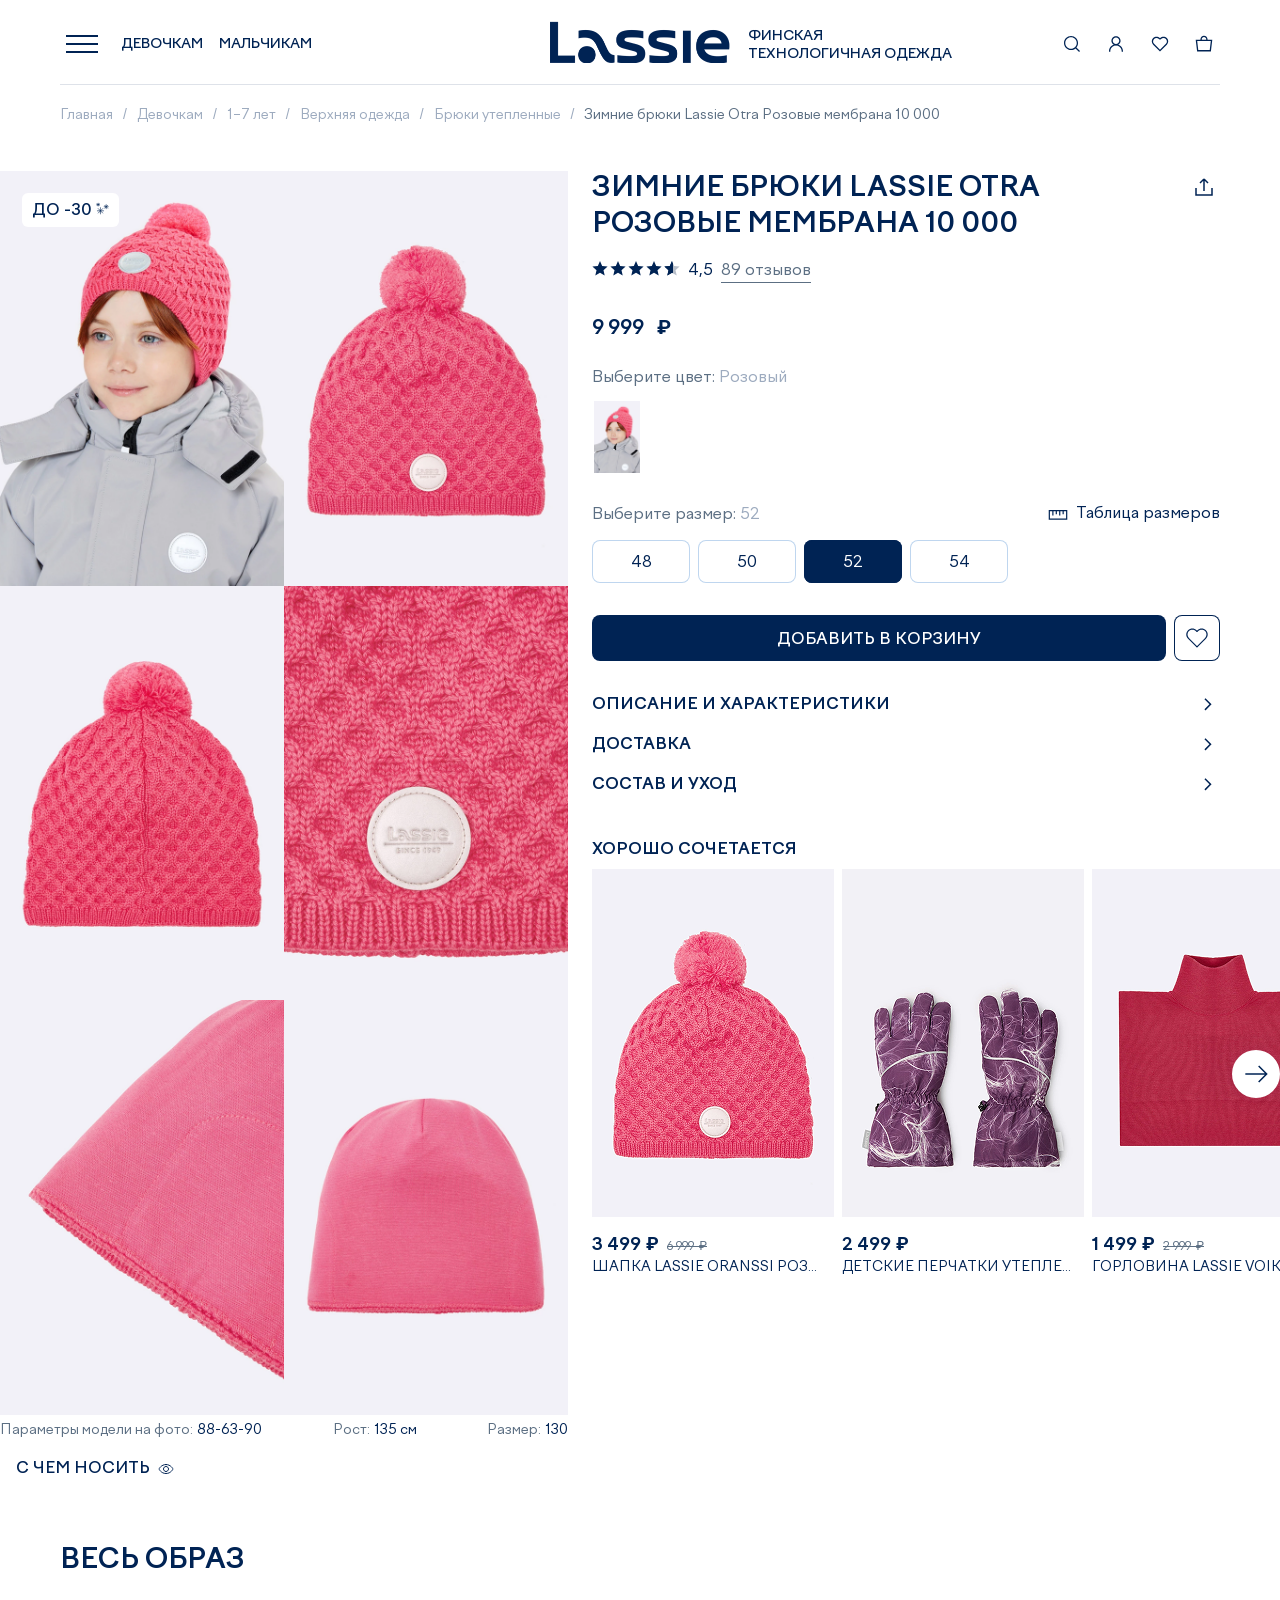
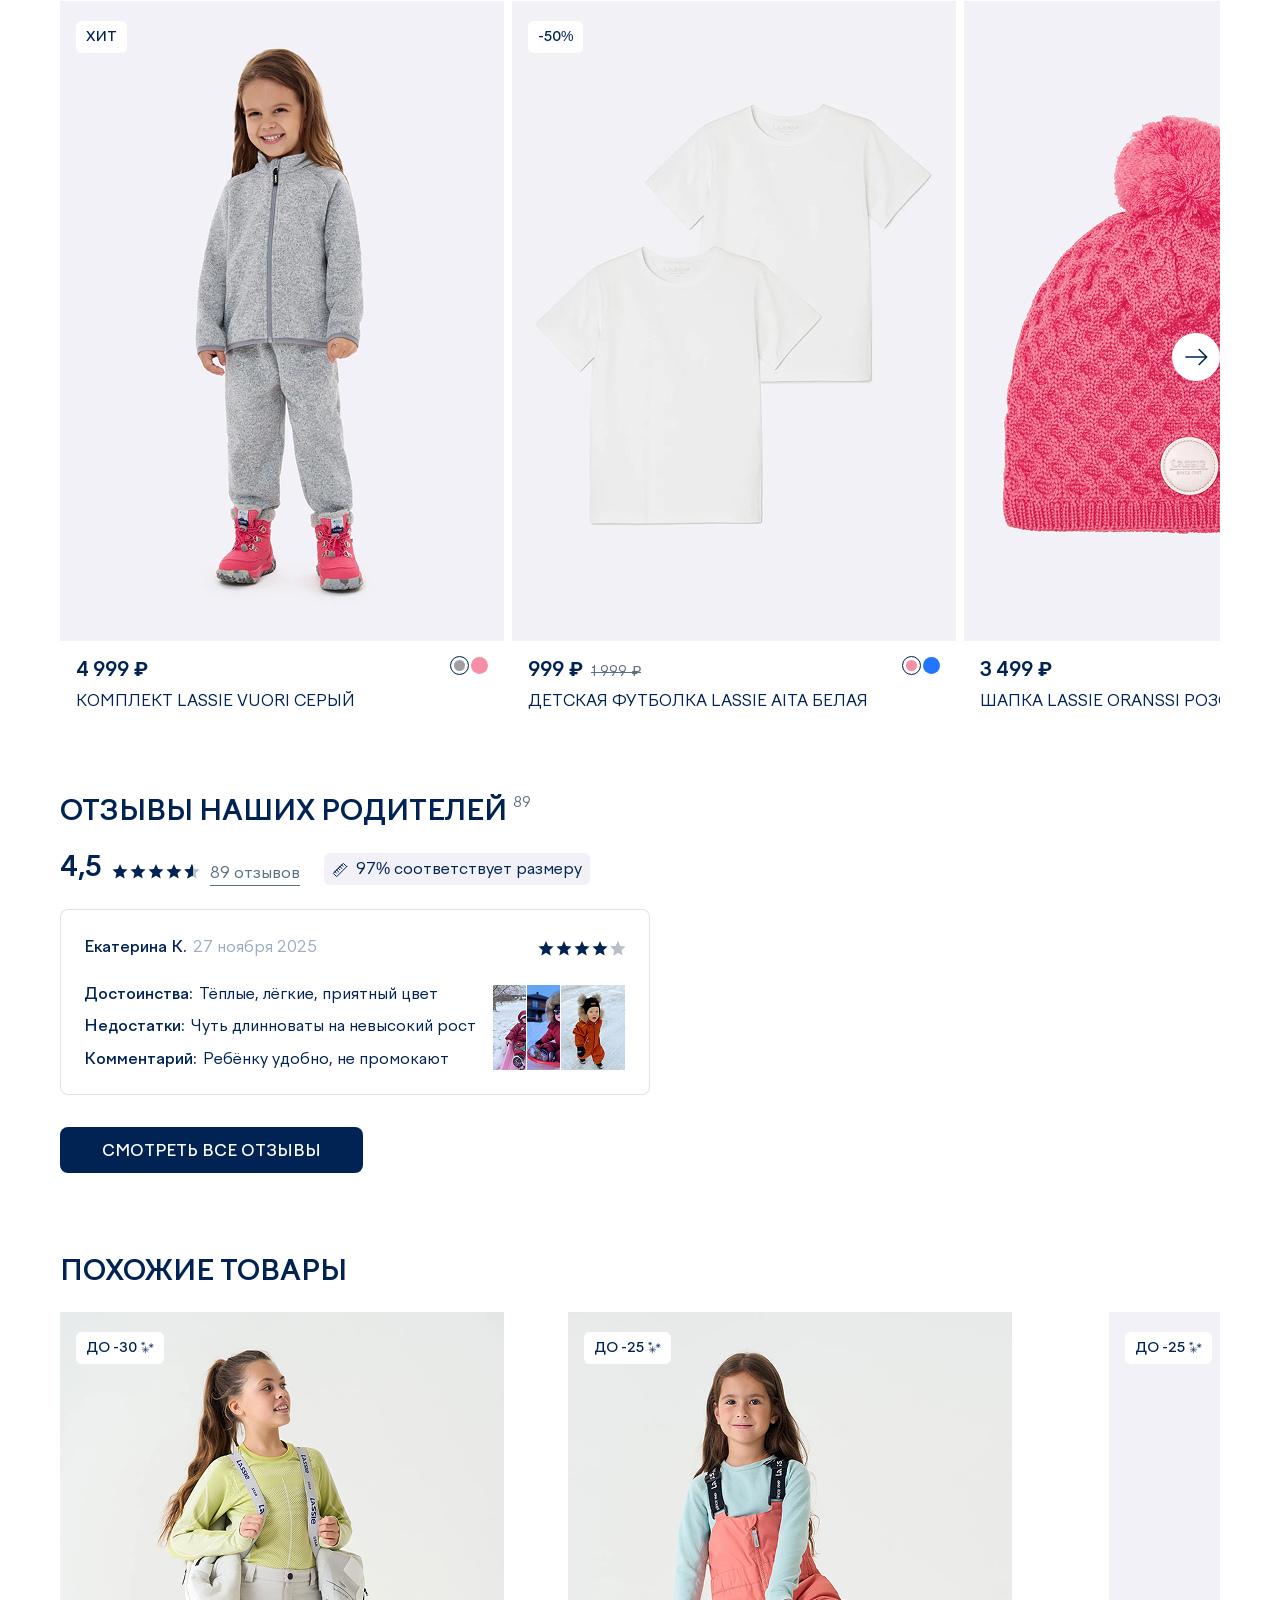
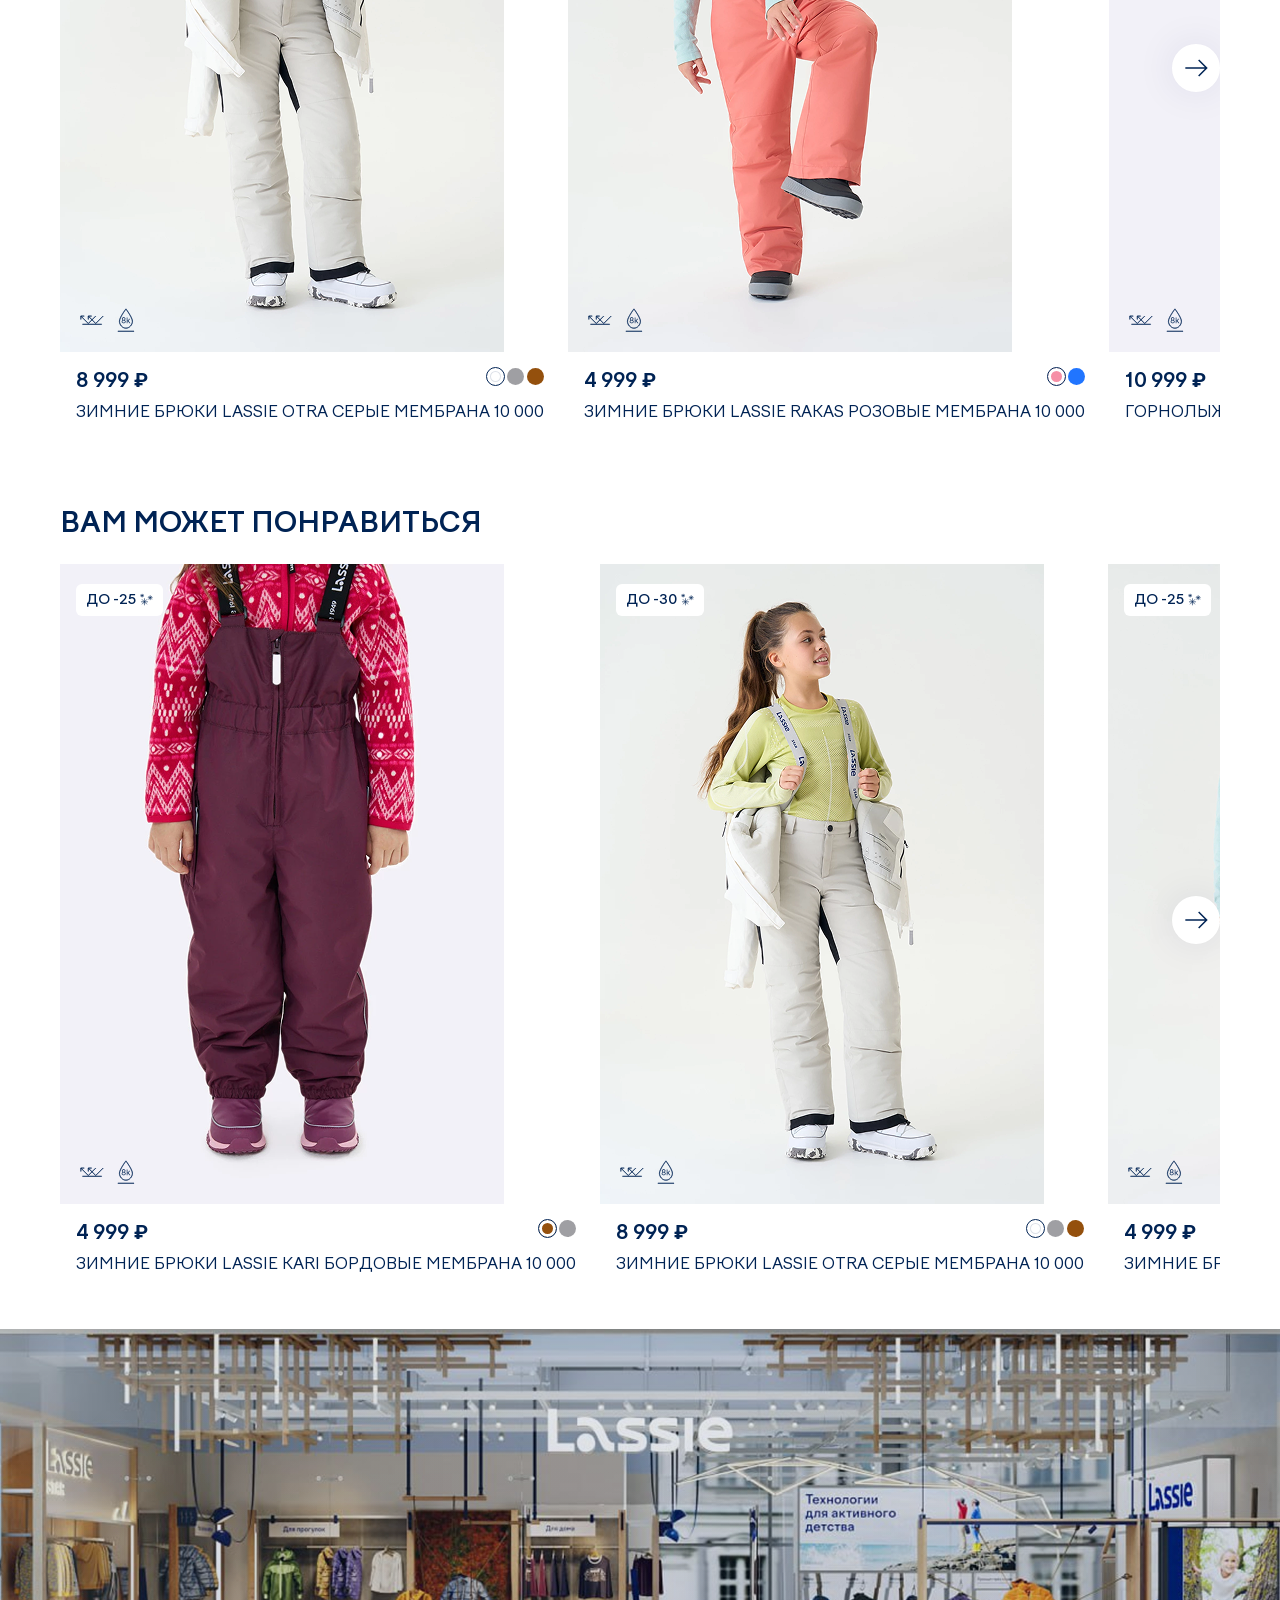
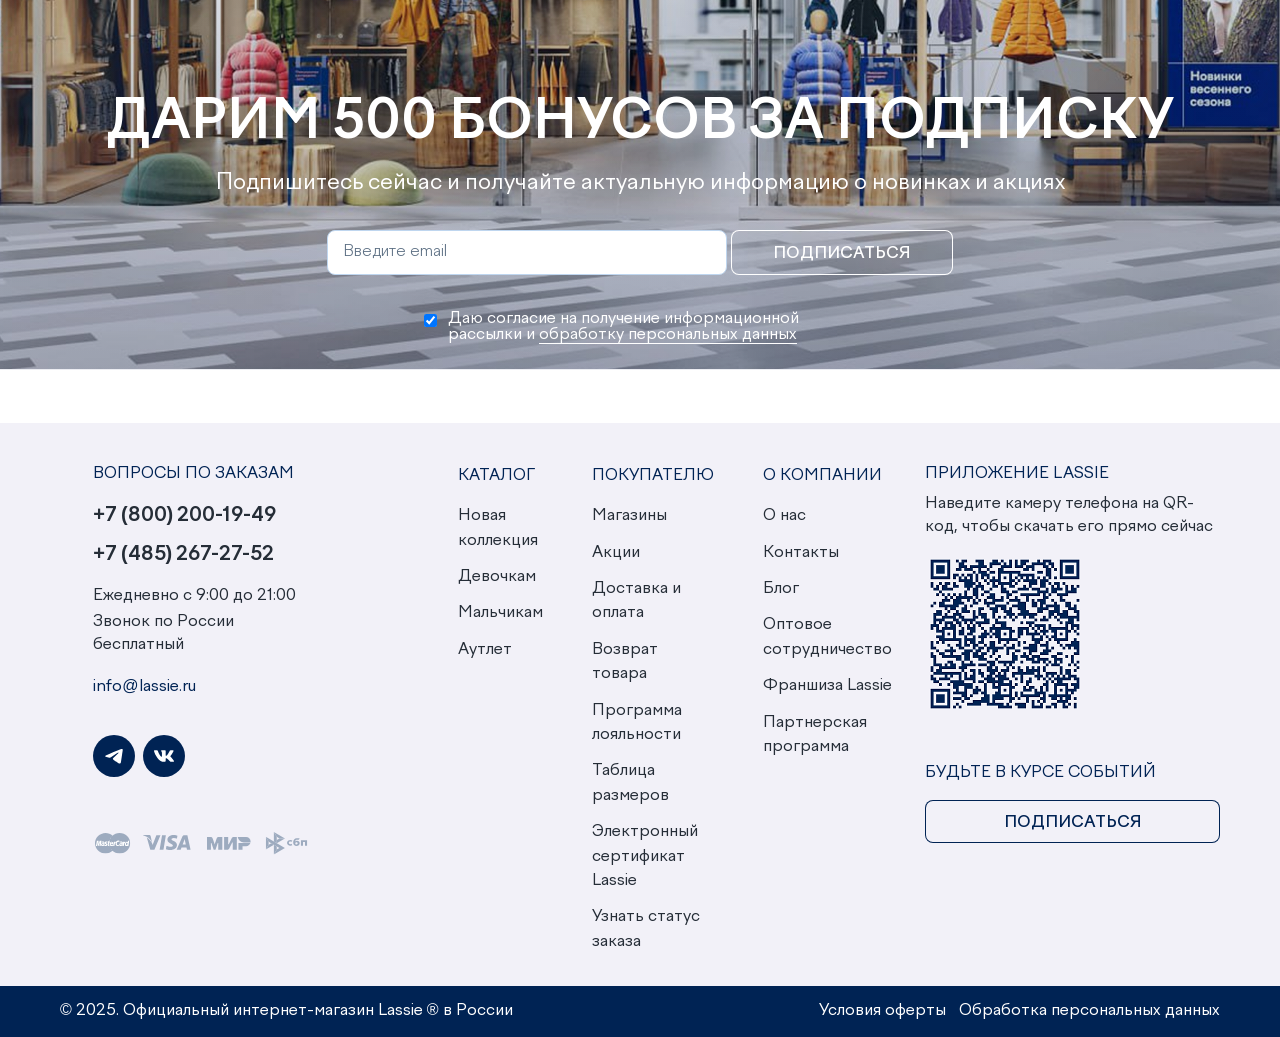
==== catalog-item-max.html @ ee3dd331 "rename files" ====
<!DOCTYPE html>
<html lang="ru">
<head>
<meta http-equiv="Content-Type" content="text/html; charset=utf-8" />
<meta name="HandheldFriendly" content="true">
<meta name="viewport" content="width=device-width, initial-scale=1, maximum-scale=1, user-scalable=0">
<meta name="theme-color" content="#cccccc">
<meta property="og:title" content="Lassie - Финская технологичная одежда - страница товара" />
<meta property="og:image" content="img/app.png" />
<!--[if lt IE 9]>
      <script src="https://oss.maxcdn.com/libs/html5shiv/3.7.0/html5shiv.js"></script>
      <script src="https://oss.maxcdn.com/libs/respond.js/1.4.2/respond.min.js"></script>
<![endif]-->
<link rel="preconnect" href="https://fonts.googleapis.com">
<link href="https://fonts.googleapis.com/css2?family=Roboto:wght@400;500;700&display=swap" rel="stylesheet">
<!-- Styles -->
<link href="css/swiper-bundle.min.css" rel="stylesheet" type="text/css">
<link href="css/jquery.formstyler.css" rel="stylesheet" type="text/css">
<link href="css/fancybox.css" rel="stylesheet" type="text/css">
<link href="style.css" rel="stylesheet" type="text/css">
<link href="css/mobile.css" rel="stylesheet" type="text/css">

<link href="img/app.png" rel="shortcut icon">
<link href="img/app.png" rel="apple-touch-icon-precomposed">
<link href="img/app.png" sizes="114x114" rel="apple-touch-icon-precomposed">
<link href="img/app.png" sizes="72x72" rel="apple-touch-icon-precomposed">

<title>Lassie - Финская технологичная одежда - страница товара</title>
</head>
<body>
	<!--Menu Phone-->
	<div id="menu-phone" class="popup">
		<div class="flex popup-big__box">
			<div class="flex popup-content">
				<div class="popup-header flex">
					<h3>Меню</h3>
					<div class="popup-btns flex">
						<a href="#"><i class="icon search-icon"></i></a>
						<button class="menu-btn"><span></span><span></span><span></span></button>
					</div>
				</div>
				
				<div class="flex popup-content__box">
					<div class="popup-scroll">
						<nav>
							<ul class="menu-box">
								<li><a href="#">Каталог</a></li>
								<li><a href="#">Магазины</a></li>
								<li><a href="#">Доставка и оплата</a></li>
								<li><a href="#">Контакты</a></li>
								<li class="parent">
									<a href="#">Покупателю</a>
									<ul class="child-menu">
										<li><a href="#">Акции</a></li>
										<li><a href="#">Возврат товара</a></li>
										<li><a href="#">Программа лояльности</a></li>
										<li><a href="#">Таблица размеров</a></li>
										<li><a href="#">Электронный сертификат Lassie</a></li>
										<li><a href="#" data-popup data-link="status" data-bg data-animation="right">Узнать статус заказа</a></li>
									</ul>
								</li>
								<li class="parent">
									<a href="#">О компании</a>
									<ul class="child-menu">
										<li><a href="#">О нас</a></li>
										<li><a href="#">Блог</a></li>
										<li><a href="#">Оптовое сотрудничество</a></li>
										<li><a href="#">Франшиза Lassie</a></li>
										<li><a href="#">Партнерская программа</a></li>
									</ul>
								</li>
							</ul>
						</nav>
						
						<div class="menu-location flex" data-popup data-animation="right" data-bg data-link="city-select">
							<div class="flex">
								<i class="icon location-icon"></i>
								Омск
							</div>
						</div>
						
						<div class="footer-phone">
							<a href="tel:+78002001949">+7 (800) 200-19-49</a>
							<a href="tel:+74852672752">+7 (485) 267-27-52</a>
						</div>
						<div class="footer-phone__txt">
							<span>Ежедневно с 9:00 до 21:00</span>
							<span>Звонок по России бесплатный</span>
						</div>
						<a href="mailto:info@lassie.ru" class="email-link">info@lassie.ru</a>
						<div class="soc-list flex">
							<a href="#"><i class="icon telegram-icon"></i></a>
							<a href="#"><i class="icon vk-icon"></i></a>
						</div>
						
						<div class="footer-qr__box">
							<h4>приложение lassie</h4>
						</div>
						
						<div class="flex ph app-download__links">
							<a href="#" target="_blank"><img src="img/download-google.svg" alt="title" title="title" /></a>
							<a href="#" target="_blank"><img src="img/download-app.svg" alt="title" title="title" /></a>
						</div>
					</div>
				</div>
			</div>
		</div>
	</div>
	<!--/Menu Phone-->
	<!--Menu Catalog-->
	<div id="catalog-menu" class="popup">
		<div class="flex popup-big__box">
			<div class="flex popup-content">
				<div class="popup-header flex">
					<h3>Каталог</h3>
					<div class="popup-btns flex">
						<a href="#"><i class="icon search-icon"></i></a>
						<button class="close"><span></span><span></span></button>
					</div>
				</div>
				
				<div class="flex popup-content__box">
					<div class="popup-scroll">
						<nav>
							<ul class="menu-box">
								<li><a href="#">Черная пятница -50%</a></li>
								<li class="parent">
									<a href="#">Девочкам 1-7 лет</a>
									<ul class="child-menu">
										<li class="parent">
											<a href="#">Верхняя одежда</a>
											<ul class="child-menu">
												<li><a href="#">Куртки</a></li>
												<li><a href="#">Пуховики</a></li>
												<li><a href="#">Комбинезоны утепленные</a></li>
												<li><a href="#">Брюки утепленные</a></li>
												<li><a href="#">Комплекты утепленные</a></li>
											</ul>
										</li>
										<li><a href="#">Промежуточный слой</a></li>
										<li><a href="#">Повседневная одежда</a></li>
										<li><a href="#">Белье и одежда для дома</a></li>
										<li><a href="#">Обувь</a></li>
										<li><a href="#">Аксессуары</a></li>
									</ul>
								</li>
								<li class="parent">
									<a href="#">Мальчикам 1-7 лет</a>
									<ul class="child-menu">
										<li class="parent">
											<a href="#">Верхняя одежда</a>
											<ul class="child-menu">
												<li><a href="#">Куртки</a></li>
												<li><a href="#">Пуховики</a></li>
												<li><a href="#">Комбинезоны утепленные</a></li>
												<li><a href="#">Брюки утепленные</a></li>
												<li><a href="#">Комплекты утепленные</a></li>
											</ul>
										</li>
										<li><a href="#">Промежуточный слой</a></li>
										<li><a href="#">Повседневная одежда</a></li>
										<li><a href="#">Белье и одежда для дома</a></li>
										<li><a href="#">Обувь</a></li>
										<li><a href="#">Аксессуары</a></li>
									</ul>
								</li>
								<li class="parent">
									<a href="#">Девочкам 8-14 лет</a>
									<ul class="child-menu">
										<li class="parent">
											<a href="#">Верхняя одежда</a>
											<ul class="child-menu">
												<li><a href="#">Куртки</a></li>
												<li><a href="#">Пуховики</a></li>
												<li><a href="#">Комбинезоны утепленные</a></li>
												<li><a href="#">Брюки утепленные</a></li>
												<li><a href="#">Комплекты утепленные</a></li>
											</ul>
										</li>
										<li><a href="#">Промежуточный слой</a></li>
										<li><a href="#">Повседневная одежда</a></li>
										<li><a href="#">Белье и одежда для дома</a></li>
										<li><a href="#">Обувь</a></li>
										<li><a href="#">Аксессуары</a></li>
									</ul>
								</li>
								<li class="parent">
									<a href="#">Мальчикам 8-14 лет</a>
									<ul class="child-menu">
										<li class="parent">
											<a href="#">Верхняя одежда</a>
											<ul class="child-menu">
												<li><a href="#">Куртки</a></li>
												<li><a href="#">Пуховики</a></li>
												<li><a href="#">Комбинезоны утепленные</a></li>
												<li><a href="#">Брюки утепленные</a></li>
												<li><a href="#">Комплекты утепленные</a></li>
											</ul>
										</li>
										<li><a href="#">Промежуточный слой</a></li>
										<li><a href="#">Повседневная одежда</a></li>
										<li><a href="#">Белье и одежда для дома</a></li>
										<li><a href="#">Обувь</a></li>
										<li><a href="#">Аксессуары</a></li>
									</ul>
								</li>
								<li><a href="#">Avela</a></li>
								<li><a href="#">Reima</a></li>
								<li class="sale-link"><a href="#">Аутлет</a></li>
							</ul>
						</nav>
					</div>
				</div>
			</div>
		</div>
	</div>
	<!--/Menu Catalog-->
	<!--City-->
	<!--<div class="wrapper">
		<div id="city" class="popup" data-message>
			<div class="popup-container">
				<div class="popup-box">
					<div class="close"><button><i class="icon delete-icon"></i></button></div>
					<h4>Ваш город — <span>Петропавловск-камчатский</span>?</h4>
					От города зависит стоимость и время доставки
					<div class="flex">
						<button class="btn" data-close>Да, верно</button>
						<button class="btn btn-border" data-popup data-link="city-select" data-bg data-animation>Нет, изменить</button>
					</div>
				</div>
			</div>
		</div>
	</div>-->
	<!--/City-->
	<!--App Banner-->
	<!--<div class="app-banner popup hide" data-message>
		<div class="wrapper flex">
			<div class="app-banner__column flex app-banner__column-txt">
				<div class="app-banner__icon flex">
					<img src="img/app.png" alt="title" title="title" />
					<div class="app-banner__txt-box">
						<div class="app-stars__list"><img src="img/stars.svg" alt="title" title="title" /></div>
						Рейтинг 4,4
					</div>
				</div>
				<div class="app-banner__txt pc">
					<h4>Дарим 500 бонусов</h4>
					За первую установку приложения
				</div>
				<div class="app-banner__txt ph">
					<h4>В приложении удобнее</h4>
					Дарим 500 бонусов за первую установку приложения
				</div>
			</div>
			<div class="app-banner__column flex app-banner__column-btn">
				<div class="app-banner__list flex">
					<img src="img/app-store.svg" alt="title" title="title" />
					<img src="img/google-play.svg" alt="title" title="title" />
					<img src="img/app-gallery.svg" alt="title" title="title" />
					<img src="img/ru-store.svg" alt="title" title="title" />
				</div>
				<div class="app-btn__box">
					<div class="app-download__box">
						<div class="flex">
							<div class="app-download__img">
								<img src="img/qr-code-white.png" alt="title" title="title" />
							</div>
							<div class="app-download__txt">
								<h4>Отсканируйте с помощью телефона</h4>
								<input value="https://123456.redirect.app" id="app-link" />
								<button id="app-btn">Скопировать ссылку</button>
							</div>
						</div>
					</div>
					<button class="btn pc" id="app-download">Установить</button>
				</div>
				<button class="btn ph">Открыть</button>
			</div>
		
			<div class="close"><button><i class="icon close-icon"></i></button></div>
		</div>
	</div>-->
	<!--/App Banner-->
	<!--Tabber-->
	<div class="tabber-menu__box">
		<div class="tabber-menu__list flex">
			<!--Tabber Item-->
			<div class="tabber-menu__item selected">
				<a href="#" data-popup data-animation data-bg data-link="catalog-menu" data-index>
					<div>
						<i class="icon catalog-menu"></i>
					</div>
					<span>Каталог</span>
				</a>
			</div>
			<!--/Tabber Item-->
			<!--Tabber Item-->
			<div class="tabber-menu__item">
				<a href="#">
					<div>
						<i class="icon like-menu"></i>
					</div>
					<span>Избранное</span>
				</a>
			</div>
			<!--/Tabber Item-->
			<!--Tabber Item-->
			<div class="tabber-menu__item">
				<a href="#">
					<div>
						<i class="icon home-menu"></i>
					</div>
					<span>Главная</span>
				</a>
			</div>
			<!--/Tabber Item-->
			<!--Tabber Item-->
			<div class="tabber-menu__item">
				<a href="#" data-popup data-animation="right" data-bg data-link="basket">
					<div>
						<i class="icon basket-menu"></i>
					</div>
					<span>Корзина</span>
				</a>
			</div>
			<!--/Tabber Item-->
			<!--Tabber Item-->
			<div class="tabber-menu__item">
				<a href="#">
					<div>
						<i class="icon user-menu"></i>
					</div>
					<span>Профиль</span>
				</a>
			</div>
			<!--/Tabber Item-->
		</div>
	</div>
	<!--/Tabber-->
	<!--Header-->
	<header class="page-header">
		<div class="wrapper flex">
			<!--Left Menu-->
			<div class="flex header-menu__box">
				<button class="menu-btn"><span></span><span></span><span></span></button>
				<div class="menu-category__box flex">
					<a href="#" data-link="menu-girl">Девочкам</a>
					<a href="#" data-link="menu-boy">Мальчикам</a>
				</div>
			</div>
			<!--/Left Menu-->
			<!-- Menu-->
			<div id="menu" class="popup">
				<div class="menu-header__box">
					<nav>
						<ul class="menu-box">
							<li><a href="#">Черная пятница -50%</a></li>
							
							<li class="parent">
								<a href="#">Девочкам 1-7 лет</a>
								<ul class="child-menu column">
									<li>
										<a href="#">Верхняя одежда</a>
										<ul class="child-menu__cat">
											<li><a href="#">Куртки</a></li>
											<li><a href="#">Комплекты</a></li>
											<li><a href="#">Комбинезоны</a></li>
											<li><a href="#">Брюки утепленные</a></li>
											<li><a href="#">Пуховики</a></li>
											<li><a href="#">Жилетки</a></li>
										</ul>
									</li>
									<li>
										<a href="#">Промежуточный слой</a>
										<ul class="child-menu__cat">
											<li><a href="#">Флис и шерсть</a></li>
											<li><a href="#">Толстовки и худи</a></li>
										</ul>
									</li>
									<li>
										<a href="#">Повседневная одежда</a>
										<ul class="child-menu__cat">
											<li><a href="#">Брюки повседневные</a></li>
											<li><a href="#">Футболки и лонгсливы</a></li>
										</ul>
									</li>
									<li>
										<a href="#">Белье и одежда для дома</a>
										<ul class="child-menu__cat">
											<li><a href="#">Термобелье</a></li>
											<li><a href="#">Одежда для сна</a></li>
											<li><a href="#">Нижнее белье</a></li>
										</ul>
									</li>
									<li>
										<a href="#">Обувь</a>
										<ul class="child-menu__cat">
											<li><a href="#">Ботинки</a></li>
											<li><a href="#">Кроссовки и кеды</a></li>
											<li><a href="#">Резиновые сапоги</a></li>
											<li><a href="#">Сапоги</a></li>
											<li><a href="#">Туфли</a></li>
											<li><a href="#">Обувные аксессуары</a></li>
										</ul>
									</li>
									<li>
										<a href="#">Аксессуары</a>
										<ul class="child-menu__cat">
											<li><a href="#">Варежки</a></li>
											<li><a href="#">Перчатки</a></li>
											<li><a href="#">Носки и колготки</a></li>
											<li><a href="#">Рюкзаки и сумки</a></li>
											<li><a href="#">Шапки</a></li>
											<li><a href="#">Шарфы и горловины</a></li>
											<li><a href="#">Полезные мелочи</a></li>
										</ul>
									</li>
								</ul>
							</li>
							
							<li class="parent">
								<a href="#">Мальчикам 1-7 лет</a>
								<ul class="child-menu column">
									<li>
										<a href="#">Верхняя одежда</a>
										<ul class="child-menu__cat">
											<li><a href="#">Куртки</a></li>
											<li><a href="#">Комплекты</a></li>
											<li><a href="#">Комбинезоны</a></li>
											<li><a href="#">Брюки утепленные</a></li>
											<li><a href="#">Пуховики</a></li>
											<li><a href="#">Жилетки</a></li>
										</ul>
									</li>
									<li>
										<a href="#">Промежуточный слой</a>
										<ul class="child-menu__cat">
											<li><a href="#">Флис и шерсть</a></li>
											<li><a href="#">Толстовки и худи</a></li>
										</ul>
									</li>
									<li>
										<a href="#">Повседневная одежда</a>
										<ul class="child-menu__cat">
											<li><a href="#">Брюки повседневные</a></li>
											<li><a href="#">Футболки и лонгсливы</a></li>
										</ul>
									</li>
									<li>
										<a href="#">Белье и одежда для дома</a>
										<ul class="child-menu__cat">
											<li><a href="#">Термобелье</a></li>
											<li><a href="#">Одежда для сна</a></li>
											<li><a href="#">Нижнее белье</a></li>
										</ul>
									</li>
									<li>
										<a href="#">Обувь</a>
										<ul class="child-menu__cat">
											<li><a href="#">Ботинки</a></li>
											<li><a href="#">Кроссовки и кеды</a></li>
											<li><a href="#">Резиновые сапоги</a></li>
											<li><a href="#">Сапоги</a></li>
											<li><a href="#">Туфли</a></li>
											<li><a href="#">Обувные аксессуары</a></li>
										</ul>
									</li>
									<li>
										<a href="#">Аксессуары</a>
										<ul class="child-menu__cat">
											<li><a href="#">Варежки</a></li>
											<li><a href="#">Перчатки</a></li>
											<li><a href="#">Носки и колготки</a></li>
											<li><a href="#">Рюкзаки и сумки</a></li>
											<li><a href="#">Шапки</a></li>
											<li><a href="#">Шарфы и горловины</a></li>
											<li><a href="#">Полезные мелочи</a></li>
										</ul>
									</li>
								</ul>
							</li>
							
							<li class="parent">
								<a href="#">Девочкам 8-14 лет</a>
								<ul class="child-menu column">
									<li>
										<a href="#">Верхняя одежда</a>
										<ul class="child-menu__cat">
											<li><a href="#">Куртки</a></li>
											<li><a href="#">Комплекты</a></li>
											<li><a href="#">Комбинезоны</a></li>
											<li><a href="#">Брюки утепленные</a></li>
											<li><a href="#">Пуховики</a></li>
											<li><a href="#">Жилетки</a></li>
										</ul>
									</li>
									<li>
										<a href="#">Промежуточный слой</a>
										<ul class="child-menu__cat">
											<li><a href="#">Флис и шерсть</a></li>
											<li><a href="#">Толстовки и худи</a></li>
											<li><a href="#">Свитеры и кардиганы</a></li>
										</ul>
									</li>
									<li>
										<a href="#">Повседневная одежда</a>
										<ul class="child-menu__cat">
											<li><a href="#">Брюки повседневные</a></li>
											<li><a href="#">Джинсы</a></li>
											<li><a href="#">Леггинсы</a></li>
											<li><a href="#">Рубашки</a></li>
											<li><a href="#">Футболки и лонгсливы</a></li>
										</ul>
									</li>
									<li>
										<a href="#">Белье и одежда для дома</a>
										<ul class="child-menu__cat">
											<li><a href="#">Термобелье</a></li>
											<li><a href="#">Одежда для сна</a></li>
											<li><a href="#">Нижнее белье</a></li>
										</ul>
									</li>
									<li>
										<a href="#">Обувь</a>
										<ul class="child-menu__cat">
											<li><a href="#">Ботинки</a></li>
											<li><a href="#">Кроссовки и кеды</a></li>
											<li><a href="#">Резиновые сапоги</a></li>
											<li><a href="#">Сапоги</a></li>
											<li><a href="#">Обувные аксессуары</a></li>
										</ul>
									</li>
									<li>
										<a href="#">Аксессуары</a>
										<ul class="child-menu__cat">
											<li><a href="#">Варежки</a></li>
											<li><a href="#">Перчатки</a></li>
											<li><a href="#">Носки и колготки</a></li>
											<li><a href="#">Рюкзаки и сумки</a></li>
											<li><a href="#">Шапки</a></li>
											<li><a href="#">Полезные мелочи</a></li>
										</ul>
									</li>
								</ul>
							</li>
							
							<li class="parent">
								<a href="#">Мальчикам 8-14 лет</a>
								<ul class="child-menu column">
									<li>
										<a href="#">Верхняя одежда</a>
										<ul class="child-menu__cat">
											<li><a href="#">Куртки</a></li>
											<li><a href="#">Комплекты</a></li>
											<li><a href="#">Комбинезоны</a></li>
											<li><a href="#">Брюки утепленные</a></li>
											<li><a href="#">Пуховики</a></li>
											<li><a href="#">Жилетки</a></li>
										</ul>
									</li>
									<li>
										<a href="#">Промежуточный слой</a>
										<ul class="child-menu__cat">
											<li><a href="#">Флис и шерсть</a></li>
											<li><a href="#">Толстовки и худи</a></li>
											<li><a href="#">Свитеры и кардиганы</a></li>
										</ul>
									</li>
									<li>
										<a href="#">Повседневная одежда</a>
										<ul class="child-menu__cat">
											<li><a href="#">Брюки повседневные</a></li>
											<li><a href="#">Джинсы</a></li>
											<li><a href="#">Леггинсы</a></li>
											<li><a href="#">Рубашки</a></li>
											<li><a href="#">Футболки и лонгсливы</a></li>
										</ul>
									</li>
									<li>
										<a href="#">Белье и одежда для дома</a>
										<ul class="child-menu__cat">
											<li><a href="#">Термобелье</a></li>
											<li><a href="#">Одежда для сна</a></li>
											<li><a href="#">Нижнее белье</a></li>
										</ul>
									</li>
									<li>
										<a href="#">Обувь</a>
										<ul class="child-menu__cat">
											<li><a href="#">Ботинки</a></li>
											<li><a href="#">Кроссовки и кеды</a></li>
											<li><a href="#">Резиновые сапоги</a></li>
											<li><a href="#">Сапоги</a></li>
											<li><a href="#">Обувные аксессуары</a></li>
										</ul>
									</li>
									<li>
										<a href="#">Аксессуары</a>
										<ul class="child-menu__cat">
											<li><a href="#">Варежки</a></li>
											<li><a href="#">Перчатки</a></li>
											<li><a href="#">Носки и колготки</a></li>
											<li><a href="#">Рюкзаки и сумки</a></li>
											<li><a href="#">Шапки</a></li>
											<li><a href="#">Полезные мелочи</a></li>
										</ul>
									</li>
								</ul>
							</li>
							
							<li><a href="#">Avela</a></li>
							<li><a href="#">Reima</a></li>
							<li class="sale-link"><a href="#">Аутлет</a></li>
						</ul>
						
						<ul class="menu-all__links">
							<li><a href="#">Магазины</a></li>
							<li><a href="#">Доставка и оплата</a></li>
							<li><a href="#">Контакты</a></li>
							<li class="parent">
								<a href="#">Покупателю</a>
								<ul class="child-menu">
									<li><a href="#">Акции</a></li>
									<li><a href="#">Возврат товара</a></li>
									<li><a href="#">Программа лояльности</a></li>
									<li><a href="#">Таблица размеров</a></li>
									<li><a href="#">Электронный сертификат Lassie</a></li>
									<li><a href="#" data-popup data-link="status" data-bg data-animation="right">Узнать статус заказа</a></li>
								</ul>
							</li>
							<li class="parent">
								<a href="#">О компании</a>
								<ul class="child-menu">
									<li><a href="#">О нас</a></li>
									<li><a href="#">Блог</a></li>
									<li><a href="#">Оптовое сотрудничество</a></li>
									<li><a href="#">Франшиза Lassie</a></li>
									<li><a href="#">Партнерская программа</a></li>
								</ul>
							</li>
						</ul>
					
						<div class="menu-location flex" data-popup data-animation="right" data-bg data-link="city-select">
							<div class="flex">
								<i class="icon location-icon"></i>
								Омск
							</div>
						</div>
					</nav>
				</div>
				<div class="black-bg"></div>
			</div>
			<!--/Menu-->
			<!--Menu-->
			<div id="menu-girl" class="popup popup-menu">
				<div class="menu-header__box">
					<div class="flex tabs-menu">
						<div class="tab-menu active" data-link="menu-content1">1-7 лет</div>
						<div class="tab-menu" data-link="menu-content2">8-14 лет</div>
					</div>
					<div id="menu-content1" class="menu-content" style="display:block;">
						<nav>
							<ul class="child-menu column">
								<li>
									<a href="#">Верхняя одежда</a>
									<ul class="child-menu__cat">
										<li><a href="#">Куртки</a></li>
										<li><a href="#">Комплекты</a></li>
										<li><a href="#">Комбинезоны</a></li>
										<li><a href="#">Брюки утепленные</a></li>
										<li><a href="#">Пуховики</a></li>
										<li><a href="#">Жилетки</a></li>
									</ul>
								</li>
								<li>
									<a href="#">Промежуточный слой</a>
									<ul class="child-menu__cat">
										<li><a href="#">Флис и шерсть</a></li>
										<li><a href="#">Толстовки и худи</a></li>
									</ul>
								</li>
								<li>
									<a href="#">Повседневная одежда</a>
									<ul class="child-menu__cat">
										<li><a href="#">Брюки повседневные</a></li>
										<li><a href="#">Футболки и лонгсливы</a></li>
									</ul>
								</li>
								<li>
									<a href="#">Белье и одежда для дома</a>
									<ul class="child-menu__cat">
										<li><a href="#">Термобелье</a></li>
										<li><a href="#">Одежда для сна</a></li>
										<li><a href="#">Нижнее белье</a></li>
									</ul>
								</li>
								<li>
									<a href="#">Обувь</a>
									<ul class="child-menu__cat">
										<li><a href="#">Ботинки</a></li>
										<li><a href="#">Кроссовки и кеды</a></li>
										<li><a href="#">Резиновые сапоги</a></li>
										<li><a href="#">Сапоги</a></li>
										<li><a href="#">Туфли</a></li>
										<li><a href="#">Обувные аксессуары</a></li>
									</ul>
								</li>
								<li>
									<a href="#">Аксессуары</a>
									<ul class="child-menu__cat">
										<li><a href="#">Варежки</a></li>
										<li><a href="#">Перчатки</a></li>
										<li><a href="#">Носки и колготки</a></li>
										<li><a href="#">Рюкзаки и сумки</a></li>
										<li><a href="#">Шапки</a></li>
										<li><a href="#">Шарфы и горловины</a></li>
										<li><a href="#">Полезные мелочи</a></li>
									</ul>
								</li>
							</ul>
						</nav>
					</div>
					
					<div id="menu-content2" class="menu-content">
						<nav>
							<ul class="child-menu column">
								<li>
									<a href="#">Верхняя одежда</a>
									<ul class="child-menu__cat">
										<li><a href="#">Куртки</a></li>
										<li><a href="#">Комплекты</a></li>
										<li><a href="#">Комбинезоны</a></li>
										<li><a href="#">Брюки утепленные</a></li>
										<li><a href="#">Пуховики</a></li>
										<li><a href="#">Жилетки</a></li>
									</ul>
								</li>
								<li>
									<a href="#">Промежуточный слой</a>
									<ul class="child-menu__cat">
										<li><a href="#">Флис и шерсть</a></li>
										<li><a href="#">Толстовки и худи</a></li>
										<li><a href="#">Свитеры и кардиганы</a></li>
									</ul>
								</li>
								<li>
									<a href="#">Повседневная одежда</a>
									<ul class="child-menu__cat">
										<li><a href="#">Брюки повседневные</a></li>
										<li><a href="#">Джинсы</a></li>
										<li><a href="#">Леггинсы</a></li>
										<li><a href="#">Рубашки</a></li>
										<li><a href="#">Футболки и лонгсливы</a></li>
									</ul>
								</li>
								<li>
									<a href="#">Белье и одежда для дома</a>
									<ul class="child-menu__cat">
										<li><a href="#">Термобелье</a></li>
										<li><a href="#">Одежда для сна</a></li>
										<li><a href="#">Нижнее белье</a></li>
									</ul>
								</li>
								<li>
									<a href="#">Обувь</a>
									<ul class="child-menu__cat">
										<li><a href="#">Ботинки</a></li>
										<li><a href="#">Кроссовки и кеды</a></li>
										<li><a href="#">Резиновые сапоги</a></li>
										<li><a href="#">Сапоги</a></li>
										<li><a href="#">Обувные аксессуары</a></li>
									</ul>
								</li>
								<li>
									<a href="#">Аксессуары</a>
									<ul class="child-menu__cat">
										<li><a href="#">Варежки</a></li>
										<li><a href="#">Перчатки</a></li>
										<li><a href="#">Носки и колготки</a></li>
										<li><a href="#">Рюкзаки и сумки</a></li>
										<li><a href="#">Шапки</a></li>
										<li><a href="#">Полезные мелочи</a></li>
									</ul>
								</li>
							</ul>
						</nav>
					</div>
				</div>
				<div class="black-bg"></div>
			</div>
			<!--/Menu-->
			<!--Menu-->
			<div id="menu-boy" class="popup popup-menu">
				<div class="menu-header__box">
					<div class="flex tabs-menu">
						<div class="tab-menu active" data-link="menu-content3">1-7 лет</div>
						<div class="tab-menu" data-link="menu-content4">8-14 лет</div>
					</div>
					<div id="menu-content3" class="menu-content" style="display:block;">
						<nav>
							<ul class="child-menu column">
								<li>
									<a href="#">Верхняя одежда</a>
									<ul class="child-menu__cat">
										<li><a href="#">Куртки</a></li>
										<li><a href="#">Комплекты</a></li>
										<li><a href="#">Комбинезоны</a></li>
										<li><a href="#">Брюки утепленные</a></li>
										<li><a href="#">Пуховики</a></li>
										<li><a href="#">Жилетки</a></li>
									</ul>
								</li>
								<li>
									<a href="#">Промежуточный слой</a>
									<ul class="child-menu__cat">
										<li><a href="#">Флис и шерсть</a></li>
										<li><a href="#">Толстовки и худи</a></li>
									</ul>
								</li>
								<li>
									<a href="#">Повседневная одежда</a>
									<ul class="child-menu__cat">
										<li><a href="#">Брюки повседневные</a></li>
										<li><a href="#">Футболки и лонгсливы</a></li>
									</ul>
								</li>
								<li>
									<a href="#">Белье и одежда для дома</a>
									<ul class="child-menu__cat">
										<li><a href="#">Термобелье</a></li>
										<li><a href="#">Одежда для сна</a></li>
										<li><a href="#">Нижнее белье</a></li>
									</ul>
								</li>
								<li>
									<a href="#">Обувь</a>
									<ul class="child-menu__cat">
										<li><a href="#">Ботинки</a></li>
										<li><a href="#">Кроссовки и кеды</a></li>
										<li><a href="#">Резиновые сапоги</a></li>
										<li><a href="#">Сапоги</a></li>
										<li><a href="#">Туфли</a></li>
										<li><a href="#">Обувные аксессуары</a></li>
									</ul>
								</li>
								<li>
									<a href="#">Аксессуары</a>
									<ul class="child-menu__cat">
										<li><a href="#">Варежки</a></li>
										<li><a href="#">Перчатки</a></li>
										<li><a href="#">Носки и колготки</a></li>
										<li><a href="#">Рюкзаки и сумки</a></li>
										<li><a href="#">Шапки</a></li>
										<li><a href="#">Шарфы и горловины</a></li>
										<li><a href="#">Полезные мелочи</a></li>
									</ul>
								</li>
							</ul>
						</nav>
					</div>
					
					<div id="menu-content4" class="menu-content">
						<nav>
							<ul class="child-menu column">
								<li>
									<a href="#">Верхняя одежда</a>
									<ul class="child-menu__cat">
										<li><a href="#">Куртки</a></li>
										<li><a href="#">Комплекты</a></li>
										<li><a href="#">Комбинезоны</a></li>
										<li><a href="#">Брюки утепленные</a></li>
										<li><a href="#">Пуховики</a></li>
										<li><a href="#">Жилетки</a></li>
									</ul>
								</li>
								<li>
									<a href="#">Промежуточный слой</a>
									<ul class="child-menu__cat">
										<li><a href="#">Флис и шерсть</a></li>
										<li><a href="#">Толстовки и худи</a></li>
										<li><a href="#">Свитеры и кардиганы</a></li>
									</ul>
								</li>
								<li>
									<a href="#">Повседневная одежда</a>
									<ul class="child-menu__cat">
										<li><a href="#">Брюки повседневные</a></li>
										<li><a href="#">Джинсы</a></li>
										<li><a href="#">Леггинсы</a></li>
										<li><a href="#">Рубашки</a></li>
										<li><a href="#">Футболки и лонгсливы</a></li>
									</ul>
								</li>
								<li>
									<a href="#">Белье и одежда для дома</a>
									<ul class="child-menu__cat">
										<li><a href="#">Термобелье</a></li>
										<li><a href="#">Одежда для сна</a></li>
										<li><a href="#">Нижнее белье</a></li>
									</ul>
								</li>
								<li>
									<a href="#">Обувь</a>
									<ul class="child-menu__cat">
										<li><a href="#">Ботинки</a></li>
										<li><a href="#">Кроссовки и кеды</a></li>
										<li><a href="#">Резиновые сапоги</a></li>
										<li><a href="#">Сапоги</a></li>
										<li><a href="#">Обувные аксессуары</a></li>
									</ul>
								</li>
								<li>
									<a href="#">Аксессуары</a>
									<ul class="child-menu__cat">
										<li><a href="#">Варежки</a></li>
										<li><a href="#">Перчатки</a></li>
										<li><a href="#">Носки и колготки</a></li>
										<li><a href="#">Рюкзаки и сумки</a></li>
										<li><a href="#">Шапки</a></li>
										<li><a href="#">Полезные мелочи</a></li>
									</ul>
								</li>
							</ul>
						</nav>
					</div>
				</div>
				<div class="black-bg"></div>
			</div>
			<!--/Menu-->
			<!--Logo-->
			<div class="header-logo__box flex">
				<img src="img/lassie-logo.png" alt="Lassie - Финская технологичная одежда" title="Lassie - Финская технологичная одежда" />
				<div class="logo-title__box">Финская технологичная одежда</div>
			</div>
			<!--/Logo-->
			<!--Right Menu-->
			<div class="flex header-menu__links">
				<a href="#"><i class="icon search-icon"></i></a>
				<a href="#"><i class="icon user-icon"></i></a>
				<a href="#"><i class="icon like-icon"></i></a>
				<a href="#" data-popup data-animation="right" data-bg data-link="basket"><i class="icon basket-icon"></i></a>
			</div>
			<!--/Right Menu-->
		</div>
		<div class="filters-header item-header">
			
		</div>
	</header>
	<!--/Header-->
	<!--Content-->
	<main>
		<!--Catalog-->
		<section id="catalog" class="wrapper">
			<!--Breadcrumbs-->
			<div class="breadcrumbs pc">
				<a href="#">Главная</a>
				<a href="#">Девочкам</a>
				<a href="#">1–7 лет</a>
				<a href="#">Верхняя одежда</a>
				<a href="#">Брюки утепленные</a>
				<span>Зимние брюки Lassie Otra Розовые мембрана 10 000</span>
			</div>
			<!--/Breadcrumbs-->
			<!--Item-->
			<div class="product-item__box flex">
				<!--Gallery-->
                <div class="product-item__gallery">
	                <div class="label">до -30<i class="icon snow-icon"></i></div>
	                <div class="product-gallery grid col-2">
		                <div class="product-gallery__item active"><img src="img/item/item1.png" alt="title" title="title" /></div>
		                <div class="product-gallery__item"><img src="img/item/item2.png" alt="title" title="title" /></div>
		                <div class="product-gallery__item"><img src="img/item/item3.png" alt="title" title="title" /></div>
		                <div class="product-gallery__item"><img src="img/item/item4.png" alt="title" title="title" /></div>
		                <div class="product-gallery__item"><img src="img/item/item5.png" alt="title" title="title" /></div>
		                <div class="product-gallery__item"><img src="img/item/item6.png" alt="title" title="title" /></div>
	            </div>
	            <div class="product-info__box flex">
		            <div>Параметры модели на фото:<span>88-63-90</span></div>
		            <div>Рост:<span>135 см</span></div>
		            <div>Размер:<span>130</span></div>
	            </div>
	            <button class="btn btn-white" data-go="hit">С чем носить<i class="icon see-icon"></i></button>
            </div>
                <!--/Gallery-->
				<!--Info-->
				<div class="product-info__block">
					<div class="product-info__title flex">
						<h1>Зимние брюки Lassie Otra Розовые мембрана 10 000</h1>
						<div class="product-share__box">
							<button class="product-share"><i class="icon share-icon"></i></button>
							<div class="product-share__list">
							</div>
						</div>
					</div>
					<div class="flex stars-box item-rating">
						<div class="rating-stars"><div class="rating-stars__active" style="width:92%"></div></div>
						<span>4,5</span>
						<a href="#" data-go="reviews">89 отзывов</a>
					</div>
					<div class="catalog-item__price item-price__box">
						<div class="catalog-item__price">9 999<span class="rub">₽</span></div>
					</div>
					<div class="product-item__color">
						<div class="product-select__box">Выберите цвет:<span>Розовый</span></div>
						<div class="flex product-color__list">
							<div class="product-color__select">
								<input type="radio" id="color1" name="color" checked />
								<label for="color1"><img src="img/item/item-color1.png" alt="title" title="title" /></label>
							</div>
						</div>
					</div>
					<div class="product-item__size">
						<div class="product-item__size-title flex">
							<div class="product-select__box">Выберите размер:<span>52</span></div>
							<a href="#" class="table-size" target="_blank" data-popup data-animation="right" data-bg data-link="table-size"><i class="icon size-icon"></i>Таблица размеров</a>
						</div>
						<div class="add-size__box grid col-6">
							<button class="btn btn-border" data-popup data-animation="down" data-bg data-link="add-item">48</button>
							<button class="btn btn-border" data-popup data-animation="down" data-bg data-link="add-item">50</button>
							<button class="btn btn-border active" data-popup data-animation="down" data-bg data-link="add-item">52</button>
							<button class="btn btn-border" data-popup data-animation="down" data-bg data-link="add-item">54</button>
						</div>
					</div>
					<div class="product-item__add-btn flex">
						<div class="catalog-item__add-box"><button class="btn" data-popup data-animation="down" data-bg data-link="add-item">Добавить в корзину</button></div>
						<div class="catalog-item__like-box"><button class="btn btn-border"><i class="icon like-icon"></i></button></div>
					</div>
					<div class="product-item__links">
						<div class="product-item__link flex"><button class="btn btn-white" data-popup data-animation="right" data-bg data-link="description">Описание и характеристики</button></div>
						<div class="product-item__link flex"><button class="btn btn-white" data-popup data-animation="right" data-bg data-link="delivery">Доставка</button></div>
						<div class="product-item__link flex"><button class="btn btn-white" data-popup data-animation="right" data-bg data-link="care">Состав и уход</button></div>
					</div>
					<!--Slider-->
					<div class="slider-product__box">
						<h4>Хорошо сочетается</h4>
						<div class="swiper slider-product">
							<div class="swiper-wrapper">
								<!--Item-->
								<div class="swiper-slide">
									<div class="catalog-item">
										<div class="catalog-item__img-box">																				
											<a href="#">								
												<div class="pages-slider">
													<div data-img="img1" class="current"></div>
												</div>

												<div class="items-slider">
													<div class="item current" data-id="img1"><img src="img/item/item-slider1.png" alt="title" title="title" /></div>
												</div>
											</a>
										</div>
										<div class="catalog-item__txt-box">
											<div class="flex catalog-item__colors">
												<div class="catalog-item__price">
													<div class="catalog-item__price-new">3 499<span class="rub">₽</span></div>
													<div class="catalog-item__price-old">6 999<span class="rub">₽</span></div>
												</div>
											</div>
											<a href="#">Шапка Lassie Oranssi Розовая</a>
										</div>
									</div>
								</div>
								<!--/Item-->
								<!--Item-->
								<div class="swiper-slide">
									<div class="catalog-item">
										<div class="catalog-item__img-box">																				
											<a href="#">								
												<div class="pages-slider">
													<div data-img="img1" class="current"></div>
												</div>

												<div class="items-slider">
													<div class="item current" data-id="img1"><img src="img/item/item-slider2.png" alt="title" title="title" /></div>
												</div>
											</a>
										</div>
										<div class="catalog-item__txt-box">
											<div class="flex catalog-item__colors">
												<div class="catalog-item__price">
													<div class="catalog-item__price-new">2 499<span class="rub">₽</span></div>
												</div>
											</div>
											<a href="#">Детские перчатки утепленные Lassie Tonnikala Фиолетовые</a>
										</div>
									</div>
								</div>
								<!--/Item-->
								<!--Item-->
								<div class="swiper-slide">
									<div class="catalog-item">
										<div class="catalog-item__img-box">																				
											<a href="#">								
												<div class="pages-slider">
													<div data-img="img1" class="current"></div>
												</div>

												<div class="items-slider">
													<div class="item current" data-id="img1"><img src="img/item/item-slider3.png" alt="title" title="title" /></div>
												</div>
											</a>
										</div>
										<div class="catalog-item__txt-box">
											<div class="flex catalog-item__colors">
												<div class="catalog-item__price">
													<div class="catalog-item__price-new">1 499<span class="rub">₽</span></div>
													<div class="catalog-item__price-old">2 999<span class="rub">₽</span></div>
												</div>
											</div>
											<a href="#">Горловина Lassie Voikukka Розовая</a>
										</div>
									</div>
								</div>
								<!--/Item-->
							</div>
							<div class="swiper-nav">
								<div class="swiper-button-prev"></div>
								<div class="swiper-button-next"></div>
							</div>
						</div>
					</div>
					<!--/Slider-->
				</div>
				<!--/Info-->
			</div>
			<!--/Item-->
		</section>
		<!--/Catalog-->
		<!--Slider Items-->
		<section id="hit" class="wrapper">
			<div class="title-box flex">
				<h3>Весь образ</h3>
			</div>
			<div class="swiper slider-hit">
				<div class="swiper-wrapper">
					<!--Item-->
					<div class="swiper-slide">
						<div class="catalog-item">
							<div class="catalog-item__img-box">
								<div class="label">Хит</div>
								<div class="catalog-item__like-box"><button class="action-btn"><i class="icon like-icon"></i></button></div>
								
								<div class="catalog-item__basket-box flex">
									<div class="catalog-item__icons-list flex">
									</div>
									<button class="action-btn"><i class="icon basket-icon"></i></button>
									<div class="add-size">
										<div class="close"><i class="icon delete-icon"></i></div>
										<h4>Выберите размер</h4>
										<div class="add-size__box grid col-4">
											<button class="btn btn-border" data-popup data-animation="down" data-bg data-link="add-item">29</button>
											<button class="btn btn-border" data-popup data-animation="down" data-bg data-link="add-item">30</button>
											<button class="btn btn-border" data-popup data-animation="down" data-bg data-link="add-item">31</button>
											<button class="btn btn-border" data-popup data-animation="down" data-bg data-link="add-item">32</button>
											<button class="btn btn-border" data-popup data-animation="down" data-bg data-link="add-item">33</button>
											<button class="btn btn-border" data-popup data-animation="down" data-bg data-link="add-item">34</button>
											<button class="btn btn-border" data-popup data-animation="down" data-bg data-link="add-item">35</button>
											<button class="btn btn-border" data-popup data-animation="down" data-bg data-link="add-item">36</button>
											<button class="btn btn-border" data-popup data-animation="down" data-bg data-link="add-item">37</button>
											<button class="btn btn-border" data-popup data-animation="down" data-bg data-link="add-item">38</button>
											<button class="btn btn-border" data-popup data-animation="down" data-bg data-link="add-item">39</button>
										</div>
									</div>
								</div>
								
								<a href="#">								
									<div class="pages-slider">
										<div data-img="img1" class="current"></div>
									</div>

									<div class="items-slider">
										<div class="item current" data-id="img1"><img src="img/item/slider-item1.png" alt="title" title="title" /></div>
									</div>
								</a>
							</div>
							<div class="catalog-item__txt-box">
								<div class="flex catalog-item__colors">
									<div class="catalog-item__price">
										<div class="catalog-item__price-new">4 999<span class="rub">₽</span></div>
									</div>
									<div class="catalog-item__colors-list flex pc">
										<div class="catalog-item__color grey active"></div>
										<div class="catalog-item__color pink"></div>
									</div>
								</div>
								<a href="#">Комплект Lassie Vuori Серый</a>
							</div>
						</div>
					</div>
					<!--/Item-->
					<!--Item-->
					<div class="swiper-slide">
						<div class="catalog-item">
							<div class="catalog-item__img-box">
								<div class="label">-50%</div>
								<div class="catalog-item__like-box"><button class="action-btn"><i class="icon like-icon"></i></button></div>
								
								<div class="catalog-item__basket-box flex">
									<div class="catalog-item__icons-list flex">
									</div>
									<button class="action-btn"><i class="icon basket-icon"></i></button>
									<div class="add-size">
										<div class="close"><i class="icon delete-icon"></i></div>
										<h4>Выберите размер</h4>
										<div class="add-size__box grid col-4">
											<button class="btn btn-border" data-popup data-animation="down" data-bg data-link="add-item">29</button>
											<button class="btn btn-border" data-popup data-animation="down" data-bg data-link="add-item">30</button>
											<button class="btn btn-border" data-popup data-animation="down" data-bg data-link="add-item">31</button>
											<button class="btn btn-border" data-popup data-animation="down" data-bg data-link="add-item">32</button>
											<button class="btn btn-border" data-popup data-animation="down" data-bg data-link="add-item">33</button>
											<button class="btn btn-border" data-popup data-animation="down" data-bg data-link="add-item">34</button>
											<button class="btn btn-border" data-popup data-animation="down" data-bg data-link="add-item">35</button>
											<button class="btn btn-border" data-popup data-animation="down" data-bg data-link="add-item">36</button>
											<button class="btn btn-border" data-popup data-animation="down" data-bg data-link="add-item">37</button>
											<button class="btn btn-border" data-popup data-animation="down" data-bg data-link="add-item">38</button>
											<button class="btn btn-border" data-popup data-animation="down" data-bg data-link="add-item">39</button>
										</div>
									</div>
								</div>
								
								<a href="#">								
									<div class="pages-slider">
										<div data-img="img1" class="current"></div>
									</div>

									<div class="items-slider">
										<div class="item current" data-id="img1"><img src="img/item/slider-item2.png" alt="title" title="title" /></div>
									</div>
								</a>
							</div>
							<div class="catalog-item__txt-box">
								<div class="flex catalog-item__colors">
									<div class="catalog-item__price">
										<div class="catalog-item__price-new">999<span class="rub">₽</span></div>
										<div class="catalog-item__price-old">1 999<span class="rub">₽</span></div>
									</div>
									<div class="catalog-item__colors-list flex pc">
										<div class="catalog-item__color pink active"></div>
										<div class="catalog-item__color blue"></div>
									</div>
								</div>
								<a href="#">Детская футболка Lassie Aita Белая</a>
							</div>
						</div>
					</div>
					<!--/Item-->
					<!--Item-->
					<div class="swiper-slide">
						<div class="catalog-item">
							<div class="catalog-item__img-box">
								<div class="catalog-item__like-box"><button class="action-btn"><i class="icon like-icon"></i></button></div>
								
								<div class="catalog-item__basket-box flex">
									<div class="catalog-item__icons-list flex">
									</div>
									<button class="action-btn"><i class="icon basket-icon"></i></button>
									<div class="add-size">
										<div class="close"><i class="icon delete-icon"></i></div>
										<h4>Выберите размер</h4>
										<div class="add-size__box grid col-4">
											<button class="btn btn-border" data-popup data-animation="down" data-bg data-link="add-item">29</button>
											<button class="btn btn-border" data-popup data-animation="down" data-bg data-link="add-item">30</button>
											<button class="btn btn-border" data-popup data-animation="down" data-bg data-link="add-item">31</button>
											<button class="btn btn-border" data-popup data-animation="down" data-bg data-link="add-item">32</button>
											<button class="btn btn-border" data-popup data-animation="down" data-bg data-link="add-item">33</button>
											<button class="btn btn-border" data-popup data-animation="down" data-bg data-link="add-item">34</button>
											<button class="btn btn-border" data-popup data-animation="down" data-bg data-link="add-item">35</button>
											<button class="btn btn-border" data-popup data-animation="down" data-bg data-link="add-item">36</button>
											<button class="btn btn-border" data-popup data-animation="down" data-bg data-link="add-item">37</button>
											<button class="btn btn-border" data-popup data-animation="down" data-bg data-link="add-item">38</button>
											<button class="btn btn-border" data-popup data-animation="down" data-bg data-link="add-item">39</button>
										</div>
									</div>
								</div>
								
								<a href="#">								
									<div class="pages-slider">
										<div data-img="img1" class="current"></div>
										<div data-img="img2"></div>
									</div>

									<div class="items-slider">
										<div class="item current" data-id="img1"><img src="img/item/slider-item3.png" alt="title" title="title" /></div>
										<div class="item" data-id="img2"><img src="img/item/slider-item2.png" alt="title" title="title" /></div>
									</div>
								</a>
							</div>
							<div class="catalog-item__txt-box">
								<div class="flex catalog-item__colors">
									<div class="catalog-item__price">
										<div class="catalog-item__price-new">3 499<span class="rub">₽</span></div>
									</div>
									<div class="catalog-item__colors-list flex pc">
										<div class="catalog-item__color pink active"></div>
										<div class="catalog-item__color blue"></div>
									</div>
								</div>
								<a href="#">Шапка Lassie Oranssi Розовая</a>
							</div>
						</div>
					</div>
					<!--/Item-->
					<!--Item-->
					<div class="swiper-slide">
						<div class="catalog-item">
							<div class="catalog-item__img-box">
								<div class="label">до -25<i class="icon snow-icon"></i></div>
								<div class="catalog-item__like-box"><button class="action-btn"><i class="icon like-icon"></i></button></div>
								
								<div class="catalog-item__basket-box flex">
									<div class="catalog-item__icons-list flex">
										<div class="catalog-item__icon tooltip" data-text="Ветронепроницаемый материал"><i class="icon catalog1"></i></div>
										<div class="catalog-item__icon tooltip" data-text="Водонепроницаемость 10 000 мм"><i class="icon catalog2"></i></div>
									</div>
									<button class="action-btn"><i class="icon basket-icon"></i></button>
									<div class="add-size">
										<div class="close"><i class="icon delete-icon"></i></div>
										<h4>Выберите размер</h4>
										<div class="add-size__box grid col-4">
											<button class="btn btn-border" data-popup data-animation="down" data-bg data-link="add-item">29</button>
											<button class="btn btn-border" data-popup data-animation="down" data-bg data-link="add-item">30</button>
											<button class="btn btn-border" data-popup data-animation="down" data-bg data-link="add-item">31</button>
											<button class="btn btn-border" data-popup data-animation="down" data-bg data-link="add-item">32</button>
											<button class="btn btn-border" data-popup data-animation="down" data-bg data-link="add-item">33</button>
											<button class="btn btn-border" data-popup data-animation="down" data-bg data-link="add-item">34</button>
											<button class="btn btn-border" data-popup data-animation="down" data-bg data-link="add-item">35</button>
											<button class="btn btn-border" data-popup data-animation="down" data-bg data-link="add-item">36</button>
											<button class="btn btn-border" data-popup data-animation="down" data-bg data-link="add-item">37</button>
											<button class="btn btn-border" data-popup data-animation="down" data-bg data-link="add-item">38</button>
											<button class="btn btn-border" data-popup data-animation="down" data-bg data-link="add-item">39</button>
										</div>
									</div>
								</div>
								
								<a href="#">								
									<div class="pages-slider">
										<div data-img="img1" class="current"></div>
									</div>

									<div class="items-slider">
										<div class="item current" data-id="img1"><img src="img/item/slider-item4.png" alt="title" title="title" /></div>
									</div>
								</a>
							</div>
							<div class="catalog-item__txt-box">
								<div class="flex catalog-item__colors">
									<div class="catalog-item__price">
										<div class="catalog-item__price-new">17 999<span class="rub">₽</span></div>
									</div>
									<div class="catalog-item__colors-list flex pc">
										<div class="catalog-item__color brown active"></div>
										<div class="catalog-item__color grey"></div>
									</div>
								</div>
								<a href="#">Водонепроницаемые зимние ботинки Lassie Fauske Черные</a>
							</div>
						</div>
					</div>
					<!--/Item-->
				</div>
				<div class="swiper-nav">
					<div class="swiper-button-prev"></div>
					<div class="swiper-button-next"></div>
				</div>
			</div>
		</section>
		<!--/Slider Items-->
		<!--Reviews-->
		<section id="reviews" class="wrapper">
			<div class="title-num__box"><h3>Отзывы наших родителей</h3><sup>89</sup></div>
			<div class="reviews-num__box flex">
				<div class="flex stars-box item-rating">
					<span>4,5</span>
					<div class="rating-stars"><div class="rating-stars__active" style="width:92%"></div></div>					
					<a href="#">89 отзывов</a>
				</div>
				<div class="reviews-label flex">
					<i class="icon rev-icon"></i>
					97% соответствует размеру
				</div>
			</div>
			<div class="swiper reviews-slider">
				<div class="swiper-wrapper">
					<!--Item-->
					<div class="swiper-slide">
						<div class="review-item">
							<div class="review-item__date-box flex">
								<div class="review-name__box flex"><div>Екатерина К.</div><div class="review-date">27 ноября 2025</div></div>
								<div class="rating-stars"><div class="rating-stars__active" style="width:80%"></div></div>
							</div>
							<div class="review-info flex">
								<div class="review-info__box">
									<div class="review-info__item"><span>Достоинства:</span>Тёплые, лёгкие, приятный цвет</div>
									<div class="review-info__item"><span>Недостатки:</span>Чуть длинноваты на невысокий рост</div>
									<div class="review-info__item"><span>Комментарий:</span>Ребёнку удобно, не промокают</div>
								</div>
							
								<div class="review-info__gallery flex">
									<a href="#"><img src="img/item/review1.png" alt="title" title="title" /></a>
									<a href="#"><img src="img/item/review2.png" alt="title" title="title" /></a>
									<a href="#"><img src="img/item/review3.png" alt="title" title="title" /></a>
								</div>
							</div>
						</div>
					</div>
					<!--/Item-->
				</div>
			</div>
			<a href="#" class="btn">Смотреть все отзывы</a>
		</section>
		<!--/Reviews-->
		<!--Slider Items-->
		<section id="similar-products" class="wrapper">
			<div class="title-box flex">
				<h3>Похожие товары</h3>
			</div>
			<div class="swiper slider-similar">
				<div class="swiper-wrapper">
					<!--Item-->
					<div class="swiper-slide">
						<div class="catalog-item">
							<div class="catalog-item__img-box">
								<div class="label">до -30<i class="icon snow-icon"></i></div>
								<div class="catalog-item__like-box"><button class="action-btn"><i class="icon like-icon"></i></button></div>
								
								<div class="catalog-item__basket-box flex">
									<div class="catalog-item__icons-list flex">
										<div class="catalog-item__icon tooltip" data-text="Ветронепроницаемый материал"><i class="icon catalog1"></i></div>
										<div class="catalog-item__icon tooltip" data-text="Водонепроницаемость 10 000 мм"><i class="icon catalog2"></i></div>
									</div>
									<button class="action-btn"><i class="icon basket-icon"></i></button>
									<div class="add-size">
										<div class="close"><i class="icon delete-icon"></i></div>
										<h4>Выберите размер</h4>
										<div class="add-size__box grid col-4">
											<button class="btn btn-border" data-popup data-animation="down" data-bg data-link="add-item">29</button>
											<button class="btn btn-border" data-popup data-animation="down" data-bg data-link="add-item">30</button>
											<button class="btn btn-border" data-popup data-animation="down" data-bg data-link="add-item">31</button>
											<button class="btn btn-border" data-popup data-animation="down" data-bg data-link="add-item">32</button>
											<button class="btn btn-border" data-popup data-animation="down" data-bg data-link="add-item">33</button>
											<button class="btn btn-border" data-popup data-animation="down" data-bg data-link="add-item">34</button>
											<button class="btn btn-border" data-popup data-animation="down" data-bg data-link="add-item">35</button>
											<button class="btn btn-border" data-popup data-animation="down" data-bg data-link="add-item">36</button>
											<button class="btn btn-border" data-popup data-animation="down" data-bg data-link="add-item">37</button>
											<button class="btn btn-border" data-popup data-animation="down" data-bg data-link="add-item">38</button>
											<button class="btn btn-border" data-popup data-animation="down" data-bg data-link="add-item">39</button>
										</div>
									</div>
								</div>
								
								<a href="#">								
									<div class="pages-slider">
										<div data-img="img1" class="current"></div>
										<div data-img="img2"></div>
									</div>

									<div class="items-slider">
										<div class="item current" data-id="img1"><img src="img/catalog/item12.png" alt="title" title="title" /></div>
										<div class="item" data-id="img2"><img src="img/catalog/item13.png" alt="title" title="title" /></div>
									</div>
								</a>
							</div>
							<div class="catalog-item__txt-box">
								<div class="flex catalog-item__colors">
									<div class="catalog-item__price">
										<div class="catalog-item__price-new">8 999<span class="rub">₽</span></div>
									</div>
									<div class="catalog-item__colors-list flex pc">
										<div class="catalog-item__color white active"></div>
										<div class="catalog-item__color grey"></div>
										<div class="catalog-item__color brown"></div>
									</div>
								</div>
								<a href="#">Зимние брюки Lassie Otra Серые мембрана 10 000</a>
							</div>
							<div class="catalog-item__colors-list flex ph">
								<div class="catalog-item__color white active"></div>
								<div class="catalog-item__color grey"></div>
								<div class="catalog-item__color brown"></div>
							</div>
						</div>
					</div>
					<!--/Item-->
					<!--Item-->
					<div class="swiper-slide">
						<div class="catalog-item">
							<div class="catalog-item__img-box">
								<div class="label">до -25<i class="icon snow-icon"></i></div>
								<div class="catalog-item__like-box"><button class="action-btn"><i class="icon like-icon"></i></button></div>
								
								<div class="catalog-item__basket-box flex">
									<div class="catalog-item__icons-list flex">
										<div class="catalog-item__icon tooltip" data-text="Ветронепроницаемый материал"><i class="icon catalog1"></i></div>
										<div class="catalog-item__icon tooltip" data-text="Водонепроницаемость 10 000 мм"><i class="icon catalog2"></i></div>
									</div>
									<button class="action-btn"><i class="icon basket-icon"></i></button>
									<div class="add-size">
										<div class="close"><i class="icon delete-icon"></i></div>
										<h4>Выберите размер</h4>
										<div class="add-size__box grid col-4">
											<button class="btn btn-border" data-popup data-animation="down" data-bg data-link="add-item">29</button>
											<button class="btn btn-border" data-popup data-animation="down" data-bg data-link="add-item">30</button>
											<button class="btn btn-border" data-popup data-animation="down" data-bg data-link="add-item">31</button>
											<button class="btn btn-border" data-popup data-animation="down" data-bg data-link="add-item">32</button>
											<button class="btn btn-border" data-popup data-animation="down" data-bg data-link="add-item">33</button>
											<button class="btn btn-border" data-popup data-animation="down" data-bg data-link="add-item">34</button>
											<button class="btn btn-border" data-popup data-animation="down" data-bg data-link="add-item">35</button>
											<button class="btn btn-border" data-popup data-animation="down" data-bg data-link="add-item">36</button>
											<button class="btn btn-border" data-popup data-animation="down" data-bg data-link="add-item">37</button>
											<button class="btn btn-border" data-popup data-animation="down" data-bg data-link="add-item">38</button>
											<button class="btn btn-border" data-popup data-animation="down" data-bg data-link="add-item">39</button>
										</div>
									</div>
								</div>
								
								<a href="#">								
									<div class="pages-slider">
										<div data-img="img1" class="current"></div>
									</div>

									<div class="items-slider">
										<div class="item current" data-id="img1"><img src="img/catalog/item2.png" alt="title" title="title" /></div>
									</div>
								</a>
							</div>
							<div class="catalog-item__txt-box">
								<div class="flex catalog-item__colors">
									<div class="catalog-item__price">
										<div class="catalog-item__price-new">4 999<span class="rub">₽</span></div>
									</div>
									<div class="catalog-item__colors-list flex pc">
										<div class="catalog-item__color pink active"></div>
										<div class="catalog-item__color blue"></div>
									</div>
								</div>
								<a href="#">Зимние брюки Lassie Rakas Розовые мембрана 10 000</a>
							</div>
							<div class="catalog-item__colors-list flex ph">
								<div class="catalog-item__color pink active"></div>
								<div class="catalog-item__color blue"></div>
							</div>
						</div>
					</div>
					<!--/Item-->
					<!--Item-->
					<div class="swiper-slide">
						<div class="catalog-item">
							<div class="catalog-item__img-box">
								<div class="label">до -25<i class="icon snow-icon"></i></div>
								<div class="catalog-item__like-box"><button class="action-btn"><i class="icon like-icon"></i></button></div>
								
								<div class="catalog-item__basket-box flex">
									<div class="catalog-item__icons-list flex">
										<div class="catalog-item__icon tooltip" data-text="Ветронепроницаемый материал"><i class="icon catalog1"></i></div>
										<div class="catalog-item__icon tooltip" data-text="Водонепроницаемость 10 000 мм"><i class="icon catalog2"></i></div>
									</div>
									<button class="action-btn"><i class="icon basket-icon"></i></button>
									<div class="add-size">
										<div class="close"><i class="icon delete-icon"></i></div>
										<h4>Выберите размер</h4>
										<div class="add-size__box grid col-4">
											<button class="btn btn-border" data-popup data-animation="down" data-bg data-link="add-item">29</button>
											<button class="btn btn-border" data-popup data-animation="down" data-bg data-link="add-item">30</button>
											<button class="btn btn-border" data-popup data-animation="down" data-bg data-link="add-item">31</button>
											<button class="btn btn-border" data-popup data-animation="down" data-bg data-link="add-item">32</button>
											<button class="btn btn-border" data-popup data-animation="down" data-bg data-link="add-item">33</button>
											<button class="btn btn-border" data-popup data-animation="down" data-bg data-link="add-item">34</button>
											<button class="btn btn-border" data-popup data-animation="down" data-bg data-link="add-item">35</button>
											<button class="btn btn-border" data-popup data-animation="down" data-bg data-link="add-item">36</button>
											<button class="btn btn-border" data-popup data-animation="down" data-bg data-link="add-item">37</button>
											<button class="btn btn-border" data-popup data-animation="down" data-bg data-link="add-item">38</button>
											<button class="btn btn-border" data-popup data-animation="down" data-bg data-link="add-item">39</button>
										</div>
									</div>
								</div>
								
								<a href="#">								
									<div class="pages-slider">
										<div data-img="img1" class="current"></div>
										<div data-img="img2"></div>
									</div>

									<div class="items-slider">
										<div class="item current" data-id="img1"><img src="img/catalog/item13.png" alt="title" title="title" /></div>
										<div class="item" data-id="img2"><img src="img/catalog/item2.png" alt="title" title="title" /></div>
									</div>
								</a>
							</div>
							<div class="catalog-item__txt-box">
								<div class="flex catalog-item__colors">
									<div class="catalog-item__price">
										<div class="catalog-item__price-new">10 999<span class="rub">₽</span></div>
									</div>
									<div class="catalog-item__colors-list flex pc">
										<div class="catalog-item__color pink active"></div>
										<div class="catalog-item__color blue"></div>
									</div>
								</div>
								<a href="#">Горнолыжные брюки Lassie Nopea Розовые мембрана 10 000</a>
							</div>
							<div class="catalog-item__colors-list flex ph">
								<div class="catalog-item__color pink active"></div>
								<div class="catalog-item__color blue"></div>
							</div>
						</div>
					</div>
					<!--/Item-->
					<!--Item-->
					<div class="swiper-slide">
						<div class="catalog-item">
							<div class="catalog-item__img-box">
								<div class="label">до -25<i class="icon snow-icon"></i></div>
								<div class="catalog-item__like-box"><button class="action-btn"><i class="icon like-icon"></i></button></div>
								
								<div class="catalog-item__basket-box flex">
									<div class="catalog-item__icons-list flex">
										<div class="catalog-item__icon tooltip" data-text="Ветронепроницаемый материал"><i class="icon catalog1"></i></div>
										<div class="catalog-item__icon tooltip" data-text="Водонепроницаемость 10 000 мм"><i class="icon catalog2"></i></div>
									</div>
									<button class="action-btn"><i class="icon basket-icon"></i></button>
									<div class="add-size">
										<div class="close"><i class="icon delete-icon"></i></div>
										<h4>Выберите размер</h4>
										<div class="add-size__box grid col-4">
											<button class="btn btn-border" data-popup data-animation="down" data-bg data-link="add-item">29</button>
											<button class="btn btn-border" data-popup data-animation="down" data-bg data-link="add-item">30</button>
											<button class="btn btn-border" data-popup data-animation="down" data-bg data-link="add-item">31</button>
											<button class="btn btn-border" data-popup data-animation="down" data-bg data-link="add-item">32</button>
											<button class="btn btn-border" data-popup data-animation="down" data-bg data-link="add-item">33</button>
											<button class="btn btn-border" data-popup data-animation="down" data-bg data-link="add-item">34</button>
											<button class="btn btn-border" data-popup data-animation="down" data-bg data-link="add-item">35</button>
											<button class="btn btn-border" data-popup data-animation="down" data-bg data-link="add-item">36</button>
											<button class="btn btn-border" data-popup data-animation="down" data-bg data-link="add-item">37</button>
											<button class="btn btn-border" data-popup data-animation="down" data-bg data-link="add-item">38</button>
											<button class="btn btn-border" data-popup data-animation="down" data-bg data-link="add-item">39</button>
										</div>
									</div>
								</div>
								
								<a href="#">								
									<div class="pages-slider">
										<div data-img="img1" class="current"></div>
									</div>

									<div class="items-slider">
										<div class="item current" data-id="img1"><img src="img/catalog/item14.png" alt="title" title="title" /></div>
									</div>
								</a>
							</div>
							<div class="catalog-item__txt-box">
								<div class="flex catalog-item__colors">
									<div class="catalog-item__price">
										<div class="catalog-item__price-new">4 999<span class="rub">₽</span></div>
									</div>
									<div class="catalog-item__colors-list flex pc">
										<div class="catalog-item__color brown active"></div>
										<div class="catalog-item__color grey"></div>
									</div>
								</div>
								<a href="#">Зимние брюки Lassie Kari Бордовые мембрана 10 000</a>
							</div>
							<div class="catalog-item__colors-list flex ph">
								<div class="catalog-item__color brown active"></div>
								<div class="catalog-item__color grey"></div>
							</div>
						</div>
					</div>
					<!--/Item-->
				</div>
				<div class="swiper-nav">
					<div class="swiper-button-prev"></div>
					<div class="swiper-button-next"></div>
				</div>
			</div>
		</section>
		<!--/Slider Items-->
		<!--Slider Items-->
		<section id="like-products" class="wrapper">
			<div class="title-box flex">
				<h3>Вам может понравиться</h3>
			</div>
			<div class="swiper slider-like">
				<div class="swiper-wrapper">
					<!--Item-->
					<div class="swiper-slide">
						<div class="catalog-item">
							<div class="catalog-item__img-box">
								<div class="label">до -25<i class="icon snow-icon"></i></div>
								<div class="catalog-item__like-box"><button class="action-btn"><i class="icon like-icon"></i></button></div>
								
								<div class="catalog-item__basket-box flex">
									<div class="catalog-item__icons-list flex">
										<div class="catalog-item__icon tooltip" data-text="Ветронепроницаемый материал"><i class="icon catalog1"></i></div>
										<div class="catalog-item__icon tooltip" data-text="Водонепроницаемость 10 000 мм"><i class="icon catalog2"></i></div>
									</div>
									<button class="action-btn"><i class="icon basket-icon"></i></button>
									<div class="add-size">
										<div class="close"><i class="icon delete-icon"></i></div>
										<h4>Выберите размер</h4>
										<div class="add-size__box grid col-4">
											<button class="btn btn-border" data-popup data-animation="down" data-bg data-link="add-item">29</button>
											<button class="btn btn-border" data-popup data-animation="down" data-bg data-link="add-item">30</button>
											<button class="btn btn-border" data-popup data-animation="down" data-bg data-link="add-item">31</button>
											<button class="btn btn-border" data-popup data-animation="down" data-bg data-link="add-item">32</button>
											<button class="btn btn-border" data-popup data-animation="down" data-bg data-link="add-item">33</button>
											<button class="btn btn-border" data-popup data-animation="down" data-bg data-link="add-item">34</button>
											<button class="btn btn-border" data-popup data-animation="down" data-bg data-link="add-item">35</button>
											<button class="btn btn-border" data-popup data-animation="down" data-bg data-link="add-item">36</button>
											<button class="btn btn-border" data-popup data-animation="down" data-bg data-link="add-item">37</button>
											<button class="btn btn-border" data-popup data-animation="down" data-bg data-link="add-item">38</button>
											<button class="btn btn-border" data-popup data-animation="down" data-bg data-link="add-item">39</button>
										</div>
									</div>
								</div>
								
								<a href="#">								
									<div class="pages-slider">
										<div data-img="img1" class="current"></div>
									</div>

									<div class="items-slider">
										<div class="item current" data-id="img1"><img src="img/catalog/item14.png" alt="title" title="title" /></div>
									</div>
								</a>
							</div>
							<div class="catalog-item__txt-box">
								<div class="flex catalog-item__colors">
									<div class="catalog-item__price">
										<div class="catalog-item__price-new">4 999<span class="rub">₽</span></div>
									</div>
									<div class="catalog-item__colors-list flex pc">
										<div class="catalog-item__color brown active"></div>
										<div class="catalog-item__color grey"></div>
									</div>
								</div>
								<a href="#">Зимние брюки Lassie Kari Бордовые мембрана 10 000</a>
							</div>
							<div class="catalog-item__colors-list flex ph">
								<div class="catalog-item__color brown active"></div>
								<div class="catalog-item__color grey"></div>
							</div>
						</div>
					</div>
					<!--/Item-->
					<!--Item-->
					<div class="swiper-slide">
						<div class="catalog-item">
							<div class="catalog-item__img-box">
								<div class="label">до -30<i class="icon snow-icon"></i></div>
								<div class="catalog-item__like-box"><button class="action-btn"><i class="icon like-icon"></i></button></div>
								
								<div class="catalog-item__basket-box flex">
									<div class="catalog-item__icons-list flex">
										<div class="catalog-item__icon tooltip" data-text="Ветронепроницаемый материал"><i class="icon catalog1"></i></div>
										<div class="catalog-item__icon tooltip" data-text="Водонепроницаемость 10 000 мм"><i class="icon catalog2"></i></div>
									</div>
									<button class="action-btn"><i class="icon basket-icon"></i></button>
									<div class="add-size">
										<div class="close"><i class="icon delete-icon"></i></div>
										<h4>Выберите размер</h4>
										<div class="add-size__box grid col-4">
											<button class="btn btn-border" data-popup data-animation="down" data-bg data-link="add-item">29</button>
											<button class="btn btn-border" data-popup data-animation="down" data-bg data-link="add-item">30</button>
											<button class="btn btn-border" data-popup data-animation="down" data-bg data-link="add-item">31</button>
											<button class="btn btn-border" data-popup data-animation="down" data-bg data-link="add-item">32</button>
											<button class="btn btn-border" data-popup data-animation="down" data-bg data-link="add-item">33</button>
											<button class="btn btn-border" data-popup data-animation="down" data-bg data-link="add-item">34</button>
											<button class="btn btn-border" data-popup data-animation="down" data-bg data-link="add-item">35</button>
											<button class="btn btn-border" data-popup data-animation="down" data-bg data-link="add-item">36</button>
											<button class="btn btn-border" data-popup data-animation="down" data-bg data-link="add-item">37</button>
											<button class="btn btn-border" data-popup data-animation="down" data-bg data-link="add-item">38</button>
											<button class="btn btn-border" data-popup data-animation="down" data-bg data-link="add-item">39</button>
										</div>
									</div>
								</div>
								
								<a href="#">								
									<div class="pages-slider">
										<div data-img="img1" class="current"></div>
										<div data-img="img2"></div>
									</div>

									<div class="items-slider">
										<div class="item current" data-id="img1"><img src="img/catalog/item12.png" alt="title" title="title" /></div>
										<div class="item" data-id="img2"><img src="img/catalog/item13.png" alt="title" title="title" /></div>
									</div>
								</a>
							</div>
							<div class="catalog-item__txt-box">
								<div class="flex catalog-item__colors">
									<div class="catalog-item__price">
										<div class="catalog-item__price-new">8 999<span class="rub">₽</span></div>
									</div>
									<div class="catalog-item__colors-list flex pc">
										<div class="catalog-item__color white active"></div>
										<div class="catalog-item__color grey"></div>
										<div class="catalog-item__color brown"></div>
									</div>
								</div>
								<a href="#">Зимние брюки Lassie Otra Серые мембрана 10 000</a>
							</div>
							<div class="catalog-item__colors-list flex ph">
								<div class="catalog-item__color white active"></div>
								<div class="catalog-item__color grey"></div>
								<div class="catalog-item__color brown"></div>
							</div>
						</div>
					</div>
					<!--/Item-->
					<!--Item-->
					<div class="swiper-slide">
						<div class="catalog-item">
							<div class="catalog-item__img-box">
								<div class="label">до -25<i class="icon snow-icon"></i></div>
								<div class="catalog-item__like-box"><button class="action-btn"><i class="icon like-icon"></i></button></div>
								
								<div class="catalog-item__basket-box flex">
									<div class="catalog-item__icons-list flex">
										<div class="catalog-item__icon tooltip" data-text="Ветронепроницаемый материал"><i class="icon catalog1"></i></div>
										<div class="catalog-item__icon tooltip" data-text="Водонепроницаемость 10 000 мм"><i class="icon catalog2"></i></div>
									</div>
									<button class="action-btn"><i class="icon basket-icon"></i></button>
									<div class="add-size">
										<div class="close"><i class="icon delete-icon"></i></div>
										<h4>Выберите размер</h4>
										<div class="add-size__box grid col-4">
											<button class="btn btn-border" data-popup data-animation="down" data-bg data-link="add-item">29</button>
											<button class="btn btn-border" data-popup data-animation="down" data-bg data-link="add-item">30</button>
											<button class="btn btn-border" data-popup data-animation="down" data-bg data-link="add-item">31</button>
											<button class="btn btn-border" data-popup data-animation="down" data-bg data-link="add-item">32</button>
											<button class="btn btn-border" data-popup data-animation="down" data-bg data-link="add-item">33</button>
											<button class="btn btn-border" data-popup data-animation="down" data-bg data-link="add-item">34</button>
											<button class="btn btn-border" data-popup data-animation="down" data-bg data-link="add-item">35</button>
											<button class="btn btn-border" data-popup data-animation="down" data-bg data-link="add-item">36</button>
											<button class="btn btn-border" data-popup data-animation="down" data-bg data-link="add-item">37</button>
											<button class="btn btn-border" data-popup data-animation="down" data-bg data-link="add-item">38</button>
											<button class="btn btn-border" data-popup data-animation="down" data-bg data-link="add-item">39</button>
										</div>
									</div>
								</div>
								
								<a href="#">								
									<div class="pages-slider">
										<div data-img="img1" class="current"></div>
									</div>

									<div class="items-slider">
										<div class="item current" data-id="img1"><img src="img/catalog/item2.png" alt="title" title="title" /></div>
									</div>
								</a>
							</div>
							<div class="catalog-item__txt-box">
								<div class="flex catalog-item__colors">
									<div class="catalog-item__price">
										<div class="catalog-item__price-new">4 999<span class="rub">₽</span></div>
									</div>
									<div class="catalog-item__colors-list flex pc">
										<div class="catalog-item__color pink active"></div>
										<div class="catalog-item__color blue"></div>
									</div>
								</div>
								<a href="#">Зимние брюки Lassie Rakas Розовые мембрана 10 000</a>
							</div>
							<div class="catalog-item__colors-list flex ph">
								<div class="catalog-item__color pink active"></div>
								<div class="catalog-item__color blue"></div>
							</div>
						</div>
					</div>
					<!--/Item-->
					<!--Item-->
					<div class="swiper-slide">
						<div class="catalog-item">
							<div class="catalog-item__img-box">
								<div class="label">до -25<i class="icon snow-icon"></i></div>
								<div class="catalog-item__like-box"><button class="action-btn"><i class="icon like-icon"></i></button></div>
								
								<div class="catalog-item__basket-box flex">
									<div class="catalog-item__icons-list flex">
										<div class="catalog-item__icon tooltip" data-text="Ветронепроницаемый материал"><i class="icon catalog1"></i></div>
										<div class="catalog-item__icon tooltip" data-text="Водонепроницаемость 10 000 мм"><i class="icon catalog2"></i></div>
									</div>
									<button class="action-btn"><i class="icon basket-icon"></i></button>
									<div class="add-size">
										<div class="close"><i class="icon delete-icon"></i></div>
										<h4>Выберите размер</h4>
										<div class="add-size__box grid col-4">
											<button class="btn btn-border" data-popup data-animation="down" data-bg data-link="add-item">29</button>
											<button class="btn btn-border" data-popup data-animation="down" data-bg data-link="add-item">30</button>
											<button class="btn btn-border" data-popup data-animation="down" data-bg data-link="add-item">31</button>
											<button class="btn btn-border" data-popup data-animation="down" data-bg data-link="add-item">32</button>
											<button class="btn btn-border" data-popup data-animation="down" data-bg data-link="add-item">33</button>
											<button class="btn btn-border" data-popup data-animation="down" data-bg data-link="add-item">34</button>
											<button class="btn btn-border" data-popup data-animation="down" data-bg data-link="add-item">35</button>
											<button class="btn btn-border" data-popup data-animation="down" data-bg data-link="add-item">36</button>
											<button class="btn btn-border" data-popup data-animation="down" data-bg data-link="add-item">37</button>
											<button class="btn btn-border" data-popup data-animation="down" data-bg data-link="add-item">38</button>
											<button class="btn btn-border" data-popup data-animation="down" data-bg data-link="add-item">39</button>
										</div>
									</div>
								</div>
								
								<a href="#">								
									<div class="pages-slider">
										<div data-img="img1" class="current"></div>
										<div data-img="img2"></div>
									</div>

									<div class="items-slider">
										<div class="item current" data-id="img1"><img src="img/catalog/item13.png" alt="title" title="title" /></div>
										<div class="item" data-id="img2"><img src="img/catalog/item2.png" alt="title" title="title" /></div>
									</div>
								</a>
							</div>
							<div class="catalog-item__txt-box">
								<div class="flex catalog-item__colors">
									<div class="catalog-item__price">
										<div class="catalog-item__price-new">10 999<span class="rub">₽</span></div>
									</div>
									<div class="catalog-item__colors-list flex pc">
										<div class="catalog-item__color pink active"></div>
										<div class="catalog-item__color blue"></div>
									</div>
								</div>
								<a href="#">Горнолыжные брюки Lassie Nopea Розовые мембрана 10 000</a>
							</div>
							<div class="catalog-item__colors-list flex ph">
								<div class="catalog-item__color pink active"></div>
								<div class="catalog-item__color blue"></div>
							</div>
						</div>
					</div>
					<!--/Item-->
				</div>
				<div class="swiper-nav">
					<div class="swiper-button-prev"></div>
					<div class="swiper-button-next"></div>
				</div>
			</div>
		</section>
		<!--/Slider Items-->
		<!--Subscribe-->
		<section id="subscribe">
			<div class="banner-box">
				<div class="wrapper slider-text__box subscribe-txt__box">
					<h2>Дарим 500 бонусов за подписку</h2>
					<p>Подпишитесь сейчас и получайте актуальную информацию о новинках и акциях</p>
					<div class="subscribe-txt">
						<form id="subscribe-form">
							<div class="flex input-container">
								<div class="input-box">
									<button class="delete-btn"><i class="icon delete-icon"></i></button>
									<input id="email" type="text" value="" placeholder="Введите email" />
									<span class="error-txt"></span>
								</div>
								<button class="btn btn-border-white">Подписаться</button>
							</div>
							<div class="legal-box flex">
								<input type="checkbox" checked id="check" />
								<label for="check">Даю согласие на получение информационной рассылки и <a href="#" target="_blank">обработку персональных данных</label>
							</div>
						</form>
					</div>
				</div>
				<div class="swiper-img__box"><img src="img/contact.png" alt="title" title="title" /></div>
			</div>
		</section>
		<!--/Subscribe-->
	</main>
	<!--/Content-->
	<!--Footer-->
	<footer>
		<div class="footer-top__box">
			<div class="wrapper">
				<div class="flex footer-top__container">
					<div class="footer-top__column footer-top__column-phone">
						<div class="footer-top__phone">
							<h4>Вопросы по заказам</h4>
							<div class="footer-phone">
								<a href="tel:+78002001949">+7 (800) 200-19-49</a>
								<a href="tel:+74852672752">+7 (485) 267-27-52</a>
							</div>
							<div class="footer-phone__txt">
								<span>Ежедневно с 9:00 до 21:00</span>
								<span>Звонок по России бесплатный</span>
							</div>
							<a href="mailto:info@lassie.ru" class="email-link">info@lassie.ru</a>
							<div class="soc-list flex">
								<a href="#"><i class="icon telegram-icon"></i></a>
								<a href="#"><i class="icon vk-icon"></i></a>
							</div>
						</div>
						<div class="flex pc cards-list">
							<img src="img/mastercard.svg" alt="title" title="title" />
							<img src="img/visa.svg" alt="title" title="title" />
							<img src="img/mir.svg" alt="title" title="title" />
							<img src="img/spb.svg" alt="title" title="title" />
						</div>
					</div>
					
					<div class="footer-top__column footer-top__column-menu">
						<nav>
							<ul>
								<li>
									<a href="#">Каталог</a>
									<ul>
										<li><a href="#">Новая коллекция</a></li>
										<li><a href="#">Девочкам</a></li>
										<li><a href="#">Мальчикам</a></li>
										<li><a href="#">Аутлет</a></li>
									</ul>
								</li>
								
								<li>
									<a href="#">Покупателю</a>
									<ul>
										<li><a href="#">Магазины</a></li>
										<li><a href="#">Акции</a></li>
										<li><a href="#">Доставка и оплата</a></li>
										<li><a href="#">Возврат товара</a></li>
										<li><a href="#">Программа лояльности</a></li>
										<li><a href="#">Таблица размеров</a></li>
										<li><a href="#">Электронный сертификат Lassie</a></li>
										<li><a href="#">Узнать статус заказа</a></li>
									</ul>
								</li>
								
								<li>
									<a href="#">О компании</a>
									<ul>
										<li><a href="#">О нас</a></li>
										<li><a href="#">Контакты</a></li>
										<li><a href="#">Блог</a></li>
										<li><a href="#">Оптовое сотрудничество</a></li>
										<li><a href="#">Франшиза Lassie</a></li>
										<li><a href="#">Партнерская программа</a></li>
									</ul>
								</li>
							</ul>
						</nav>
					</div>
					
					<div class="footer-top__column footer-top__column-qr">
						<div class="footer-qr__box">
							<h4>приложение lassie</h4>
							<p>Наведите камеру телефона на QR-код, чтобы скачать его прямо сейчас</p>
							<img src="img/qr-code.png" alt="title" title="title" />
						</div>
						<div class="footer-sub__box">
							<h4>Будьте в курсе событий</h4>
							<button class="btn btn-border" data-popup data-animation="right" data-bg data-link="subscribe-box">Подписаться</button>
						</div>
						
						<div class="flex ph app-download__links">
							<a href="#" target="_blank"><img src="img/download-google.svg" alt="title" title="title" /></a>
							<a href="#" target="_blank"><img src="img/download-app.svg" alt="title" title="title" /></a>
						</div>
						
						<div class="flex ph cards-list">
							<img src="img/mastercard.svg" alt="title" title="title" />
							<img src="img/visa.svg" alt="title" title="title" />
							<img src="img/mir.svg" alt="title" title="title" />
							<img src="img/spb.svg" alt="title" title="title" />
						</div>
					</div>
				</div>
			</div>
		</div>
		
		<div class="footer-bottom__box">
			<div class="wrapper flex">
				<div class="copy">&copy; 2025. Официальный интернет-магазин Lassie ® в России</div>
				<div class="footer-menu__bottom flex">
					<a href="#">Условия оферты</a>
					<a href="#">Обработка персональных данных</a>
				</div>
			</div>
		</div>
	</footer>
	<!--/Footer-->
	<!--Tooltip-->
	<div id="tooltip">
		<div class="close"><i class="icon delete-icon"></i></div>
		<span></span>
	</div>
	<div class="tooltip-bg"></div>
	<!--/Tooltip-->
	<!--Message-->
	<div id="info-message">
		<div class="flex">		
			<span></span>
			<div class="close-box"><i class="icon delete-icon"></i></div>
		</div>
	</div>
	<!--/Message-->
	<!--Add item-->
	<div id="add-item" class="popup popup-down">
		<div class="close"><button><i class="icon delete-icon"></i></button></div>
		<div class="flex popup-content">
			<div class="popup-header">
				<h3>Товар добавлен в корзину</h3>
			</div>
			
			<div class="flex popup-content__box">
				<div class="popup-scroll">
					<div class="basket-list">
						<!--Item-->
						<div class="basket-item flex">
							<div class="basket-item__pic"><a href="#"><img src="img/catalog/basket-item.png" alt="title" title="title" /></a></div>
							<div class="basket-item__txt">
								<div class="basket-item__left">
									<a href="#"><h4>Водонепроницаемые ботинки Lassie Kitee Черные</h4></a>
									<div class="flex fav-actions">									
										<div class="basket-color flex">
											<div class="item-color black"></div>
											<span>Черный</span>
										</div>
										<div class="basket-size">31</div>
										<div class="basket-quantity">1 шт</div>
									</div>
								</div>
								<div class="basket-item__price-box flex">
									<div class="basket-item__right flex">
										<div class="basket-price__box flex">
											<div class="basket-price">7 999<span class="rub">₽</span></div>
											<div class="basket-price__old">9 999<span class="rub">₽</span></div>
										</div>
									</div>
									<div class="basket-item__actions flex">
										<div class="catalog-item__like-box"><button class="action-btn"><i class="icon like-icon"></i></button></div>
										<div class="catalog-item__delete-box"><button class="action-btn"><i class="icon remove-icon"></i></button></div>
									</div>
								</div>
							</div>
						</div>
						<!--/Item-->
					</div>
					<!--Btn-->
					<a href="#" class="btn btn-border">перейти к корзине</a>
					<!--/Btn-->
				</div>
			</div>

		</div>
	</div>
	<!--/Add item-->
	<!--Basket-->
	<div id="basket" class="popup">
		<div class="close"><button><i class="icon delete-icon"></i></button></div>
		<div class="flex popup-content">
			<div class="popup-header">
				<h3>корзина</h3>
				<div class="popup-txt__box">В корзине пока нет товаров. Возможно, вы найдете что-то подходящее вашему ребенку в каталоге</div>
			</div>
			
			<div class="flex popup-content__box">
				<div class="popup-scroll">
					<div class="popup-btns__box">
						<a href="#" class="btn">Перейти в каталог</a>
					</div>
				</div>
			</div>
		</div>
	</div>
	<!--/Basket-->
	<!--City Box-->
	<div id="city-select" class="popup">
		<div class="close"><button><i class="icon delete-icon"></i></button></div>
		<div class="flex popup-content">
			<div class="popup-header">
				<h3>Выбор города</h3>
				<div class="popup-txt__box">От города зависит стоимость и время доставки</div>
				<div class="city-form">
					<div class="input-box">	
						<button class="search-btn"></button>
						<input type="text" value="" id="city-search" placeholder="Введите название города" />
					</div>
				</div>
			</div>
			
			<div class="flex popup-content__box">
				<div class="popup-scroll">					
					<div class="city-list grid col-2">
						<a href="#">Москва и область</a>
						<a href="#">Сочи</a>
						<a href="#">Санкт-Петербург и ЛО</a>
						<a href="#">Сургут</a>
						<a href="#">Владивосток</a>
						<a href="#">Томск</a>
						<a href="#">Волгоград</a>
						<a href="#">Казань</a>
						<a href="#">Воронеж</a>
						<a href="#">Кемерово</a>
						<a href="#">Екатеринбург</a>
						<a href="#">Краснодар</a>
						<a href="#">Иркутск</a>
						<a href="#">Красноярск</a>
						<a href="#">Омск</a>
						<a href="#">Нижний Новгород</a>
						<a href="#">Пермь</a>
						<a href="#">Новокузнецк</a>
						<a href="#">Ростов-на-Дону</a>
						<a href="#">Новосибирск</a>
						<a href="#">Самара</a>
					</div>
				</div>
			</div>
		</div>
	</div>
	<!--/City Box-->
	<!--Subscribe-->
	<div id="subscribe-box" class="popup">
		<div class="close"><button><i class="icon delete-icon"></i></button></div>
		<div class="flex popup-content">
			<div class="popup-header">
				<h3>Подписка на рассылку</h3>
				<div class="popup-txt__box">Подпишитесь сейчас и получайте актуальную информацию о новинках и акциях</div>
			</div>
			
			<div class="flex popup-content__box">
				<div class="popup-scroll">	
					<div class="subscribe-txt__popup"></div>
					<form id="subscribe-form2">
						<div class="input-container">
							<div class="input-box">
								<input id="email2" type="text" value="" placeholder="Введите email" />
								<span class="error-txt"></span>
							</div>
						</div>
						<div class="legal-box flex">
							<input type="checkbox" checked id="check2" />
							<label for="check2">Даю согласие на получение информационной рассылки и <a href="#" target="_blank">обработку персональных данных</label>
						</div>
						<button class="btn">Подписаться</button>
					</form>
				</div>
			</div>
		</div>
	</div>
	<!--/Subscribe-->
	<!--Status-->
	<div id="status" class="popup">
		<div class="close"><button><i class="icon delete-icon"></i></button></div>
		<div class="flex popup-content">
			<div class="popup-header">
				<h3>СТАТУС ЗАКАЗА</h3>
				<div class="popup-txt__box">Введите номер заказа и телефона, чтобы узнать статус заказа</div>
				<div class="form-message__alert">* — обязательное поле</div>
			</div>
			
			<div class="flex popup-content__box">
				<div class="popup-scroll">	
					<form id="stat-form">
						<div class="input-container">
							<div class="input-box">
								<label for="stat">Номер заказа*</label>
								<input id="stat" type="text" value="" placeholder="Введите номер заказа" />
								<span class="error-txt"></span>
							</div>
							<div class="input-box">
								<label for="phone">Телефон*</label>
								<input id="phone" class="tel" type="text" value="" placeholder="+7(900) 000-00-00" />
								<span class="error-txt"></span>
							</div>
						</div>
						<button class="btn">Найти</button>
					</form>
					<div class="stat-list">
						<div class="stat-item">
							<div class="stat-status stat-delete">Отменен</div>
							<div class="stat-txt__box">
								<div class="stat-label">Номер заказа</div>
								<div class="stat-txt"><h4>896303834</h4></div>
							</div>
							<div class="stat-txt__box">
								<div class="stat-label">Номер заказа</div>
								<div class="stat-txt">Заказ был отменен. Для уточнения <a href="#">свяжитесь с нами</a></div>
							</div>
						</div>
						
						<!--<div class="stat-item">
							<div class="stat-status stat-return">Возврат</div>
							<div class="stat-txt__box">
								<div class="stat-label">Номер заказа</div>
								<div class="stat-txt"><h4>896303834</h4></div>
							</div>
							<div class="stat-txt__box">
								<div class="stat-label">Номер заказа</div>
								<div class="stat-txt">Заказ вернулся на склад. Мы получили его и обработали заявку</div>
							</div>
						</div>
						
						<div class="stat-item">
							<div class="stat-status stat-part">Доставлен частично</div>
							<div class="stat-txt__box">
								<div class="stat-label">Номер заказа</div>
								<div class="stat-txt"><h4>896303834</h4></div>
							</div>
							<div class="stat-txt__box">
								<div class="stat-label">Номер заказа</div>
								<div class="stat-txt">Заказ полностью доставлен. Товары были выкуплены частично</div>
							</div>
						</div>
						
						<div class="stat-item">
							<div class="stat-status">Выдано покупателю</div>
							<div class="stat-txt__box">
								<div class="stat-label">Номер заказа</div>
								<div class="stat-txt"><h4>896303834</h4></div>
							</div>
							<div class="stat-txt__box">
								<div class="stat-label">Номер заказа</div>
								<div class="stat-txt">Ваш заказ полностью получен. Надеемся, что вы довольны покупкой!</div>
							</div>
						</div>
						
						<div class="stat-item">
							<div class="stat-status stat-delivery">Выдан курьеру на доставку</div>
							<div class="stat-txt__box">
								<div class="stat-label">Номер заказа</div>
								<div class="stat-txt"><h4>896303834</h4></div>
							</div>
							<div class="stat-txt__box">
								<div class="stat-label">Номер заказа</div>
								<div class="stat-txt">Ваш заказ был передан курьеру, ожидайте доставку в выбранное при оформлении заказа время</div>
							</div>
						</div>
						
						<div class="stat-item">
							<div class="stat-status stat-post">В ПОСТАМАТЕ</div>
							<div class="stat-txt__box">
								<div class="stat-label">Номер заказа</div>
								<div class="stat-txt"><h4>896303834</h4></div>
							</div>
							<div class="stat-txt__box">
								<div class="stat-label">Номер заказа</div>
								<div class="stat-txt">Заказ ждет вас в постамате. Инструкция по получению отправлена на указанный номер телефона</div>
							</div>
						</div>
						
						<div class="stat-item">
							<div class="stat-status stat-life">ИСТЕКАЕТ СРОК ХРАНЕНИЯ</div>
							<div class="stat-txt__box">
								<div class="stat-label">Номер заказа</div>
								<div class="stat-txt"><h4>896303834</h4></div>
							</div>
							<div class="stat-txt__box">
								<div class="stat-label">Номер заказа</div>
								<div class="stat-txt">Срок хранения подходит к концу. Через 3 дня заказ будет отправлен на склад</div>
							</div>
						</div>
						
						<div class="stat-item">
							<div class="stat-status stat-post-del">изъят из постамата</div>
							<div class="stat-txt__box">
								<div class="stat-label">Номер заказа</div>
								<div class="stat-txt"><h4>896303834</h4></div>
							</div>
							<div class="stat-txt__box">
								<div class="stat-label">Номер заказа</div>
								<div class="stat-txt">Срок хранения истек. Заказ уже возвращается обратно на наш склад</div>
							</div>
						</div>
						
						<div class="stat-item">
							<div class="stat-txt__box">
								<div class="stat-txt">
									<h4>зАКАЗ НЕ НАЙДЕН</h4>
									<p>Убедитесь, что ввели номер заказа правильно и попробуйте еще раз.</p>
									<p>Если вы забыли, или потеряли номер заказа, <a href="#">свяжитесь с нами</a></p>
								</div>
							</div>
						</div>
						
						<div class="stat-item">
							<div class="stat-txt__box">
								<div class="stat-txt">
									<h4>Телефон НЕ НАЙДЕН</h4>
									<p>Убедитесь, что ввели номер телефона правильно и попробуйте еще раз.</p>
									<p>Если вы забыли, или потеряли номер заказа, <a href="#">свяжитесь с нами</a></p>
								</div>
							</div>
						</div>-->
					</div>
				</div>
			</div>
		</div>
	</div>
	<!--/Status-->
	<!--Style-->
	<div id="style-list" class="popup popup-box">
		<div class="close"><button><i class="icon delete-icon"></i></button></div>
		<div class="flex popup-big__box">	
			<div class="popup-img pc"><img src="img/home/catalog-popup.png" alt="title" title="title" /></div>
			<div class="flex popup-content">
				<div class="popup-header">
					<h3>Смотреть полный образ</h3>
				</div>
				
				<div class="flex popup-content__box">
					<div class="popup-scroll">
						<div class="ph style-img__phone"><img src="img/home/catalog-popup-phone.png" alt="title" title="title" /></div>
						<div class="catalog-popup grid col-3">
							<!--Item-->
							<div class="catalog-item">
								<div class="catalog-item__img-box">
									<div class="label">до -30<i class="icon snow-icon"></i></div>
									<div class="catalog-item__like-box"><button class="action-btn"><i class="icon like-icon"></i></button></div>
									
									<div class="catalog-item__basket-box flex">
										<div class="catalog-item__icons-list flex">
											<div class="catalog-item__icon tooltip" data-text="Ветронепроницаемый материал"><i class="icon catalog1"></i></div>
											<div class="catalog-item__icon tooltip" data-text="Водонепроницаемость 10 000 мм"><i class="icon catalog2"></i></div>
											<div class="catalog-item__icon tooltip" data-text="Ветронепроницаемый материал"><i class="icon catalog3"></i></div>
										</div>
										<button class="action-btn"><i class="icon basket-icon"></i></button>
										<div class="add-size">
											<div class="close-size"><i class="icon delete-icon"></i></div>
											<h4>Выберите размер</h4>
											<div class="add-size__box grid col-4">
												<button class="btn btn-border disabled" data-popup data-animation="down" data-bg data-link="add-item">29</button>
												<button class="btn btn-border" data-popup data-animation="down" data-bg data-link="add-item">30</button>
												<button class="btn btn-border" data-popup data-animation="down" data-bg data-link="add-item">31</button>
												<button class="btn btn-border" data-popup data-animation="down" data-bg data-link="add-item">32</button>
												<button class="btn btn-border" data-popup data-animation="down" data-bg data-link="add-item">33</button>
												<button class="btn btn-border" data-popup data-animation="down" data-bg data-link="add-item">34</button>
												<button class="btn btn-border" data-popup data-animation="down" data-bg data-link="add-item">35</button>
												<button class="btn btn-border" data-popup data-animation="down" data-bg data-link="add-item">36</button>
												<button class="btn btn-border" data-popup data-animation="down" data-bg data-link="add-item">37</button>
												<button class="btn btn-border" data-popup data-animation="down" data-bg data-link="add-item">38</button>
												<button class="btn btn-border" data-popup data-animation="down" data-bg data-link="add-item">39</button>
											</div>
										</div>
										<div class="size-bg"></div>
									</div>
									
									<a href="#">								
										<div class="pages-slider">
											<div data-img="img1" class="current"></div>
											<div data-img="img2"></div>
											<div data-img="img3"></div>
										</div>

										<div class="items-slider">
											<div class="item current" data-id="img1"><img src="img/home/catalog-item1.png" alt="title" title="title" /></div>
											<div class="item" data-id="img2"><img src="img/home/catalog-item2.png" alt="title" title="title" /></div>
											<div class="item" data-id="img3"><img src="img/home/catalog-item3.png" alt="title" title="title" /></div>
										</div>
									</a>
								</div>
								<div class="catalog-item__txt-box">
									<div class="flex catalog-item__colors">
										<div class="catalog-item__price">
											<div class="catalog-item__price-new">8 999<span class="rub">₽</span></div>
										</div>
										<div class="catalog-item__colors-list flex pc">
											<div class="catalog-item__color green active"></div>
											<div class="catalog-item__color pink"></div>
											<div class="catalog-item__color blue"></div>
										</div>
									</div>
									<a href="#">Зимний комбинезон Lassie Olli Зеленый мембрана 10 000</a>
								</div>
								<div class="catalog-item__colors-list flex ph">
									<div class="catalog-item__color green active"></div>
									<div class="catalog-item__color pink"></div>
									<div class="catalog-item__color blue"></div>
								</div>
							</div>
							<!--/Item-->
							<!--Item-->
							<div class="catalog-item">
								<div class="catalog-item__img-box">
									<div class="label">50%</div>
									<div class="catalog-item__like-box"><button class="action-btn"><i class="icon like-icon"></i></button></div>
									
									<div class="catalog-item__basket-box flex">
										<div class="catalog-item__icons-list flex">
											<div class="catalog-item__icon tooltip" data-text="Ветронепроницаемый материал"><i class="icon catalog1"></i></div>
										</div>
										<button class="action-btn"><i class="icon basket-icon"></i></button>
										<div class="add-size">
											<div class="close-size"><i class="icon delete-icon"></i></div>
											<h4>Выберите размер</h4>
											<div class="add-size__box grid col-4">
												<button class="btn btn-border" data-popup data-animation="down" data-bg data-link="add-item">29</button>
												<button class="btn btn-border" data-popup data-animation="down" data-bg data-link="add-item">30</button>
											</div>
										</div>
										<div class="size-bg"></div>
									</div>
									
									<a href="#">								
										<div class="pages-slider">
											<div data-img="img1" class="current"></div>
										</div>

										<div class="items-slider">
											<div class="item current" data-id="img1"><img src="img/home/catalog-item2.png" alt="title" title="title" /></div>
										</div>
									</a>
								</div>
								<div class="catalog-item__txt-box">
									<div class="flex catalog-item__colors">
										<div class="catalog-item__price">
											<div class="catalog-item__price-new">1 999<span class="rub">₽</span></div>
											<div class="catalog-item__price-old">2 999<span class="rub">₽</span></div>
										</div>
										<div class="catalog-item__colors-list flex pc">
											<div class="catalog-item__color green active"></div>
											<div class="catalog-item__color pink"></div>
										</div>
									</div>
									<a href="#">Шапка-шлем Lassie Olento Зеленая</a>
								</div>
								<div class="catalog-item__colors-list flex ph">
									<div class="catalog-item__color green active"></div>
									<div class="catalog-item__color pink"></div>
									<div class="catalog-item__color blue"></div>
								</div>
							</div>
							<!--/Item-->
							<!--Item-->
							<div class="catalog-item">
								<div class="catalog-item__img-box">
									<div class="catalog-item__like-box"><button class="action-btn"><i class="icon like-icon"></i></button></div>
									
									<div class="catalog-item__basket-box flex">
										<div class="catalog-item__icons-list flex">
											<div class="catalog-item__icon tooltip" data-text="Ветронепроницаемый материал"><i class="icon catalog1"></i></div>
										</div>
										<button class="action-btn"><i class="icon basket-icon"></i></button>
										<div class="add-size">
											<div class="close-size"><i class="icon delete-icon"></i></div>
											<h4>Выберите размер</h4>
											<div class="add-size__box grid col-4">
												<button class="btn btn-border" data-popup data-animation="down" data-bg data-link="add-item">29</button>
												<button class="btn btn-border" data-popup data-animation="down" data-bg data-link="add-item">30</button>
											</div>
										</div>
										<div class="size-bg"></div>
									</div>
									
									<a href="#">								
										<div class="pages-slider">
											<div data-img="img1" class="current"></div>
										</div>

										<div class="items-slider">
											<div class="item current" data-id="img1"><img src="img/home/catalog-item3.png" alt="title" title="title" /></div>
										</div>
									</a>
								</div>
								<div class="catalog-item__txt-box">
									<div class="flex catalog-item__colors">
										<div class="catalog-item__price">
											<div class="catalog-item__price-new">1 999<span class="rub">₽</span></div>
										</div>
										<div class="catalog-item__colors-list flex pc">
											<div class="catalog-item__color green active"></div>
											<div class="catalog-item__color pink"></div>
										</div>
									</div>
									<a href="#">Комбинезон Lassie Ruusu Серый</a>
								</div>
								<div class="catalog-item__colors-list flex ph">
									<div class="catalog-item__color green active"></div>
									<div class="catalog-item__color pink"></div>
									<div class="catalog-item__color blue"></div>
								</div>
							</div>
							<!--/Item-->
							<!--Item-->
							<div class="catalog-item">
								<div class="catalog-item__img-box">
									<div class="catalog-item__like-box"><button class="action-btn"><i class="icon like-icon"></i></button></div>
									
									<div class="catalog-item__basket-box flex">
										<div class="catalog-item__icons-list flex">
											<div class="catalog-item__icon tooltip" data-text="Ветронепроницаемый материал"><i class="icon catalog2"></i></div>
										</div>
										<button class="action-btn"><i class="icon basket-icon"></i></button>
										<div class="add-size">
											<div class="close-size"><i class="icon delete-icon"></i></div>
											<h4>Выберите размер</h4>
											<div class="add-size__box grid col-4">
												<button class="btn btn-border" data-popup data-animation="down" data-bg data-link="add-item">29</button>
												<button class="btn btn-border" data-popup data-animation="down" data-bg data-link="add-item">30</button>
											</div>
										</div>
										<div class="size-bg"></div>
									</div>
									
									<a href="#">								
										<div class="pages-slider">
											<div data-img="img1" class="current"></div>
										</div>

										<div class="items-slider">
											<div class="item current" data-id="img1"><img src="img/home/catalog-item4.png" alt="title" title="title" /></div>
										</div>
									</a>
								</div>
								<div class="catalog-item__txt-box">
									<div class="flex catalog-item__colors">
										<div class="catalog-item__price">
											<div class="catalog-item__price-new">2 999<span class="rub">₽</span></div>
										</div>
										<div class="catalog-item__colors-list flex pc">
											<div class="catalog-item__color active"></div>
											<div class="catalog-item__color green"></div>
										</div>
									</div>
									<a href="#">Варежки утепленные Lassie Neliot Синие</a>
								</div>
								<div class="catalog-item__colors-list flex ph">
									<div class="catalog-item__color green active"></div>
									<div class="catalog-item__color pink"></div>
									<div class="catalog-item__color blue"></div>
								</div>
							</div>
							<!--/Item-->
							<!--Item-->
							<div class="catalog-item catalog-item__load">
								<div class="catalog-item__img-box"><img src="img/no-photo.png" alt="title" title="title" /></div>
								<div class="catalog-item__txt-box">
									<div class="flex catalog-item__colors"></div>
									<a href="#"></a>
								</div>
							</div>
							<!--/Item-->
						</div>
					</div>
				</div>
			</div>
		</div>
	</div>
	<!--/Style-->
	<!--Status-->
	<div id="filter" class="popup">
		<div class="close"><button><i class="icon delete-icon"></i></button></div>
		<div class="flex popup-content">
			<div class="popup-header">
				<h3>Фильтры</h3>
			</div>
			
			<div class="flex popup-content__box">
				<div class="popup-scroll">
					<!--Item-->
					<div class="filter-selected__box flex">
						<div class="flex filter-selected__item">86<button><i class="icon delete-icon"></i></button></div>
						<div class="flex filter-selected__item">92<button><i class="icon delete-icon"></i></button></div>
						<div class="flex filter-selected__item">10 000 <span class="rub">₽</span> – 15 000 <span class="rub">₽</span><button><i class="icon delete-icon"></i></button></div>
						<div class="flex filter-selected__item">Дети 3–7 лет<button><i class="icon delete-icon"></i></button></div>
						<div class="flex filter-selected__item">Легкая степень утепления<button><i class="icon delete-icon"></i></button></div>
						<div class="flex filter-selected__item">Средняя степень утепления<button><i class="icon delete-icon"></i></button></div>
						<div class="flex filter-selected__item">100 – 200<button><i class="icon delete-icon"></i></button></div>
						<div class="flex filter-selected__item"><div class="selected-color light-blue"></div>Голубой<button><i class="icon delete-icon"></i></button></div>
						<div class="flex filter-selected__item"><div class="selected-color green"></div>Зеленый<button><i class="icon delete-icon"></i></button></div>
						<div class="flex filter-selected__item">Распродажа<button><i class="icon delete-icon"></i></button></div>
					</div>
					<!--/Item-->
					<!--Item-->
					<div class="filter-item">
						<div class="filter-title flex"><h4><div>Сортировка</div></h4></div>
						<div class="filter-item__list">
							<div class="filter-item__box flex">
								<input type="radio" id="radio1" name="radio" checked />
								<label for="radio1">По популярности</label>
							</div>
							<div class="filter-item__box flex">
								<input type="radio" id="radio2" name="radio" />
								<label for="radio2">Сначала дешевые</label>
							</div>
							<div class="filter-item__box flex">
								<input type="radio" id="radio3" name="radio" />
								<label for="radio3">Сначала дорогие</label>
							</div>
							<div class="filter-item__box flex">
								<input type="radio" id="radio4" name="radio" />
								<label for="radio4">По новизне</label>
							</div>
							<div class="filter-item__box flex">
								<input type="radio" id="radio5" name="radio" />
								<label for="radio5">По убыванию скидки</label>
							</div>
						</div>
					</div>
					<!--/Item-->
					<!--Item-->
					<div class="filter-item hidden">
						<div class="filter-title flex"><h4><div>Размер</div><div class="filter-active__num">2</div></h4></div>
						<div class="filter-item__list">
							<div class="flex filter-flex">
								<div class="filter-flex__header ph flex">
									<div class="filter-back flex"><i class="icon back-icon"></i><span>размер</span><div class="filter-active__num">2</div></div>
									<button class="del-filter btn">Сбросить</button>
								</div>
								<div class="filter-flex__body">
									<a href="#" class="table-size" target="_blank"><i class="icon size-icon"></i>Таблица размеров</a>
									<div class="grid col-4">
										<div class="filter-check__sizes">
											<input type="checkbox" id="check3" disabled />
											<label for="check3">1<span>(0)</span></label>
										</div>
										<div class="filter-check__sizes">
											<input type="checkbox" id="check55" disabled />
											<label for="check55">2<span>(0)</span></label>
										</div>
										<div class="filter-check__sizes">
											<input type="checkbox" id="check4" disabled />
											<label for="check4">3<span>(0)</span></label>
										</div>
										<div class="filter-check__sizes">
											<input type="checkbox" id="check5" disabled />
											<label for="check5">4<span>(0)</span></label>
										</div>
										<div class="filter-check__sizes">
											<input type="checkbox" id="check6" disabled />
											<label for="check6">46<span>(0)</span></label>
										</div>
										<div class="filter-check__sizes">
											<input type="checkbox" id="check7" />
											<label for="check7">48<span>(1)</span></label>
										</div>
										<div class="filter-check__sizes">
											<input type="checkbox" id="check8" />
											<label for="check8">62<span>(1)</span></label>
										</div>
										<div class="filter-check__sizes">
											<input type="checkbox" id="check9" />
											<label for="check9">68<span>(2)</span></label>
										</div>
										<div class="filter-check__sizes">
											<input type="checkbox" id="check10" />
											<label for="check10">74<span>(26)</span></label>
										</div>
										<div class="filter-check__sizes">
											<input type="checkbox" id="check11" />
											<label for="check11">80<span>(34)</span></label>
										</div>
										<div class="filter-check__sizes">
											<input type="checkbox" id="check12" checked />
											<label for="check12">86<span>(29)</span></label>
										</div>
										<div class="filter-check__sizes">
											<input type="checkbox" id="check13" />
											<label for="check13">90<span>(4)</span></label>
										</div>
										<div class="filter-check__sizes">
											<input type="checkbox" id="check14" checked />
											<label for="check14">92<span>(29)</span></label>
										</div>
										<div class="filter-check__sizes">
											<input type="checkbox" id="check15" />
											<label for="check15">98<span>(30)</span></label>
										</div>
										<div class="filter-check__sizes">
											<input type="checkbox" id="check16" />
											<label for="check16">100<span>(6)</span></label>
										</div>
										<div class="filter-check__sizes">
											<input type="checkbox" id="check17" />
											<label for="check17">104<span>(64)</span></label>
										</div>
										<div class="filter-check__sizes">
											<input type="checkbox" id="check18" />
											<label for="check18">110<span>(69)</span></label>
										</div>
										<div class="filter-check__sizes">
											<input type="checkbox" id="check19" />
											<label for="check19">116<span>(72)</span></label>
										</div>
										<div class="filter-check__sizes">
											<input type="checkbox" id="check20" />
											<label for="check20">120<span>(6)</span></label>
										</div>
										<div class="filter-check__sizes">
											<input type="checkbox" id="check21" />
											<label for="check21">122<span>(65)</span></label>
										</div>
										<div class="filter-check__sizes">
											<input type="checkbox" id="check22" />
											<label for="check22">128<span>(99)</span></label>
										</div>
										<div class="filter-check__sizes">
											<input type="checkbox" id="check23" />
											<label for="check23">130<span>(10)</span></label>
										</div>
										<div class="filter-check__sizes">
											<input type="checkbox" id="check24" />
											<label for="check24">134<span>(93)</span></label>
										</div>
										<div class="filter-check__sizes">
											<input type="checkbox" id="check25" />
											<label for="check25">140<span>(117)</span></label>
										</div>
										<div class="filter-check__sizes">
											<input type="checkbox" id="check26" />
											<label for="check26">146<span>(93)</span></label>
										</div>
										<div class="filter-check__sizes">
											<input type="checkbox" id="check27" />
											<label for="check27">150<span>(10)</span></label>
										</div>
										<div class="filter-check__sizes">
											<input type="checkbox" id="check28" />
											<label for="check28">152<span>(105)</span></label>
										</div>
										<div class="filter-check__sizes">
											<input type="checkbox" id="check29" />
											<label for="check29">158<span>(96)</span></label>
										</div>
										<div class="filter-check__sizes">
											<input type="checkbox" id="check30" />
											<label for="check30">160<span>(9)</span></label>
										</div>
										<div class="filter-check__sizes">
											<input type="checkbox" id="check31" />
											<label for="check31">164<span>(94)</span></label>
										</div>
									</div>
								</div>
								<div class="filter-flex__btn ph">
									<button class="btn">Показать 58 товаров</button>
								</div>
							</div>
						</div>
					</div>
					<!--/Item-->
					<!--Item-->
					<div class="filter-item hidden">
						<div class="filter-title flex"><h4><div>Цена</div><div class="filter-active__num">1</div></h4></div>
						<div class="filter-item__list">
							<div class="filter-price__box">
								<div class="flex">
									<div class="filter-price__input">	
										<button class="delete-btn"><i class="icon delete-icon"></i></button>
										<input type="text" class="price" value="10000 ₽" placeholder="749 ₽">
										<label>от</label>
									</div>
									<div class="filter-price__input">	
										<button class="delete-btn"><i class="icon delete-icon"></i></button>
										<input type="text" class="price" value="15000 ₽" placeholder="21 999 ₽">
										<label>до</label>
									</div>
								</div>
								<div class="filter-price__slider">
									<div class="filter-price__slider-bg">
										<div class="filter-price__slider-active" style="left:0;right:25%"></div>
										<div class="filter-price__slider-dot" style="left:0"></div>
										<div class="filter-price__slider-dot" style="left:75%"></div>
									</div>
								</div>
							</div>
						</div>
					</div>
					<!--/Item-->
					<!--Item-->
					<div class="filter-item hidden">
						<div class="filter-title flex"><h4><div>Возрастная группа</div><div class="filter-active__num">1</div></h4></div>
						<div class="filter-item__list">
							<div class="flex filter-flex">
								<div class="filter-flex__header ph flex">
									<div class="filter-back flex"><i class="icon back-icon"></i><span>Возрастная группа</span><div class="filter-active__num">1</div></div>
									<button class="del-filter btn">Сбросить</button>
								</div>
								<div class="filter-flex__body">
									<div class="filter-check__box flex">
										<input type="checkbox" id="check32" />
										<label for="check32">Малыши 1–3 года<span>(33)</span></label>
									</div>
									<div class="filter-check__box flex">
										<input type="checkbox" id="check33" checked />
										<label for="check33">Дети 3–7 лет<span>(68)</span></label>
									</div>
									<div class="filter-check__box flex">
										<input type="checkbox" id="check34" disabled />
										<label for="check34">Подростки 8–14 лет<span>(0)</span></label>
									</div>
								</div>
								<div class="filter-flex__btn ph">
									<button class="btn">Показать 58 товаров</button>
								</div>
							</div>
						</div>
					</div>
					<!--/Item-->
					<!--Item-->
					<div class="filter-item hidden">
						<div class="filter-title flex"><h4><div>Степень утепления</div><div class="filter-active__num">2</div></h4></div>
						<div class="filter-item__list">
							<div class="flex filter-flex">
								<div class="filter-flex__header ph flex">
									<div class="filter-back flex"><i class="icon back-icon"></i><span>Степень утепления</span><div class="filter-active__num">2</div></div>
									<button class="del-filter btn">Сбросить</button>
								</div>
								<div class="filter-flex__body">
									<div class="filter-check__box flex">
										<input type="checkbox" id="check35" />
										<label for="check35">Без утеплителя<span>(23)</span></label>
									</div>
									<div class="filter-check__box flex">
										<input type="checkbox" id="check36" checked />
										<label for="check36">Легкая степень утепления (от +5°C до -10°C)<span>(19)</span></label>
									</div>
									<div class="filter-check__box flex">
										<input type="checkbox" id="check37" checked />
										<label for="check37">Средняя степень утепления (от -5 до -25°C)<span>(30)</span></label>
									</div>
									<div class="filter-check__box flex">
										<input type="checkbox" id="check38" />
										<label for="check38">Высокая степень утепления (от -15 до -30°C)<span>(29)</span></label>
									</div>
								</div>
								<div class="filter-flex__btn ph">
									<button class="btn">Показать 58 товаров</button>
								</div>
							</div>
						</div>
					</div>
					<!--/Item-->
					<!--Item-->
					<div class="filter-item hidden">
						<div class="filter-title flex"><h4><div>Вес утеплителя</div><div class="tooltip" data-text="<h4>Вес утеплителя</h4>Вес утеплителя — это количество утепляющего материала в изделии (г/м²). Чем выше значение, тем теплее одежда и лучше она подходит для холодной погоды"></div></h4></div>
						<div class="filter-item__list">
							<div class="filter-price__box">
								<div class="flex">
									<div class="filter-price__input">
										<button class="delete-btn"><i class="icon delete-icon"></i></button>
										<input type="text" class="number" value="100" placeholder="0">
										<label>от</label>
									</div>
									<div class="filter-price__input">
										<button class="delete-btn"><i class="icon delete-icon"></i></button>
										<input type="text" class="number" value="200" placeholder="310">
										<label>до</label>
									</div>
								</div>
								<div class="filter-price__slider">
									<div class="filter-price__slider-bg">
										<div class="filter-price__slider-active" style="right:25%;left:15%;"></div>
										<div class="filter-price__slider-dot" style="left:15%"></div>
										<div class="filter-price__slider-dot" style="left:75%"></div>
									</div>
								</div>
							</div>
						</div>
					</div>
					<!--/Item-->
					<!--Item-->
					<div class="filter-item hidden">
						<div class="filter-title flex"><h4><div>Цвет</div><div class="filter-active__num">2</div></h4></div>
						<div class="filter-item__list">
							<div class="flex filter-flex">
								<div class="filter-flex__header ph flex">
									<div class="filter-back flex"><i class="icon back-icon"></i><span>Цвет</span><div class="filter-active__num">2</div></div>
									<button class="del-filter btn">Сбросить</button>
								</div>
								<div class="filter-flex__body">
									<div class="filter-check__box flex">
										<input type="checkbox" id="check39" />
										<label for="check39"><div class="catalog-item__color beige"></div>Бежевый<span>(3)</span></label>
									</div>
									<div class="filter-check__box flex">
										<input type="checkbox" id="check40" />
										<label for="check40"><div class="catalog-item__color white"></div>Белый<span>(17)</span></label>
									</div>
									<div class="filter-check__box flex">
										<input type="checkbox" id="check41" />
										<label for="check41"><div class="catalog-item__color burgundy"></div>Бордовый<span>(3)</span></label>
									</div>
									<div class="filter-check__box flex">
										<input type="checkbox" id="check42" checked />
										<label for="check42"><div class="catalog-item__color light-blue"></div>Голубой<span>(20)</span></label>
									</div>
									<div class="filter-check__box flex">
										<input type="checkbox" id="check43" />
										<label for="check43"><div class="catalog-item__color yellow"></div>Желтый<span>(2)</span></label>
									</div>
									<div class="filter-check__box flex">
										<input type="checkbox" id="check44" checked />
										<label for="check44"><div class="catalog-item__color green"></div>Зеленый<span>(10)</span></label>
									</div>
									<div class="filter-check__box flex">
										<input type="checkbox" id="check45" />
										<label for="check45"><div class="catalog-item__color brown"></div>Коричневый<span>(1)</span></label>
									</div>
									<div class="filter-check__box flex">
										<input type="checkbox" id="check54" />
										<label for="check54"><div class="catalog-item__color red"></div>Красный<span>(4)</span></label>
									</div>
									<div class="filter-check__box flex">
										<input type="checkbox" id="check46" />
										<label for="check46"><div class="catalog-item__color purple"></div>Лиловый<span>(9)</span></label>
									</div>
									<div class="filter-check__box flex">
										<input type="checkbox" id="check47" />
										<label for="check47"><div class="catalog-item__color orange"></div>Оранжевый<span>(3)</span></label>
									</div>
									<div class="filter-check__box flex">
										<input type="checkbox" id="check48" />
										<label for="check48"><div class="catalog-item__color pink"></div>Розовый<span>(88)</span></label>
									</div>
									<div class="filter-check__box flex">
										<input type="checkbox" id="check49" />
										<label for="check49"><div class="catalog-item__color grey"></div>Серый<span>(24)</span></label>
									</div>
									<div class="filter-check__box flex">
										<input type="checkbox" id="check50" />
										<label for="check50"><div class="catalog-item__color blue"></div>Синий<span>(13)</span></label>
									</div>
									<div class="filter-check__box flex">
										<input type="checkbox" id="check51" />
										<label for="check51"><div class="catalog-item__color violet"></div>Фиолетовый<span>(9)</span></label>
									</div>
									<div class="filter-check__box flex">
										<input type="checkbox" id="check52" />
										<label for="check52"><div class="catalog-item__color black"></div>Черный<span>(11)</span></label>
									</div>
								</div>
								<div class="filter-flex__btn ph">
									<button class="btn">Показать 58 товаров</button>
								</div>
							</div>
						</div>
					</div>
					<!--/Item-->
					<!--Item-->
					<div class="filter-item flex">
						<div class="filter-title flex"><h4><div>Распродажа</div></h4></div>
						<div class="filter-item__list">
							<input type="checkbox" class="switch" id="check53" checked />
						</div>
					</div>
					<!--/Item-->
				</div>
			</div>
			
			<div class="popup-btns__filter">
				<button class="btn">Показать 9 999 товаров</button>
				<button class="btn btn-white">Сбросить фильтры</button>
			</div>
		</div>
	</div>
	<!--/Status-->
	<!--Black Bg-->
	<div class="black-bg"></div>
	<!--/Black Bg-->
	<!--Top-->
	<div id="top"></div>
	<!--/Top-->
    
<script src="js/main.js"></script>

</body>
</html>
---- style.css ----
@font-face {
    font-family: 'Factor A';
    src: url('fonts/FactorALight-Regular.eot');
    src: local('Factor A Light Regular'), local('FactorALight-Regular'),
        url('fonts/FactorALight-Regular.eot?#iefix') format('embedded-opentype'),
        url('fonts/FactorALight-Regular.woff2') format('woff2'),
        url('fonts/FactorALight-Regular.woff') format('woff'),
        url('fonts/FactorALight-Regular.ttf') format('truetype');
    font-weight: 300;
    font-style: normal;
}
@font-face {
    font-family: 'Factor A';
    src: url('fonts/FactorA-Regular.eot');
    src: local('Factor A Regular'), local('FactorA-Regular'),
        url('fonts/FactorA-Regular.eot?#iefix') format('embedded-opentype'),
        url('fonts/FactorA-Regular.woff2') format('woff2'),
        url('fonts/FactorA-Regular.woff') format('woff'),
        url('fonts/FactorA-Regular.ttf') format('truetype');
    font-weight: normal;
    font-style: normal;
}
@font-face {
    font-family: 'Factor A';
    src: url('fonts/FactorAMedium-Regular.eot');
    src: local('Factor A Medium Regular'), local('FactorAMedium-Regular'),
        url('fonts/FactorAMedium-Regular.eot?#iefix') format('embedded-opentype'),
        url('fonts/FactorAMedium-Regular.woff2') format('woff2'),
        url('fonts/FactorAMedium-Regular.woff') format('woff'),
        url('fonts/FactorAMedium-Regular.ttf') format('truetype');
    font-weight: 500;
    font-style: normal;
}
@font-face {
    font-family: 'Factor A';
    src: url('fonts/FactorA-Bold.eot');
    src: local('Factor A Bold'), local('FactorA-Bold'),
        url('fonts/FactorA-Bold.eot?#iefix') format('embedded-opentype'),
        url('fonts/FactorA-Bold.woff2') format('woff2'),
        url('fonts/FactorA-Bold.woff') format('woff'),
        url('fonts/FactorA-Bold.ttf') format('truetype');
    font-weight: bold;
    font-style: normal;
}
:root {
	--font-default:"Factor A", sans-serif;
	--font-size:22px;
	--font-small:16px;
	--font-desc:14px;
	--font-line:140%;
	--font-weight: normal;
	--font-color:#002354;
	--link-color:#002354;
	--link-color-hover:#252D37;
	--link-hover:#1A3965;
	--white:#fff;
	--error:#D02929;
	--grey:#5C6F83;
	--light-grey:#F2F1F8;
	--grey-font:#9DABBF;
	--light-blue:#BFD6EF;
	--line:#DEE2E9;
	--disabled:#C4BFBC;
	--animation: all ease-out 0.3s;
}
.swiper {
	position:relative;
	overflow:hidden;
}
.swiper-wrapper {
	display:flex;
	will-change:transform;
}
.swiper-slide {
	flex-shrink:0;
}
.slider-hit .swiper-wrapper,
.slider-catalog .swiper-wrapper,
.slider-product .swiper-wrapper,
.reviews-slider .swiper-wrapper,
.slider-similar .swiper-wrapper,
.slider-like .swiper-wrapper {
	gap:8px;
}
.swiper-slide .catalog-item {
	height:100%;
}
.swiper-nav {
	position:absolute;
	left:0;
	right:0;
	top:50%;
	transform:translateY(-50%);
	display:flex;
	justify-content:space-between;
	align-items:center;
	pointer-events:none;
}
.swiper-nav .swiper-button-next,
.swiper-nav .swiper-button-prev {
	pointer-events:auto;
}
html {
	overflow-x:hidden; 
}
@media screen and (min-width:1100px) {
html::-webkit-scrollbar, body::-webkit-scrollbar, .fancybox-slide::-webkit-scrollbar, textarea::-webkit-scrollbar, .link-popup__list::-webkit-scrollbar, .popup::-webkit-scrollbar, .filter-item__list::-webkit-scrollbar, .pickup-popup__list::-webkit-scrollbar, .popup-box::-webkit-scrollbar, .filter-shop__list-check::-webkit-scrollbar, .map-select__list::-webkit-scrollbar, #registration:not(:has(.step-active)) .popup-form::-webkit-scrollbar, .tabber-content.map-delivery__txt-list::-webkit-scrollbar, .popup-scroll::-webkit-scrollbar, .menu-header__box nav::-webkit-scrollbar, .parent .child-menu::-webkit-scrollbar {
	width: 4px;
	scrollbar-color:transparent;
}
html::-webkit-scrollbar-track, body::-webkit-scrollbar-track, .fancybox-slide::-webkit-scrollbar-track, textarea::-webkit-scrollbar-track, .link-popup__list::-webkit-scrollbar-track, .popup::-webkit-scrollbar-track, .filter-item__list::-webkit-scrollbar-track, .pickup-popup__list::-webkit-scrollbar-track, .popup-box::-webkit-scrollbar-track, .filter-shop__list-check::-webkit-scrollbar-track, .map-select__list::-webkit-scrollbar-track, #registration:not(:has(.step-active)) .popup-form::-webkit-scrollbar-trac, .tabber-content.map-delivery__txt-list::-webkit-scrollbar-trac, .popup-scroll::-webkit-scrollbar-trac, .menu-header__box nav::-webkit-scrollbar-trac, .parent .child-menu::-webkit-scrollbar-trac {
	background: transparent;
	scrollbar-color:transparent;
}
html::-webkit-scrollbar-thumb, body::-webkit-scrollbar-thumb, .fancybox-slide::-webkit-scrollbar-thumb, textarea::-webkit-scrollbar-thumb, .link-popup__list::-webkit-scrollbar-thumb, .popup::-webkit-scrollbar-thumb, .filter-item__list::-webkit-scrollbar-thumb, .pickup-popup__list::-webkit-scrollbar-thumb, .popup-box::-webkit-scrollbar-thumb, .filter-shop__list-check::-webkit-scrollbar-thumb, .map-select__list::-webkit-scrollbar-thumb, #registration:not(:has(.step-active)) .popup-form::-webkit-scrollbar-thumb, .tabber-content.map-delivery__txt-list::-webkit-scrollbar-thumb, .popup-scroll::-webkit-scrollbar-thumb, .menu-header__box nav::-webkit-scrollbar-thumb, .parent .child-menu::-webkit-scrollbar-thumb {
	background-color:var(--font-color);
	border-radius: 12px;
	border:0;
}
@-moz-document url-prefix() {
*, .fancybox-slide, .filter-item__list, .popup, .pickup-popup__list, .popup-scroll {
    scrollbar-color:var(--font-color) white;
	scrollbar-width:thin;
}
}
}
body {
	background:var(--white);
	font-family: var(--font-default);
	font-weight: var(--font-weight);
	font-size: var(--font-size);
	line-height: var(--font-line);
	color:var(--font-color);
	padding:0;
	margin:0;
	font-feature-settings: 'pnum' on, 'lnum' on;
	overflow-x:clip;
}
html:has(body.fix) {
	overflow:hidden;
	overflow-y:hidden;
	padding-right:4px;
}
html:has(body.fix) header, html:has(body.fix) .page-header {
	right:4px;
}
a {
	color:var(--link-color);
	outline:none;
	-webkit-appearance: none;
	text-decoration:none;
}
a:hover {
	color:var(--grey);	
}
H1 {
	margin:0 0 24px;
	padding:0;
	font-family: var(--font-default);
	font-weight:bold;
	font-size: 54px;
	line-height: 130%;
	text-transform:uppercase;
	color: var(--font-color);
}
H2 {
	margin:0 0 24px;
	padding:0;
	font-family: var(--font-default);
	font-weight:bold;
	font-size: 42px;
	line-height: 130%;
	text-transform:uppercase;
	color: var(--font-color);
}
H3 {
	padding:0;
	margin:0 0 12px;
	font-family: var(--font-default);
	font-weight:bold;
	font-size: 28px;
	line-height: 140%;
	text-transform:uppercase;
	color: var(--font-color);
}
H4 {
	padding:0;
	margin:0 0 16px;
	font-family: var(--font-default);
	font-weight:bold;
	font-size: 20px;
	line-height: 140%;
	text-transform:uppercase;
	color: var(--font-color);	
}
img {
	border:none;
	outline:none;
	max-width:100%;
	height:auto;
}
ul, ol {
	padding:0;
	margin:0;
}
ul li, ol li {
	list-style:none;
}
main input[type=text], main input[type=email], main input[type=password], main input[type=number], main input[type=phone], main input[type=date], .popup input[type=text], .popup input[type=email], .popup input[type=password], .popup input[type=number], .popup input[type=phone], .popup input[type=date], #search, .app-download__box input {
	padding: 10px 15px;
	background:var(--white);
	border:1px solid var(--light-blue);
	border-radius: 8px;
	font-family: var(--font-default);
	font-weight: 300;
	font-size: var(--font-small);
	line-height: var(--font-line);
	color:var(--font-color);
	width:100%;
	box-sizing:border-box;
	outline:none;
	-webkit-appearance: none;
	font-feature-settings: 'pnum' on, 'lnum' on;
}
main textarea, .popup textarea {
	padding: 12px 16px;
	background:var(--white);
	border:1px solid var(--light-blue);
	border-radius: 8px;
	font-family: var(--font-default);
	font-weight: 300;
	font-size: var(--font-small);
	line-height: var(--font-line);
	color:var(--font-color);
	width:100%;
	box-sizing:border-box;
	outline:none;
	resize: none;
	height:94px;
	-webkit-appearance: none;
}
main input[type=text]:hover, main input[type=email]:hover, main input[type=password]:hover, main input[type=number]:hover, main input[type=phone]:hover, main textarea:hover, main input[type=date]:hover, .popup input[type=text]:hover, .popup input[type=email]:hover, .popup input[type=password]:hover, .popup input[type=number]:hover, .popup input[type=phone]:hover, .popup textarea:hover, .popup input[type=date]:hover, #search:hover, main textarea:hover, .popup textarea:hover {
	border-color:var(--font-color);
}
main input[type=text]:focus, main input[type=email]:focus, main input[type=password]:focus, main input[type=number]:focus, main input[type=phone]:focus, main textarea:focus, main input[type=date]:focus, .popup input[type=text]:focus, .popup input[type=email]:focus, .popup input[type=password]:focus, .popup input[type=number]:focus, .popup input[type=phone]:focus, .popup textarea:focus, .popup input[type=date]:focus, #search:focus, main textarea:focus, .popup textarea:focus {
}
.error input, .error .jq-checkbox, .error .jq-radio, .popup .error input, main .error input, main .error textarea, .popup .error textarea {
	border: 1px solid var(--error);
	color: var(--error);
}
main input[type=text]::placeholder, main input[type=email]::placeholder, main input[type=password]::placeholder, main input[type=number]::placeholder, main input[type=phone]::placeholder, main textarea::placeholder, main input[type=date]::placeholder, .popup input[type=text]::placeholder, .popup input[type=email]::placeholder, .popup input[type=password]::placeholder, .popup input[type=number]::placeholder, .popup input[type=phone]::placeholder, .popup textarea::placeholder, .popup input[type=date]::placeholder, #search::placeholder, main textarea::placeholder, .popup textarea::placeholder  {
	color:var(--grey);
}
main #subscribe input[type=text]:hover::placeholder {
	color:var(--link-color-hover);
	border-color:var(--white);
}
main input[type=text]:disabled, main input[type=email]:disabled, main input[type=password]:disabled, main input[type=number]:disabled, main input[type=phone]:disabled, main textarea:disabled, main input[type=date]:disabled, .popup input[type=text]:disabled, .popup input[type=email]:disabled, .popup input[type=password]:disabled, .popup input[type=number]:disabled, .popup input[type=phone]:disabled, .popup textarea:disabled, .popup input[type=date]:disabled, #search:disabled, main textarea:disabled, .popup textarea:disabled {
	
}
main label, .popup label {
	font-size: var(--font-small);
	line-height: 16px;
	color:var(--link-color-hover);
	display:block;
}
.input-box input:focus + label, .input-box input.tel:hover + label, .input-box input:not(:placeholder-shown) + label, .order-pickup__list-search__box input:not(:placeholder-shown) + label, .order-pickup__list-search__box input:focus + label, main textarea:not(:placeholder-shown) + label, .popup textarea:not(:placeholder-shown) + label, main textarea:focus + label, .popup textarea:focus + label, .input-box input.date:hover + label {
	
}
button {
	cursor:pointer;
}
main input[type=submit], main button, .btn, .filters-header button, .filters-header .btn {
	outline:none;
	font-family: var(--font-default);
	font-weight:500;
	font-size: var(--font-small);
	line-height: var(--font-line);
	text-align: center;
	text-transform:uppercase;
	color:var(--white);
	-webkit-appearance: none;
	cursor:pointer; 
	text-decoration:none;
	border:0;	
	box-sizing:border-box;
	display:flex;
	align-items:center;
	justify-content:center;
	gap:8px;
	width:max-content;
	padding:12px 16px 8px;
	border-radius: 8px;
	background:var(--font-color);
	font-feature-settings: 'pnum' on, 'lnum' on;
}
main input[type=submit]:hover, main button:hover, .btn:hover, .filters-header button:hover, .filters-header .btn:hover {
	border:0;
	color:var(--white);
	background:var(--link-hover);
}
.btn-white {
	background:var(--white);
	color:var(--font-color);
}
.btn-white:hover {
	background:var(--white);
	color:var(--font-color);
}
.btn-border {
	background:none;
	color:var(--font-color);
	box-shadow:inset 0 0 0 1px var(--font-color);
}
.btn-border:hover {
	background:none;
	color:var(--grey);
	box-shadow:inset 0 0 0 1px var(--grey);
}
.btn-border-white {
	background:none;
	color:var(--white);
	box-shadow:inset 0 0 0 1px var(--white);
}
.btn-border-white:hover {
	background:none;
	color:rgba(255,255,255,.8);
	box-shadow:inset 0 0 0 1px rgba(255,255,255,.8);
}
.error-txt {
	font-size:var(--font-desc);
	color:var(--error);
	text-align:left;
	display:block;
	margin:4px 0 0;
}
.wrapper {
	margin:0 60px;
	box-sizing:border-box;
}
.flex {
	display:flex;
	justify-content:space-between;
	align-items:center;
}
.column {
	column-count: 2;
    column-gap: 20px;
}
.grid {
	display:grid;
}
.col-2 {
	grid-template-columns:repeat(2, 1fr);
}
.col-3 {
	grid-template-columns:repeat(3, 1fr);
}
.col-4 {
	grid-template-columns:repeat(4, 1fr);
}
.col-5 {
	grid-template-columns:repeat(5, 1fr);
}
.col-6 {
	grid-template-columns:repeat(6, 1fr);
}
.col-7 {
	grid-template-columns:repeat(7, 1fr);
}
.col-8 {
	grid-template-columns:repeat(8, 1fr);
}
.icon {
	display:block;
	mask-size: contain;
	mask-repeat: no-repeat;
	mask-position: center;
	flex-shrink:0;
	-webkit-mask-size: contain;
	-webkit-mask-repeat: no-repeat;
	-webkit-mask-position: center;
}
svg path, svg rect, a, .icon, input[type=submit], button, .btn, input[type=text], input[type=email], input[type=password], input[type=number], input[type=phone], textarea, .jq-selectbox__dropdown, label, img, .swiper-pagination-bullet, .swiper-button-prev, .swiper-button-next, .swiper-button-prev:after, .swiper-button-next:after, .jq-selectbox__trigger-arrow, .jq-selectbox__select, .jq-selectbox li, .jq-checkbox__div, .focus .ts-control, .ts-control:after, .ts-dropdown .option, .select-overlay, .ts-dropdown-content, .close-select, .jq-radio, .pages-slider div:before, .footer-top__column nav > ul > li > a:after, .read-more:after, .basket-num__box, .menu-btn span, .menu-location, .jq-checkbox, .category-slider__list a:before, .jq-radio__div, .filter-title:after, .filter-price__slider-dot, .basket-item a h4 {
	-moz-transition:var(--animation);
    -webkit-transition: var(--animation);
    transition:var(--animation);
}
.ph {
	display:none!important;
}
/*Icons*/
.search-icon {
	width:32px;
	height:32px;
	background-color:var(--white);
	mask-image:url("data:image/svg+xml,%3Csvg width='32' height='32' viewBox='0 0 32 32' fill='none' xmlns='http://www.w3.org/2000/svg'%3E%3Cpath fill-rule='evenodd' clip-rule='evenodd' d='M15.0176 9.26625C11.8412 9.26625 9.26625 11.8412 9.26625 15.0176C9.26625 18.194 11.8412 20.769 15.0176 20.769C18.194 20.769 20.769 18.194 20.769 15.0176C20.769 11.8412 18.194 9.26625 15.0176 9.26625ZM8 15.0176C8 11.1419 11.1419 8 15.0176 8C18.8933 8 22.0352 11.1419 22.0352 15.0176C22.0352 16.7275 21.4237 18.2946 20.4074 19.512L24 23.1046L23.1046 24L19.512 20.4074C18.2946 21.4237 16.7275 22.0352 15.0176 22.0352C11.1419 22.0352 8 18.8933 8 15.0176Z' fill='white'/%3E%3C/svg%3E");
	-webkit-mask-image:url("data:image/svg+xml,%3Csvg width='32' height='32' viewBox='0 0 32 32' fill='none' xmlns='http://www.w3.org/2000/svg'%3E%3Cpath fill-rule='evenodd' clip-rule='evenodd' d='M15.0176 9.26625C11.8412 9.26625 9.26625 11.8412 9.26625 15.0176C9.26625 18.194 11.8412 20.769 15.0176 20.769C18.194 20.769 20.769 18.194 20.769 15.0176C20.769 11.8412 18.194 9.26625 15.0176 9.26625ZM8 15.0176C8 11.1419 11.1419 8 15.0176 8C18.8933 8 22.0352 11.1419 22.0352 15.0176C22.0352 16.7275 21.4237 18.2946 20.4074 19.512L24 23.1046L23.1046 24L19.512 20.4074C18.2946 21.4237 16.7275 22.0352 15.0176 22.0352C11.1419 22.0352 8 18.8933 8 15.0176Z' fill='white'/%3E%3C/svg%3E");
}
.user-icon {
	width:32px;
	height:32px;
	background-color:var(--white);
	mask-image:url("data:image/svg+xml,%3Csvg width='32' height='32' viewBox='0 0 32 32' fill='none' xmlns='http://www.w3.org/2000/svg'%3E%3Cpath fill-rule='evenodd' clip-rule='evenodd' d='M15.9986 9.52832C14.1958 9.52832 12.7344 10.9897 12.7344 12.7925C12.7344 14.5953 14.1958 16.0567 15.9986 16.0567C17.8013 16.0567 19.2627 14.5953 19.2627 12.7925C19.2627 10.9897 17.8013 9.52832 15.9986 9.52832ZM11.4219 12.7925C11.4219 10.2649 13.4709 8.21582 15.9986 8.21582C18.5262 8.21582 20.5752 10.2649 20.5752 12.7925C20.5752 15.3201 18.5262 17.3692 15.9986 17.3692C13.4709 17.3692 11.4219 15.3201 11.4219 12.7925Z' fill='white'/%3E%3Cpath fill-rule='evenodd' clip-rule='evenodd' d='M16.0022 17.4541C12.8685 17.4541 10.3281 19.9945 10.3281 23.1282V23.7844H9.01562V23.1282C9.01562 19.2696 12.1436 16.1416 16.0022 16.1416C19.8607 16.1416 22.9887 19.2696 22.9887 23.1282V23.7844H21.6762V23.1282C21.6762 19.9945 19.1359 17.4541 16.0022 17.4541Z' fill='white'/%3E%3C/svg%3E%0A");
	-webkit-mask-image:url("data:image/svg+xml,%3Csvg width='32' height='32' viewBox='0 0 32 32' fill='none' xmlns='http://www.w3.org/2000/svg'%3E%3Cpath fill-rule='evenodd' clip-rule='evenodd' d='M15.9986 9.52832C14.1958 9.52832 12.7344 10.9897 12.7344 12.7925C12.7344 14.5953 14.1958 16.0567 15.9986 16.0567C17.8013 16.0567 19.2627 14.5953 19.2627 12.7925C19.2627 10.9897 17.8013 9.52832 15.9986 9.52832ZM11.4219 12.7925C11.4219 10.2649 13.4709 8.21582 15.9986 8.21582C18.5262 8.21582 20.5752 10.2649 20.5752 12.7925C20.5752 15.3201 18.5262 17.3692 15.9986 17.3692C13.4709 17.3692 11.4219 15.3201 11.4219 12.7925Z' fill='white'/%3E%3Cpath fill-rule='evenodd' clip-rule='evenodd' d='M16.0022 17.4541C12.8685 17.4541 10.3281 19.9945 10.3281 23.1282V23.7844H9.01562V23.1282C9.01562 19.2696 12.1436 16.1416 16.0022 16.1416C19.8607 16.1416 22.9887 19.2696 22.9887 23.1282V23.7844H21.6762V23.1282C21.6762 19.9945 19.1359 17.4541 16.0022 17.4541Z' fill='white'/%3E%3C/svg%3E%0A");
}
.like-icon {
	width:24px;
	height:24px;
	background-color:var(--white);
	mask-image:url("data:image/svg+xml,%3Csvg width='24' height='24' viewBox='0 0 24 24' fill='none' xmlns='http://www.w3.org/2000/svg'%3E%3Cpath fill-rule='evenodd' clip-rule='evenodd' d='M5.14968 6.06179C6.99512 4.21636 9.98717 4.21639 11.8326 6.06186L11.9998 6.22915L12.1671 6.06186C14.0125 4.21639 17.0046 4.21636 18.85 6.06179C20.6954 7.9072 20.6954 10.8992 18.85 12.7446L11.9998 19.5948L5.14967 12.7446C3.30427 10.8992 3.30428 7.9072 5.14968 6.06179ZM10.9045 6.98992C9.57163 5.65703 7.41062 5.657 6.07776 6.98987C4.74492 8.32271 4.74491 10.4837 6.07775 11.8165L11.9998 17.7386L17.9219 11.8165C19.2548 10.4837 19.2548 8.32271 17.9219 6.98987C16.5891 5.657 14.4281 5.65703 13.0952 6.98992L12.4639 7.62128L11.5358 7.62127L10.9045 6.98992Z' fill='white'/%3E%3C/svg%3E%0A");
	-webkit-mask-image:url("data:image/svg+xml,%3Csvg width='24' height='24' viewBox='0 0 24 24' fill='none' xmlns='http://www.w3.org/2000/svg'%3E%3Cpath fill-rule='evenodd' clip-rule='evenodd' d='M5.14968 6.06179C6.99512 4.21636 9.98717 4.21639 11.8326 6.06186L11.9998 6.22915L12.1671 6.06186C14.0125 4.21639 17.0046 4.21636 18.85 6.06179C20.6954 7.9072 20.6954 10.8992 18.85 12.7446L11.9998 19.5948L5.14967 12.7446C3.30427 10.8992 3.30428 7.9072 5.14968 6.06179ZM10.9045 6.98992C9.57163 5.65703 7.41062 5.657 6.07776 6.98987C4.74492 8.32271 4.74491 10.4837 6.07775 11.8165L11.9998 17.7386L17.9219 11.8165C19.2548 10.4837 19.2548 8.32271 17.9219 6.98987C16.5891 5.657 14.4281 5.65703 13.0952 6.98992L12.4639 7.62128L11.5358 7.62127L10.9045 6.98992Z' fill='white'/%3E%3C/svg%3E%0A");
}
.basket-icon {
	width:32px;
	height:32px;
	background-color:var(--white);
	mask-image:url("data:image/svg+xml,%3Csvg width='32' height='32' viewBox='0 0 32 32' fill='none' xmlns='http://www.w3.org/2000/svg'%3E%3Cg clip-path='url(%23clip0_2014_1041)'%3E%3Cpath fill-rule='evenodd' clip-rule='evenodd' d='M12.454 11.2711C12.454 9.31459 14.04 7.72852 15.9966 7.72852C17.9531 7.72852 19.5392 9.31459 19.5392 11.2711V11.6503H24.29L22.8853 23.3882H9.10774L7.70312 11.6503H12.454V11.2711ZM13.7665 11.6503H18.2267V11.2711C18.2267 10.0395 17.2282 9.04102 15.9966 9.04102C14.7649 9.04102 13.7665 10.0395 13.7665 11.2711V11.6503ZM9.18205 12.9628L10.2725 22.0757H21.7205L22.8111 12.9628H9.18205Z' fill='white'/%3E%3C/g%3E%3Cdefs%3E%3CclipPath id='clip0_2014_1041'%3E%3Crect width='24' height='24' fill='white' transform='translate(4 4)'/%3E%3C/clipPath%3E%3C/defs%3E%3C/svg%3E%0A");
	-webkit-mask-image:url("data:image/svg+xml,%3Csvg width='32' height='32' viewBox='0 0 32 32' fill='none' xmlns='http://www.w3.org/2000/svg'%3E%3Cg clip-path='url(%23clip0_2014_1041)'%3E%3Cpath fill-rule='evenodd' clip-rule='evenodd' d='M12.454 11.2711C12.454 9.31459 14.04 7.72852 15.9966 7.72852C17.9531 7.72852 19.5392 9.31459 19.5392 11.2711V11.6503H24.29L22.8853 23.3882H9.10774L7.70312 11.6503H12.454V11.2711ZM13.7665 11.6503H18.2267V11.2711C18.2267 10.0395 17.2282 9.04102 15.9966 9.04102C14.7649 9.04102 13.7665 10.0395 13.7665 11.2711V11.6503ZM9.18205 12.9628L10.2725 22.0757H21.7205L22.8111 12.9628H9.18205Z' fill='white'/%3E%3C/g%3E%3Cdefs%3E%3CclipPath id='clip0_2014_1041'%3E%3Crect width='24' height='24' fill='white' transform='translate(4 4)'/%3E%3C/clipPath%3E%3C/defs%3E%3C/svg%3E%0A");
}
.catalog1 {
	width:24px;
	height:24px;
	background-color:var(--font-color);
	mask-image:url("data:image/svg+xml,%3Csvg width='24' height='24' viewBox='0 0 24 24' fill='none' xmlns='http://www.w3.org/2000/svg'%3E%3Cpath d='M21.7192 16.2451H2.47656V16.3891H21.7192V16.2451Z' stroke='%23002354' stroke-width='0.64'/%3E%3Cpath d='M8.29765 15.6002L8.24429 15.5522L0.820312 8.12284L0.921649 8.02148L8.29765 15.3975L15.6736 8.02148L15.775 8.12284L8.29765 15.6002Z' stroke='%23002354' stroke-width='0.64'/%3E%3Cpath d='M0.948687 11.424H0.804688V8H4.22869V8.144H0.948687V11.424Z' stroke='%23002354' stroke-width='0.64'/%3E%3Cpath d='M15.7195 15.6002L15.6715 15.5522L8.24219 8.12284L8.34891 8.02148L15.7195 15.3975L23.0955 8.02148L23.1969 8.12284L15.7195 15.6002Z' stroke='%23002354' stroke-width='0.64'/%3E%3Cpath d='M8.37592 11.424H8.22656V8H11.6506V8.144H8.37592V11.424Z' stroke='%23002354' stroke-width='0.64'/%3E%3C/svg%3E%0A");
	-webkit-mask-image:url("data:image/svg+xml,%3Csvg width='24' height='24' viewBox='0 0 24 24' fill='none' xmlns='http://www.w3.org/2000/svg'%3E%3Cpath d='M21.7192 16.2451H2.47656V16.3891H21.7192V16.2451Z' stroke='%23002354' stroke-width='0.64'/%3E%3Cpath d='M8.29765 15.6002L8.24429 15.5522L0.820312 8.12284L0.921649 8.02148L8.29765 15.3975L15.6736 8.02148L15.775 8.12284L8.29765 15.6002Z' stroke='%23002354' stroke-width='0.64'/%3E%3Cpath d='M0.948687 11.424H0.804688V8H4.22869V8.144H0.948687V11.424Z' stroke='%23002354' stroke-width='0.64'/%3E%3Cpath d='M15.7195 15.6002L15.6715 15.5522L8.24219 8.12284L8.34891 8.02148L15.7195 15.3975L23.0955 8.02148L23.1969 8.12284L15.7195 15.6002Z' stroke='%23002354' stroke-width='0.64'/%3E%3Cpath d='M8.37592 11.424H8.22656V8H11.6506V8.144H8.37592V11.424Z' stroke='%23002354' stroke-width='0.64'/%3E%3C/svg%3E%0A");
}
.catalog2 {
	width:24px;
	height:24px;
	background-color:var(--font-color);
	mask-image:url("data:image/svg+xml,%3Csvg width='24' height='24' viewBox='0 0 24 24' fill='none' xmlns='http://www.w3.org/2000/svg'%3E%3Cpath d='M11.939 20.2746C8.43873 20.2746 5.35938 16.9728 5.35938 13.2152C5.35938 9.45773 11.592 1.26296 11.8578 0.904389L11.939 0.799805L12.0203 0.904389C12.2862 1.25548 18.5187 9.59973 18.5187 13.2152C18.5187 16.8308 15.4467 20.2746 11.939 20.2746ZM11.939 1.13596C11.1932 2.14444 5.56614 9.88357 5.56614 13.2152C5.56614 16.8682 8.54217 20.0729 11.939 20.0729C15.336 20.0729 18.312 16.8682 18.312 13.2152C18.312 9.89101 12.6775 2.14444 11.939 1.13596Z' stroke='%23002354' stroke-width='0.64'/%3E%3Cpath d='M20.003 23.1582H3.875V23.3599H20.003V23.1582Z' stroke='%23002354' stroke-width='0.64'/%3E%3Cpath d='M9.66483 15.2795C9.27467 15.2795 8.92995 15.2104 8.63075 15.0722C8.33339 14.932 8.10139 14.7398 7.93471 14.4954C7.76804 14.2493 7.68566 13.969 7.68755 13.6546C7.68566 13.4083 7.73395 13.181 7.83243 12.9727C7.93092 12.7625 8.06539 12.5873 8.23587 12.4471C8.40819 12.3051 8.60043 12.2151 8.81251 12.1773V12.1432C8.53411 12.0712 8.31251 11.915 8.14779 11.6744C7.983 11.432 7.90156 11.1564 7.90346 10.8478C7.90156 10.5522 7.97638 10.2881 8.12787 10.0551C8.27939 9.82217 8.48771 9.63849 8.75291 9.50401C9.01995 9.36953 9.32395 9.30225 9.66483 9.30225C10.002 9.30225 10.3031 9.36953 10.5682 9.50401C10.8334 9.63849 11.0417 9.82217 11.1932 10.0551C11.3467 10.2881 11.4243 10.5522 11.4262 10.8478C11.4243 11.1564 11.34 11.432 11.1733 11.6744C11.0086 11.915 10.7898 12.0712 10.5171 12.1432V12.1773C10.7273 12.2151 10.9168 12.3051 11.0853 12.4471C11.2539 12.5873 11.3883 12.7625 11.4887 12.9727C11.5891 13.181 11.6402 13.4083 11.6421 13.6546C11.6402 13.969 11.555 14.2493 11.3864 14.4954C11.2197 14.7398 10.9877 14.932 10.6904 15.0722C10.3949 15.2104 10.0531 15.2795 9.66483 15.2795ZM9.66483 14.6546C9.92811 14.6546 10.1553 14.6119 10.3467 14.5267C10.538 14.4414 10.6856 14.3212 10.7898 14.1659C10.894 14.0106 10.947 13.8288 10.9489 13.6205C10.947 13.4007 10.8902 13.2066 10.7784 13.0381C10.6668 12.8695 10.5143 12.737 10.3211 12.6403C10.1298 12.5438 9.91107 12.4954 9.66483 12.4954C9.41675 12.4954 9.19515 12.5438 9.00003 12.6403C8.80683 12.737 8.65443 12.8695 8.54267 13.0381C8.43283 13.2066 8.37883 13.4007 8.38075 13.6205C8.37883 13.8288 8.42899 14.0106 8.53131 14.1659C8.63547 14.3212 8.78411 14.4414 8.97731 14.5267C9.17051 14.6119 9.39963 14.6546 9.66483 14.6546ZM9.66483 11.8932C9.87315 11.8932 10.0578 11.8515 10.2188 11.7682C10.3817 11.6849 10.5096 11.5684 10.6024 11.4187C10.6952 11.2691 10.7425 11.0939 10.7444 10.8932C10.7425 10.6962 10.696 10.5248 10.6052 10.379C10.5143 10.2313 10.3883 10.1176 10.2273 10.0381C10.0664 9.95665 9.87883 9.91593 9.66483 9.91593C9.44699 9.91593 9.25667 9.95665 9.09379 10.0381C8.93091 10.1176 8.80499 10.2313 8.71595 10.379C8.62691 10.5248 8.58339 10.6962 8.58531 10.8932C8.58339 11.0939 8.62787 11.2691 8.71883 11.4187C8.81163 11.5684 8.93947 11.6849 9.10235 11.7682C9.26523 11.8515 9.45267 11.8932 9.66483 11.8932ZM13.3672 13.6091L13.3559 12.7795H13.4923L15.4013 10.8364H16.2309L14.1968 12.8932H14.14L13.3672 13.6091ZM12.7423 15.2V9.38185H13.4127V15.2H12.7423ZM15.515 15.2L13.8104 13.0409L14.2877 12.575L16.3672 15.2H15.515Z' fill='%23002354'/%3E%3C/svg%3E%0A");
	-webkit-mask-image:url("data:image/svg+xml,%3Csvg width='24' height='24' viewBox='0 0 24 24' fill='none' xmlns='http://www.w3.org/2000/svg'%3E%3Cpath d='M11.939 20.2746C8.43873 20.2746 5.35938 16.9728 5.35938 13.2152C5.35938 9.45773 11.592 1.26296 11.8578 0.904389L11.939 0.799805L12.0203 0.904389C12.2862 1.25548 18.5187 9.59973 18.5187 13.2152C18.5187 16.8308 15.4467 20.2746 11.939 20.2746ZM11.939 1.13596C11.1932 2.14444 5.56614 9.88357 5.56614 13.2152C5.56614 16.8682 8.54217 20.0729 11.939 20.0729C15.336 20.0729 18.312 16.8682 18.312 13.2152C18.312 9.89101 12.6775 2.14444 11.939 1.13596Z' stroke='%23002354' stroke-width='0.64'/%3E%3Cpath d='M20.003 23.1582H3.875V23.3599H20.003V23.1582Z' stroke='%23002354' stroke-width='0.64'/%3E%3Cpath d='M9.66483 15.2795C9.27467 15.2795 8.92995 15.2104 8.63075 15.0722C8.33339 14.932 8.10139 14.7398 7.93471 14.4954C7.76804 14.2493 7.68566 13.969 7.68755 13.6546C7.68566 13.4083 7.73395 13.181 7.83243 12.9727C7.93092 12.7625 8.06539 12.5873 8.23587 12.4471C8.40819 12.3051 8.60043 12.2151 8.81251 12.1773V12.1432C8.53411 12.0712 8.31251 11.915 8.14779 11.6744C7.983 11.432 7.90156 11.1564 7.90346 10.8478C7.90156 10.5522 7.97638 10.2881 8.12787 10.0551C8.27939 9.82217 8.48771 9.63849 8.75291 9.50401C9.01995 9.36953 9.32395 9.30225 9.66483 9.30225C10.002 9.30225 10.3031 9.36953 10.5682 9.50401C10.8334 9.63849 11.0417 9.82217 11.1932 10.0551C11.3467 10.2881 11.4243 10.5522 11.4262 10.8478C11.4243 11.1564 11.34 11.432 11.1733 11.6744C11.0086 11.915 10.7898 12.0712 10.5171 12.1432V12.1773C10.7273 12.2151 10.9168 12.3051 11.0853 12.4471C11.2539 12.5873 11.3883 12.7625 11.4887 12.9727C11.5891 13.181 11.6402 13.4083 11.6421 13.6546C11.6402 13.969 11.555 14.2493 11.3864 14.4954C11.2197 14.7398 10.9877 14.932 10.6904 15.0722C10.3949 15.2104 10.0531 15.2795 9.66483 15.2795ZM9.66483 14.6546C9.92811 14.6546 10.1553 14.6119 10.3467 14.5267C10.538 14.4414 10.6856 14.3212 10.7898 14.1659C10.894 14.0106 10.947 13.8288 10.9489 13.6205C10.947 13.4007 10.8902 13.2066 10.7784 13.0381C10.6668 12.8695 10.5143 12.737 10.3211 12.6403C10.1298 12.5438 9.91107 12.4954 9.66483 12.4954C9.41675 12.4954 9.19515 12.5438 9.00003 12.6403C8.80683 12.737 8.65443 12.8695 8.54267 13.0381C8.43283 13.2066 8.37883 13.4007 8.38075 13.6205C8.37883 13.8288 8.42899 14.0106 8.53131 14.1659C8.63547 14.3212 8.78411 14.4414 8.97731 14.5267C9.17051 14.6119 9.39963 14.6546 9.66483 14.6546ZM9.66483 11.8932C9.87315 11.8932 10.0578 11.8515 10.2188 11.7682C10.3817 11.6849 10.5096 11.5684 10.6024 11.4187C10.6952 11.2691 10.7425 11.0939 10.7444 10.8932C10.7425 10.6962 10.696 10.5248 10.6052 10.379C10.5143 10.2313 10.3883 10.1176 10.2273 10.0381C10.0664 9.95665 9.87883 9.91593 9.66483 9.91593C9.44699 9.91593 9.25667 9.95665 9.09379 10.0381C8.93091 10.1176 8.80499 10.2313 8.71595 10.379C8.62691 10.5248 8.58339 10.6962 8.58531 10.8932C8.58339 11.0939 8.62787 11.2691 8.71883 11.4187C8.81163 11.5684 8.93947 11.6849 9.10235 11.7682C9.26523 11.8515 9.45267 11.8932 9.66483 11.8932ZM13.3672 13.6091L13.3559 12.7795H13.4923L15.4013 10.8364H16.2309L14.1968 12.8932H14.14L13.3672 13.6091ZM12.7423 15.2V9.38185H13.4127V15.2H12.7423ZM15.515 15.2L13.8104 13.0409L14.2877 12.575L16.3672 15.2H15.515Z' fill='%23002354'/%3E%3C/svg%3E%0A");
}
.catalog3 {
	width:24px;
	height:24px;
	background-color:var(--font-color);
	mask-image:url("data:image/svg+xml,%3Csvg width='24' height='24' viewBox='0 0 24 24' fill='none' xmlns='http://www.w3.org/2000/svg'%3E%3Cpath d='M7.54756 6.57972L4.49463 3.46999L1.3849 6.52292L1.25 6.38803L4.50173 3.2002L7.68956 6.44482L7.54756 6.57972Z' stroke='%23002354' stroke-width='0.64'/%3E%3Cpath d='M4.55888 3.33496H4.36719V21.3118H4.55888V3.33496Z' stroke='%23002354' stroke-width='0.64'/%3E%3Cpath d='M15.0788 6.57972L12.0259 3.46999L8.91621 6.52292L8.78125 6.38803L12.0259 3.2002L15.2137 6.44482L15.0788 6.57972Z' stroke='%23002354' stroke-width='0.64'/%3E%3Cpath d='M12.098 3.33496H11.9062V21.3118H12.098V3.33496Z' stroke='%23002354' stroke-width='0.64'/%3E%3Cpath d='M22.6171 6.57972L19.5642 3.46999L16.4474 6.52292L16.3125 6.38803L19.5642 3.2002L22.752 6.44482L22.6171 6.57972Z' stroke='%23002354' stroke-width='0.64'/%3E%3Cpath d='M19.6292 3.33496H19.4375V21.3118H19.6292V3.33496Z' stroke='%23002354' stroke-width='0.64'/%3E%3Cpath d='M23.1969 18.5073H0.796875V18.699H23.1969V18.5073Z' stroke='%23002354' stroke-width='0.64'/%3E%3C/svg%3E%0A");
	-webkit-mask-image:url("data:image/svg+xml,%3Csvg width='24' height='24' viewBox='0 0 24 24' fill='none' xmlns='http://www.w3.org/2000/svg'%3E%3Cpath d='M7.54756 6.57972L4.49463 3.46999L1.3849 6.52292L1.25 6.38803L4.50173 3.2002L7.68956 6.44482L7.54756 6.57972Z' stroke='%23002354' stroke-width='0.64'/%3E%3Cpath d='M4.55888 3.33496H4.36719V21.3118H4.55888V3.33496Z' stroke='%23002354' stroke-width='0.64'/%3E%3Cpath d='M15.0788 6.57972L12.0259 3.46999L8.91621 6.52292L8.78125 6.38803L12.0259 3.2002L15.2137 6.44482L15.0788 6.57972Z' stroke='%23002354' stroke-width='0.64'/%3E%3Cpath d='M12.098 3.33496H11.9062V21.3118H12.098V3.33496Z' stroke='%23002354' stroke-width='0.64'/%3E%3Cpath d='M22.6171 6.57972L19.5642 3.46999L16.4474 6.52292L16.3125 6.38803L19.5642 3.2002L22.752 6.44482L22.6171 6.57972Z' stroke='%23002354' stroke-width='0.64'/%3E%3Cpath d='M19.6292 3.33496H19.4375V21.3118H19.6292V3.33496Z' stroke='%23002354' stroke-width='0.64'/%3E%3Cpath d='M23.1969 18.5073H0.796875V18.699H23.1969V18.5073Z' stroke='%23002354' stroke-width='0.64'/%3E%3C/svg%3E%0A");
}
.catalog4 {
	width:24px;
	height:24px;
	background-color:var(--font-color);
	mask-image:url("data:image/svg+xml,%3Csvg width='24' height='24' viewBox='0 0 24 24' fill='none' xmlns='http://www.w3.org/2000/svg'%3E%3Cpath d='M8.57379 21.8268L9.63907 15.6343L5.14062 11.245L11.3588 10.3401L14.1375 4.70587L16.9161 10.3401L23.1343 11.245L18.6359 15.6343L19.7012 21.8268L14.1375 18.9006L8.57379 21.8268ZM14.1375 18.7081L14.176 18.7273L19.4637 21.5059L18.4434 15.5701L22.7557 11.3669L16.7941 10.5006L16.7749 10.462L14.1311 5.10374L11.468 10.507L5.5064 11.3733L9.81875 15.5765L8.79843 21.5123L14.1311 18.7081H14.1375Z' stroke='%23002354' stroke-width='0.64'/%3E%3Cpath d='M6.39402 8.16482L4.25711 7.04183L2.1202 8.16482L2.5309 5.79049L0.804688 4.1092L3.19186 3.76267L4.25711 1.6001L5.32235 3.76267L7.70953 4.1092L5.98332 5.79049L6.39402 8.16482ZM1.1833 4.22471L2.72342 5.72632L2.35763 7.84398L4.26353 6.8429L6.163 7.84398L5.79722 5.72632L7.33734 4.22471L5.20685 3.91668L5.18759 3.87819L4.25711 1.99155L3.30738 3.91668L1.17688 4.22471H1.1833Z' stroke='%23002354' stroke-width='0.64'/%3E%3C/svg%3E%0A");
	-webkit-mask-image:url("data:image/svg+xml,%3Csvg width='24' height='24' viewBox='0 0 24 24' fill='none' xmlns='http://www.w3.org/2000/svg'%3E%3Cpath d='M8.57379 21.8268L9.63907 15.6343L5.14062 11.245L11.3588 10.3401L14.1375 4.70587L16.9161 10.3401L23.1343 11.245L18.6359 15.6343L19.7012 21.8268L14.1375 18.9006L8.57379 21.8268ZM14.1375 18.7081L14.176 18.7273L19.4637 21.5059L18.4434 15.5701L22.7557 11.3669L16.7941 10.5006L16.7749 10.462L14.1311 5.10374L11.468 10.507L5.5064 11.3733L9.81875 15.5765L8.79843 21.5123L14.1311 18.7081H14.1375Z' stroke='%23002354' stroke-width='0.64'/%3E%3Cpath d='M6.39402 8.16482L4.25711 7.04183L2.1202 8.16482L2.5309 5.79049L0.804688 4.1092L3.19186 3.76267L4.25711 1.6001L5.32235 3.76267L7.70953 4.1092L5.98332 5.79049L6.39402 8.16482ZM1.1833 4.22471L2.72342 5.72632L2.35763 7.84398L4.26353 6.8429L6.163 7.84398L5.79722 5.72632L7.33734 4.22471L5.20685 3.91668L5.18759 3.87819L4.25711 1.99155L3.30738 3.91668L1.17688 4.22471H1.1833Z' stroke='%23002354' stroke-width='0.64'/%3E%3C/svg%3E%0A");
}
.catalog5 {
	width:24px;
	height:24px;
	background-color:var(--font-color);
	mask-image:url("data:image/svg+xml,%3Csvg width='24' height='24' viewBox='0 0 24 24' fill='none' xmlns='http://www.w3.org/2000/svg'%3E%3Cg clip-path='url(%23clip0_2014_1696)'%3E%3Cmask id='mask0_2014_1696' style='mask-type:luminance' maskUnits='userSpaceOnUse' x='0' y='0' width='24' height='24'%3E%3Cpath d='M24 0H0V24H24V0Z' fill='white'/%3E%3C/mask%3E%3Cg mask='url(%23mask0_2014_1696)'%3E%3Cpath d='M12.0096 0.608032H11.8047V23.2H12.0096V0.608032Z' stroke='%23002354' stroke-width='0.64'/%3E%3Cpath d='M23.2092 11.798H0.617188V12.0029H23.2092V11.798Z' stroke='%23002354' stroke-width='0.64'/%3E%3Cpath d='M3.98777 19.9587L3.83594 19.8145L19.8083 3.84216L19.9601 3.9864L3.98777 19.9587Z' stroke='%23002354' stroke-width='0.64'/%3E%3Cpath d='M19.8083 19.9587L3.83594 3.9864L3.98777 3.84216L19.9601 19.8145L19.8083 19.9587Z' stroke='%23002354' stroke-width='0.64'/%3E%3C/g%3E%3C/g%3E%3Cdefs%3E%3CclipPath id='clip0_2014_1696'%3E%3Crect width='24' height='24' fill='white'/%3E%3C/clipPath%3E%3C/defs%3E%3C/svg%3E%0A");
	-webkit-mask-image:url("data:image/svg+xml,%3Csvg width='24' height='24' viewBox='0 0 24 24' fill='none' xmlns='http://www.w3.org/2000/svg'%3E%3Cg clip-path='url(%23clip0_2014_1696)'%3E%3Cmask id='mask0_2014_1696' style='mask-type:luminance' maskUnits='userSpaceOnUse' x='0' y='0' width='24' height='24'%3E%3Cpath d='M24 0H0V24H24V0Z' fill='white'/%3E%3C/mask%3E%3Cg mask='url(%23mask0_2014_1696)'%3E%3Cpath d='M12.0096 0.608032H11.8047V23.2H12.0096V0.608032Z' stroke='%23002354' stroke-width='0.64'/%3E%3Cpath d='M23.2092 11.798H0.617188V12.0029H23.2092V11.798Z' stroke='%23002354' stroke-width='0.64'/%3E%3Cpath d='M3.98777 19.9587L3.83594 19.8145L19.8083 3.84216L19.9601 3.9864L3.98777 19.9587Z' stroke='%23002354' stroke-width='0.64'/%3E%3Cpath d='M19.8083 19.9587L3.83594 3.9864L3.98777 3.84216L19.9601 19.8145L19.8083 19.9587Z' stroke='%23002354' stroke-width='0.64'/%3E%3C/g%3E%3C/g%3E%3Cdefs%3E%3CclipPath id='clip0_2014_1696'%3E%3Crect width='24' height='24' fill='white'/%3E%3C/clipPath%3E%3C/defs%3E%3C/svg%3E%0A");
}
.catalog6 {
	width:24px;
	height:24px;
	background-color:var(--font-color);
	mask-image:url("data:image/svg+xml,%3Csvg width='24' height='24' viewBox='0 0 24 24' fill='none' xmlns='http://www.w3.org/2000/svg'%3E%3Cpath d='M13.1305 19.9647C12.9228 19.9647 12.7152 19.824 12.541 19.556C12.387 19.3216 12.1927 19.1944 11.9851 19.1944C11.7774 19.1944 11.5764 19.3216 11.4291 19.556C11.2415 19.8441 11.0137 19.9915 10.786 19.958C10.5582 19.9312 10.3707 19.7303 10.2635 19.402C10.1764 19.1408 10.0156 18.9666 9.81468 18.913C9.607 18.8594 9.38596 18.9331 9.185 19.1207C8.93044 19.3551 8.66924 19.4355 8.46156 19.3551C8.25388 19.2748 8.11988 19.0336 8.09308 18.692C8.073 18.4173 7.95914 18.2096 7.77827 18.1092C7.59741 18.0087 7.35626 18.0221 7.11511 18.156C6.80696 18.3168 6.53902 18.3369 6.35146 18.2029C6.16389 18.069 6.09691 17.8077 6.15719 17.4661C6.20408 17.1915 6.1505 16.9637 5.99643 16.823C5.84235 16.6824 5.6146 16.6355 5.33995 16.7024C5.00502 16.7828 4.73708 16.7292 4.58971 16.5551C4.44234 16.3809 4.44234 16.1063 4.58971 15.7914C4.70359 15.5368 4.70359 15.3024 4.58971 15.1283C4.47583 14.9541 4.26147 14.8536 3.98683 14.8469C3.63849 14.8469 3.39734 14.7264 3.29686 14.5187C3.19638 14.311 3.26337 14.0498 3.48443 13.7818C3.65859 13.5675 3.71888 13.3397 3.65189 13.1388C3.58491 12.9378 3.40404 12.7904 3.13609 12.7168C2.80116 12.6296 2.5935 12.4555 2.55331 12.2277C2.51311 12 2.6404 11.7656 2.91504 11.5579C3.13609 11.3904 3.24997 11.1828 3.23657 10.9751C3.22318 10.7674 3.08251 10.5799 2.84135 10.4392C2.53991 10.2717 2.38584 10.0507 2.39924 9.82292C2.41263 9.59516 2.6002 9.39421 2.91504 9.26693C3.16959 9.15973 3.33705 8.99228 3.37724 8.7846C3.41743 8.57692 3.33036 8.3626 3.1294 8.16836C2.88155 7.92719 2.78107 7.67934 2.85475 7.45828C2.92843 7.23723 3.15619 7.09656 3.49782 7.04966C3.77247 7.00947 3.97343 6.88889 4.06051 6.69464C4.1476 6.50707 4.1208 6.27262 3.97343 6.03816C3.79256 5.74342 3.75907 5.47548 3.87965 5.28121C4.00023 5.08696 4.26147 4.99987 4.60311 5.04006C4.87775 5.06686 5.10551 4.99987 5.23948 4.8391C5.37345 4.67833 5.40024 4.44388 5.31986 4.17593C5.21938 3.8477 5.25288 3.57976 5.42034 3.41899C5.58781 3.26492 5.85575 3.24482 6.18399 3.3654C6.44523 3.46588 6.67969 3.45248 6.84715 3.3252C7.01463 3.20463 7.10171 2.98357 7.08831 2.70223C7.06821 2.35389 7.17539 2.10604 7.37635 1.99216C7.57731 1.87829 7.84526 1.93188 8.1266 2.13284C8.35436 2.2936 8.58211 2.3405 8.77635 2.26012C8.97067 2.18643 9.1046 1.99216 9.16492 1.71752C9.23188 1.37589 9.39268 1.16153 9.61372 1.10124C9.83476 1.04096 10.0826 1.15484 10.3036 1.42278C10.4845 1.63714 10.6922 1.73092 10.9065 1.71082C11.1142 1.68403 11.2951 1.52996 11.4156 1.28211C11.5697 0.973973 11.7774 0.799805 12.0052 0.799805C12.2329 0.799805 12.4472 0.973973 12.5946 1.28211C12.7152 1.52996 12.896 1.68403 13.1037 1.71082C13.3114 1.73092 13.5257 1.63714 13.7066 1.42278C13.9276 1.16153 14.1755 1.04765 14.3966 1.10124C14.6176 1.16153 14.7784 1.37589 14.8454 1.71752C14.899 1.99216 15.0396 2.17973 15.2339 2.26012C15.4281 2.3405 15.6626 2.2936 15.8836 2.13284C16.165 1.93188 16.433 1.88499 16.634 1.99216C16.8349 2.09935 16.9354 2.35389 16.922 2.70223C16.9086 2.97688 16.9956 3.19793 17.1631 3.3252C17.3306 3.44578 17.565 3.45918 17.8263 3.3654C18.1478 3.24482 18.4224 3.25822 18.5832 3.41899C18.7507 3.57305 18.7842 3.841 18.6837 4.17593C18.6033 4.44388 18.6301 4.67833 18.7641 4.8391C18.898 4.99987 19.1192 5.06686 19.4004 5.04006C19.7421 4.99987 20.0033 5.08696 20.124 5.28121C20.2445 5.47548 20.211 5.74342 20.0301 6.03816C19.8828 6.27262 19.856 6.50707 19.9431 6.69464C20.0301 6.8822 20.2311 7.00947 20.5057 7.04966C20.8474 7.09656 21.0752 7.24392 21.1488 7.45828C21.2225 7.67934 21.122 7.92719 20.8742 8.16836C20.6732 8.3626 20.5861 8.57692 20.6264 8.7846C20.6665 8.99228 20.8273 9.15973 21.0818 9.26693C21.4034 9.40093 21.5842 9.59516 21.5976 9.82292C21.611 10.0507 21.457 10.2717 21.1556 10.4392C20.9144 10.5732 20.7737 10.7674 20.7603 10.9751C20.7469 11.1828 20.8608 11.3904 21.0818 11.5579C21.3565 11.7656 21.4904 12 21.4436 12.2277C21.3967 12.4555 21.1957 12.6296 20.8608 12.7168C20.5928 12.7904 20.412 12.9378 20.345 13.1388C20.278 13.3397 20.345 13.5675 20.5124 13.7818C20.7268 14.0498 20.7938 14.311 20.7 14.5187C20.6062 14.7264 20.3584 14.8402 20.01 14.8469C19.7354 14.8469 19.5211 14.9474 19.4072 15.1283C19.2933 15.3024 19.3 15.5436 19.4072 15.7914C19.5479 16.1063 19.5479 16.3742 19.4072 16.5551C19.2598 16.7292 18.9985 16.7828 18.6569 16.7024C18.389 16.6355 18.1545 16.6824 18.0004 16.823C17.8464 16.9637 17.7928 17.1981 17.8397 17.4661C17.9 17.8077 17.833 18.069 17.6454 18.2029C17.4579 18.3369 17.1899 18.3236 16.8818 18.156C16.6339 18.0221 16.3995 18.0087 16.2186 18.1092C16.0377 18.2096 15.9239 18.4173 15.9038 18.692C15.877 19.0336 15.743 19.2748 15.5353 19.3551C15.321 19.4422 15.0664 19.3551 14.8119 19.1207C14.6042 18.9331 14.3832 18.8594 14.1822 18.913C13.9812 18.9666 13.8204 19.1408 13.7334 19.402C13.6195 19.7303 13.4387 19.9245 13.2109 19.958C13.1908 19.958 13.1707 19.958 13.1506 19.958L13.1305 19.9647ZM11.9851 19.0135C12.2597 19.0135 12.5076 19.1676 12.6951 19.4556C12.8424 19.6833 13.01 19.7972 13.164 19.7772C13.318 19.757 13.452 19.603 13.5392 19.3484C13.6463 19.0269 13.854 18.8125 14.1152 18.7456C14.3832 18.6785 14.6645 18.7656 14.9124 19.0001C15.1133 19.1809 15.3076 19.2546 15.4483 19.1944C15.5889 19.1408 15.6827 18.9532 15.7028 18.6852C15.7296 18.3436 15.877 18.0824 16.1114 17.9551C16.3526 17.8212 16.6473 17.8412 16.9488 18.002C17.1832 18.1292 17.3908 18.1493 17.5181 18.0623C17.6454 17.9752 17.6856 17.7676 17.6388 17.5063C17.5784 17.1713 17.6521 16.8833 17.8531 16.6957C18.054 16.5082 18.3421 16.4546 18.677 16.5283C18.9383 16.5952 19.146 16.5618 19.2397 16.4412C19.3402 16.3206 19.3268 16.113 19.2196 15.8718C19.0789 15.5636 19.0789 15.2622 19.2263 15.0344C19.3736 14.8068 19.6416 14.6728 19.9832 14.6728C20.2512 14.6728 20.4455 14.5856 20.5057 14.4517C20.5728 14.311 20.5057 14.11 20.345 13.9024C20.1306 13.6344 20.0569 13.3464 20.144 13.0919C20.2311 12.8306 20.4588 12.6431 20.7871 12.5492C21.0484 12.4823 21.2091 12.355 21.2426 12.2009C21.2694 12.0536 21.1622 11.8727 20.9479 11.712C20.6732 11.511 20.5325 11.243 20.5527 10.9751C20.5728 10.7072 20.7402 10.4593 21.0416 10.2918C21.2761 10.1579 21.4034 9.99708 21.3967 9.843C21.39 9.68892 21.2359 9.54157 20.988 9.44109C20.6732 9.31381 20.4723 9.09276 20.4187 8.82484C20.3651 8.55684 20.4723 8.28221 20.7201 8.04109C20.9144 7.85351 20.9948 7.66594 20.9479 7.51857C20.901 7.3712 20.7201 7.27072 20.4522 7.23053C20.1172 7.18364 19.8627 7.02287 19.7488 6.77502C19.6349 6.52716 19.6684 6.23243 19.8493 5.94438C19.99 5.71663 20.0235 5.50897 19.9431 5.38169C19.8627 5.25442 19.6617 5.19413 19.3938 5.22763C19.0521 5.26782 18.7708 5.17404 18.5966 4.95968C18.4224 4.74532 18.3823 4.45728 18.4828 4.12904C18.5632 3.87449 18.5431 3.66684 18.4292 3.55966C18.3153 3.45248 18.1076 3.45248 17.8598 3.54626C17.5383 3.66684 17.2435 3.64674 17.0224 3.48597C16.8014 3.3252 16.6875 3.05056 16.7076 2.70892C16.721 2.44098 16.654 2.24672 16.52 2.17303C16.386 2.09935 16.1851 2.14624 15.964 2.30031C15.6827 2.49456 15.3947 2.54816 15.1401 2.44768C14.8856 2.3472 14.7114 2.10604 14.6444 1.77111C14.5908 1.50986 14.4769 1.3357 14.3296 1.29551C14.1822 1.25532 13.9947 1.3558 13.8204 1.55676C13.5994 1.818 13.3315 1.94528 13.0568 1.90508C12.7889 1.87159 12.5544 1.68403 12.4071 1.37589C12.2865 1.13474 12.1324 0.994069 11.9784 0.994069C11.8243 0.994069 11.6702 1.13474 11.5496 1.37589C11.4023 1.68403 11.1678 1.87159 10.8999 1.90508C10.6252 1.94528 10.3572 1.818 10.1362 1.55676C9.96204 1.34909 9.77452 1.25532 9.62708 1.29551C9.47972 1.3357 9.36588 1.50316 9.31228 1.77111C9.24532 2.10604 9.06444 2.3472 8.8166 2.44768C8.56204 2.54816 8.26731 2.49456 7.99263 2.30031C7.77157 2.14624 7.57061 2.09935 7.43664 2.17303C7.30267 2.24672 7.23568 2.44098 7.24908 2.70892C7.26917 3.05056 7.1553 3.3252 6.93424 3.48597C6.71319 3.64674 6.41844 3.66684 6.09691 3.54626C5.84235 3.45248 5.6347 3.45918 5.52752 3.55966C5.41364 3.66684 5.40024 3.87449 5.47393 4.12904C5.57441 4.45728 5.53422 4.75202 5.36005 4.95968C5.18589 5.16734 4.90454 5.26112 4.56291 5.22763C4.29496 5.20083 4.094 5.25442 4.01362 5.38169C3.93324 5.50897 3.96673 5.71663 4.1074 5.94438C4.28827 6.23243 4.32176 6.52716 4.20788 6.77502C4.094 7.02287 3.83945 7.18364 3.50452 7.23053C3.23657 7.27072 3.06241 7.3712 3.00882 7.51857C2.96193 7.66594 3.04231 7.85351 3.23657 8.04109C3.48443 8.27549 3.5916 8.55684 3.53801 8.82484C3.48443 9.09276 3.28347 9.31381 2.96863 9.44109C2.72078 9.54157 2.5734 9.68892 2.56001 9.843C2.55331 9.99708 2.68059 10.1579 2.91504 10.2918C3.20978 10.4593 3.38395 10.7004 3.40404 10.9751C3.42414 11.2497 3.27676 11.511 3.00882 11.712C2.79446 11.8727 2.68728 12.0536 2.71408 12.2009C2.74088 12.355 2.90834 12.4756 3.16959 12.5492C3.49782 12.6364 3.72558 12.8306 3.81266 13.0919C3.89974 13.3531 3.82606 13.6412 3.6117 13.9024C3.44424 14.11 3.38395 14.311 3.45093 14.4517C3.51791 14.5924 3.70548 14.6728 3.97343 14.6728C4.31506 14.6728 4.583 14.8068 4.73038 15.0344C4.87775 15.2622 4.87775 15.5636 4.73707 15.8718C4.62319 16.1196 4.6165 16.3273 4.71698 16.4412C4.81746 16.5618 5.01842 16.5886 5.27967 16.5283C5.60791 16.4479 5.90264 16.5082 6.1036 16.6957C6.30456 16.8833 6.37825 17.1713 6.31796 17.5063C6.27107 17.7676 6.31796 17.9752 6.43854 18.0623C6.56581 18.1493 6.76677 18.1292 7.00792 18.002C7.30936 17.8412 7.60411 17.8278 7.84526 17.9551C8.08643 18.0891 8.22707 18.3436 8.25387 18.6852C8.27395 18.9532 8.36779 19.1408 8.50843 19.1944C8.64907 19.248 8.8434 19.1809 9.04436 19.0001C9.2922 18.7724 9.5802 18.6785 9.84148 18.7456C10.1027 18.8125 10.3104 19.0269 10.4176 19.3484C10.5046 19.603 10.6386 19.757 10.7927 19.7772C10.9468 19.7972 11.1142 19.6767 11.2616 19.4556C11.4492 19.1676 11.7037 19.0135 11.9716 19.0135H11.9851Z' stroke='%23002354' stroke-width='0.64'/%3E%3Cpath d='M16.3531 10.4864H11.8984V5.4624H12.0793V10.2988H16.3531V10.4864Z' stroke='%23002354' stroke-width='0.64'/%3E%3Cpath d='M19.2939 20.5679H4.66406V20.7488H19.2939V20.5679Z' stroke='%23002354' stroke-width='0.4'/%3E%3Cpath d='M19.2939 21.6797H4.66406V21.8606H19.2939V21.6797Z' stroke='%23002354' stroke-width='0.4'/%3E%3Cpath d='M19.2939 22.792H4.66406V22.9729H19.2939V22.792Z' stroke='%23002354' stroke-width='0.4'/%3E%3C/svg%3E%0A");
	-webkit-mask-image:url("data:image/svg+xml,%3Csvg width='24' height='24' viewBox='0 0 24 24' fill='none' xmlns='http://www.w3.org/2000/svg'%3E%3Cpath d='M13.1305 19.9647C12.9228 19.9647 12.7152 19.824 12.541 19.556C12.387 19.3216 12.1927 19.1944 11.9851 19.1944C11.7774 19.1944 11.5764 19.3216 11.4291 19.556C11.2415 19.8441 11.0137 19.9915 10.786 19.958C10.5582 19.9312 10.3707 19.7303 10.2635 19.402C10.1764 19.1408 10.0156 18.9666 9.81468 18.913C9.607 18.8594 9.38596 18.9331 9.185 19.1207C8.93044 19.3551 8.66924 19.4355 8.46156 19.3551C8.25388 19.2748 8.11988 19.0336 8.09308 18.692C8.073 18.4173 7.95914 18.2096 7.77827 18.1092C7.59741 18.0087 7.35626 18.0221 7.11511 18.156C6.80696 18.3168 6.53902 18.3369 6.35146 18.2029C6.16389 18.069 6.09691 17.8077 6.15719 17.4661C6.20408 17.1915 6.1505 16.9637 5.99643 16.823C5.84235 16.6824 5.6146 16.6355 5.33995 16.7024C5.00502 16.7828 4.73708 16.7292 4.58971 16.5551C4.44234 16.3809 4.44234 16.1063 4.58971 15.7914C4.70359 15.5368 4.70359 15.3024 4.58971 15.1283C4.47583 14.9541 4.26147 14.8536 3.98683 14.8469C3.63849 14.8469 3.39734 14.7264 3.29686 14.5187C3.19638 14.311 3.26337 14.0498 3.48443 13.7818C3.65859 13.5675 3.71888 13.3397 3.65189 13.1388C3.58491 12.9378 3.40404 12.7904 3.13609 12.7168C2.80116 12.6296 2.5935 12.4555 2.55331 12.2277C2.51311 12 2.6404 11.7656 2.91504 11.5579C3.13609 11.3904 3.24997 11.1828 3.23657 10.9751C3.22318 10.7674 3.08251 10.5799 2.84135 10.4392C2.53991 10.2717 2.38584 10.0507 2.39924 9.82292C2.41263 9.59516 2.6002 9.39421 2.91504 9.26693C3.16959 9.15973 3.33705 8.99228 3.37724 8.7846C3.41743 8.57692 3.33036 8.3626 3.1294 8.16836C2.88155 7.92719 2.78107 7.67934 2.85475 7.45828C2.92843 7.23723 3.15619 7.09656 3.49782 7.04966C3.77247 7.00947 3.97343 6.88889 4.06051 6.69464C4.1476 6.50707 4.1208 6.27262 3.97343 6.03816C3.79256 5.74342 3.75907 5.47548 3.87965 5.28121C4.00023 5.08696 4.26147 4.99987 4.60311 5.04006C4.87775 5.06686 5.10551 4.99987 5.23948 4.8391C5.37345 4.67833 5.40024 4.44388 5.31986 4.17593C5.21938 3.8477 5.25288 3.57976 5.42034 3.41899C5.58781 3.26492 5.85575 3.24482 6.18399 3.3654C6.44523 3.46588 6.67969 3.45248 6.84715 3.3252C7.01463 3.20463 7.10171 2.98357 7.08831 2.70223C7.06821 2.35389 7.17539 2.10604 7.37635 1.99216C7.57731 1.87829 7.84526 1.93188 8.1266 2.13284C8.35436 2.2936 8.58211 2.3405 8.77635 2.26012C8.97067 2.18643 9.1046 1.99216 9.16492 1.71752C9.23188 1.37589 9.39268 1.16153 9.61372 1.10124C9.83476 1.04096 10.0826 1.15484 10.3036 1.42278C10.4845 1.63714 10.6922 1.73092 10.9065 1.71082C11.1142 1.68403 11.2951 1.52996 11.4156 1.28211C11.5697 0.973973 11.7774 0.799805 12.0052 0.799805C12.2329 0.799805 12.4472 0.973973 12.5946 1.28211C12.7152 1.52996 12.896 1.68403 13.1037 1.71082C13.3114 1.73092 13.5257 1.63714 13.7066 1.42278C13.9276 1.16153 14.1755 1.04765 14.3966 1.10124C14.6176 1.16153 14.7784 1.37589 14.8454 1.71752C14.899 1.99216 15.0396 2.17973 15.2339 2.26012C15.4281 2.3405 15.6626 2.2936 15.8836 2.13284C16.165 1.93188 16.433 1.88499 16.634 1.99216C16.8349 2.09935 16.9354 2.35389 16.922 2.70223C16.9086 2.97688 16.9956 3.19793 17.1631 3.3252C17.3306 3.44578 17.565 3.45918 17.8263 3.3654C18.1478 3.24482 18.4224 3.25822 18.5832 3.41899C18.7507 3.57305 18.7842 3.841 18.6837 4.17593C18.6033 4.44388 18.6301 4.67833 18.7641 4.8391C18.898 4.99987 19.1192 5.06686 19.4004 5.04006C19.7421 4.99987 20.0033 5.08696 20.124 5.28121C20.2445 5.47548 20.211 5.74342 20.0301 6.03816C19.8828 6.27262 19.856 6.50707 19.9431 6.69464C20.0301 6.8822 20.2311 7.00947 20.5057 7.04966C20.8474 7.09656 21.0752 7.24392 21.1488 7.45828C21.2225 7.67934 21.122 7.92719 20.8742 8.16836C20.6732 8.3626 20.5861 8.57692 20.6264 8.7846C20.6665 8.99228 20.8273 9.15973 21.0818 9.26693C21.4034 9.40093 21.5842 9.59516 21.5976 9.82292C21.611 10.0507 21.457 10.2717 21.1556 10.4392C20.9144 10.5732 20.7737 10.7674 20.7603 10.9751C20.7469 11.1828 20.8608 11.3904 21.0818 11.5579C21.3565 11.7656 21.4904 12 21.4436 12.2277C21.3967 12.4555 21.1957 12.6296 20.8608 12.7168C20.5928 12.7904 20.412 12.9378 20.345 13.1388C20.278 13.3397 20.345 13.5675 20.5124 13.7818C20.7268 14.0498 20.7938 14.311 20.7 14.5187C20.6062 14.7264 20.3584 14.8402 20.01 14.8469C19.7354 14.8469 19.5211 14.9474 19.4072 15.1283C19.2933 15.3024 19.3 15.5436 19.4072 15.7914C19.5479 16.1063 19.5479 16.3742 19.4072 16.5551C19.2598 16.7292 18.9985 16.7828 18.6569 16.7024C18.389 16.6355 18.1545 16.6824 18.0004 16.823C17.8464 16.9637 17.7928 17.1981 17.8397 17.4661C17.9 17.8077 17.833 18.069 17.6454 18.2029C17.4579 18.3369 17.1899 18.3236 16.8818 18.156C16.6339 18.0221 16.3995 18.0087 16.2186 18.1092C16.0377 18.2096 15.9239 18.4173 15.9038 18.692C15.877 19.0336 15.743 19.2748 15.5353 19.3551C15.321 19.4422 15.0664 19.3551 14.8119 19.1207C14.6042 18.9331 14.3832 18.8594 14.1822 18.913C13.9812 18.9666 13.8204 19.1408 13.7334 19.402C13.6195 19.7303 13.4387 19.9245 13.2109 19.958C13.1908 19.958 13.1707 19.958 13.1506 19.958L13.1305 19.9647ZM11.9851 19.0135C12.2597 19.0135 12.5076 19.1676 12.6951 19.4556C12.8424 19.6833 13.01 19.7972 13.164 19.7772C13.318 19.757 13.452 19.603 13.5392 19.3484C13.6463 19.0269 13.854 18.8125 14.1152 18.7456C14.3832 18.6785 14.6645 18.7656 14.9124 19.0001C15.1133 19.1809 15.3076 19.2546 15.4483 19.1944C15.5889 19.1408 15.6827 18.9532 15.7028 18.6852C15.7296 18.3436 15.877 18.0824 16.1114 17.9551C16.3526 17.8212 16.6473 17.8412 16.9488 18.002C17.1832 18.1292 17.3908 18.1493 17.5181 18.0623C17.6454 17.9752 17.6856 17.7676 17.6388 17.5063C17.5784 17.1713 17.6521 16.8833 17.8531 16.6957C18.054 16.5082 18.3421 16.4546 18.677 16.5283C18.9383 16.5952 19.146 16.5618 19.2397 16.4412C19.3402 16.3206 19.3268 16.113 19.2196 15.8718C19.0789 15.5636 19.0789 15.2622 19.2263 15.0344C19.3736 14.8068 19.6416 14.6728 19.9832 14.6728C20.2512 14.6728 20.4455 14.5856 20.5057 14.4517C20.5728 14.311 20.5057 14.11 20.345 13.9024C20.1306 13.6344 20.0569 13.3464 20.144 13.0919C20.2311 12.8306 20.4588 12.6431 20.7871 12.5492C21.0484 12.4823 21.2091 12.355 21.2426 12.2009C21.2694 12.0536 21.1622 11.8727 20.9479 11.712C20.6732 11.511 20.5325 11.243 20.5527 10.9751C20.5728 10.7072 20.7402 10.4593 21.0416 10.2918C21.2761 10.1579 21.4034 9.99708 21.3967 9.843C21.39 9.68892 21.2359 9.54157 20.988 9.44109C20.6732 9.31381 20.4723 9.09276 20.4187 8.82484C20.3651 8.55684 20.4723 8.28221 20.7201 8.04109C20.9144 7.85351 20.9948 7.66594 20.9479 7.51857C20.901 7.3712 20.7201 7.27072 20.4522 7.23053C20.1172 7.18364 19.8627 7.02287 19.7488 6.77502C19.6349 6.52716 19.6684 6.23243 19.8493 5.94438C19.99 5.71663 20.0235 5.50897 19.9431 5.38169C19.8627 5.25442 19.6617 5.19413 19.3938 5.22763C19.0521 5.26782 18.7708 5.17404 18.5966 4.95968C18.4224 4.74532 18.3823 4.45728 18.4828 4.12904C18.5632 3.87449 18.5431 3.66684 18.4292 3.55966C18.3153 3.45248 18.1076 3.45248 17.8598 3.54626C17.5383 3.66684 17.2435 3.64674 17.0224 3.48597C16.8014 3.3252 16.6875 3.05056 16.7076 2.70892C16.721 2.44098 16.654 2.24672 16.52 2.17303C16.386 2.09935 16.1851 2.14624 15.964 2.30031C15.6827 2.49456 15.3947 2.54816 15.1401 2.44768C14.8856 2.3472 14.7114 2.10604 14.6444 1.77111C14.5908 1.50986 14.4769 1.3357 14.3296 1.29551C14.1822 1.25532 13.9947 1.3558 13.8204 1.55676C13.5994 1.818 13.3315 1.94528 13.0568 1.90508C12.7889 1.87159 12.5544 1.68403 12.4071 1.37589C12.2865 1.13474 12.1324 0.994069 11.9784 0.994069C11.8243 0.994069 11.6702 1.13474 11.5496 1.37589C11.4023 1.68403 11.1678 1.87159 10.8999 1.90508C10.6252 1.94528 10.3572 1.818 10.1362 1.55676C9.96204 1.34909 9.77452 1.25532 9.62708 1.29551C9.47972 1.3357 9.36588 1.50316 9.31228 1.77111C9.24532 2.10604 9.06444 2.3472 8.8166 2.44768C8.56204 2.54816 8.26731 2.49456 7.99263 2.30031C7.77157 2.14624 7.57061 2.09935 7.43664 2.17303C7.30267 2.24672 7.23568 2.44098 7.24908 2.70892C7.26917 3.05056 7.1553 3.3252 6.93424 3.48597C6.71319 3.64674 6.41844 3.66684 6.09691 3.54626C5.84235 3.45248 5.6347 3.45918 5.52752 3.55966C5.41364 3.66684 5.40024 3.87449 5.47393 4.12904C5.57441 4.45728 5.53422 4.75202 5.36005 4.95968C5.18589 5.16734 4.90454 5.26112 4.56291 5.22763C4.29496 5.20083 4.094 5.25442 4.01362 5.38169C3.93324 5.50897 3.96673 5.71663 4.1074 5.94438C4.28827 6.23243 4.32176 6.52716 4.20788 6.77502C4.094 7.02287 3.83945 7.18364 3.50452 7.23053C3.23657 7.27072 3.06241 7.3712 3.00882 7.51857C2.96193 7.66594 3.04231 7.85351 3.23657 8.04109C3.48443 8.27549 3.5916 8.55684 3.53801 8.82484C3.48443 9.09276 3.28347 9.31381 2.96863 9.44109C2.72078 9.54157 2.5734 9.68892 2.56001 9.843C2.55331 9.99708 2.68059 10.1579 2.91504 10.2918C3.20978 10.4593 3.38395 10.7004 3.40404 10.9751C3.42414 11.2497 3.27676 11.511 3.00882 11.712C2.79446 11.8727 2.68728 12.0536 2.71408 12.2009C2.74088 12.355 2.90834 12.4756 3.16959 12.5492C3.49782 12.6364 3.72558 12.8306 3.81266 13.0919C3.89974 13.3531 3.82606 13.6412 3.6117 13.9024C3.44424 14.11 3.38395 14.311 3.45093 14.4517C3.51791 14.5924 3.70548 14.6728 3.97343 14.6728C4.31506 14.6728 4.583 14.8068 4.73038 15.0344C4.87775 15.2622 4.87775 15.5636 4.73707 15.8718C4.62319 16.1196 4.6165 16.3273 4.71698 16.4412C4.81746 16.5618 5.01842 16.5886 5.27967 16.5283C5.60791 16.4479 5.90264 16.5082 6.1036 16.6957C6.30456 16.8833 6.37825 17.1713 6.31796 17.5063C6.27107 17.7676 6.31796 17.9752 6.43854 18.0623C6.56581 18.1493 6.76677 18.1292 7.00792 18.002C7.30936 17.8412 7.60411 17.8278 7.84526 17.9551C8.08643 18.0891 8.22707 18.3436 8.25387 18.6852C8.27395 18.9532 8.36779 19.1408 8.50843 19.1944C8.64907 19.248 8.8434 19.1809 9.04436 19.0001C9.2922 18.7724 9.5802 18.6785 9.84148 18.7456C10.1027 18.8125 10.3104 19.0269 10.4176 19.3484C10.5046 19.603 10.6386 19.757 10.7927 19.7772C10.9468 19.7972 11.1142 19.6767 11.2616 19.4556C11.4492 19.1676 11.7037 19.0135 11.9716 19.0135H11.9851Z' stroke='%23002354' stroke-width='0.64'/%3E%3Cpath d='M16.3531 10.4864H11.8984V5.4624H12.0793V10.2988H16.3531V10.4864Z' stroke='%23002354' stroke-width='0.64'/%3E%3Cpath d='M19.2939 20.5679H4.66406V20.7488H19.2939V20.5679Z' stroke='%23002354' stroke-width='0.4'/%3E%3Cpath d='M19.2939 21.6797H4.66406V21.8606H19.2939V21.6797Z' stroke='%23002354' stroke-width='0.4'/%3E%3Cpath d='M19.2939 22.792H4.66406V22.9729H19.2939V22.792Z' stroke='%23002354' stroke-width='0.4'/%3E%3C/svg%3E%0A");
}
.catalog7 {
	width:24px;
	height:24px;
	background-color:var(--font-color);
	mask-image:url("data:image/svg+xml,%3Csvg width='24' height='24' viewBox='0 0 24 24' fill='none' xmlns='http://www.w3.org/2000/svg'%3E%3Cpath d='M14.3662 4.91803C12.6589 4.91803 11.0684 5.43606 9.73768 6.32131C8.36144 4.09836 6.97225 2.24262 6.8554 2.0918L6.78399 2L6.71258 2.0918C6.47889 2.4 1 9.72456 1 12.8984C1 16.0722 3.7005 19.0951 6.78399 19.0951C7.16699 19.0951 7.5435 19.0492 7.91353 18.9639C9.46504 20.8197 11.7825 22 14.3662 22C19.0271 22 22.8182 18.1705 22.8182 13.4623C22.8182 8.75408 19.0271 4.92459 14.3662 4.92459V4.91803ZM1.18177 12.8918C1.18177 9.97376 6.13483 3.17377 6.78399 2.28853C7.43964 3.17377 12.3862 9.9672 12.3862 12.8918C12.3862 16.0984 9.77008 18.9114 6.78399 18.9114C3.79787 18.9114 1.18177 16.0984 1.18177 12.8918ZM14.3662 21.8164C11.8604 21.8164 9.6208 20.682 8.10176 18.9049C10.5946 18.2295 12.568 15.7114 12.568 12.8918C12.568 11.318 11.2178 8.72784 9.83504 6.47213C11.1398 5.60656 12.6978 5.09508 14.3726 5.09508C18.9362 5.09508 22.6494 8.84592 22.6494 13.4558C22.6494 18.0656 18.9362 21.8164 14.3726 21.8164H14.3662Z' stroke='%23002354' stroke-width='0.64'/%3E%3Cpath d='M13.911 9.27246H13.7266V13.818H18.272V13.6543H13.911V9.27246Z' stroke='%23002354' stroke-width='0.64'/%3E%3C/svg%3E%0A");
	-webkit-mask-image:url("data:image/svg+xml,%3Csvg width='24' height='24' viewBox='0 0 24 24' fill='none' xmlns='http://www.w3.org/2000/svg'%3E%3Cpath d='M14.3662 4.91803C12.6589 4.91803 11.0684 5.43606 9.73768 6.32131C8.36144 4.09836 6.97225 2.24262 6.8554 2.0918L6.78399 2L6.71258 2.0918C6.47889 2.4 1 9.72456 1 12.8984C1 16.0722 3.7005 19.0951 6.78399 19.0951C7.16699 19.0951 7.5435 19.0492 7.91353 18.9639C9.46504 20.8197 11.7825 22 14.3662 22C19.0271 22 22.8182 18.1705 22.8182 13.4623C22.8182 8.75408 19.0271 4.92459 14.3662 4.92459V4.91803ZM1.18177 12.8918C1.18177 9.97376 6.13483 3.17377 6.78399 2.28853C7.43964 3.17377 12.3862 9.9672 12.3862 12.8918C12.3862 16.0984 9.77008 18.9114 6.78399 18.9114C3.79787 18.9114 1.18177 16.0984 1.18177 12.8918ZM14.3662 21.8164C11.8604 21.8164 9.6208 20.682 8.10176 18.9049C10.5946 18.2295 12.568 15.7114 12.568 12.8918C12.568 11.318 11.2178 8.72784 9.83504 6.47213C11.1398 5.60656 12.6978 5.09508 14.3726 5.09508C18.9362 5.09508 22.6494 8.84592 22.6494 13.4558C22.6494 18.0656 18.9362 21.8164 14.3726 21.8164H14.3662Z' stroke='%23002354' stroke-width='0.64'/%3E%3Cpath d='M13.911 9.27246H13.7266V13.818H18.272V13.6543H13.911V9.27246Z' stroke='%23002354' stroke-width='0.64'/%3E%3C/svg%3E%0A");
}
.catalog8 {
	width:24px;
	height:24px;
	background-color:var(--font-color);
	mask-image:url("data:image/svg+xml,%3Csvg width='24' height='24' viewBox='0 0 24 24' fill='none' xmlns='http://www.w3.org/2000/svg'%3E%3Cpath d='M8.33707 9.90918H8.17188V22.6138H8.33707V9.90918Z' stroke='%23002354' stroke-width='0.64'/%3E%3Cpath d='M14.6108 16.1816H1.90625V16.3468H14.6108V16.1816Z' stroke='%23002354' stroke-width='0.64'/%3E%3Cpath d='M3.8194 20.8149L3.70312 20.6925L12.6869 11.7148L12.8032 11.8312L3.8194 20.8149Z' stroke='%23002354' stroke-width='0.64'/%3E%3Cpath d='M12.6869 20.8149L3.70312 11.8312L3.8194 11.7148L12.8032 20.6925L12.6869 20.8149Z' stroke='%23002354' stroke-width='0.64'/%3E%3Cpath d='M18.8996 4.32324H18.7344V13.0867H18.8996V4.32324Z' stroke='%23002354' stroke-width='0.48'/%3E%3Cpath d='M23.2009 8.61914H14.4375V8.78434H23.2009V8.61914Z' stroke='%23002354' stroke-width='0.48'/%3E%3Cpath d='M15.7803 11.8624L15.6641 11.74L21.8572 5.54688L21.9735 5.66315L15.7803 11.8624Z' stroke='%23002354' stroke-width='0.48'/%3E%3Cpath d='M21.8572 11.8624L15.6641 5.66315L15.7803 5.54688L21.9735 11.74L21.8572 11.8624Z' stroke='%23002354' stroke-width='0.48'/%3E%3Cpath d='M4.06367 1.59961H3.89844V7.9825H4.06367V1.59961Z' stroke='%23002354' stroke-width='0.48'/%3E%3Cpath d='M7.17976 4.70898H0.796875V4.87422H7.17976V4.70898Z' stroke='%23002354' stroke-width='0.48'/%3E%3Cpath d='M1.78815 7.10726L1.67188 6.99098L6.18212 2.47461L6.2984 2.59701L1.78815 7.10726Z' stroke='%23002354' stroke-width='0.48'/%3E%3Cpath d='M6.18212 7.10726L1.67188 2.59701L1.78815 2.47461L6.2984 6.99098L6.18212 7.10726Z' stroke='%23002354' stroke-width='0.48'/%3E%3C/svg%3E%0A");
	-webkit-mask-image:url("data:image/svg+xml,%3Csvg width='24' height='24' viewBox='0 0 24 24' fill='none' xmlns='http://www.w3.org/2000/svg'%3E%3Cpath d='M8.33707 9.90918H8.17188V22.6138H8.33707V9.90918Z' stroke='%23002354' stroke-width='0.64'/%3E%3Cpath d='M14.6108 16.1816H1.90625V16.3468H14.6108V16.1816Z' stroke='%23002354' stroke-width='0.64'/%3E%3Cpath d='M3.8194 20.8149L3.70312 20.6925L12.6869 11.7148L12.8032 11.8312L3.8194 20.8149Z' stroke='%23002354' stroke-width='0.64'/%3E%3Cpath d='M12.6869 20.8149L3.70312 11.8312L3.8194 11.7148L12.8032 20.6925L12.6869 20.8149Z' stroke='%23002354' stroke-width='0.64'/%3E%3Cpath d='M18.8996 4.32324H18.7344V13.0867H18.8996V4.32324Z' stroke='%23002354' stroke-width='0.48'/%3E%3Cpath d='M23.2009 8.61914H14.4375V8.78434H23.2009V8.61914Z' stroke='%23002354' stroke-width='0.48'/%3E%3Cpath d='M15.7803 11.8624L15.6641 11.74L21.8572 5.54688L21.9735 5.66315L15.7803 11.8624Z' stroke='%23002354' stroke-width='0.48'/%3E%3Cpath d='M21.8572 11.8624L15.6641 5.66315L15.7803 5.54688L21.9735 11.74L21.8572 11.8624Z' stroke='%23002354' stroke-width='0.48'/%3E%3Cpath d='M4.06367 1.59961H3.89844V7.9825H4.06367V1.59961Z' stroke='%23002354' stroke-width='0.48'/%3E%3Cpath d='M7.17976 4.70898H0.796875V4.87422H7.17976V4.70898Z' stroke='%23002354' stroke-width='0.48'/%3E%3Cpath d='M1.78815 7.10726L1.67188 6.99098L6.18212 2.47461L6.2984 2.59701L1.78815 7.10726Z' stroke='%23002354' stroke-width='0.48'/%3E%3Cpath d='M6.18212 7.10726L1.67188 2.59701L1.78815 2.47461L6.2984 6.99098L6.18212 7.10726Z' stroke='%23002354' stroke-width='0.48'/%3E%3C/svg%3E%0A");
}
.telegram-icon {
	width:20px;
	height:20px;
	background-color:var(--white);
	mask-image:url("data:image/svg+xml,%3Csvg width='20' height='20' viewBox='0 0 20 20' fill='none' xmlns='http://www.w3.org/2000/svg'%3E%3Cpath d='M17.2585 3.04526C17.2585 3.04526 18.8772 2.41401 18.7418 3.94693C18.6972 4.57818 18.2926 6.78776 17.9776 9.17734L16.8985 16.2565C16.8985 16.2565 16.8085 17.2936 15.9989 17.474C15.1897 17.654 13.9755 16.8428 13.7505 16.6623C13.5705 16.5269 10.378 14.4978 9.25387 13.5061C8.93887 13.2353 8.57887 12.6944 9.29887 12.0632L14.0205 7.55401C14.5601 7.01234 15.0997 5.74984 12.8514 7.28318L6.55554 11.5665C6.55554 11.5665 5.83596 12.0178 4.48721 11.6119L1.56387 10.7098C1.56387 10.7098 0.484706 10.0336 2.32846 9.35734C6.82554 7.23818 12.3568 5.07401 17.258 3.04484' fill='white'/%3E%3C/svg%3E%0A");
	-webkit-mask-image:url("data:image/svg+xml,%3Csvg width='20' height='20' viewBox='0 0 20 20' fill='none' xmlns='http://www.w3.org/2000/svg'%3E%3Cpath d='M17.2585 3.04526C17.2585 3.04526 18.8772 2.41401 18.7418 3.94693C18.6972 4.57818 18.2926 6.78776 17.9776 9.17734L16.8985 16.2565C16.8985 16.2565 16.8085 17.2936 15.9989 17.474C15.1897 17.654 13.9755 16.8428 13.7505 16.6623C13.5705 16.5269 10.378 14.4978 9.25387 13.5061C8.93887 13.2353 8.57887 12.6944 9.29887 12.0632L14.0205 7.55401C14.5601 7.01234 15.0997 5.74984 12.8514 7.28318L6.55554 11.5665C6.55554 11.5665 5.83596 12.0178 4.48721 11.6119L1.56387 10.7098C1.56387 10.7098 0.484706 10.0336 2.32846 9.35734C6.82554 7.23818 12.3568 5.07401 17.258 3.04484' fill='white'/%3E%3C/svg%3E%0A");
}
.vk-icon {
	width:20px;
	height:20px;
	background-color:var(--white);
	mask-image:url("data:image/svg+xml,%3Csvg width='20' height='20' viewBox='0 0 20 20' fill='none' xmlns='http://www.w3.org/2000/svg'%3E%3Cg clip-path='url(%23clip0_2014_386)'%3E%3Cpath fill-rule='evenodd' clip-rule='evenodd' d='M19.5417 4.9565C19.68 4.5015 19.5417 4.1665 18.8792 4.1665H16.6917C16.135 4.1665 15.8783 4.45567 15.7392 4.77484C15.7392 4.77484 14.6267 7.43817 13.0508 9.16817C12.5408 9.66984 12.3092 9.829 12.0308 9.829C11.8917 9.829 11.6825 9.66984 11.6825 9.214V4.9565C11.6825 4.40984 11.5292 4.1665 11.0658 4.1665H7.62583C7.27833 4.1665 7.06917 4.41984 7.06917 4.66067C7.06917 5.17817 7.8575 5.29817 7.93833 6.75484V9.91984C7.93833 10.614 7.81083 10.7398 7.5325 10.7398C6.79083 10.7398 4.98667 8.064 3.91583 5.00234C3.70833 4.4065 3.49833 4.1665 2.93917 4.1665H0.75C0.125 4.1665 0 4.45567 0 4.77484C0 5.34317 0.741667 8.1665 3.45417 11.9007C5.2625 14.4507 7.80833 15.8332 10.1275 15.8332C11.5183 15.8332 11.69 15.5265 11.69 14.9973V13.0698C11.69 12.4557 11.8217 12.3332 12.2625 12.3332C12.5875 12.3332 13.1433 12.4932 14.4417 13.7223C15.925 15.1798 16.1692 15.8332 17.0042 15.8332H19.1917C19.8167 15.8332 20.13 15.5265 19.95 14.9198C19.7517 14.3165 19.0433 13.4407 18.1042 12.4015C17.5942 11.8098 16.8292 11.1723 16.5967 10.8532C16.2725 10.444 16.365 10.2615 16.5967 9.89734C16.5967 9.89734 19.2633 6.209 19.5408 4.9565' fill='white'/%3E%3C/g%3E%3Cdefs%3E%3CclipPath id='clip0_2014_386'%3E%3Crect width='20' height='20' fill='white'/%3E%3C/clipPath%3E%3C/defs%3E%3C/svg%3E%0A");
	-webkit-mask-image:url("data:image/svg+xml,%3Csvg width='20' height='20' viewBox='0 0 20 20' fill='none' xmlns='http://www.w3.org/2000/svg'%3E%3Cg clip-path='url(%23clip0_2014_386)'%3E%3Cpath fill-rule='evenodd' clip-rule='evenodd' d='M19.5417 4.9565C19.68 4.5015 19.5417 4.1665 18.8792 4.1665H16.6917C16.135 4.1665 15.8783 4.45567 15.7392 4.77484C15.7392 4.77484 14.6267 7.43817 13.0508 9.16817C12.5408 9.66984 12.3092 9.829 12.0308 9.829C11.8917 9.829 11.6825 9.66984 11.6825 9.214V4.9565C11.6825 4.40984 11.5292 4.1665 11.0658 4.1665H7.62583C7.27833 4.1665 7.06917 4.41984 7.06917 4.66067C7.06917 5.17817 7.8575 5.29817 7.93833 6.75484V9.91984C7.93833 10.614 7.81083 10.7398 7.5325 10.7398C6.79083 10.7398 4.98667 8.064 3.91583 5.00234C3.70833 4.4065 3.49833 4.1665 2.93917 4.1665H0.75C0.125 4.1665 0 4.45567 0 4.77484C0 5.34317 0.741667 8.1665 3.45417 11.9007C5.2625 14.4507 7.80833 15.8332 10.1275 15.8332C11.5183 15.8332 11.69 15.5265 11.69 14.9973V13.0698C11.69 12.4557 11.8217 12.3332 12.2625 12.3332C12.5875 12.3332 13.1433 12.4932 14.4417 13.7223C15.925 15.1798 16.1692 15.8332 17.0042 15.8332H19.1917C19.8167 15.8332 20.13 15.5265 19.95 14.9198C19.7517 14.3165 19.0433 13.4407 18.1042 12.4015C17.5942 11.8098 16.8292 11.1723 16.5967 10.8532C16.2725 10.444 16.365 10.2615 16.5967 9.89734C16.5967 9.89734 19.2633 6.209 19.5408 4.9565' fill='white'/%3E%3C/g%3E%3Cdefs%3E%3CclipPath id='clip0_2014_386'%3E%3Crect width='20' height='20' fill='white'/%3E%3C/clipPath%3E%3C/defs%3E%3C/svg%3E%0A");
}
.close-icon {
	width:24px;
	height:24px;
	background-color:var(--font-color);
	mask-image:url("data:image/svg+xml,%3Csvg width='24' height='24' viewBox='0 0 24 24' fill='none' xmlns='http://www.w3.org/2000/svg'%3E%3Cg clip-path='url(%23clip0_692_14963)'%3E%3Cg clip-path='url(%23clip1_692_14963)'%3E%3Cpath fill-rule='evenodd' clip-rule='evenodd' d='M20.8388 3.77804L13.0607 11.5562L20.8388 19.3344L19.7782 20.3951L12 12.6169L4.22183 20.3951L3.16117 19.3344L10.9393 11.5562L3.16117 3.77804L4.22183 2.71738L12 10.4956L19.7782 2.71738L20.8388 3.77804Z' fill='%23002354'/%3E%3C/g%3E%3C/g%3E%3Cdefs%3E%3CclipPath id='clip0_692_14963'%3E%3Crect width='24' height='24' fill='white' transform='matrix(1 0 0 -1 0 24)'/%3E%3C/clipPath%3E%3CclipPath id='clip1_692_14963'%3E%3Crect width='24' height='24' fill='white'/%3E%3C/clipPath%3E%3C/defs%3E%3C/svg%3E%0A");
	-webkit-mask-image:url("data:image/svg+xml,%3Csvg width='24' height='24' viewBox='0 0 24 24' fill='none' xmlns='http://www.w3.org/2000/svg'%3E%3Cg clip-path='url(%23clip0_692_14963)'%3E%3Cg clip-path='url(%23clip1_692_14963)'%3E%3Cpath fill-rule='evenodd' clip-rule='evenodd' d='M20.8388 3.77804L13.0607 11.5562L20.8388 19.3344L19.7782 20.3951L12 12.6169L4.22183 20.3951L3.16117 19.3344L10.9393 11.5562L3.16117 3.77804L4.22183 2.71738L12 10.4956L19.7782 2.71738L20.8388 3.77804Z' fill='%23002354'/%3E%3C/g%3E%3C/g%3E%3Cdefs%3E%3CclipPath id='clip0_692_14963'%3E%3Crect width='24' height='24' fill='white' transform='matrix(1 0 0 -1 0 24)'/%3E%3C/clipPath%3E%3CclipPath id='clip1_692_14963'%3E%3Crect width='24' height='24' fill='white'/%3E%3C/clipPath%3E%3C/defs%3E%3C/svg%3E%0A");
}
.catalog-menu {
	width:24px;
	height:24px;
	background-color:var(--grey);
	mask-image:url("data:image/svg+xml,%3Csvg width='24' height='24' viewBox='0 0 24 24' fill='none' xmlns='http://www.w3.org/2000/svg'%3E%3Cg clip-path='url(%23clip0_915_749)'%3E%3Cpath d='M15 17.4678C17.2091 17.4678 19 15.6769 19 13.4678C19 11.2586 17.2091 9.46777 15 9.46777C12.7909 9.46777 11 11.2586 11 13.4678C11 15.6769 12.7909 17.4678 15 17.4678Z' stroke='%235C6F83' stroke-width='1.3' stroke-linecap='round' stroke-linejoin='round'/%3E%3Cpath d='M18.5 16.9678L21 19.4678' stroke='%235C6F83' stroke-width='1.3' stroke-linecap='square' stroke-linejoin='round'/%3E%3Cpath d='M4 6H20' stroke='%235C6F83' stroke-width='1.3' stroke-linecap='square' stroke-linejoin='round'/%3E%3Cpath d='M4 12H8' stroke='%235C6F83' stroke-width='1.3' stroke-linecap='square' stroke-linejoin='round'/%3E%3Cpath d='M4 18H8' stroke='%235C6F83' stroke-width='1.3' stroke-linecap='square' stroke-linejoin='round'/%3E%3C/g%3E%3Cdefs%3E%3CclipPath id='clip0_915_749'%3E%3Crect width='24' height='24' fill='white'/%3E%3C/clipPath%3E%3C/defs%3E%3C/svg%3E%0A");
	-webkit-mask-image:url("data:image/svg+xml,%3Csvg width='24' height='24' viewBox='0 0 24 24' fill='none' xmlns='http://www.w3.org/2000/svg'%3E%3Cg clip-path='url(%23clip0_915_749)'%3E%3Cpath d='M15 17.4678C17.2091 17.4678 19 15.6769 19 13.4678C19 11.2586 17.2091 9.46777 15 9.46777C12.7909 9.46777 11 11.2586 11 13.4678C11 15.6769 12.7909 17.4678 15 17.4678Z' stroke='%235C6F83' stroke-width='1.3' stroke-linecap='round' stroke-linejoin='round'/%3E%3Cpath d='M18.5 16.9678L21 19.4678' stroke='%235C6F83' stroke-width='1.3' stroke-linecap='square' stroke-linejoin='round'/%3E%3Cpath d='M4 6H20' stroke='%235C6F83' stroke-width='1.3' stroke-linecap='square' stroke-linejoin='round'/%3E%3Cpath d='M4 12H8' stroke='%235C6F83' stroke-width='1.3' stroke-linecap='square' stroke-linejoin='round'/%3E%3Cpath d='M4 18H8' stroke='%235C6F83' stroke-width='1.3' stroke-linecap='square' stroke-linejoin='round'/%3E%3C/g%3E%3Cdefs%3E%3CclipPath id='clip0_915_749'%3E%3Crect width='24' height='24' fill='white'/%3E%3C/clipPath%3E%3C/defs%3E%3C/svg%3E%0A");
}
.like-menu {
	width:24px;
	height:24px;
	background-color:var(--grey);
	mask-image:url("data:image/svg+xml,%3Csvg width='24' height='24' viewBox='0 0 24 24' fill='none' xmlns='http://www.w3.org/2000/svg'%3E%3Cpath fill-rule='evenodd' clip-rule='evenodd' d='M5.14968 6.06155C6.99512 4.21611 9.98717 4.21614 11.8326 6.06162L11.9998 6.2289L12.1671 6.06162C14.0125 4.21614 17.0046 4.21611 18.85 6.06155C20.6954 7.90695 20.6954 10.8989 18.85 12.7443L11.9998 19.5946L5.14967 12.7444C3.30427 10.8989 3.30428 7.90695 5.14968 6.06155ZM10.9045 6.98967C9.57163 5.65678 7.41062 5.65676 6.07776 6.98962C4.74492 8.32247 4.74491 10.4834 6.07775 11.8163L11.9998 17.7384L17.9219 11.8163C19.2548 10.4834 19.2548 8.32247 17.9219 6.98963C16.5891 5.65676 14.4281 5.65678 13.0952 6.98967L12.4639 7.62103L11.5358 7.62103L10.9045 6.98967Z' fill='%235C6F83'/%3E%3C/svg%3E%0A");
	-webkit-mask-image:url("data:image/svg+xml,%3Csvg width='24' height='24' viewBox='0 0 24 24' fill='none' xmlns='http://www.w3.org/2000/svg'%3E%3Cpath fill-rule='evenodd' clip-rule='evenodd' d='M5.14968 6.06155C6.99512 4.21611 9.98717 4.21614 11.8326 6.06162L11.9998 6.2289L12.1671 6.06162C14.0125 4.21614 17.0046 4.21611 18.85 6.06155C20.6954 7.90695 20.6954 10.8989 18.85 12.7443L11.9998 19.5946L5.14967 12.7444C3.30427 10.8989 3.30428 7.90695 5.14968 6.06155ZM10.9045 6.98967C9.57163 5.65678 7.41062 5.65676 6.07776 6.98962C4.74492 8.32247 4.74491 10.4834 6.07775 11.8163L11.9998 17.7384L17.9219 11.8163C19.2548 10.4834 19.2548 8.32247 17.9219 6.98963C16.5891 5.65676 14.4281 5.65678 13.0952 6.98967L12.4639 7.62103L11.5358 7.62103L10.9045 6.98967Z' fill='%235C6F83'/%3E%3C/svg%3E%0A");
}
.home-menu {
	width:24px;
	height:24px;
	background-color:var(--grey);
	mask-image:url("data:image/svg+xml,%3Csvg width='24' height='24' viewBox='0 0 24 24' fill='none' xmlns='http://www.w3.org/2000/svg'%3E%3Cpath fill-rule='evenodd' clip-rule='evenodd' d='M12.0031 3.25488L3.25781 10.7509V19.4962V20.7455H4.50714H9.50446V16.9975C9.50446 15.6175 10.6232 14.4989 12.0031 14.4989C13.3831 14.4989 14.5018 15.6175 14.5018 16.9975V20.7455H19.4991H20.7484V19.4962V10.7509L12.0031 3.25488Z' stroke='%23002354' stroke-width='1.3' stroke-linecap='square'/%3E%3C/svg%3E%0A");
	-webkit-mask-image:url("data:image/svg+xml,%3Csvg width='24' height='24' viewBox='0 0 24 24' fill='none' xmlns='http://www.w3.org/2000/svg'%3E%3Cpath fill-rule='evenodd' clip-rule='evenodd' d='M12.0031 3.25488L3.25781 10.7509V19.4962V20.7455H4.50714H9.50446V16.9975C9.50446 15.6175 10.6232 14.4989 12.0031 14.4989C13.3831 14.4989 14.5018 15.6175 14.5018 16.9975V20.7455H19.4991H20.7484V19.4962V10.7509L12.0031 3.25488Z' stroke='%23002354' stroke-width='1.3' stroke-linecap='square'/%3E%3C/svg%3E%0A");
}
.basket-menu {
	width:24px;
	height:24px;
	background-color:var(--grey);
	mask-image:url("data:image/svg+xml,%3Csvg width='24' height='24' viewBox='0 0 24 24' fill='none' xmlns='http://www.w3.org/2000/svg'%3E%3Cg clip-path='url(%23clip0_915_773)'%3E%3Cpath fill-rule='evenodd' clip-rule='evenodd' d='M8.45397 7.27111C8.45397 5.31459 10.04 3.72852 11.9966 3.72852C13.9531 3.72852 15.5392 5.31459 15.5392 7.27111V7.65032H20.29L18.8853 19.3882H5.10774L3.70312 7.65032H8.45397V7.27111ZM9.76647 7.65032H14.2267V7.27111C14.2267 6.03946 13.2282 5.04102 11.9966 5.04102C10.7649 5.04102 9.76647 6.03946 9.76647 7.27111V7.65032ZM5.18205 8.96282L6.27255 18.0757H17.7205L18.8111 8.96282H5.18205Z' fill='%235C6F83'/%3E%3C/g%3E%3Cdefs%3E%3CclipPath id='clip0_915_773'%3E%3Crect width='24' height='24' fill='white'/%3E%3C/clipPath%3E%3C/defs%3E%3C/svg%3E%0A");
	-webkit-mask-image:url("data:image/svg+xml,%3Csvg width='24' height='24' viewBox='0 0 24 24' fill='none' xmlns='http://www.w3.org/2000/svg'%3E%3Cg clip-path='url(%23clip0_915_773)'%3E%3Cpath fill-rule='evenodd' clip-rule='evenodd' d='M8.45397 7.27111C8.45397 5.31459 10.04 3.72852 11.9966 3.72852C13.9531 3.72852 15.5392 5.31459 15.5392 7.27111V7.65032H20.29L18.8853 19.3882H5.10774L3.70312 7.65032H8.45397V7.27111ZM9.76647 7.65032H14.2267V7.27111C14.2267 6.03946 13.2282 5.04102 11.9966 5.04102C10.7649 5.04102 9.76647 6.03946 9.76647 7.27111V7.65032ZM5.18205 8.96282L6.27255 18.0757H17.7205L18.8111 8.96282H5.18205Z' fill='%235C6F83'/%3E%3C/g%3E%3Cdefs%3E%3CclipPath id='clip0_915_773'%3E%3Crect width='24' height='24' fill='white'/%3E%3C/clipPath%3E%3C/defs%3E%3C/svg%3E%0A");
}
.user-menu {
	width:24px;
	height:24px;
	background-color:var(--grey);
	mask-image:url("data:image/svg+xml,%3Csvg width='24' height='24' viewBox='0 0 24 24' fill='none' xmlns='http://www.w3.org/2000/svg'%3E%3Cpath fill-rule='evenodd' clip-rule='evenodd' d='M11.9986 5.52832C10.1958 5.52832 8.73438 6.98974 8.73438 8.7925C8.73438 10.5953 10.1958 12.0567 11.9986 12.0567C13.8013 12.0567 15.2627 10.5953 15.2627 8.7925C15.2627 6.98974 13.8013 5.52832 11.9986 5.52832ZM7.42188 8.7925C7.42188 6.26487 9.47093 4.21582 11.9986 4.21582C14.5262 4.21582 16.5752 6.26487 16.5752 8.7925C16.5752 11.3201 14.5262 13.3692 11.9986 13.3692C9.47093 13.3692 7.42188 11.3201 7.42188 8.7925Z' fill='%235C6F83'/%3E%3Cpath fill-rule='evenodd' clip-rule='evenodd' d='M12.0022 13.4541C8.86849 13.4541 6.32812 15.9945 6.32812 19.1282V19.7844H5.01562V19.1282C5.01562 15.2696 8.14361 12.1416 12.0022 12.1416C15.8607 12.1416 18.9887 15.2696 18.9887 19.1282V19.7844H17.6762V19.1282C17.6762 15.9945 15.1359 13.4541 12.0022 13.4541Z' fill='%235C6F83'/%3E%3C/svg%3E%0A");
	-webkit-mask-image:url("data:image/svg+xml,%3Csvg width='24' height='24' viewBox='0 0 24 24' fill='none' xmlns='http://www.w3.org/2000/svg'%3E%3Cpath fill-rule='evenodd' clip-rule='evenodd' d='M11.9986 5.52832C10.1958 5.52832 8.73438 6.98974 8.73438 8.7925C8.73438 10.5953 10.1958 12.0567 11.9986 12.0567C13.8013 12.0567 15.2627 10.5953 15.2627 8.7925C15.2627 6.98974 13.8013 5.52832 11.9986 5.52832ZM7.42188 8.7925C7.42188 6.26487 9.47093 4.21582 11.9986 4.21582C14.5262 4.21582 16.5752 6.26487 16.5752 8.7925C16.5752 11.3201 14.5262 13.3692 11.9986 13.3692C9.47093 13.3692 7.42188 11.3201 7.42188 8.7925Z' fill='%235C6F83'/%3E%3Cpath fill-rule='evenodd' clip-rule='evenodd' d='M12.0022 13.4541C8.86849 13.4541 6.32812 15.9945 6.32812 19.1282V19.7844H5.01562V19.1282C5.01562 15.2696 8.14361 12.1416 12.0022 12.1416C15.8607 12.1416 18.9887 15.2696 18.9887 19.1282V19.7844H17.6762V19.1282C17.6762 15.9945 15.1359 13.4541 12.0022 13.4541Z' fill='%235C6F83'/%3E%3C/svg%3E%0A");
}
.cold-icon {
	width:13px;
	height:13px;
	background-color:var(--font-color);
	mask-image:url("data:image/svg+xml,%3Csvg width='13' height='13' viewBox='0 0 13 13' fill='none' xmlns='http://www.w3.org/2000/svg'%3E%3Cg clip-path='url(%23clip0_1411_9197)'%3E%3Cmask id='mask0_1411_9197' style='mask-type:luminance' maskUnits='userSpaceOnUse' x='0' y='0' width='13' height='13'%3E%3Cpath d='M13 0H0V13H13V0Z' fill='white'/%3E%3C/mask%3E%3Cg mask='url(%23mask0_1411_9197)'%3E%3Cpath d='M6.50164 0.330078H6.39062V12.5674H6.50164V0.330078Z' stroke='%23002354' stroke-width='0.5'/%3E%3Cpath d='M12.5655 6.39062H0.328125V6.50164H12.5655V6.39062Z' stroke='%23002354' stroke-width='0.5'/%3E%3Cpath d='M2.16037 10.8118L2.07812 10.7337L10.7298 2.08203L10.812 2.16016L2.16037 10.8118Z' stroke='%23002354' stroke-width='0.5'/%3E%3Cpath d='M10.7298 10.8118L2.07812 2.16016L2.16037 2.08203L10.812 10.7337L10.7298 10.8118Z' stroke='%23002354' stroke-width='0.5'/%3E%3C/g%3E%3C/g%3E%3Cdefs%3E%3CclipPath id='clip0_1411_9197'%3E%3Crect width='13' height='13' fill='white'/%3E%3C/clipPath%3E%3C/defs%3E%3C/svg%3E");
	-webkit-mask-image:url("data:image/svg+xml,%3Csvg width='13' height='13' viewBox='0 0 13 13' fill='none' xmlns='http://www.w3.org/2000/svg'%3E%3Cg clip-path='url(%23clip0_1411_9197)'%3E%3Cmask id='mask0_1411_9197' style='mask-type:luminance' maskUnits='userSpaceOnUse' x='0' y='0' width='13' height='13'%3E%3Cpath d='M13 0H0V13H13V0Z' fill='white'/%3E%3C/mask%3E%3Cg mask='url(%23mask0_1411_9197)'%3E%3Cpath d='M6.50164 0.330078H6.39062V12.5674H6.50164V0.330078Z' stroke='%23002354' stroke-width='0.5'/%3E%3Cpath d='M12.5655 6.39062H0.328125V6.50164H12.5655V6.39062Z' stroke='%23002354' stroke-width='0.5'/%3E%3Cpath d='M2.16037 10.8118L2.07812 10.7337L10.7298 2.08203L10.812 2.16016L2.16037 10.8118Z' stroke='%23002354' stroke-width='0.5'/%3E%3Cpath d='M10.7298 10.8118L2.07812 2.16016L2.16037 2.08203L10.812 10.7337L10.7298 10.8118Z' stroke='%23002354' stroke-width='0.5'/%3E%3C/g%3E%3C/g%3E%3Cdefs%3E%3CclipPath id='clip0_1411_9197'%3E%3Crect width='13' height='13' fill='white'/%3E%3C/clipPath%3E%3C/defs%3E%3C/svg%3E");
}
.delete-icon {
	width:16px;
	height:16px;
	background-color:var(--white);
	mask-image:url("data:image/svg+xml,%3Csvg width='16' height='16' viewBox='0 0 16 16' fill='none' xmlns='http://www.w3.org/2000/svg'%3E%3Cg clip-path='url(%23clip0_1411_10983)'%3E%3Cg clip-path='url(%23clip1_1411_10983)'%3E%3Cpath fill-rule='evenodd' clip-rule='evenodd' d='M13.8926 2.51853L8.70711 7.70398L13.8926 12.8894L13.1854 13.5965L8 8.41109L2.81455 13.5965L2.10744 12.8894L7.29289 7.70398L2.10744 2.51853L2.81455 1.81143L8 6.99688L13.1854 1.81143L13.8926 2.51853Z' fill='white'/%3E%3C/g%3E%3C/g%3E%3Cdefs%3E%3CclipPath id='clip0_1411_10983'%3E%3Crect width='16' height='16' fill='white' transform='matrix(1 0 0 -1 0 16)'/%3E%3C/clipPath%3E%3CclipPath id='clip1_1411_10983'%3E%3Crect width='16' height='16' fill='white'/%3E%3C/clipPath%3E%3C/defs%3E%3C/svg%3E%0A");
	-webkit-mask-image:url("data:image/svg+xml,%3Csvg width='16' height='16' viewBox='0 0 16 16' fill='none' xmlns='http://www.w3.org/2000/svg'%3E%3Cg clip-path='url(%23clip0_1411_10983)'%3E%3Cg clip-path='url(%23clip1_1411_10983)'%3E%3Cpath fill-rule='evenodd' clip-rule='evenodd' d='M13.8926 2.51853L8.70711 7.70398L13.8926 12.8894L13.1854 13.5965L8 8.41109L2.81455 13.5965L2.10744 12.8894L7.29289 7.70398L2.10744 2.51853L2.81455 1.81143L8 6.99688L13.1854 1.81143L13.8926 2.51853Z' fill='white'/%3E%3C/g%3E%3C/g%3E%3Cdefs%3E%3CclipPath id='clip0_1411_10983'%3E%3Crect width='16' height='16' fill='white' transform='matrix(1 0 0 -1 0 16)'/%3E%3C/clipPath%3E%3CclipPath id='clip1_1411_10983'%3E%3Crect width='16' height='16' fill='white'/%3E%3C/clipPath%3E%3C/defs%3E%3C/svg%3E%0A");
}
.location-icon {
	width:16px;
	height:16px;
	background-color:var(--grey);
	mask-image:url("data:image/svg+xml,%3Csvg width='16' height='16' viewBox='0 0 16 16' fill='none' xmlns='http://www.w3.org/2000/svg'%3E%3Cpath d='M2.3361 2.97215L5.99891 13.5536C6.03341 13.6533 6.09852 13.7394 6.18494 13.7999C6.27136 13.8603 6.37466 13.8918 6.48009 13.89C6.58552 13.8882 6.68767 13.853 6.77194 13.7897C6.85621 13.7263 6.91829 13.6379 6.9493 13.5371L8.42152 8.75237C8.4455 8.67442 8.48819 8.60353 8.54586 8.54586C8.60352 8.48819 8.67442 8.44551 8.75237 8.42152L13.5371 6.9493C13.6379 6.91829 13.7263 6.85621 13.7897 6.77194C13.853 6.68767 13.8881 6.58552 13.89 6.48009C13.8918 6.37467 13.8603 6.27136 13.7999 6.18494C13.7394 6.09852 13.6533 6.03341 13.5536 5.99892L2.97215 2.3361C2.88348 2.30541 2.78796 2.30028 2.69652 2.32132C2.60507 2.34235 2.52139 2.38869 2.45504 2.45504C2.38869 2.52139 2.34235 2.60507 2.32132 2.69652C2.30028 2.78796 2.30541 2.88348 2.3361 2.97215V2.97215Z' stroke='%235C6F83' stroke-linecap='round' stroke-linejoin='round'/%3E%3C/svg%3E%0A");
	-webkit-mask-image:url("data:image/svg+xml,%3Csvg width='16' height='16' viewBox='0 0 16 16' fill='none' xmlns='http://www.w3.org/2000/svg'%3E%3Cpath d='M2.3361 2.97215L5.99891 13.5536C6.03341 13.6533 6.09852 13.7394 6.18494 13.7999C6.27136 13.8603 6.37466 13.8918 6.48009 13.89C6.58552 13.8882 6.68767 13.853 6.77194 13.7897C6.85621 13.7263 6.91829 13.6379 6.9493 13.5371L8.42152 8.75237C8.4455 8.67442 8.48819 8.60353 8.54586 8.54586C8.60352 8.48819 8.67442 8.44551 8.75237 8.42152L13.5371 6.9493C13.6379 6.91829 13.7263 6.85621 13.7897 6.77194C13.853 6.68767 13.8881 6.58552 13.89 6.48009C13.8918 6.37467 13.8603 6.27136 13.7999 6.18494C13.7394 6.09852 13.6533 6.03341 13.5536 5.99892L2.97215 2.3361C2.88348 2.30541 2.78796 2.30028 2.69652 2.32132C2.60507 2.34235 2.52139 2.38869 2.45504 2.45504C2.38869 2.52139 2.34235 2.60507 2.32132 2.69652C2.30028 2.78796 2.30541 2.88348 2.3361 2.97215V2.97215Z' stroke='%235C6F83' stroke-linecap='round' stroke-linejoin='round'/%3E%3C/svg%3E%0A");
}
.snow-icon {
	width:13px;
	height:13px;
	background-color:var(--font-color);
	mask-image:url("data:image/svg+xml,%3Csvg width='13' height='13' viewBox='0 0 13 13' fill='none' xmlns='http://www.w3.org/2000/svg'%3E%3Cg clip-path='url(%23clip0_1547_7579)'%3E%3Cpath d='M4.51136 5.36719H4.42188V12.2489H4.51136V5.36719Z' stroke='%23002354' stroke-width='0.35'/%3E%3Cpath d='M7.91291 8.76562H1.03125V8.85511H7.91291V8.76562Z' stroke='%23002354' stroke-width='0.35'/%3E%3Cpath d='M2.0708 11.2749L2.00781 11.2086L6.87404 6.3457L6.937 6.40871L2.0708 11.2749Z' stroke='%23002354' stroke-width='0.35'/%3E%3Cpath d='M6.87404 11.2749L2.00781 6.40871L2.0708 6.3457L6.937 11.2086L6.87404 11.2749Z' stroke='%23002354' stroke-width='0.35'/%3E%3Cpath d='M10.2379 2.3418H10.1484V7.08868H10.2379V2.3418Z' stroke='%23002354' stroke-width='0.35'/%3E%3Cpath d='M12.5672 4.66895H7.82031V4.75843H12.5672V4.66895Z' stroke='%23002354' stroke-width='0.35'/%3E%3Cpath d='M8.54734 6.42483L8.48438 6.35853L11.839 3.00391L11.902 3.06689L8.54734 6.42483Z' stroke='%23002354' stroke-width='0.35'/%3E%3Cpath d='M11.839 6.42483L8.48438 3.06689L8.54734 3.00391L11.902 6.35853L11.839 6.42483Z' stroke='%23002354' stroke-width='0.35'/%3E%3Cpath d='M2.20669 0.866211H2.11719V4.32361H2.20669V0.866211Z' stroke='%23002354' stroke-width='0.35'/%3E%3Cpath d='M3.88708 2.55078H0.429688V2.64028H3.88708V2.55078Z' stroke='%23002354' stroke-width='0.35'/%3E%3Cpath d='M0.969235 3.84919L0.90625 3.78621L3.3493 1.33984L3.41229 1.40614L0.969235 3.84919Z' stroke='%23002354' stroke-width='0.35'/%3E%3Cpath d='M3.3493 3.84919L0.90625 1.40614L0.969235 1.33984L3.41229 3.78621L3.3493 3.84919Z' stroke='%23002354' stroke-width='0.35'/%3E%3C/g%3E%3Cdefs%3E%3CclipPath id='clip0_1547_7579'%3E%3Crect width='13' height='13' fill='white'/%3E%3C/clipPath%3E%3C/defs%3E%3C/svg%3E%0A");
	-webkit-mask-image:url("data:image/svg+xml,%3Csvg width='13' height='13' viewBox='0 0 13 13' fill='none' xmlns='http://www.w3.org/2000/svg'%3E%3Cg clip-path='url(%23clip0_1547_7579)'%3E%3Cpath d='M4.51136 5.36719H4.42188V12.2489H4.51136V5.36719Z' stroke='%23002354' stroke-width='0.35'/%3E%3Cpath d='M7.91291 8.76562H1.03125V8.85511H7.91291V8.76562Z' stroke='%23002354' stroke-width='0.35'/%3E%3Cpath d='M2.0708 11.2749L2.00781 11.2086L6.87404 6.3457L6.937 6.40871L2.0708 11.2749Z' stroke='%23002354' stroke-width='0.35'/%3E%3Cpath d='M6.87404 11.2749L2.00781 6.40871L2.0708 6.3457L6.937 11.2086L6.87404 11.2749Z' stroke='%23002354' stroke-width='0.35'/%3E%3Cpath d='M10.2379 2.3418H10.1484V7.08868H10.2379V2.3418Z' stroke='%23002354' stroke-width='0.35'/%3E%3Cpath d='M12.5672 4.66895H7.82031V4.75843H12.5672V4.66895Z' stroke='%23002354' stroke-width='0.35'/%3E%3Cpath d='M8.54734 6.42483L8.48438 6.35853L11.839 3.00391L11.902 3.06689L8.54734 6.42483Z' stroke='%23002354' stroke-width='0.35'/%3E%3Cpath d='M11.839 6.42483L8.48438 3.06689L8.54734 3.00391L11.902 6.35853L11.839 6.42483Z' stroke='%23002354' stroke-width='0.35'/%3E%3Cpath d='M2.20669 0.866211H2.11719V4.32361H2.20669V0.866211Z' stroke='%23002354' stroke-width='0.35'/%3E%3Cpath d='M3.88708 2.55078H0.429688V2.64028H3.88708V2.55078Z' stroke='%23002354' stroke-width='0.35'/%3E%3Cpath d='M0.969235 3.84919L0.90625 3.78621L3.3493 1.33984L3.41229 1.40614L0.969235 3.84919Z' stroke='%23002354' stroke-width='0.35'/%3E%3Cpath d='M3.3493 3.84919L0.90625 1.40614L0.969235 1.33984L3.41229 3.78621L3.3493 3.84919Z' stroke='%23002354' stroke-width='0.35'/%3E%3C/g%3E%3Cdefs%3E%3CclipPath id='clip0_1547_7579'%3E%3Crect width='13' height='13' fill='white'/%3E%3C/clipPath%3E%3C/defs%3E%3C/svg%3E%0A");
}
.back-icon {
	width:13px;
	height:13px;
	background-color:var(--font-color);
	mask-image:url("data:image/svg+xml,%3Csvg width='16' height='18' viewBox='0 0 16 18' fill='none' xmlns='http://www.w3.org/2000/svg'%3E%3Cpath d='M1.28571 8.99998L1.70982 9.41584L6.10937 13.7186L6.95759 12.889L3.58259 9.58721H13.8672V8.41384H3.58259L6.95759 5.11202L6.10937 4.28247L1.28571 8.99998Z' fill='%23002354'/%3E%3C/svg%3E%0A");
	-webkit-mask-image:url("data:image/svg+xml,%3Csvg width='16' height='18' viewBox='0 0 16 18' fill='none' xmlns='http://www.w3.org/2000/svg'%3E%3Cpath d='M1.28571 8.99998L1.70982 9.41584L6.10937 13.7186L6.95759 12.889L3.58259 9.58721H13.8672V8.41384H3.58259L6.95759 5.11202L6.10937 4.28247L1.28571 8.99998Z' fill='%23002354'/%3E%3C/svg%3E%0A");
}
.filter-icon {
	width:24px;
	height:24px;
	background-color:var(--font-color);
	mask-image:url("data:image/svg+xml,%3Csvg width='24' height='24' viewBox='0 0 24 24' fill='none' xmlns='http://www.w3.org/2000/svg'%3E%3Cpath d='M12.75 16.124L3.75 16.124' stroke='%23002354' stroke-width='1.5' stroke-linejoin='round'/%3E%3Cpath d='M20.25 16.124L15.75 16.124' stroke='%23002354' stroke-width='1.5' stroke-linejoin='round'/%3E%3Cpath d='M6.75 7.8741L3.75 7.87402' stroke='%23002354' stroke-width='1.5' stroke-linejoin='round'/%3E%3Cpath d='M20.25 7.87402L9.75 7.8741' stroke='%23002354' stroke-width='1.5' stroke-linejoin='round'/%3E%3Cpath d='M9.75 5.62402V10.124' stroke='%23002354' stroke-width='1.5' stroke-linejoin='round'/%3E%3Cpath d='M15.75 18.374V13.874' stroke='%23002354' stroke-width='1.5' stroke-linejoin='round'/%3E%3C/svg%3E%0A");
	-webkit-mask-image:url("data:image/svg+xml,%3Csvg width='24' height='24' viewBox='0 0 24 24' fill='none' xmlns='http://www.w3.org/2000/svg'%3E%3Cpath d='M12.75 16.124L3.75 16.124' stroke='%23002354' stroke-width='1.5' stroke-linejoin='round'/%3E%3Cpath d='M20.25 16.124L15.75 16.124' stroke='%23002354' stroke-width='1.5' stroke-linejoin='round'/%3E%3Cpath d='M6.75 7.8741L3.75 7.87402' stroke='%23002354' stroke-width='1.5' stroke-linejoin='round'/%3E%3Cpath d='M20.25 7.87402L9.75 7.8741' stroke='%23002354' stroke-width='1.5' stroke-linejoin='round'/%3E%3Cpath d='M9.75 5.62402V10.124' stroke='%23002354' stroke-width='1.5' stroke-linejoin='round'/%3E%3Cpath d='M15.75 18.374V13.874' stroke='%23002354' stroke-width='1.5' stroke-linejoin='round'/%3E%3C/svg%3E%0A");
}
.sort-icon1 {
	width:24px;
	height:24px;
	background-color:var(--font-color);
	mask-image:url("data:image/svg+xml,%3Csvg width='24' height='24' viewBox='0 0 24 24' fill='none' xmlns='http://www.w3.org/2000/svg'%3E%3Cpath d='M4.75 4.75H10.25V10.25H4.75V4.75Z' stroke='%23002354' stroke-width='1.5'/%3E%3Cpath d='M4.75 13.75H19.25V19.25H4.75V13.75Z' stroke='%23002354' stroke-width='1.5'/%3E%3Cpath d='M13.75 4.75H19.25V10.25H13.75V4.75Z' stroke='%23002354' stroke-width='1.5'/%3E%3C/svg%3E%0A");
	-webkit-mask-image:url("data:image/svg+xml,%3Csvg width='24' height='24' viewBox='0 0 24 24' fill='none' xmlns='http://www.w3.org/2000/svg'%3E%3Cpath d='M4.75 4.75H10.25V10.25H4.75V4.75Z' stroke='%23002354' stroke-width='1.5'/%3E%3Cpath d='M4.75 13.75H19.25V19.25H4.75V13.75Z' stroke='%23002354' stroke-width='1.5'/%3E%3Cpath d='M13.75 4.75H19.25V10.25H13.75V4.75Z' stroke='%23002354' stroke-width='1.5'/%3E%3C/svg%3E%0A");
}
.sort-icon2 {
	width:24px;
	height:24px;
	background-color:var(--font-color);
	mask-image:url("data:image/svg+xml,%3Csvg width='24' height='24' viewBox='0 0 24 24' fill='none' xmlns='http://www.w3.org/2000/svg'%3E%3Cpath d='M4.75 4.75H10.25V19.25H4.75V4.75Z' stroke='%23B7BEC9' stroke-width='1.5'/%3E%3Cpath d='M13.75 4.75H19.25V19.25H13.75V4.75Z' stroke='%23B7BEC9' stroke-width='1.5'/%3E%3C/svg%3E%0A");
	-webkit-mask-image:url("data:image/svg+xml,%3Csvg width='24' height='24' viewBox='0 0 24 24' fill='none' xmlns='http://www.w3.org/2000/svg'%3E%3Cpath d='M4.75 4.75H10.25V19.25H4.75V4.75Z' stroke='%23B7BEC9' stroke-width='1.5'/%3E%3Cpath d='M13.75 4.75H19.25V19.25H13.75V4.75Z' stroke='%23B7BEC9' stroke-width='1.5'/%3E%3C/svg%3E%0A");
}
.sort-icon3 {
	width:24px;
	height:24px;
	background-color:var(--font-color);
	mask-image:url("data:image/svg+xml,%3Csvg width='24' height='24' viewBox='0 0 24 24' fill='none' xmlns='http://www.w3.org/2000/svg'%3E%3Cpath d='M4.75 4.75H10.25V10.25H4.75V4.75Z' stroke='%23B7BEC9' stroke-width='1.5'/%3E%3Cpath d='M4.75 13.75H10.25V19.25H4.75V13.75Z' stroke='%23B7BEC9' stroke-width='1.5'/%3E%3Cpath d='M13.75 4.75H19.25V10.25H13.75V4.75Z' stroke='%23B7BEC9' stroke-width='1.5'/%3E%3Cpath d='M13.75 13.75H19.25V19.25H13.75V13.75Z' stroke='%23B7BEC9' stroke-width='1.5'/%3E%3C/svg%3E%0A");
	-webkit-mask-image:url("data:image/svg+xml,%3Csvg width='24' height='24' viewBox='0 0 24 24' fill='none' xmlns='http://www.w3.org/2000/svg'%3E%3Cpath d='M4.75 4.75H10.25V10.25H4.75V4.75Z' stroke='%23B7BEC9' stroke-width='1.5'/%3E%3Cpath d='M4.75 13.75H10.25V19.25H4.75V13.75Z' stroke='%23B7BEC9' stroke-width='1.5'/%3E%3Cpath d='M13.75 4.75H19.25V10.25H13.75V4.75Z' stroke='%23B7BEC9' stroke-width='1.5'/%3E%3Cpath d='M13.75 13.75H19.25V19.25H13.75V13.75Z' stroke='%23B7BEC9' stroke-width='1.5'/%3E%3C/svg%3E%0A");
}
.size-icon {
	width:20px;
	height:20px;
	background-color:var(--font-color);
	mask-image:url("data:image/svg+xml,%3Csvg width='20' height='20' viewBox='0 0 20 20' fill='none' xmlns='http://www.w3.org/2000/svg'%3E%3Cpath fill-rule='evenodd' clip-rule='evenodd' d='M4.28312 10.5948V6.19707H1.91875V13.5458H18.0849V6.19707H15.7528V9.23861H14.5528V6.19707H12.3296V10.5948H11.1296V6.19707H8.90633V9.23861H7.70633V6.19707H5.48312V10.5948H4.28312ZM0.71875 4.99707V14.7458H19.2849V4.99707H0.71875Z' fill='%23002354'/%3E%3C/svg%3E%0A");
	-webkit-mask-image:url("data:image/svg+xml,%3Csvg width='20' height='20' viewBox='0 0 20 20' fill='none' xmlns='http://www.w3.org/2000/svg'%3E%3Cpath fill-rule='evenodd' clip-rule='evenodd' d='M4.28312 10.5948V6.19707H1.91875V13.5458H18.0849V6.19707H15.7528V9.23861H14.5528V6.19707H12.3296V10.5948H11.1296V6.19707H8.90633V9.23861H7.70633V6.19707H5.48312V10.5948H4.28312ZM0.71875 4.99707V14.7458H19.2849V4.99707H0.71875Z' fill='%23002354'/%3E%3C/svg%3E%0A");
}
.see-icon {
	width:16px;
	height:16px;
	background-color:var(--font-color);
	mask-image:url("data:image/svg+xml,%3Csvg width='16' height='16' viewBox='0 0 16 16' fill='none' xmlns='http://www.w3.org/2000/svg'%3E%3Cpath d='M8 3.5C3 3.5 1 8.00049 1 8.00049C1 8.00049 3 12.5 8 12.5C13 12.5 15 8.00049 15 8.00049C15 8.00049 13 3.5 8 3.5Z' stroke='%23002354' stroke-linecap='round' stroke-linejoin='round'/%3E%3Cpath d='M8 10.5001C9.38071 10.5001 10.5 9.38083 10.5 8.00012C10.5 6.61941 9.38071 5.50012 8 5.50012C6.61929 5.50012 5.5 6.61941 5.5 8.00012C5.5 9.38083 6.61929 10.5001 8 10.5001Z' stroke='%23002354' stroke-linecap='round' stroke-linejoin='round'/%3E%3C/svg%3E%0A");
	-webkit-mask-image:url("data:image/svg+xml,%3Csvg width='16' height='16' viewBox='0 0 16 16' fill='none' xmlns='http://www.w3.org/2000/svg'%3E%3Cpath d='M8 3.5C3 3.5 1 8.00049 1 8.00049C1 8.00049 3 12.5 8 12.5C13 12.5 15 8.00049 15 8.00049C15 8.00049 13 3.5 8 3.5Z' stroke='%23002354' stroke-linecap='round' stroke-linejoin='round'/%3E%3Cpath d='M8 10.5001C9.38071 10.5001 10.5 9.38083 10.5 8.00012C10.5 6.61941 9.38071 5.50012 8 5.50012C6.61929 5.50012 5.5 6.61941 5.5 8.00012C5.5 9.38083 6.61929 10.5001 8 10.5001Z' stroke='%23002354' stroke-linecap='round' stroke-linejoin='round'/%3E%3C/svg%3E%0A");
}
.share-icon {
	width:32px;
	height:32px;
	background-color:var(--font-color);
	mask-image:url("data:image/svg+xml,%3Csvg width='32' height='32' viewBox='0 0 32 32' fill='none' xmlns='http://www.w3.org/2000/svg'%3E%3Cg clip-path='url(%23clip0_2106_9927)'%3E%3Cpath d='M24 17V24H8V17M20 12L16 8M16 8L12 12M16 8V20' stroke='%23002354' stroke-width='1.5'/%3E%3C/g%3E%3Cdefs%3E%3CclipPath id='clip0_2106_9927'%3E%3Crect width='24' height='24' fill='white' transform='translate(4 4)'/%3E%3C/clipPath%3E%3C/defs%3E%3C/svg%3E%0A");
	-webkit-mask-image:url("data:image/svg+xml,%3Csvg width='32' height='32' viewBox='0 0 32 32' fill='none' xmlns='http://www.w3.org/2000/svg'%3E%3Cg clip-path='url(%23clip0_2106_9927)'%3E%3Cpath d='M24 17V24H8V17M20 12L16 8M16 8L12 12M16 8V20' stroke='%23002354' stroke-width='1.5'/%3E%3C/g%3E%3Cdefs%3E%3CclipPath id='clip0_2106_9927'%3E%3Crect width='24' height='24' fill='white' transform='translate(4 4)'/%3E%3C/clipPath%3E%3C/defs%3E%3C/svg%3E%0A");
}
.rev-icon {
	width:16px;
	height:18px;
	background-color:var(--font-color);
	mask-image:url("data:image/svg+xml,%3Csvg width='16' height='18' viewBox='0 0 16 18' fill='none' xmlns='http://www.w3.org/2000/svg'%3E%3Cpath d='M14.6654 6.66732L11.332 3.33398L10.082 4.58398L8.83203 5.83398L6.33203 8.33398L3.83203 10.834L2.58203 12.084L1.33203 13.334L4.66536 16.6673L14.6654 6.66732Z' stroke='%23002354' stroke-linecap='round' stroke-linejoin='round'/%3E%3Cpath d='M10.082 4.58398L2.58203 12.084' stroke='%23002354' stroke-linecap='round' stroke-linejoin='round'/%3E%3Cpath d='M3 11.668L4.33333 13.0013' stroke='%23002354' stroke-linecap='round' stroke-linejoin='round'/%3E%3Cpath d='M4.66797 10L6.66797 12' stroke='%23002354' stroke-linecap='round' stroke-linejoin='round'/%3E%3Cpath d='M6.33203 8.33398L7.66536 9.66732' stroke='%23002354' stroke-linecap='round' stroke-linejoin='round'/%3E%3Cpath d='M8 6.66797L10 8.66797' stroke='%23002354' stroke-linecap='round' stroke-linejoin='round'/%3E%3Cpath d='M9.66797 5L11.0013 6.33333' stroke='%23002354' stroke-linecap='round' stroke-linejoin='round'/%3E%3C/svg%3E%0A");
	-webkit-mask-image:url("data:image/svg+xml,%3Csvg width='16' height='18' viewBox='0 0 16 18' fill='none' xmlns='http://www.w3.org/2000/svg'%3E%3Cpath d='M14.6654 6.66732L11.332 3.33398L10.082 4.58398L8.83203 5.83398L6.33203 8.33398L3.83203 10.834L2.58203 12.084L1.33203 13.334L4.66536 16.6673L14.6654 6.66732Z' stroke='%23002354' stroke-linecap='round' stroke-linejoin='round'/%3E%3Cpath d='M10.082 4.58398L2.58203 12.084' stroke='%23002354' stroke-linecap='round' stroke-linejoin='round'/%3E%3Cpath d='M3 11.668L4.33333 13.0013' stroke='%23002354' stroke-linecap='round' stroke-linejoin='round'/%3E%3Cpath d='M4.66797 10L6.66797 12' stroke='%23002354' stroke-linecap='round' stroke-linejoin='round'/%3E%3Cpath d='M6.33203 8.33398L7.66536 9.66732' stroke='%23002354' stroke-linecap='round' stroke-linejoin='round'/%3E%3Cpath d='M8 6.66797L10 8.66797' stroke='%23002354' stroke-linecap='round' stroke-linejoin='round'/%3E%3Cpath d='M9.66797 5L11.0013 6.33333' stroke='%23002354' stroke-linecap='round' stroke-linejoin='round'/%3E%3C/svg%3E%0A");
}
.remove-icon {
	width:24px;
	height:24px;
	background-color:var(--grey);
	mask-image:url("data:image/svg+xml,%3Csvg width='24' height='24' viewBox='0 0 24 24' fill='none' xmlns='http://www.w3.org/2000/svg'%3E%3Cpath d='M20.248 4.65039C20.5794 4.65039 20.8477 4.91863 20.8477 5.25C20.8477 5.58137 20.5794 5.84961 20.248 5.84961H3.74805C3.41668 5.84961 3.14844 5.58137 3.14844 5.25C3.14844 4.91863 3.41668 4.65039 3.74805 4.65039H20.248Z' fill='%235C6F83'/%3E%3Cpath d='M9.1488 15.75V9.75C9.1488 9.41863 9.41704 9.15039 9.74841 9.15039C10.0798 9.15039 10.348 9.41863 10.348 9.75V15.75C10.348 16.0814 10.0798 16.3496 9.74841 16.3496C9.41704 16.3496 9.1488 16.0814 9.1488 15.75Z' fill='%235C6F83'/%3E%3Cpath d='M13.6488 15.75V9.75C13.6488 9.41863 13.917 9.15039 14.2484 9.15039C14.5798 9.15039 14.848 9.41863 14.848 9.75V15.75C14.848 16.0814 14.5798 16.3496 14.2484 16.3496C13.917 16.3496 13.6488 16.0814 13.6488 15.75Z' fill='%235C6F83'/%3E%3Cpath d='M15.7484 1.65039C16.0798 1.65039 16.348 1.91863 16.348 2.25C16.348 2.58137 16.0798 2.84961 15.7484 2.84961H8.24841C7.91704 2.84961 7.6488 2.58137 7.6488 2.25C7.6488 1.91863 7.91704 1.65039 8.24841 1.65039H15.7484Z' fill='%235C6F83'/%3E%3Cpath d='M4.64844 19.5V5.25C4.64844 4.91863 4.91668 4.65039 5.24805 4.65039C5.57942 4.65039 5.84766 4.91863 5.84766 5.25V19.5C5.84766 19.5398 5.86347 19.5783 5.8916 19.6064C5.91973 19.6346 5.95826 19.6504 5.99805 19.6504H17.998C18.0378 19.6504 18.0764 19.6346 18.1045 19.6064C18.1326 19.5783 18.1484 19.5398 18.1484 19.5V5.25C18.1484 4.91863 18.4167 4.65039 18.748 4.65039C19.0794 4.65039 19.3477 4.91863 19.3477 5.25V19.5C19.3477 19.858 19.2063 20.2019 18.9531 20.4551C18.7 20.7083 18.3561 20.8496 17.998 20.8496H5.99805C5.64001 20.8496 5.29614 20.7083 5.04297 20.4551C4.78979 20.2019 4.64844 19.858 4.64844 19.5Z' fill='%235C6F83'/%3E%3C/svg%3E%0A");
	-webkit-mask-image:url("data:image/svg+xml,%3Csvg width='24' height='24' viewBox='0 0 24 24' fill='none' xmlns='http://www.w3.org/2000/svg'%3E%3Cpath d='M20.248 4.65039C20.5794 4.65039 20.8477 4.91863 20.8477 5.25C20.8477 5.58137 20.5794 5.84961 20.248 5.84961H3.74805C3.41668 5.84961 3.14844 5.58137 3.14844 5.25C3.14844 4.91863 3.41668 4.65039 3.74805 4.65039H20.248Z' fill='%235C6F83'/%3E%3Cpath d='M9.1488 15.75V9.75C9.1488 9.41863 9.41704 9.15039 9.74841 9.15039C10.0798 9.15039 10.348 9.41863 10.348 9.75V15.75C10.348 16.0814 10.0798 16.3496 9.74841 16.3496C9.41704 16.3496 9.1488 16.0814 9.1488 15.75Z' fill='%235C6F83'/%3E%3Cpath d='M13.6488 15.75V9.75C13.6488 9.41863 13.917 9.15039 14.2484 9.15039C14.5798 9.15039 14.848 9.41863 14.848 9.75V15.75C14.848 16.0814 14.5798 16.3496 14.2484 16.3496C13.917 16.3496 13.6488 16.0814 13.6488 15.75Z' fill='%235C6F83'/%3E%3Cpath d='M15.7484 1.65039C16.0798 1.65039 16.348 1.91863 16.348 2.25C16.348 2.58137 16.0798 2.84961 15.7484 2.84961H8.24841C7.91704 2.84961 7.6488 2.58137 7.6488 2.25C7.6488 1.91863 7.91704 1.65039 8.24841 1.65039H15.7484Z' fill='%235C6F83'/%3E%3Cpath d='M4.64844 19.5V5.25C4.64844 4.91863 4.91668 4.65039 5.24805 4.65039C5.57942 4.65039 5.84766 4.91863 5.84766 5.25V19.5C5.84766 19.5398 5.86347 19.5783 5.8916 19.6064C5.91973 19.6346 5.95826 19.6504 5.99805 19.6504H17.998C18.0378 19.6504 18.0764 19.6346 18.1045 19.6064C18.1326 19.5783 18.1484 19.5398 18.1484 19.5V5.25C18.1484 4.91863 18.4167 4.65039 18.748 4.65039C19.0794 4.65039 19.3477 4.91863 19.3477 5.25V19.5C19.3477 19.858 19.2063 20.2019 18.9531 20.4551C18.7 20.7083 18.3561 20.8496 17.998 20.8496H5.99805C5.64001 20.8496 5.29614 20.7083 5.04297 20.4551C4.78979 20.2019 4.64844 19.858 4.64844 19.5Z' fill='%235C6F83'/%3E%3C/svg%3E%0A");
}
.delivery-icon {
	width:24px;
	height:24px;
	background-color:var(--font-color);
	mask-image:url("data:image/svg+xml,%3Csvg width='24' height='24' viewBox='0 0 24 24' fill='none' xmlns='http://www.w3.org/2000/svg'%3E%3Cpath d='M12.0878 12L11.9883 21.6385' stroke='%23002354' stroke-linecap='round' stroke-linejoin='round'/%3E%3Cpath d='M20.6133 16.4372V7.56241C20.6133 7.4296 20.578 7.29917 20.5111 7.18445C20.4441 7.06973 20.3479 6.97485 20.2323 6.90949L12.3573 2.45841C12.2447 2.39477 12.1176 2.36133 11.9883 2.36133C11.859 2.36133 11.7318 2.39477 11.6192 2.45841L3.74424 6.90949C3.62861 6.97485 3.53242 7.06973 3.46548 7.18445C3.39855 7.29917 3.36328 7.4296 3.36328 7.56241V16.4372C3.36328 16.57 3.39855 16.7005 3.46548 16.8152C3.53242 16.9299 3.62861 17.0248 3.74424 17.0901L11.6192 21.5412C11.7318 21.6049 11.859 21.6383 11.9883 21.6383C12.1176 21.6383 12.2447 21.6049 12.3573 21.5412L20.2323 17.0901C20.3479 17.0248 20.4441 16.9299 20.5111 16.8152C20.578 16.7005 20.6133 16.57 20.6133 16.4372V16.4372Z' stroke='%23002354' stroke-linecap='round' stroke-linejoin='round'/%3E%3Cpath d='M20.5127 7.18463L12.0899 12.0008L3.46875 7.18359' stroke='%23002354' stroke-linecap='round' stroke-linejoin='round'/%3E%3Cpath d='M16.5965 13.9227V9.42269L7.89844 4.5625' stroke='%23002354' stroke-linecap='round' stroke-linejoin='round'/%3E%3C/svg%3E%0A");
	-webkit-mask-image:url("data:image/svg+xml,%3Csvg width='24' height='24' viewBox='0 0 24 24' fill='none' xmlns='http://www.w3.org/2000/svg'%3E%3Cpath d='M12.0878 12L11.9883 21.6385' stroke='%23002354' stroke-linecap='round' stroke-linejoin='round'/%3E%3Cpath d='M20.6133 16.4372V7.56241C20.6133 7.4296 20.578 7.29917 20.5111 7.18445C20.4441 7.06973 20.3479 6.97485 20.2323 6.90949L12.3573 2.45841C12.2447 2.39477 12.1176 2.36133 11.9883 2.36133C11.859 2.36133 11.7318 2.39477 11.6192 2.45841L3.74424 6.90949C3.62861 6.97485 3.53242 7.06973 3.46548 7.18445C3.39855 7.29917 3.36328 7.4296 3.36328 7.56241V16.4372C3.36328 16.57 3.39855 16.7005 3.46548 16.8152C3.53242 16.9299 3.62861 17.0248 3.74424 17.0901L11.6192 21.5412C11.7318 21.6049 11.859 21.6383 11.9883 21.6383C12.1176 21.6383 12.2447 21.6049 12.3573 21.5412L20.2323 17.0901C20.3479 17.0248 20.4441 16.9299 20.5111 16.8152C20.578 16.7005 20.6133 16.57 20.6133 16.4372V16.4372Z' stroke='%23002354' stroke-linecap='round' stroke-linejoin='round'/%3E%3Cpath d='M20.5127 7.18463L12.0899 12.0008L3.46875 7.18359' stroke='%23002354' stroke-linecap='round' stroke-linejoin='round'/%3E%3Cpath d='M16.5965 13.9227V9.42269L7.89844 4.5625' stroke='%23002354' stroke-linecap='round' stroke-linejoin='round'/%3E%3C/svg%3E%0A");
}
/*Header*/
.app-banner.popup {
	position:fixed;
	top:auto;
	bottom:0;
	right:0;
	left:0;
	background:var(--white);
	z-index:10;
	padding:24px 20px;
	font-size:var(--font-small);
	font-weight:300;
	line-height:var(--font-line);
}
.app-banner .wrapper {
	max-width:1490px;
	margin:0 auto;
	gap:30px;
}
.app-banner .btn {
	padding:14px 2.19vw 10px;
}
.app-banner__txt {
	padding-left:1.67vw;
	border-left:1px solid var(--light-blue);
}
.app-banner h4 {
	margin:0 0 4px;
	font-size:var(--font-small);
	font-weight:500;
}
.app-banner__icon > img {
	display:block;
	max-width:74px;
	border-radius:20px;
}
.app-stars__list {
	margin:0 0 4px;
}
.app-stars__list img {
	display:block;	
}
.app-banner__column {
	gap:1.67vw;
}
.app-banner__icon {
	gap:0.83vw;
}
.app-banner__list {
	gap:2.19vw;
}
.app-banner__list img {
	display:block;
}
.app-banner__column {
	gap:2.81vw;
}
.close, .close-size {
	position:absolute;
	top:16px;
	right:16px;
}
.close button, .close-size button {
	border:0;
	background:none;
	padding:0;
}
.tabber-menu__box {
	position:fixed;
	bottom:0;
	right:0;
	left:0;
	background:var(--white);
	z-index:8;
	padding:6px 4px;
	display:none;
}
.tabber-menu__item {
	flex-grow:1;
}
.tabber-menu__item a {
	display:flex;
	flex-flow:column;
	gap:2px;
	align-items:center;
}
.tabber-menu__item a span {
	display:block;
}
.tabber-menu__item a div {
	display:flex;
	flex-flow:column;
	align-items:center;
	justify-content:center;
}
.tabber-menu__item svg {
	
}
header {
	position:fixed;
	top:0;
	left:0;
	right:0;
	z-index:10;	
	color:var(--white);
	-moz-transition: background ease-out 0.3s;
    -webkit-transition: background ease-out 0.3s;
    transition: background ease-out 0.3s;
}
header a {
	color:var(--white);
}
header a:hover {
	color:rgba(255,255,255,.8);
}
header .wrapper {
	border-bottom:1px solid var(--white);
	padding:24px 0 20px;
}
.menu-btn {
	width:40px;
	height:40px;
	background:none;
	border:0;
	border-radius:0;
	position:relative;
}
.menu-btn span {
	display:block;
	background:var(--white);
	width:32px;
	height:2px;
	position:relative;
}
.menu-btn span:not(:last-child) {
	margin:0 0 6px;
}
.header-menu__box {
	gap:1.67vw;
}
.menu-category__box {
	gap:1.25vw;
}
.menu-category__box a {
	font-size:var(--font-desc);
	font-weight:500;
	text-transform:uppercase;
}
.header-menu__links {
	gap:12px;
}
.header-menu__links a:hover {
	opacity:.8;
}
.header-menu__links a {
	position:relative;
	width:32px;
	height:32px;
	display:flex;
	align-items:center;
	justify-content:center;
}
.basket-num__box {
	position:absolute;
	width:16px;
	height:16px;
	border-radius:50%;
	display:flex;
	align-items:center;
	justify-content:center;
	font-size:9px;
	font-weight:700;
	line-height:100%;
	background:var(--white);
	top:0;
	right:0;
	color:var(--font-color);
	z-index:2;
}
.header-menu__links a:hover .basket-num__box {
	background:rgba(255,255,255,.8);
	color:rgba(0, 35, 84, .8);
}
.header-logo__box {
	gap:1.25vw;
	align-items:flex-end;
	margin:-10px auto 0;
	position:absolute;
	left:0;
	right:0;
	width:max-content;
}
.header-logo__box img {
	display:block;
	max-width:180px;
}
.logo-title__box {
	font-size:var(--font-desc);
	line-height:130%;
	text-transform:uppercase;
	max-width:210px;
	font-weight:500;
	left: 110%;
    width: max-content;
	position:absolute;
}
header:not(.fixed, .page-header) img {
	filter:brightness(0) invert(1);
}
header.fixed, .page-header {
	background:var(--white);
	color:var(--font-color);
}
header.fixed a, .page-header a {
	color:var(--font-color);
}
header.fixed a:hover, .page-header a:hover {
	color:var(--grey);
}
header.fixed .menu-btn span, header.fixed .icon, .page-header .menu-btn span, .page-header .icon {
	background:var(--font-color);
}
header.fixed a:hover i, .page-header a:hover i {
	background:var(--grey);
}
header.fixed .basket-num__box, .page-header .basket-num__box {
	background:var(--font-color);
	color:var(--white);
}
header.fixed .menu-btn:hover span, .page-header .menu-btn:hover span {
	background:var(--grey);
}
header.fixed a:hover .basket-num__box, .page-header a:hover .basket-num__box {
	background:var(--grey);
	color:var(--white);
}
.page-header .wrapper {
	border-color:var(--line);
}
.fixed.page-header .wrapper {
	border-color:var(--white);
}
.menu-header__box {
	position:relative;
	height:100%;
	box-sizing:border-box;
	z-index:12;
	background:var(--white);
	padding:96px 0 32px 60px;	
}
#menu-girl.popup, #menu-boy.popup {
	left:0;
	right:auto;
	max-width:min-content;
}
#menu.popup {
	max-width:430px;
	left:0;
	right:auto;
}
.header-menu__box.active {
	position:relative;
	z-index:13;
}
.header-menu__box.active .menu-category__box a {
	color:var(--font-color);
}
.header-menu__box.active .menu-btn span {
	background:var(--font-color);
}
.menu-btn.active span:nth-child(2) {
	opacity:0;
}
.menu-btn.active span:nth-child(1) {
	transform:rotate(45deg);
	top:8px;
}
.menu-btn.active span:nth-child(3) {
	transform:rotate(-45deg);
	top:-8px;
}
.menu-header__box nav {
	overflow:hidden;
	overflow-y:auto;
	height:100%;
}
.menu-box > li, .menu-all__links > li, .menu-location {
	padding-right:32px;
}
.menu-box > li > a, .child-menu > li > a, .menu-all__links > li > a {
	padding:11px 12px 9px;
	color:var(--font-color);
	font-weight:500;
	font-size:var(--font-desc);
	text-transform:uppercase;
	line-height:var(--font-line);
	display:flex;
	align-items:center;
	justify-content:space-between;
}
.menu-box > li > a:hover, .menu-box > li:hover > a, .menu-all__links > li.parent > a:hover {
	background:var(--light-grey);
}
.menu-all__links > li:not(.parent) > a:hover {
	color:var(--grey-font);
}
.menu-box > li.sale-link > a {
	color:var(--error);
}
.child-menu {
	position:absolute;
	top:0;
	left:92%;
	top:0;
	bottom:0;
	background:var(--white);
	display:none;
	column-gap:3.13vw;
}
#menu .menu-box li.parent:hover .child-menu, .menu-all__links li.parent:hover .child-menu {
	display:block;
}
.parent > a:after, .menu-location:after {
	content:'';
	display:block;
	mask-size: contain;
	mask-repeat: no-repeat;
	mask-position: center;
	flex-shrink:0;
	-webkit-mask-size: contain;
	-webkit-mask-repeat: no-repeat;
	-webkit-mask-position: center;
	width:16px;
	height:16px;
	background-color:var(--grey);
	mask-image:url("data:image/svg+xml,%3Csvg width='16' height='16' viewBox='0 0 16 16' fill='none' xmlns='http://www.w3.org/2000/svg'%3E%3Cpath d='M6 3L11 8L6 13' stroke='%235C6F83' stroke-width='1.5' stroke-linejoin='round'/%3E%3C/svg%3E%0A");
	-webkit-mask-image:url("data:image/svg+xml,%3Csvg width='16' height='16' viewBox='0 0 16 16' fill='none' xmlns='http://www.w3.org/2000/svg'%3E%3Cpath d='M6 3L11 8L6 13' stroke='%235C6F83' stroke-width='1.5' stroke-linejoin='round'/%3E%3C/svg%3E%0A");
}
.child-menu > li > a {
	padding:0;
	white-space: nowrap;
}
.child-menu > li > a:hover {
	color:var(--grey);
}
.child-menu__cat li {
	margin:15px 0 0;
	line-height:120%;
}
.child-menu > li {
	display:inline-block;
	width:100%;
	line-height:var(--font-line);
}
.child-menu > li:not(:last-child) {
	margin: 0 0 2.19vw;
}
.child-menu__cat li a {
	color:var(--grey);
	font-size:var(--font-desc);
	text-transform:uppercase;
	line-height:120%;
	white-space: nowrap;
}
.child-menu__cat li a:hover {
	color:var(--grey-font);
}
.parent .child-menu {
	padding:107px 64px 32px 32px;
	overflow: hidden;
    overflow-y: auto;
}
.menu-all__links:not(:first-child) {
	margin:16px 0 0;
}
.menu-all__links:not(:first-child):before {
	content:'';
	display:block;
	margin:0 32px 16px 0;
	box-sizing:border-box;
	background:var(--line);
	height:1px;
}
.menu-all__links > li > a {
	color:var(--grey);
	font-weight:var(--font-weight);
}
.menu-location {
	padding:27px 12px 9px;
	color: var(--grey);
	font-size:var(--font-desc);
    text-transform: uppercase;
    line-height: var(--font-line);
	margin:16px 32px 0 0;
	cursor:pointer;
	border-top:1px solid var(--line);
}
.menu-location:hover {
	color:var(--grey-font);
}
.menu-location i {
	background:var(--grey)!important;
}
.menu-location:hover i {
	background:var(--grey-font)!important;
}
.menu-location .flex {
	gap:6px;
	line-height: var(--font-line);
	align-items:normal;
}
.menu-all__links .child-menu > li > a {
	color:var(--grey);
	font-weight:var(--font-weight);
}
.menu-all__links .child-menu > li > a:hover {
	color:var(--grey-font);
}
.menu-all__links .child-menu > li:not(:last-child) {
    margin: 0 0 20px;
}
header.fixed .black-bg, header.fixed .parent .child-menu {
	top:85px;
}
header.fixed .parent .child-menu {
	padding-top:22px;
}
.menu-content {
	display:none;	
	overflow:hidden;
	height:100%;
}
.menu-content nav {
	padding:0 64px 32px 0;
	box-sizing:border-box;
}
.menu-content .child-menu {
	position:relative;
	top:auto;
	left:auto;
	bottom:auto;
	display:block;
}
.menu-category__box a {
	position:relative;
}
.open .menu-category__box .active:after {
	content:'';
	position:absolute;
	left:0;
	right:0;
	bottom:0;
	height:1px;
	background:var(--font-color);
}
.tabs-menu {
	margin:0 0 42px;
	justify-content:flex-start;
	gap:8px;
}
.tab-menu {
	padding:11px 12px 9px;
	color:var(--font-color);
	font-size:var(--font-desc);
	font-weight:500;
	text-transform:uppercase;
	line-height:var(--font-line);
	cursor:pointer;
}
.tab-menu.active {
	background:var(--light-grey);
}
/*Content*/
#slider {
	height:100vh;
}
#slider .swiper, #slider .swiper-slide {
	height:100%;
}
section {
	position:relative;
}
.slider-text__box {
	position:absolute;
	z-index:2;
	bottom:2.08vw;
	left:0;
	right:0;
	color:var(--white);
	text-align:center;
}
.slider-text__box h2, .slider-text__box h4 {
	color:var(--white);
}
.slider-text__box p {
	margin:0;
}
.slider-text__box .btn {
	margin:24px auto 0;
}
.swiper-img__box img, .catalog-banner__list img {
	display:block;
	object-fit: cover;
	height:100%;
	width:100%;
}
.slider-text__box h4 {
	font-weight:normal;
	font-size:var(--font-small);
}
#slider .slider-text__box h2, #banner-middle .slider-text__box h2 {
	font-size:54px;
}
#slider .slider-text__box {
	bottom:4.17vw;
}
#slider .swiper-pagination {
	position:absolute;
	z-index:2;
	bottom:2.08vw;
	left:0;
	right:0;
	display:flex;
	align-items:center;
	justify-content:center;
	gap:4px;
	padding:0 60px;
	box-sizing:border-box;
}
#slider .swiper-pagination span {
	width:100%;
	max-width:140px;
	height:1px;
	background:rgba(255,255,255, .5);
	display:block;
	border-radius:0;
	margin:0;
}
#slider .swiper-pagination span.swiper-pagination-bullet-active {
	background:var(--white);
}
.swiper-img__box {
	position:relative;
	height:100%;
}
.swiper-img__box:after {
	content:'';
	position:absolute;
	left:0;
	right:0;
	top:0;
	bottom:0;
	background: linear-gradient(0deg, rgba(0, 35, 84, 0.1), rgba(0, 35, 84, 0.1));
}
#slider .swiper-slide:after {
	content:'';
	position:absolute;
	z-index:1;
	left:0;
	right:0;
	top:0;
	height:100%;
	max-height: 240px;
	background: linear-gradient(0deg, rgba(0, 18, 84, 0) 0%, rgba(0, 18, 84, 0.2) 100%);
	transform: matrix(-1, 0, 0, 1, 0, 0);
}
#slider .swiper-slide:before, .banner-box:before {
	content:'';
	position:absolute;
	z-index:1;
	left:0;
	right:0;
	bottom:0;
	height:100%;
	max-height: 240px;
	background: linear-gradient(0deg, rgba(0, 18, 84, 0) 0%, rgba(0, 18, 84, 0.2) 100%);
	transform: rotate(180deg);
}
.catalog-categories__item {
	position:relative;
	overflow:hidden;
}
.catalog-categories__item:before {
	content:'';
	position:absolute;
	z-index:1;
	left:0;
	right:0;
	bottom:0;
	height:100%;
	height: 24.17vw;
	background: linear-gradient(0deg, rgba(0, 18, 84, 0) 0%, rgba(0, 18, 84, 0.2) 100%);
	transform: rotate(180deg);
}
.catalog-categories__item img {
	display:block;
}
.catalog-categories__item:hover img {
	transform:scale(1.03);
}
.catalog-categories__item-txt {
	position:absolute;
	bottom:40px;
	left:0;
	right:0;
	z-index:2;
	margin:0 20px;
	text-align:center;
	color:var(--white);
}
.catalog-categories__list.col-3 .catalog-categories__item:after {
	background: linear-gradient(0deg, rgba(0, 35, 84, 0.1), rgba(0, 35, 84, 0.1));
	content:'';
	position:absolute;
	z-index:1;
	left:0;
	right:0;
	bottom:0;
	top:0;
}
.title-box {
	margin:0 0 20px;
}
.title-box h3 {
	margin:0;
}
.read-more {
	font-size:var(--font-small);
	font-weight:500;
	text-transform:uppercase;
	display:flex;
	align-items:center;
	gap:6px;
}
.read-more:after {
	content:'';
	display:block;
	mask-size: contain;
	mask-repeat: no-repeat;
	mask-position: center;
	flex-shrink:0;
	-webkit-mask-size: contain;
	-webkit-mask-repeat: no-repeat;
	-webkit-mask-position: center;
	width:24px;
	height:22px;
	background-color:var(--font-color);
	mask-image:url("data:image/svg+xml,%3Csvg width='24' height='24' viewBox='0 0 24 24' fill='none' xmlns='http://www.w3.org/2000/svg'%3E%3Cpath d='M21.0605 11L14.5303 17.5303L13.4697 16.4697L18.1895 11.75H4V10.25H18.1895L13.4697 5.53027L14.5303 4.46973L21.0605 11Z' fill='%23002354'/%3E%3C/svg%3E%0A");
	-webkit-mask-image:url("data:image/svg+xml,%3Csvg width='24' height='24' viewBox='0 0 24 24' fill='none' xmlns='http://www.w3.org/2000/svg'%3E%3Cpath d='M21.0605 11L14.5303 17.5303L13.4697 16.4697L18.1895 11.75H4V10.25H18.1895L13.4697 5.53027L14.5303 4.46973L21.0605 11Z' fill='%23002354'/%3E%3C/svg%3E%0A");
}
.read-more:hover:after {
	background:var(--grey);
}
.catalog-item__img-box {
	position:relative;
}
.catalog-item__like-box {
	top:28px;
	right:20px;
}
.catalog-item__like-box button.selected i {
	mask-image:url("data:image/svg+xml,%3Csvg width='24' height='24' viewBox='0 0 24 24' fill='none' xmlns='http://www.w3.org/2000/svg'%3E%3Cpath fill-rule='evenodd' clip-rule='evenodd' d='M5.14968 6.06179C6.99512 4.21636 9.98717 4.21639 11.8326 6.06186L11.9998 6.22915L12.1671 6.06186C14.0125 4.21639 17.0046 4.21636 18.85 6.06179C20.6954 7.9072 20.6954 10.8992 18.85 12.7446L11.9998 19.5948L5.14967 12.7446C3.30427 10.8992 3.30428 7.9072 5.14968 6.06179Z' fill='white'/%3E%3C/svg%3E%0A");
	-webkit-mask-image:url("data:image/svg+xml,%3Csvg width='24' height='24' viewBox='0 0 24 24' fill='none' xmlns='http://www.w3.org/2000/svg'%3E%3Cpath fill-rule='evenodd' clip-rule='evenodd' d='M5.14968 6.06179C6.99512 4.21636 9.98717 4.21639 11.8326 6.06186L11.9998 6.22915L12.1671 6.06186C14.0125 4.21639 17.0046 4.21636 18.85 6.06179C20.6954 7.9072 20.6954 10.8992 18.85 12.7446L11.9998 19.5948L5.14967 12.7446C3.30427 10.8992 3.30428 7.9072 5.14968 6.06179Z' fill='white'/%3E%3C/svg%3E%0A");
}
.catalog-item__like-box, .catalog-item__basket-box {
	position:absolute;
	z-index:3;
}
.catalog-item__basket-box {
	right:20px;
	left:20px;
	align-items:flex-end;
	bottom:20px;
}
.catalog-item img {
	display:block;
}
.action-btn {
	border-radius:50%;
	padding:0;
	width:42px;
	height:42px;
	opacity:0;
	background:var(--font-color);
	border:0;
	padding:0;
	display:flex;
	align-items:center;
	justify-content:center;
}
.pages-slider {
    position: absolute;
    bottom: 0;
    top: 0;
    left: 12px;
    right: 12px;
    display: flex;
    align-items: normal;
    justify-content: space-between;
    z-index: 2;
}
.pages-slider div {
    width: 100%;
	position:relative;
}
.pages-slider div:before {
	content:'';
	position:absolute;
	left:0;
	right:0;
	top:12px;
	background:rgba(0,35,84, .5);
	height:1px;
	opacity:0;
}
.catalog-item:hover .pages-slider div:before, .catalog-item:hover .action-btn {
	opacity:1;
}
.pages-slider div:only-child:before, .catalog-item:hover .pages-slider div:only-child:before {
	opacity:0;
}
.pages-slider div.current:before {
	background:var(--font-color);
}
.pages-slider div:not(:last-child):before {
	margin-right:4px;
}
.items-slider .item {
    position: absolute;
    box-sizing: border-box;
    left: 0;
    top: 0;
    right: 0;
    bottom: 0;
    display: none;
}
.items-slider .item.current {
    display: flex;
    position: relative;
}
.catalog-item__img-box:not(:last-child) {
	margin:0 0 16px;
}
.catalog-item__txt-box {
	padding:0 16px;
	line-height:100%;
}
.catalog-item__price {
	font-size:20px;
	font-weight:bold;	
	line-height:var(--font-line);
	display:flex;
	align-items:baseline;
	gap:8px;
}
.catalog-item__price-old, .basket-price__old {
	font-size:var(--font-desc);
	font-weight:var(--font-weight);
	line-height:var(--font-line);
	text-transform: uppercase;
	color: var(--grey);
	width:max-content;
	position:relative;
}
.catalog-item__price-old:after, .basket-price__old:after {
	content:'';
	position:absolute;
	top:50%;
	margin-top:-1px;
	height:1px;
	left:0;
	right:0;
	background:var(--grey);
}
.catalog-item__price:not(:last-child) {
	margin:0 0 4px;
}
.rub {
	font-family:var(--font-default), 'Roboto', Arial, sans-serif;
	margin:0 0 0 5px;
}
.catalog-item__txt-box a {
	font-size:var(--font-small);
	line-height:var(--font-line);
	text-transform: uppercase;
}
.catalog-item__icons-list {
	gap:10px;
}
#hit, #banner, #banner-middle, #subscribe {
	margin-top:4.17vw;
}
.swiper .swiper-button-next, .swiper .swiper-button-prev {
	border-radius:50%;
	background:var(--white);
	width:48px;
	height:48px;
	display:flex;
	align-items:center;
	justify-content:center;
	box-shadow: 0px 0px 40px rgba(0, 35, 84, 0.09);
}
.swiper .swiper-button-next {
	right:36px;
}
.swiper .swiper-button-prev {
	transform:rotate(-180deg);
	left:36px;
}
.swiper .swiper-button-next:after, .swiper .swiper-button-prev:after {
	content:'';
	display:block;
	mask-size: contain;
	mask-repeat: no-repeat;
	mask-position: center;
	flex-shrink:0;
	-webkit-mask-size: contain;
	-webkit-mask-repeat: no-repeat;
	-webkit-mask-position: center;
	width:32px;
	height:32px;
	background-color:var(--font-color);
	mask-image:url("data:image/svg+xml,%3Csvg width='32' height='32' viewBox='0 0 32 32' fill='none' xmlns='http://www.w3.org/2000/svg'%3E%3Cpath d='M27.7217 16L19.1914 24.5303L18.1309 23.4697L24.8506 16.75H5.32812V15.25H24.8506L18.1309 8.53027L19.1914 7.46973L27.7217 16Z' fill='%23002354'/%3E%3C/svg%3E%0A");
	-webkit-mask-image:url("data:image/svg+xml,%3Csvg width='32' height='32' viewBox='0 0 32 32' fill='none' xmlns='http://www.w3.org/2000/svg'%3E%3Cpath d='M27.7217 16L19.1914 24.5303L18.1309 23.4697L24.8506 16.75H5.32812V15.25H24.8506L18.1309 8.53027L19.1914 7.46973L27.7217 16Z' fill='%23002354'/%3E%3C/svg%3E%0A");
}
.swiper .swiper-button-next:hover:after, .swiper .swiper-button-prev:hover:after {
	background:var(--grey);
}
.swiper .swiper-button-next.swiper-button-disabled, .swiper .swiper-button-prev.swiper-button-disabled {
	opacity:0;
}
.banner-txt__box {
	text-align:left;
	max-width:458px;
	bottom:4.17vw;
}
.banner-txt__box.slider-text__box .btn {
	margin:40px 0 0;
}
.banner-box:has(.banner-txt__box):before {
	max-height:420px;
}
.banner-box:has(.subscribe-txt__box):before {
	max-height:44.17vw;
}
#txt-box, #banner-catalog {
	margin-top:8.96vw;
}
.txt-box__columns {
	gap:3.65vw;
	align-items:flex-start;
}
.txt-box__column:first-child {
	width:100%;
	max-width:950px;
}
.txt-box__column:last-child {
	width:100%;
	max-width:798px;
}
.txt-box__column img {
	display:block;
}
.txt-box__column-img {
	position:relative;
}
.txt-box__column-img:before {
	content:'';
	position:absolute;
	left:0;
	right:0;
	top:0;
	bottom:0;
	background: linear-gradient(0deg, rgba(0, 35, 84, 0.1), rgba(0, 35, 84, 0.1));
}
.txt-box__column-img:not(:first-child) {
	margin:94px 0 0;
}
.txt-box__column-img:not(:last-child) {
	margin:0 0 94px;
}
.txt-box__column:first-child .txt-box__column-txt {
	margin:0 106px;
}
.txt-box__column:last-child .txt-box__column-txt {
	margin:0 60px 0 0;
}
.txt-box__column-txt p {
	margin:0;
}
.txt-box__column-txt h4 {
	font-size:var(--font-small);
	font-weight:normal;
}
.txt-box__column-txt h2 {
	margin:0 0 16px;
}
.txt-box__column .btn {
	margin:42px 0 0;
}
.banner-box {
	flex-grow:1;
	width:100%;
}
.banners-block__columns {
	align-items:normal;
}
.banner-box {
	position:relative;
}
.catalog-banner__list {
	flex-grow:1;
	gap:2px;
	width:100%;
}
.catalog-banner__list a {
	overflow:hidden;
}
.catalog-banner__list a:hover img {
	transform:scale(1.03);
}
.subscribe-txt__box input[type-text] {
	border-color:var(--white);
}
.subscribe-txt__box h2 {
	margin:0 0 8px;
	font-size:54px;
}
#subscribe-form {
	margin:32px auto 0;
}
.subscribe-txt__box .input-container {
	justify-content:center;
	align-items:flex-start;
	gap:4px;
}
.slider-text__box.subscribe-txt__box .btn {
	margin:0;
	padding:13px 42px 9px;
}
.input-box {
	position:relative;
}
.subscribe-txt__box .input-box {
	width:100%;
	max-width:400px;
	margin:0!important;
}
.subscribe-txt__box input[type=text]:hover {
	border: 1px solid var(--light-blue);
}
.legal-box {
	margin:16px 0 0;
	gap:0.63vw;
	justify-content:flex-start;
	align-items:flex-start;
	max-width:440px;
	text-align:left;
}
.subscribe-txt__box .legal-box {
	justify-content:center;
	margin:32px auto 0;
}
.subscribe-txt__box label, .subscribe-txt__box label a {
	color:var(--white);
}
.subscribe-txt__box label a {
	border-bottom:1px solid var(--white);
}
.success-txt h3 {
	color:var(--white);
	font-size:54px;
	margin:0;
}
.subscribe-txt p {
	margin:0;
	font-size:var(--font-small);
}
.swiper.slider-home .swiper-button-next, .swiper.slider-home .swiper-button-prev {
	top:0;
	bottom:0;
	right:0;
	width:100%;
	max-width:420px;
	background:none;
	border-radius:0;
	height:auto;
	box-shadow:none;
}
.swiper.slider-home .swiper-button-prev {
	right:auto;
	left:0;
}
.swiper.slider-home .swiper-button-next:after, .swiper.slider-home .swiper-button-prev:after {
	opacity:0;
	background-color:var(--white);
	mask-image:url("data:image/svg+xml,%3Csvg width='40' height='40' viewBox='0 0 40 40' fill='none' xmlns='http://www.w3.org/2000/svg'%3E%3Cpath d='M16 6L25.1667 20.1667L16 34.3333' stroke='white' stroke-width='1.5' stroke-linecap='round'/%3E%3C/svg%3E");
	-webkit-mask-image:url("data:image/svg+xml,%3Csvg width='40' height='40' viewBox='0 0 40 40' fill='none' xmlns='http://www.w3.org/2000/svg'%3E%3Cpath d='M16 6L25.1667 20.1667L16 34.3333' stroke='white' stroke-width='1.5' stroke-linecap='round'/%3E%3C/svg%3E");
}
.swiper.slider-home .swiper-button-next:hover:after, .swiper.slider-home .swiper-button-prev:hover:after {
	opacity:1;
}
.label {
	position:absolute;
	left:16px;
	top:20px;
	background:var(--white);
	display:flex;
	align-items:flex-start;
	gap:4px;
	padding:7px 10px 5px;
	font-size:var(--font-desc);
	font-weight:500;
	text-transform:uppercase;
	line-height: var(--font-line);
	z-index:2;
	border-radius:6px;
}
.label i {
	margin:2px 0 0;
}
#tooltip {
	position:absolute;
	display:none;
	padding:16px 24px;
	max-width:435px;
	box-sizing:border-box;
	background:var(--white);
	box-shadow: 0px 0px 40px rgba(0, 35, 84, 0.1);
	font-size: var(--font-small);
	line-height: var(--font-line);
	color: var(--grey);
	z-index:15;
}
#tooltip .close, .close-size {
	display:none;
}
#tooltip h4 {
	display:none;
}
.add-size {
	border-radius:8px;
	position:absolute;
	left:0;
	right:0;
	bottom:0;
	background:var(--white);
	padding:16px;
	text-align:center;
	display:none;
}
.add-size__box {
	gap:8px;
}
.add-size h4 {
	margin:0 0 12px;
	color:var(--link-color-hover);
	font-size:var(--font-small);
	font-weight:var(--font-weight);
}
.add-size__box button {
	width:100%;
}
.add-size button.btn {
	padding:11px 10px 9px;
	box-shadow:inset 0 0 0 1px var(--light-blue);
	font-weight:var(--font-weight);
	margin:0;
	border-radius:8px;
}
.add-size button.btn:hover, .add-size button.btn.active {
	border-color:var(--font-color);
	background:var(--font-color);
	color:var(--white);
}
#info-message {
	position:fixed;
	bottom:24px;
	left:0;
	right:0;
	margin:0 auto;
	background:var(--font-color);
	padding:12px 13px 8px 24px;
	color:var(--white);
	font-size:var(--font-small);
	font-weight:500;
	line-height:var(--font-line);
	text-transform:uppercase;
	display:none;
	width:max-content;
	z-index:15;
	border-radius:8px;
}
#info-message .close {
	position:relative;
	top:auto;
	right:auto;
}
#info-message .flex {
	gap:24px;
	align-items:flex-start;
}
.black-bg, .size-bg, .tooltip-bg {
	position:fixed;
	left:0;
	right:0;
	top:0;
	bottom:0;
	background:rgba(0, 35, 84, .5);
	z-index:11;
	display:none;
}
.tooltip-bg {
	z-index:14;
}
.popup:not(.app-banner) {
	top:0;
	bottom:0;
	right:0;
	background:var(--white);
	position:fixed;
	z-index:12;
	max-width:540px;
	width:100%;
	display:none;
}
.popup:not(.app-banner) .close {
	top:24px;
	right:24px;
}
.popup:not(.app-banner) .close i, .close-size i {
	background:var(--font-color);
	width:24px;
	height:24px;
}
.popup-content {
	flex-flow:column;
	gap:16px;
	align-items:flex-start;
}
.popup-header {
	padding:24px 24px 20px 24px;
	flex-shrink:0;
	width:100%;
	box-sizing:border-box;
}
.popup-header h3 {
	font-size:20px;
	margin:0 24px 0 0;
}
.popup-content__box {
	padding:0 0 24px 24px;
	box-sizing:border-box;
}
.popup-content, .popup-content__box {
    flex-flow: column;
    height: 100%;
    gap: 0;
    align-items: flex-start;
    overflow: hidden;
}
.popup-content__box {
    box-sizing: border-box;
    width: 100%;
}
.popup-scroll {
	padding:0 24px 20px 0;
	overflow: hidden;
    overflow-y: auto;
    -webkit-overflow-scrolling: touch;
    height: 100%;
    box-sizing: border-box;
    width: 100%;
}
.basket-item {
	gap:16px;
}
.basket-item__pic {
	width:100%;
	max-width:106px;
}
.basket-item__pic img {
	display:block;
}
.basket-item h4 {
	font-weight:var(--font-weight);
	margin:0;
	font-size:var(--font-small);
}
.basket-item a:hover h4 {
	color:var(--grey);
}
.fav-actions {
	margin:12px 0 0;
	justify-content:flex-start;
	gap:12px;
	font-size:var(--font-small);
	color:var(--grey);
	line-height:var(--font-line);
}
.basket-color {
	justify-content:flex-start;
	align-items:flex-start;
	gap:6px;	
}
.item-color {
	width:17px;
	height:17px;
	border-radius:50%;
	background:#ccc;
	line-height:var(--font-line);	
}
.item-color.black {
	background:#000;
}
.basket-size, .basket-quantity {
	padding:0 0 0 12px;
	border-left:1px solid var(--line);
	line-height:normal;
}
.basket-item__price-box {
	margin:16px 0 0;
}
.basket-item__txt {
	gap:20px;
	align-items:flex-start;
}
.basket-item__right {
	flex-shrink:0;
}
.basket-price__box {
	line-height:normal;
	gap:8px;
	align-items:baseline;
}
.basket-item__actions {
	gap:12px;
}
.basket-item__actions .action-btn {
	border-radius:0;
	padding:0;
	background:none;
	width:auto;
	height:auto;
	opacity:1;	
}
.basket-item__actions .catalog-item__like-box {
	position:relative;
	top:auto;
	right:auto;
	z-index:inherit;
}
.basket-item__actions .catalog-item__like-box i {
	width:24px;
	height:24px;
	background:var(--grey);
	mask-image:url("data:image/svg+xml,%3Csvg width='24' height='24' viewBox='0 0 24 24' fill='none' xmlns='http://www.w3.org/2000/svg'%3E%3Cpath fill-rule='evenodd' clip-rule='evenodd' d='M5.14968 6.06179C6.99512 4.21636 9.98717 4.21639 11.8326 6.06186L11.9998 6.22915L12.1671 6.06186C14.0125 4.21639 17.0046 4.21636 18.85 6.06179C20.6954 7.9072 20.6954 10.8992 18.85 12.7446L11.9998 19.5948L5.14967 12.7446C3.30427 10.8992 3.30428 7.9072 5.14968 6.06179ZM10.9045 6.98992C9.57163 5.65703 7.41062 5.657 6.07776 6.98987C4.74492 8.32271 4.74491 10.4837 6.07775 11.8165L11.9998 17.7386L17.9219 11.8165C19.2548 10.4837 19.2548 8.32271 17.9219 6.98987C16.5891 5.657 14.4281 5.65703 13.0952 6.98992L12.4639 7.62128L11.5358 7.62127L10.9045 6.98992Z' fill='%235C6F83'/%3E%3C/svg%3E%0A");
	-webkit-mask-image:url("data:image/svg+xml,%3Csvg width='24' height='24' viewBox='0 0 24 24' fill='none' xmlns='http://www.w3.org/2000/svg'%3E%3Cpath fill-rule='evenodd' clip-rule='evenodd' d='M5.14968 6.06179C6.99512 4.21636 9.98717 4.21639 11.8326 6.06186L11.9998 6.22915L12.1671 6.06186C14.0125 4.21639 17.0046 4.21636 18.85 6.06179C20.6954 7.9072 20.6954 10.8992 18.85 12.7446L11.9998 19.5948L5.14967 12.7446C3.30427 10.8992 3.30428 7.9072 5.14968 6.06179ZM10.9045 6.98992C9.57163 5.65703 7.41062 5.657 6.07776 6.98987C4.74492 8.32271 4.74491 10.4837 6.07775 11.8165L11.9998 17.7386L17.9219 11.8165C19.2548 10.4837 19.2548 8.32271 17.9219 6.98987C16.5891 5.657 14.4281 5.65703 13.0952 6.98992L12.4639 7.62128L11.5358 7.62127L10.9045 6.98992Z' fill='%235C6F83'/%3E%3C/svg%3E%0A");
}
.basket-item__actions button:hover i {
	background:var(--font-color);
}
.basket-price {
	font-size:20px;
	font-weight:bold;
	line-height:normal;
}
.popup-content__box .btn {
	width:100%;
	margin:40px 0 0;
}
#add-item .popup-content__box .btn {
	margin:24px 0 0;
}
.app-btn__box {
	position:relative;
}
.app-download__box {
	position:absolute;
	background:var(--white);
	padding:24px;
	left:50%;
	margin-left:-225px;
	max-width:450px;
	min-width:450px;
	box-sizing:border-box;
	bottom:calc(100% + 55px);
	display:none;
}
.app-download__box .flex {
	gap:24px;
}
.app-download__img {
	width:100%;
	max-width:160px;
}
.app-download__img img {
	display:block;
}
.app-download__txt h4 {
	line-height:var(--font-line);
	margin:0 0 12px;
}
.app-download__box input {
	border:1px solid var(--light-blue);
	border-radius:1px;
	padding:11px 16px;
	overflow:hidden;
	text-overflow: ellipsis;
}
#app-btn {
	margin:8px 0 0;
	background:none;
	padding:0;
	border:0;
	color:var(--grey);
	font-size:var(--font-small);
	font-weight:var(--font-weight);
	text-decoration:underline;
	font-family: var(--font-default);
}
.popup.popup-box {
	max-width:none;
}
.popup-content {
	width:100%;
}
.popup-img {
	width:100%;
	max-width:750px;
	position:relative;
}
.popup-img:after {
	content:'';
	position:absolute;
	left:0;
	top:0;
	right:0;
	bottom:0;
	background: linear-gradient(0deg, rgba(0, 35, 84, 0.1), rgba(0, 35, 84, 0.1));
}
.popup-img img {
	width:100%;
	height:100%;
	object-fit:cover;
	display:block;
}
.popup-big__box {
	align-items:normal;
	overflow:hidden;
	height:100%;
}
.catalog-item__colors {
	align-items:flex-start;
}
.catalog-item__colors-list {
	gap:3px;
	justify-content:flex-start;
}
.catalog-item__color {
	width:17px;
	height:17px;
	border-radius:50%;
	background:#000;
	position:relative;
	display:flex;
	align-items:center;
	justify-content:center;
}
.green {
	background:#449449;
}
.pink {
	background:#F68FA6;
}
.blue {
	background:#2175FF;
}
.grey {
	background:#9F9FA3;
}
.beige {
	background:#FBCEB1;
}
.light-blue {
	background:#81DAEA;
}
.yellow {
	background:#FFD900;
}
.white {
	background:var(--white);
}
.white:after {
	content:'';
	width:11px;
	height:11px;
	background:var(--white);
	box-shadow:inset 0 0 0 1px #DEE2E9;
	display:block;
	border-radius:50%;
}
.brown {
	background:#94500D;
}
.burgundy {
	background:#782A39;
}
.red {
	background:#EB1100;
}
.purple {
	background:#F65498;
}
.orange {
	background:#FF9903;
}
.violet {
	background:#CE6BF0;
}
.catalog-item__color.active {
	box-shadow:inset 0 0 0 3px var(--white);
	outline:1px solid var(--font-color);
}
.catalog-popup {
	grid-column-gap:8px;
	grid-row-gap:40px;
}
.popup-big__box .popup-content__box {
	padding-bottom:0;
}
.catalog-popup {
	padding-bottom:24px;
}
.catalog-item__load {
	pointer-events:none;
}
.catalog-item__load .catalog-item__img-box {
	background:var(--light-grey);
}
.catalog-item__load .catalog-item__colors, .catalog-item__load a {
	background:var(--light-grey);
	width:100%;
	max-width:208px;
	display:block;
	height:16px;
}
.catalog-item__load a {
	max-width:none;
	margin:12px 0 0;
}
.popup-txt__box {
	margin:12px 0 0;
	font-size:var(--font-small);
	color:var(--link-color-hover);
	line-height:var(--font-line);
}
#city {	
	display:block;
	position:fixed;
	right:auto;
	bottom:auto;
	left:auto;
	top:100px;
	color:var(--grey);
	font-size:var(--font-small);
	max-width:460px;
	z-index:9;
}
#city .popup-container {
	padding:24px;
}
#city h4 {
	margin:0 30px 8px 0;
}
.city-form {
	margin:24px 0 24px;
}
#city .flex {
	margin:24px 0 0;
	gap:8px;
}
#city .flex .btn {
	width:100%;
	padding:13px 15px 11px;
}
.city-list {
	grid-column-gap:3.13vw;
	grid-row-gap:20px;
}
.city-list a {
	font-size:var(--font-desc);
	text-transform:uppercase;
	line-height:var(--font-line);
}
.search-btn {
	background:url("data:image/svg+xml,%3Csvg width='16' height='16' viewBox='0 0 16 16' fill='none' xmlns='http://www.w3.org/2000/svg'%3E%3Cpath d='M7.25 12.5C10.1495 12.5 12.5 10.1495 12.5 7.25C12.5 4.35051 10.1495 2 7.25 2C4.35051 2 2 4.35051 2 7.25C2 10.1495 4.35051 12.5 7.25 12.5Z' stroke='%235C6F83' stroke-linecap='round' stroke-linejoin='round'/%3E%3Cpath d='M10.9609 10.9629L13.9985 14.0004' stroke='%235C6F83' stroke-linejoin='round'/%3E%3C/svg%3E%0A") no-repeat center center;
	border:0;
	padding:0;
	position:absolute;
	top:15px;
	right:15px;
	width:16px;
	height:16px;
}
.form-message__alert {
	margin:8px 0 0;
	font-size:var(--font-small);
	color:var(--grey-font);
}
.popup label {
	margin:0 0 6px;
}
.input-box:not(:last-child) {
	margin:0 0 16px;
}
.stat-list {
	margin:48px 0 0;
	display:none;
}
.stat-item {
	border:1px solid var(--line);
	padding:24px;
}
.stat-item:not(:last-child) {
	margin:0 0 24px;
}
.stat-status {
	padding:7px 16px 5px;
	border-radius:24px;
	background:#DFF0E8;
	color:#19573C;
	font-size:var(--font-desc);
	text-transform:uppercase;
	font-weight:500;
	width:max-content;
	line-height:var(--font-line);
}
.stat-txt__box:not(:first-child) {
	margin:20px 0 0;
}
.stat-txt__box {
	font-size:var(--font-small);
	color:var(--link-color-hover);
	line-height:var(--font-line);
}
.stat-txt__box a {
	color:var(--link-color-hover);
	border-bottom:1px solid var(--link-color-hover);
}
.stat-label {
	margin:0 0 6px;
	color:var(--grey);
	font-size:var(--font-desc);
	line-height:var(--font-line);
}
.stat-txt__box h4 {
	margin:0;
	color:var(--link-color-hover);
}
.stat-txt p:not(:last-child) {
	margin:0 0 12px;
}
.stat-txt p:not(:first-child) {
	margin:12px 0 0;
}
.stat-delete {
	color:#AD2129;
	background:#FFDBDD;
}
.stat-return {
	background:#667B98;
	color:var(--white);
}
.stat-part {
	background:#DCD6FF;
	color:#1E0D80;
}
.stat-delivery {
	background:#C2F5F8;
	color:#00373B;
}
.stat-post {
	background:#1A52A1;
	color:var(--white);
}
.stat-life {
	background:#FFE4DC;
	color:#B83A14;
}
.stat-post-del {
	background:#FFDBDD;
	color:#AD2129;
}
.legal-box label, .popup .legal-box label {
	margin:0;
}
.delete-btn {
	position:absolute;
	display:none;
	background:none;
	top:12px;
	right:12px;
	border:0;
	padding:0;
	width:max-content;
}
.delete-btn:hover {
	background:none;
}
.delete-btn i {
	background	:var(--grey);
}
.disabled {
	color:var(--disabled);
	box-shadow:inset 0 0 0 1px var(--disabled);
	pointer-events:none;
}
.catalog-item__big {
	grid-column:span 2;
}
.col-2 .catalog-item__big {
	grid-column:span 1;
}
body:has(.page-header) main {
	padding:100px 0 0;
}
.breadcrumbs {
	margin:0 0 40px;
	font-size:var(--font-desc);
	color:var(--grey);
	display:flex;
	flex-wrap:wrap;
	gap:10px;
}
#catalog h1 {
	margin:0 0 16px;
	font-size:28px;
}
#catalog:not(:has(.banner-catalog)) h1 {
	margin:0 0 32px;
}
.breadcrumbs a {
	font-size:var(--font-desc);
	color:var(--grey-font);
	gap:10px;
	display:flex;
	align-items:center;
}
.breadcrumbs a:hover {
	color:var(--grey);
}
.breadcrumbs a:after {
	content:'/';
	display:block;
}
.category-slider__list .swiper-slide {
	max-width:max-content;
}
.category-slider__list a {
	color:var(--grey);
	text-transform:uppercase;
	font-size:var(--font-small);
	font-weight:500;
	position:relative;
}
.category-slider__list a.selected {
	color:var(--font-color);
}
.category-slider__list a:before {
	content:'';
	position:absolute;
	left:0;
	right:0;
	bottom:-4px;
	background:var(--grey);
	height:1px;
	opacity:0;
}
.category-slider__list a:hover:before {
	opacity:1;
}
.category-slider__list a.selected:before {
	background:var(--font-color);
	opacity:1;
}
.category-slider__list {
	margin:0 0 32px;
}
.banner-catalog {
	margin:0 0 32px;
}
.banner-catalog__img {
	position:relative;
	z-index:1;
}
.banner-catalog__img img, .banner-catalog__txt-icon img {
	display:block;
}
.banner-catalog__img:after {
	content:'';
	position:absolute;
	left:0;
	width:50%;
	top:0;
	bottom:0;
	background: linear-gradient(90deg, rgba(0, 0, 0, 0.5) 0%, rgba(0, 0, 0, 0) 100%);
}
.banner-catalog, .catalog-item__banner {
	position:relative;
}
.banner-catalog a {
	color:var(--white);
	font-size:var(--font-small);
}
.banner-catalog h4 {
	color:var(--white);
	margin:0 0 6px;
}
.banner-catalog__img:before {
	content:'';
	position:absolute;
	right:0;
	width:50%;
	top:0;
	bottom:0;
	background: linear-gradient(90deg, rgba(0, 0, 0, 0.4) 0%, rgba(0, 0, 0, 0) 100%);
	transform: matrix(-1, 0, 0, 1, 0, 0);
}
.banner-catalog__txt {
	position:absolute;
	z-index:2;
	margin:24px 0 24px 84px;
	top:0;
	bottom:0;
	display:flex;
	flex-flow:column;
	justify-content:center;
}
.banner-catalog__txt-content {
	width:100%;
	max-width:380px;
}
.banner-catalog__txt .flex {
	gap:32px;
	align-items:flex-start;
}
.banner-catalog__txt-icon {
	flex-shrink:0;
	max-width:64px;
	width:100%;
}
.catalog-list {
	grid-column-gap:8px;
	grid-row-gap:42px;
}
.filters-box {
	margin:0 0 16px;
}
.filter-btn, .filters-header .filter-btn {
	gap:8px;
	background:none;
	border:0;
	padding:0;
	color:var(--font-color);
	border-radius:0;
	font-size:var(--font-desc);
	line-height:normal;
}
.filter-btn:hover, .filters-header .filter-btn:hover {
	background:none;
	color:var(--grey);
}
.filter-btn:hover i, .filters-header .filter-btn:hover i {
	background:var(--grey);
}
.filter-num__box {
	color:var(--grey-font);
	font-size:var(--font-desc);
	text-transform:uppercase;
	text-align:center;
	width:100%;
}
.sort-box {
	gap:12px;
	width:100%;
	justify-content:flex-end;
}
.sort-box button, .sort-box button:hover {
	border-radius:0;
	background:none;
	padding:0;
}
.sort-box button i, header.fixed .sort-box button i {
	background:#B7BEC9;
}
.sort-box button:hover i, header.fixed .sort-box button:hover i {
	background:var(--grey);
}
.sort-box button.selected i, header.fixed .sort-box button.selected i {
	background:var(--font-color);
}
.catalog-item__banner .banner-catalog__txt {
	left:32px;
	bottom:32px;
	top:auto;
	right:32px;
	margin:0;
	gap:16px;
}
.catalog-item__banner a {
	color:var(--white);
	font-size:var(--font-small);
	line-height:var(--font-line);
}
.catalog-item__banner h4 {
	color:var(--white);
	margin:0 0 6px;
}
.catalog-item__banner .banner-catalog__img:after {
	width:100%;
	height:50%;
	background: linear-gradient(0deg, rgba(0, 18, 84, 0) 0%, rgba(0, 18, 84, 0.4) 100%);
	transform: rotate(180deg);
	top:auto;
}
.catalog-item__banner .banner-catalog__img:before {
	display:none;
}
.catalog-item__load.catalog-item__big .catalog-item__colors {
	max-width:430px;
}
.filter-block {
	gap:8px;
	width:100%;
	justify-content:flex-start;
}
.filter-active__num {
	border-radius:50%;
	background:var(--font-color);
	color:var(--white);
	font-size:12px;
	line-height:100%;
	width:20px;
	padding:2px 0 0;
	box-sizing:border-box;
	height:20px;
	flex-shrink:0;
	display:flex;
	align-items:center;
	justify-content:center;
}
.del-filter, .filters-header .del-filter {
	background:none;
	border-radius:0;
	padding:0;
	color:var(--grey);
	font-weight:var(--font-weight);
	font-size:var(--font-small);
	border-bottom:1px solid var(--grey);
	text-transform:none;
	line-height:120%;
}
.del-filter:hover, .filters-header .del-filter:hover {
	color:var(--grey-font);
	border-bottom:1px solid var(--grey-font);
	background:none;
}
.popup-btns__filter {
	position:absolute;
	left:0;
	right:0;
	bottom:0;
	background:var(--white);
	padding:16px 24px 24px;
	box-shadow: 0px 0px 40px rgba(0, 35, 84, 0.09);
}
.popup-btns__filter .btn {
	width:100%;
}
.popup-btns__filter .btn:not(:last-child) {
	margin:0 0 8px;
}
.basket-total__box {
	margin:0 0 10px;
	font-size:var(--font-small);
	line-height:normal;
	align-items:baseline;
}
.basket-delivery__box {
	margin:16px 0 0;
	font-size:var(--font-desc);
	line-height:normal;
	text-transform:uppercase;
	gap:8px;
	justify-content:flex-start;
}
.popup:has(.popup-btns__filter) .popup-content__box {
	padding-bottom:90px;
}
.popup:has(.popup-btns__filter, .basket-total__box) .popup-content__box {
	padding-bottom:160px;
}
.popup:has(.popup-btns__filter .btn-white) .popup-content__box {
	padding-bottom:135px;
}
.popup-header sup {
	color:var(--grey);
	margin-left:6px;
	font-weight:var(--font-weight);
	font-size:var(--font-desc);
}
.basket-item:not(:last-child) {
	margin:0 0 24px;
	padding:0 0 24px;
	border-bottom:1px solid var(--line);
}
.filter-selected__box {
	flex-wrap:wrap;
	gap:8px;
	justify-content:flex-start;
}
.filter-selected__item {
	gap:10px;
	padding:11px 16px 9px;
	border:1px solid var(--light-blue);
	font-size:var(--font-small);
	color:var(--link-color-hover);
	max-width:max-content;
	line-height:120%;
	align-items:flex-start;
	border-radius:8px;
}
.filter-selected__item button {
	padding:0;
	border:0;
	background:none;
}
.filter-selected__item i {
	background:var(--grey);
}
.filter-selected__item button:hover i {
	background:var(--grey-font);
}
.selected-color {
	width:17px;
	height:17px;
	border-radius:50%;
}
.filter-title {
	padding:20px 0;
	line-height:normal;
	cursor:pointer;
}
.filter-title h4 div {
	line-height:normal;
}
.filter-title h4 {
	margin:0;
	font-size:var(--font-small);
	font-weight:500;
	display:flex;
	align-items:center;
	gap:6px;
}
.filter-item:not(:last-child) .filter-item__list {
	padding:0 0 32px;
}
.filter-item:not(:last-child) {
	border-bottom:1px solid var(--line);
}
.filter-item__box {
	gap:12px;
	justify-content:flex-start;
	line-height:normal;
}
.filter-item__box label {
	margin:0;
	line-height:normal;
}
.filter-item__box:not(:last-child) {
	margin:0 0 16px;
}
.table-size {
	margin:0 0 16px;
	gap:8px;
	font-size:var(--font-small);
	display:flex;
	align-items:center;
	max-width:max-content;
}
.table-size:hover i {
	background:var(--grey);
}
.filter-item__list .grid {
	gap:8px;
}
.filter-check__sizes .jq-checkbox {
	display:none;
}
.filter-check__sizes label {
	margin:0;
	padding:11px 16px 9px;
	border:1px solid var(--light-blue);
	font-size:var(--font-small);
	color:var(--link-color-hover);
	text-align:center;
	line-height:var(--font-line);
	cursor:pointer;
	border-radius:8px;
}
.filter-check__sizes .jq-checkbox.checked ~ label {
	background:var(--font-color);
	border-color:var(--font-color);
	color:var(--white);
}
.filter-check__sizes .jq-checkbox.checked ~ label span {
	color:var(--grey);
}
.filter-check__sizes label span {
	color:var(--grey-font);
	margin-left:4px;
}
.filter-check__sizes:hover label {
	border-color:var(--font-color);
}
.filter-check__sizes .jq-checkbox.disabled ~ label {
	cursor:auto;
	border-color:var(--line);
	color:var(--disabled);
}
.filter-check__sizes .jq-checkbox.disabled  ~ label span {
	color:var(--line);
}
.filter-item.hidden .filter-title:after {
	content:'';
	display:block;
	mask-size: contain;
	mask-repeat: no-repeat;
	mask-position: center;
	flex-shrink:0;
	-webkit-mask-size: contain;
	-webkit-mask-repeat: no-repeat;
	-webkit-mask-position: center;
	width:24px;
	height:24px;
	background-color:var(--font-color);
	mask-image:url("data:image/svg+xml,%3Csvg width='24' height='24' viewBox='0 0 24 24' fill='none' xmlns='http://www.w3.org/2000/svg'%3E%3Cpath d='M19.5 9L12 16.5L4.5 9' stroke='%23002354' stroke-width='1.5' stroke-linecap='square' stroke-linejoin='round'/%3E%3C/svg%3E%0A");
	-webkit-mask-image:url("data:image/svg+xml,%3Csvg width='24' height='24' viewBox='0 0 24 24' fill='none' xmlns='http://www.w3.org/2000/svg'%3E%3Cpath d='M19.5 9L12 16.5L4.5 9' stroke='%23002354' stroke-width='1.5' stroke-linecap='square' stroke-linejoin='round'/%3E%3C/svg%3E%0A");
}
.filter-title.active:after {
	transform:rotate(-180deg);
}
.filter-item.hidden .filter-item__list {
	display:none;
}
.filter-price__box:before {
	content:'';
	position:absolute;
	top:23px;
	left:50%;
	height:1px;
	width:22px;
	margin-left:-11px;
	background:var(--light-blue);
}
.filter-price__box .flex {
	gap:38px;
}
.filter-price__box .filter-price__input {
	width:100%;
}
.filter-price__input, .filter-price__box {
	position:relative;
}
.filter-price__input input[type=number], .filter-price__input input[type=text] {
	padding-left:39px;
	text-align:left!important;
}
input::-webkit-outer-spin-button,
input::-webkit-inner-spin-button {
    -webkit-appearance: none;
    margin: 0;
}
input[type=number] {
    -moz-appearance:textfield;
}
.filter-price__input label {
	position: absolute;
    top: 14px;
    left: 16px;
    color: var(--grey-font);
	margin:0;
}
.filter-price__slider {
    margin: 16px 0 0;
}
.filter-price__slider-bg {
    background: var(--light-blue);
    position: relative;
    height: 2px;
}
.filter-price__slider-active {
    background: var(--font-color);
    position: absolute;
    top: 0;
    left: 0;
    bottom: 0;
}
.filter-price__slider-dot {
    position: absolute;
    width: 16px;
    height: 16px;
    top: -7px;
    border-radius: 50%;
    background: var(--font-color);
    cursor: pointer;
}
.filter-price__slider-dot:hover {
	background:var(--link-hover);
}
.filter-price__slider-dot:last-child {
    margin-left: -16px;
}
.filter-check__box {
	justify-content:flex-start;
	gap:12px;
}
.filter-check__box:not(:last-child) {
	margin:0 0 16px;
}
.filter-check__box label {
	margin:0;
}
.filter-check__box .disabled {
	background:#F3F2F2;
	border-color:var(--disabled);
}
.filter-check__box .disabled ~ label {
	color:var(--disabled);
}
.filter-check__box .disabled ~ label span {
	color:var(--line);
}
.filter-check__box label {
	margin:0;
	display:flex;
	align-items:center;
	gap:6px;
}
.filter-check__box label span {
	color:var(--grey-font);
}
.filter-check__box .white:after {
	display:none;
}
.filter-check__box .white {
	box-shadow:inset 0 0 0 1px var(--line);
}
.tooltip:not(.catalog-item__icon) {
	width:15px;
	height:15px;
	background:url("data:image/svg+xml,%3Csvg width='20' height='20' viewBox='0 0 20 20' fill='none' xmlns='http://www.w3.org/2000/svg'%3E%3Cpath d='M10 17.5C14.1421 17.5 17.5 14.1421 17.5 10C17.5 5.85786 14.1421 2.5 10 2.5C5.85786 2.5 2.5 5.85786 2.5 10C2.5 14.1421 5.85786 17.5 10 17.5Z' fill='%23BFD6EF'/%3E%3Cpath d='M9.375 9.12671H10V13.5017H10.625' stroke='%23002354' stroke-width='1.25' stroke-linecap='square' stroke-linejoin='round'/%3E%3Cpath d='M10 7.25171C10.5178 7.25171 10.9375 6.83198 10.9375 6.31421C10.9375 5.79644 10.5178 5.37671 10 5.37671C9.48223 5.37671 9.0625 5.79644 9.0625 6.31421C9.0625 6.83198 9.48223 7.25171 10 7.25171Z' fill='%23002354'/%3E%3C/svg%3E%0A") no-repeat center center;
}
.tooltip:not(.catalog-item__icon):hover {
	background:url("data:image/svg+xml,%3Csvg width='20' height='20' viewBox='0 0 20 20' fill='none' xmlns='http://www.w3.org/2000/svg'%3E%3Cpath d='M10 17.5C14.1421 17.5 17.5 14.1421 17.5 10C17.5 5.85786 14.1421 2.5 10 2.5C5.85786 2.5 2.5 5.85786 2.5 10C2.5 14.1421 5.85786 17.5 10 17.5Z' fill='%2390BAE6'/%3E%3Cpath d='M9.375 9.12695H10V13.502H10.625' stroke='%23002354' stroke-width='1.25' stroke-linecap='square' stroke-linejoin='round'/%3E%3Cpath d='M10 7.25195C10.5178 7.25195 10.9375 6.83222 10.9375 6.31445C10.9375 5.79669 10.5178 5.37695 10 5.37695C9.48223 5.37695 9.0625 5.79669 9.0625 6.31445C9.0625 6.83222 9.48223 7.25195 10 7.25195Z' fill='%23002354'/%3E%3C/svg%3E%0A") no-repeat center center;
}
.filters-header {
	display:none;
	margin: 0 60px;
}
#top {
	width:48px;
	height:48px;
	border-radius:50%;
	position:fixed;
	bottom:75px;
	right:16px;
	background:var(--light-blue) url("data:image/svg+xml,%3Csvg width='32' height='32' viewBox='0 0 32 32' fill='none' xmlns='http://www.w3.org/2000/svg'%3E%3Cpath d='M15.9912 4.27344L24.5215 12.8037L23.4609 13.8643L16.7412 7.14453L16.7412 26.667L15.2412 26.667L15.2412 7.14453L8.52149 13.8643L7.46094 12.8037L15.9912 4.27344Z' fill='%23002354'/%3E%3C/svg%3E%0A") no-repeat center center;
	box-shadow: 0px 0px 40px rgba(0, 35, 84, 0.09);
	display:none;
	z-index:8;
}
.filter-flex {
	flex-flow:column;
	align-items:normal;
}
.catalog-list.col-8 {
	gap:0;
}
.product-item__box {
	position:relative;
	align-items:normal;
	gap:24px;
}
.product-item__gallery {
	position:relative;
	width:100%;
	max-width:1208px;
	margin-left:-60px;
}
.product-info__block {
	width:100%;
	max-width:628px;
}
.product-gallery__item video {
	width:100%;
	height:100%;
	display:block;
	object-fit: cover;
}
.product-gallery__item a:hover {
	cursor:zoom-in;
}
.product-gallery__item img {
	display:block;
}
.label-box {
	position:relative;
}
.product-item__gallery .label {
	top:22px;
	left:22px;
	font-size:var(--font-small);
}
.product-item__gallery.label i {
	width:20px;
	height:20px;
}
.gallery-info {
	position:sticky;
	margin:-58px 22px 22px;
	bottom:22px;
	z-index:2;
}
.product-info__box {
	font-size:var(--font-desc);
	color:var(--grey);
	gap:8px;
}
.product-info__box span {
	color:var(--font-color);
	margin-left:4px;
}
.gallery-info .btn {
	gap:4px;
	font-size:var(--font-desc);
	line-height:normal;
	align-items:self-end;
}
.gallery-info .btn:hover {
	color:var(--grey);
}
.gallery-info .btn:hover i {
	background:var(--grey);
}
.product-gallery__banner {
	align-items:normal;
	position:relative;
}
.product-gallery__banner img, .product-gallery__tech-item img {
	display:block;
}
.product-gallery__banner-txt, .product-gallery__tech-txt {
	position:absolute;
	left:32px;
	right:32px;
	bottom:32px;
	z-index:2;
	text-align:center;
}
.product-gallery__banner:after, .product-gallery__tech-item:after {
	content:'';
	position:absolute;
	left:0;
	right:0;
	bottom:0;
	height:100%;
	max-height:160px;
	background: linear-gradient(0deg, rgba(0, 0, 0, 0) 0%, rgba(0, 0, 0, 0.5) 100%);
	transform: rotate(180deg);
}
.product-gallery__banner-txt h4, .product-gallery__tech-txt h4 {
	margin:0;
	color:Var(--white);
}
.product-gallery__tech-txt h4 {
	margin:0 0 6px;
}
.product-gallery__tech-item {
	position:relative;
	color:var(--white);
	font-size:var(--font-small);
}
.product-gallery__tech-txt {
	text-align:left;
	line-height:var(--font-line);
}
.product-gallery__tech-item:after {
	max-height:280px;
}
#catalog:not(:has(.banner-catalog)) .product-info__title h1 {
	margin:0;
}
.product-info__title {
	margin:0 0 16px;
	align-items:flex-start;
	gap:16px;
}
.product-share {
	padding:0;
	border-radius:0;
	background:none;
}
.product-share:hover {
	background:none;
}
.product-share:hover i {
	background:var(--grey);
}
.item-rating {
	gap:8px;
	font-size:var(--font-small);
	justify-content:flex-start;
	line-height:var(--font-line);
	align-items:flex-start;
	margin:0 0 32px;
}
.rating-stars {
    width:88px;
    background:#B7BEC9;
    height:17px;
    -webkit-mask-image: url("data:image/svg+xml,%3Csvg width='88' height='17' viewBox='0 0 88 17' fill='none' xmlns='http://www.w3.org/2000/svg'%3E%3Cpath d='M8 1L10.163 6.02282L15.6085 6.52786L11.4999 10.1372L12.7023 15.4721L8 12.68L3.29772 15.4721L4.50011 10.1372L0.391548 6.52786L5.83695 6.02282L8 1Z' fill='%23002354'/%3E%3Cpath d='M26 1L28.163 6.02282L33.6085 6.52786L29.4999 10.1372L30.7023 15.4721L26 12.68L21.2977 15.4721L22.5001 10.1372L18.3915 6.52786L23.837 6.02282L26 1Z' fill='%23002354'/%3E%3Cpath d='M44 1L46.163 6.02282L51.6085 6.52786L47.4999 10.1372L48.7023 15.4721L44 12.68L39.2977 15.4721L40.5001 10.1372L36.3915 6.52786L41.837 6.02282L44 1Z' fill='%23002354'/%3E%3Cpath d='M62 1L64.163 6.02282L69.6085 6.52786L65.4999 10.1372L66.7023 15.4721L62 12.68L57.2977 15.4721L58.5001 10.1372L54.3915 6.52786L59.837 6.02282L62 1Z' fill='%23002354'/%3E%3Cpath d='M80 1L82.163 6.02282L87.6085 6.52786L83.4999 10.1372L84.7023 15.4721L80 12.68L75.2977 15.4721L76.5001 10.1372L72.3915 6.52786L77.837 6.02282L80 1Z' fill='%23B7BEC9'/%3E%3Cg clip-path='url(%23clip0_2106_9932)'%3E%3Cpath d='M80 1L82.163 6.02282L87.6085 6.52786L83.4999 10.1372L84.7023 15.4721L80 12.68L75.2977 15.4721L76.5001 10.1372L72.3915 6.52786L77.837 6.02282L80 1Z' fill='%23002354'/%3E%3C/g%3E%3Cdefs%3E%3CclipPath id='clip0_2106_9932'%3E%3Crect width='8' height='16' fill='white' transform='translate(72 1)'/%3E%3C/clipPath%3E%3C/defs%3E%3C/svg%3E%0A");
    mask-image: url("data:image/svg+xml,%3Csvg width='88' height='17' viewBox='0 0 88 17' fill='none' xmlns='http://www.w3.org/2000/svg'%3E%3Cpath d='M8 1L10.163 6.02282L15.6085 6.52786L11.4999 10.1372L12.7023 15.4721L8 12.68L3.29772 15.4721L4.50011 10.1372L0.391548 6.52786L5.83695 6.02282L8 1Z' fill='%23002354'/%3E%3Cpath d='M26 1L28.163 6.02282L33.6085 6.52786L29.4999 10.1372L30.7023 15.4721L26 12.68L21.2977 15.4721L22.5001 10.1372L18.3915 6.52786L23.837 6.02282L26 1Z' fill='%23002354'/%3E%3Cpath d='M44 1L46.163 6.02282L51.6085 6.52786L47.4999 10.1372L48.7023 15.4721L44 12.68L39.2977 15.4721L40.5001 10.1372L36.3915 6.52786L41.837 6.02282L44 1Z' fill='%23002354'/%3E%3Cpath d='M62 1L64.163 6.02282L69.6085 6.52786L65.4999 10.1372L66.7023 15.4721L62 12.68L57.2977 15.4721L58.5001 10.1372L54.3915 6.52786L59.837 6.02282L62 1Z' fill='%23002354'/%3E%3Cpath d='M80 1L82.163 6.02282L87.6085 6.52786L83.4999 10.1372L84.7023 15.4721L80 12.68L75.2977 15.4721L76.5001 10.1372L72.3915 6.52786L77.837 6.02282L80 1Z' fill='%23B7BEC9'/%3E%3Cg clip-path='url(%23clip0_2106_9932)'%3E%3Cpath d='M80 1L82.163 6.02282L87.6085 6.52786L83.4999 10.1372L84.7023 15.4721L80 12.68L75.2977 15.4721L76.5001 10.1372L72.3915 6.52786L77.837 6.02282L80 1Z' fill='%23002354'/%3E%3C/g%3E%3Cdefs%3E%3CclipPath id='clip0_2106_9932'%3E%3Crect width='8' height='16' fill='white' transform='translate(72 1)'/%3E%3C/clipPath%3E%3C/defs%3E%3C/svg%3E%0A");
    display: block;
    mask-size: contain;
    mask-repeat: no-repeat;
    mask-position: center;
    flex-shrink: 0;
    -webkit-mask-size: contain;
    -webkit-mask-repeat: no-repeat;
    -webkit-mask-position: center;
}
.product-info__block .catalog-item__like-box {
	position:relative;
	top:auto;
	right:auto;
}
.product-info__block .catalog-item__like-box .btn {
	padding:0;
	width:46px;
	height:46px;
}
.product-info__block .catalog-item__like-box .btn i {
	width:32px;
	height:32px;
	background:var(--font-color);
	mask-image:url("data:image/svg+xml,%3Csvg width='32' height='32' viewBox='0 0 32 32' fill='none' xmlns='http://www.w3.org/2000/svg'%3E%3Cpath d='M16.0024 9.54234L15.5781 9.9666L16.4267 9.9666L16.0024 9.54234ZM16.8442 8.70053L16.4199 8.27628L16.8442 8.70053ZM24.5172 16.3734L24.9415 16.7977L24.5172 16.3734ZM16.0024 24.8883L15.5781 25.3126L16.0024 25.7368L16.4267 25.3126L16.0024 24.8883ZM15.1606 8.70053L15.5849 8.27628L15.5849 8.27628L15.1606 8.70053ZM7.48755 16.3734L7.91182 15.9492H7.91182L7.48755 16.3734ZM7.48756 8.70046L7.91183 9.12472L7.48756 8.70046ZM24.5172 8.70046L24.9415 8.27619V8.27619L24.5172 8.70046ZM16.0024 9.54234L16.4267 9.9666L17.2684 9.12479L16.8442 8.70053L16.4199 8.27628L15.5781 9.11809L16.0024 9.54234ZM24.5172 16.3734L24.093 15.9492L15.5781 24.4641L16.0024 24.8883L16.4267 25.3126L24.9415 16.7977L24.5172 16.3734ZM16.0024 9.54234L16.4267 9.11809L15.5849 8.27628L15.1606 8.70053L14.7363 9.12479L15.5781 9.9666L16.0024 9.54234ZM7.48755 16.3734L7.06329 16.7977L15.5781 25.3126L16.0024 24.8883L16.4267 24.4641L7.91182 15.9492L7.48755 16.3734ZM7.48756 8.70046L7.0633 8.27619C4.71015 10.6293 4.71015 14.4445 7.06329 16.7977L7.48755 16.3734L7.91182 15.9492C6.02731 14.0646 6.02731 11.0092 7.91183 9.12472L7.48756 8.70046ZM15.1606 8.70053L15.5849 8.27628C13.2318 5.92304 9.41648 5.92301 7.0633 8.27619L7.48756 8.70046L7.91183 9.12472C9.79638 7.24017 12.8518 7.2402 14.7364 9.12479L15.1606 8.70053ZM24.5172 8.70046L24.093 9.12472C25.9775 11.0092 25.9775 14.0646 24.093 15.9492L24.5172 16.3734L24.9415 16.7977C27.2946 14.4445 27.2946 10.6293 24.9415 8.27619L24.5172 8.70046ZM16.8442 8.70053L17.2684 9.12479C19.1529 7.2402 22.2084 7.24017 24.093 9.12472L24.5172 8.70046L24.9415 8.27619C22.5883 5.92301 18.773 5.92304 16.4199 8.27628L16.8442 8.70053Z' fill='%23002354'/%3E%3C/svg%3E%0A");
	-webkit-mask-image:url("data:image/svg+xml,%3Csvg width='32' height='32' viewBox='0 0 32 32' fill='none' xmlns='http://www.w3.org/2000/svg'%3E%3Cpath d='M16.0024 9.54234L15.5781 9.9666L16.4267 9.9666L16.0024 9.54234ZM16.8442 8.70053L16.4199 8.27628L16.8442 8.70053ZM24.5172 16.3734L24.9415 16.7977L24.5172 16.3734ZM16.0024 24.8883L15.5781 25.3126L16.0024 25.7368L16.4267 25.3126L16.0024 24.8883ZM15.1606 8.70053L15.5849 8.27628L15.5849 8.27628L15.1606 8.70053ZM7.48755 16.3734L7.91182 15.9492H7.91182L7.48755 16.3734ZM7.48756 8.70046L7.91183 9.12472L7.48756 8.70046ZM24.5172 8.70046L24.9415 8.27619V8.27619L24.5172 8.70046ZM16.0024 9.54234L16.4267 9.9666L17.2684 9.12479L16.8442 8.70053L16.4199 8.27628L15.5781 9.11809L16.0024 9.54234ZM24.5172 16.3734L24.093 15.9492L15.5781 24.4641L16.0024 24.8883L16.4267 25.3126L24.9415 16.7977L24.5172 16.3734ZM16.0024 9.54234L16.4267 9.11809L15.5849 8.27628L15.1606 8.70053L14.7363 9.12479L15.5781 9.9666L16.0024 9.54234ZM7.48755 16.3734L7.06329 16.7977L15.5781 25.3126L16.0024 24.8883L16.4267 24.4641L7.91182 15.9492L7.48755 16.3734ZM7.48756 8.70046L7.0633 8.27619C4.71015 10.6293 4.71015 14.4445 7.06329 16.7977L7.48755 16.3734L7.91182 15.9492C6.02731 14.0646 6.02731 11.0092 7.91183 9.12472L7.48756 8.70046ZM15.1606 8.70053L15.5849 8.27628C13.2318 5.92304 9.41648 5.92301 7.0633 8.27619L7.48756 8.70046L7.91183 9.12472C9.79638 7.24017 12.8518 7.2402 14.7364 9.12479L15.1606 8.70053ZM24.5172 8.70046L24.093 9.12472C25.9775 11.0092 25.9775 14.0646 24.093 15.9492L24.5172 16.3734L24.9415 16.7977C27.2946 14.4445 27.2946 10.6293 24.9415 8.27619L24.5172 8.70046ZM16.8442 8.70053L17.2684 9.12479C19.1529 7.2402 22.2084 7.24017 24.093 9.12472L24.5172 8.70046L24.9415 8.27619C22.5883 5.92301 18.773 5.92304 16.4199 8.27628L16.8442 8.70053Z' fill='%23002354'/%3E%3C/svg%3E%0A");
}
.product-info__block .catalog-item__like-box .btn:hover {
	border-color:var(--grey);
}
.product-info__block .catalog-item__like-box .btn:hover i {
	background:var(--grey);
}
.rating-stars__active {
    background: var(--font-color);
    height: 100%;
}
.item-rating a {
	color:var(--grey);
	border-bottom:1px solid var(--grey);
}
.item-rating a:hover {
	color:var(--grey-font);
	border-color:var(--grey-font);
}
.item-price__box.catalog-item__price {
	margin:0 0 24px;
	font-size:28px;
}
.item-price__box.catalog-item__price .catalog-item__price-old {
	font-size:var(--font-small);
}
.product-select__box {
	margin:0 0 10px;
	font-size:var(--font-small);
	color:var(--grey);
	line-height:var(--font-line);
}
.product-select__box span {
	color:var(--grey-font);
	margin-left:4px;
}
.product-color__list {
	justify-content:flex-start;
	gap:2px;
}
.product-color__select .jq-radio, .product-color__select input {
	display:none;
	position:absolute;
}
.product-color__select label {
	background:var(--white);
	padding:1px;
	border:1px solid var(--white);
	cursor:pointer;
}
.product-color__select label img {
	display:block;
	width: 46px;
    height: 72px;
    object-fit: cover;
    display: block;
}
.product-color__select .jq-radio.checked + label, .product-color__select label:hover {
	border-color:var(--font-color);
}
.product-item__color {
	margin:0 0 24px;
}
.product-info__block .table-size {
	margin:0 0 10px;
}
.product-info__block .add-size__box .btn {
	box-shadow: inset 0 0 0 1px var(--light-blue);
	font-weight:var(--font-weight);
}
.product-info__block .add-size__box .btn.active, .product-info__block .add-size__box .btn:hover {
	background:var(--font-color);
	color:var(--white);
	box-shadow: inset 0 0 0 1px var(--font-color);
}
.product-item__size {
	margin:0 0 32px;
}
.product-item__add-btn {
	gap:8px;
	margin:0 0 32px;
}
.product-item__add-btn .catalog-item__add-box {
	width:100%;
}
.product-item__add-btn .catalog-item__add-box .btn {
	width:100%;
	padding:14px 20px 10px;
}
.product-item__spec {
	padding:24px;
	background:var(--light-grey);
	border-radius:8px;
	margin:0 0 32px;
}
.product-item__spec-item {
	justify-content:flex-start;
	gap:12px;
	font-size:var(--font-small);
	line-height:var(--font-line);
}
.product-item__spec-item:not(:last-child) {
	margin:0 0 8px;
}
.product-item__link:not(:last-child) {
	margin:0 0 16px;
}
.product-item__link .btn {
	padding:0;
	font-weight:700;
}
.product-item__link .btn:hover {
	color:var(--grey);
}
.product-item__link:after {
	content:'';
	display:block;
	background:url("data:image/svg+xml,%3Csvg width='24' height='24' viewBox='0 0 24 24' fill='none' xmlns='http://www.w3.org/2000/svg'%3E%3Cpath fill-rule='evenodd' clip-rule='evenodd' d='M15.5625 11.3419L9.50184 17.4026L8.44118 16.3419L13.4412 11.3419L8.44118 6.34191L9.50184 5.28125L15.5625 11.3419Z' fill='%23002354'/%3E%3C/svg%3E%0A") no-repeat center center;
	width:24px;
	height:24px;
}
.slider-product__box:not(:first-child) {
	margin-top:42px;
}
.slider-product .swiper-slide {
	max-width:242px;
}
.slider-product {
	margin-right:-60px;
	padding-right:60px;
}
.slider-product .catalog-item__price {
	font-size:18px;
}
.slider-product .catalog-item__price .catalog-item__price-old {
	font-size:12px;
}
.slider-product .catalog-item__txt-box {
	padding:0 12px 0 0;
}
.slider-product .catalog-item__txt-box a {
	white-space: nowrap;
    overflow: hidden;
    text-overflow: ellipsis;
	display:block;
	font-size:var(--font-desc);
}
.slider-product__box h4 {
	margin:0 0 8px;
	font-size:var(--font-small);
}
#reviews, #similar-products, #like-products {
	margin-top:80px;
}
.reviews-slider .swiper-slide {
	max-width:595px;
}
.title-num__box h3 {
	margin:0;
	display:inline;
}
.title-num__box {
	margin:0 0 20px;
}
.title-num__box sup {
	margin-left:6px;
	font-size:var(--font-desc);
	top:-5px;
	position:relative;
	color:var(--grey);
}
#reviews .item-rating span {
	font-size:28px;
	font-weight:700;
}
#reviews .item-rating {	
	align-items:flex-end;
	gap:10px;
	margin:0;
}
#reviews .item-rating a {
	position:relative;
	bottom:-6px;
}
.reviews-num__box {
	margin:0 0 24px;
	justify-content:flex-start;
	gap:24px;
}
.reviews-label {
	padding:7px 8px;
	gap:8px;
	border-radius:6px;
	background:var(--light-grey);
	font-size:var(--font-small);
	line-height:normal;
}
.review-item {
	padding:24px;
	box-shadow:inset 0 0 0 1px var(--line);
	border-radius:8px;
	box-sizing:border-box;
	font-size:var(--font-small);
}
#reviews .btn {
	margin:32px 0 0;
	padding:14px 42px 10px;
}
.review-item__date-box {
	margin:0 0 20px;
}
.review-name__box {
	gap:6px;
	font-weight:500;
}
.review-date {
	color:var(--grey-font);
	font-weight:var(--font-weight);
}
.review-info {
	gap:16px;
	align-items:normal;
}
.review-info__item:not(:last-child) {
	margin:0 0 10px;
}
.review-info__item {
	line-height:var(--font-line);
}
.review-info__item span {
	font-weight:500;
	margin-right:6px;
}
.review-info__gallery {
	align-items:flex-start;
	position:relative;
}
.review-info__gallery a:not(:first-child) {
	margin-left:-32px;
	position:relative;
}
.review-info__gallery img {
	display:block;
	border:1px solid var(--white);
}

.reviews-empty {
    display: flex;
    flex-direction: row; /* Выстраиваем элементы в ряд */
    text-align: left; /* Текст внутри контента выравниваем по левому краю */
	gap: 90px;
}

.reviews-empty__img {
    width: 508px;
    height: 260px;
}

.reviews-empty__content {
	width: 492px;
	height: 154px;
	gap: 24px;
}

.reviews-empty__content .btn {
	width: 240px;
	height: 46px;
    display: inline-flex !important;
    justify-content: center !important;
}


.reviews-slider.has-reviews + .reviews-empty {
    display: none;
}

.reviews-slider.has-reviews + .reviews-empty + .reviews-btn-all {
    display: flex;
}

.reviews-slider.no-reviews {
    display: none;
}

.reviews-slider.no-reviews + .reviews-empty {
    display: block;
}

.reviews-slider.no-reviews + .reviews-empty + .reviews-btn-all {
    display: none;
}

.popup-header .btn {
	width:100%;
	margin:24px 0 0;
}
.popup-content__box .popup-btns__box .btn {
	margin:0;
}
.popup-content__box .popup-btns__box .btn:not(:last-child) {
	margin:0 0 8px;
}
/*Footer*/
footer {
	margin-top:4.17vw;
}
.footer-top__box {
	background:var(--light-grey);
	color:var(--link-color-hover);
}
.footer-bottom__box {
	background:var(--font-color);
	color:var(--white);
	padding:10px 0;
	font-size:var(--font-small);
}
.footer-bottom__box a {
	color:var(--white);
}
.footer-bottom__box a:hover {
	color:rgba(255,255,255,.8)
}
.footer-top__container {
	gap:2.60vw;
	align-items:flex-start;
	padding:3.13vw 0 2.60vw;
}
.footer-menu__bottom {
	gap:1.04vw;
}
footer p {
	margin:0;
}
footer h4 {
	font-weight:var(--font-weight);
	font-size:var(--font-small);
}
.footer-phone a {
	display:block;
	max-width:max-content;
	font-size:20px;
	font-weight:bold;
	color:var(--link-color-hover);
}
.footer-phone a:not(:last-child) {
	margin:0 0 8px;
}
.footer-phone__txt:not(:first-child) {
	margin:14px 0 0;
}
.footer-phone__txt {
	font-size:var(--font-small);
	line-height:var(--font-line);
}
.footer-phone__txt span {
	display:block;
}
.footer-phone__txt span:not(:last-child) {
	margin:0 0 4px;
}
.email-link:not(:first-child) {
	margin:16px 0 0;
}
.email-link {
	display:block;
	max-width:max-content;
	font-size:var(--font-small);
}
.soc-list:not(:first-child) {
	margin:32px 0 0;
}
.soc-list {
	gap:0.63vw;
	justify-content:flex-start;
}
.soc-list a {
	border-radius:50%;
	width:42px;
	height:42px;
	background:var(--font-color);
	display:flex;
	flex-flow:column;
	align-items:center;
	justify-content:center;
}
.soc-list a:hover {
	background:var(--link-hover);
}
.cards-list {
	margin:4.17vw 0 0;
	gap:8px;
	justify-content:flex-start;
}
.cards-list img {
	display:block;
}
.footer-top__column ul li {
	line-height:normal;
}
.footer-top__column ul li a {
	line-height:var(--font-line);
}
.footer-top__column nav > ul {
	display:flex;
	align-items:flex-start;
	justify-content:flex-start;
	gap:3.85vw;
}
.footer-top__column nav > ul > li > a {
	font-size:var(--font-small);
	text-transform:uppercase;
}
.footer-top__column nav ul li ul li:not(:last-child) {
	margin:0 0 12px;
}
.footer-top__column nav ul li ul a {
	font-size:var(--font-small);
	color:var(--link-color-hover);
}
.footer-top__column nav ul li ul a:hover {
	color:var(--grey);
}
.footer-top__column nav ul li ul {
	margin:16px 0 0;
}
.footer-top__column {
	width:100%;
}
.footer-top__column-phone {
	max-width:235px;
	margin-right:7.50vw;
}
.footer-top__column-qr {
	max-width:320px;
	font-size:var(--font-small);
	line-height:var(--font-line);
}
.footer-qr__box h4 {
	margin:0 0 8px;
}
.footer-qr__box img {
	display:block;
	margin:16px 0 0;
}
.footer-sub__box:not(:first-child) {
	margin:48px 0 0;
}
.footer-sub__box .btn {
	width:100%;
}
---- css/mobile.css ----
@media screen and (max-width:1200px) {

:root {
	--font-size:16px;
	--font-small:12px;
	--font-desc:10px;
}
body {
	font-size:16px;
	margin:0 0 58px;
}
h1 {
	font-size:32px;
}
h2 {
	font-size:24px;
}
h3 {
	font-size:20px;
}
a, main input[type=text], main input[type=email], main input[type=password], main input[type=number], main input[type=phone], main input[type=date], .popup input[type=text], .popup input[type=email], .popup input[type=password], .popup input[type=number], .popup input[type=phone], .popup input[type=date], #search, .email-link, .footer-top__column nav ul li ul a, .footer-top__column-qr {
	font-size:16px;
}
.app-banner.popup {
	top:0;
	bottom:auto;
	background:var(--light-grey);
	padding:16px;
	z-index:11;
	font-size:12px;
	line-height:normal;
}
body:not(:has(.app-banner.hide)) header {
	top:72px;
}
body:not(:has(.app-banner)) header {
	top:0!important;
}
.app-banner__txt {
	padding:0;
	border:0;
}
.app-banner__txt-box, .app-banner__list, .menu-category__box {
	display:none;
}
.ph {
	display:block!important;
}
.pc {
	display:none!important;
}
.ph.flex {
	display:flex!important;
}
.ph.grid {
	display:grid!important;
}
.app-banner.popup .close {
	position:relative;
	top:auto;
	right:auto;
}
.app-banner__icon > img {
	max-width:40px;
	border-radius:10px;
}
.app-banner__column {
	gap:10px;	
	align-items:flex-start;
}
.app-banner__column-txt {
	width:100%;
	justify-content:flex-start;
}
.app-banner .wrapper {
	gap:13px;
}
.app-banner h4 {
	font-size:11px;
	margin:0 0 4px;
}
main input[type=submit], main button, .btn {
	padding:12px 20px 8px;
	font-size:14px;
}
.app-banner .btn {
	padding:10px 6px 8px;
	font-size:11px;
	line-height:normal;	
}
.app-banner__column-btn, .close {
	flex-shrink:0;
}
.close-icon {
	width:16px;
	height:16px;
}
.wrapper {
	margin:0 16px;
}
header .wrapper {
	padding:16px 0;
}
.header-logo__box {
	order:1;
	width:100%;
	justify-content:flex-start;
	gap:12px;
	margin-top:0;
}
.header-menu__links {
	order:2;
	flex-shrink:0;
}
.header-menu__box {
	order:3;
	flex-shrink:0;
}
.header-menu__links a:not(:first-child) {
	display:none;
}
.header-logo__box img {
	max-width:90px;
}
.logo-title__box {
	font-size:8px;
	font-weight:normal;
position:relative;
	left:auto;
	max-width:120px;
}
.header-logo__box {
	position:relative;
}
.menu-btn {
	width:32px;
	height:32px;
}
.menu-btn span {
	width:24px;
}
.menu-btn span:not(:last-child) {
    margin: 0 0 4px;
}
.tabber-menu__box {
	display:block;
}
.tabber-menu__item a {
	color:var(--grey);
	font-size:11px;
	line-height:20px;
}
.tabber-menu__item div {
	position:relative;
}
.tabber-menu__item .basket-num__box {
	background:var(--grey);
	color:var(--white);
	display:flex;
	right:-4px;
	top:-4px;
	border:1px solid var(--white);
}
.tabber-menu__item.selected .basket-num__box {
	background:var(--font-color);
}
.selected.tabber-menu__item a {
	color:var(--font-color);
}
.selected.tabber-menu__item i {
	background:var(--font-color);
}
#slider {
	height:calc(100vh - 58px);
}
#slider .swiper-pagination {
	bottom:16px;
}
#slider .slider-text__box {
	bottom:57px;
}
.slider-text__box h4 {
	font-size:14px;
	margin:0 0 12px;
}
#slider .slider-text__box h2, #banner-middle .slider-text__box h2 {
	font-size:32px;
}
.catalog-categories__item-txt {
	bottom:16px;
	margin:0 16px;
}
.catalog-categories__item-txt .flex {
	gap:8px;
	margin:8px 0 0;
}
.catalog-categories__item-txt .flex a {
	width:100%;
	background:var(--white);
	padding:12px 16px 8px;
	text-align:center;
	box-sizing:border-box;
	font-size:16px;
}
.catalog-item__txt-box a {
	display: -webkit-box;
    -webkit-line-clamp:2;
    -webkit-box-orient: vertical;
    overflow: hidden;
    text-overflow: ellipsis;
}
.swiper .pages-slider, .catalog-item__like-box, .swiper .catalog-item__basket-box .action-btn {
	display:none;
}
.txt-box__column:last-child .txt-box__column-txt {
	margin:0 16px 0 0;
}
.txt-box__column:first-child .txt-box__column-txt {
    margin: 0 16px;
}
.txt-box__column-img:not(:last-child) {
    margin: 0 0 24px;
}
.txt-box__column-img:not(:first-child) {
    margin: 24px 0 0;
}
#slider .swiper-slide:before, .banner-box:before {
	background: linear-gradient(0deg, rgba(0, 18, 84, 0) 0%, rgba(0, 18, 84, 0.2) 100%);
}
.banner-box:after {
	content:'';
	position:absolute;
	z-index:1;
	left:0;
	right:0;
	bottom:0;
	height:100%;
	max-height: 150px;
	background: linear-gradient(0deg, rgba(0, 18, 84, 0) 0%, rgba(0, 18, 84, 0.2) 100%);
	transform: rotate(180deg);
}
.banner-box:has(.banner-txt__box):before {
    max-height: 270px;
}
#subscribe:before {
	content:'';
	position:absolute;
	z-index:1;
	left:0;
	right:0;
	bottom:0;
	top:0;
	background: linear-gradient(0deg, rgba(0, 18, 84, 0) 0%, rgba(0, 18, 84, 0.3) 55.7%);
	transform: rotate(180deg);
}
.slider-text__box h2, .subscribe-txt__box h2 {
	font-size:20px;
}
.footer-top__container {
	padding:32px 0 24px;
}
footer .wrapper {
	margin:0;
}
.footer-top__container {
	display:block;
}
.footer-top__column-phone {
	padding:0 16px 24px;
	max-width:none;
	width:auto;
}
.footer-top__column-menu {
	padding:24px 16px 0;
	border-top:1px solid #BFD6EF;
	max-width:none;
	width:auto;
}
.footer-top__column nav ul li ul {
	display:none;
}
.footer-top__column-qr {
	padding:24px 0 0;
	max-width:none;
	width:auto;
	display:flex;
	flex-flow:column;
}
.footer-qr__box img {
	display:none;
}
.footer-qr__box p {
	max-width:320px;
	display:none;
}
.soc-list {
	gap:14px;
}
.footer-sub__box {
	order:-1;
}
.footer-sub__box:not(:first-child) {
	margin:0 16px 24px;
}
.app-download__links {
	justify-content:flex-start;
	gap:10px;
	margin:16px 16px 0;
}
.cards-list {
	margin:24px 16px 0;
}
.footer-bottom__box {
	padding:24px 16px;
	font-size:12px;
	line-height:130%;
}
.footer-bottom__box .wrapper.flex {
	flex-flow:column;
	gap:16px;
	align-items:flex-start;
}
.footer-menu__bottom {
	order:-1;
	flex-flow:column;
	gap:8px;
	align-items:flex-start;	
}
.footer-menu__bottom a {
	font-size:12px;
	line-height:130%;
}
footer h4 {
	font-size:14px;
}
.footer-phone a:not(:last-child) {
    margin: 0 0 4px;
}
.footer-phone a {
	font-size:18px;
}
.footer-phone__txt {
	font-size:14px;
	line-height:130%;
}
.soc-list:not(:first-child) {
    margin:20px 0 0;
}
.soc-list a {
	width:39px;
	height:39px;
}
.footer-top__column nav > ul {
	flex-flow:column;
	align-items:normal;
	gap:12px;
}
.footer-top__column nav > ul > li > a {
	padding:6px 0 6px;
	display:flex;
	align-items:center;
	justify-content:space-between;
	gap:15px;
}
.footer-top__column nav > ul > li > a:hover {
	color:var(--font-color);
}
.footer-top__column nav > ul > li > a:after {
	content:'';
	width:20px;
	height:20px;
	display:block;
	mask-size: contain;
	mask-repeat: no-repeat;
	mask-position: center;
	flex-shrink:0;
	-webkit-mask-size: contain;
	-webkit-mask-repeat: no-repeat;
	-webkit-mask-position: center;
	background-color:var(--font-color);
	mask-image:url("data:image/svg+xml,%3Csvg width='24' height='24' viewBox='0 0 24 24' fill='none' xmlns='http://www.w3.org/2000/svg'%3E%3Cpath fill-rule='evenodd' clip-rule='evenodd' d='M12.5018 15.5586L6.44118 9.49793L7.50184 8.43727L12.5018 13.4373L17.5018 8.43727L18.5625 9.49793L12.5018 15.5586Z' fill='%23002354'/%3E%3C/svg%3E%0A");
	-webkit-mask-image:url("data:image/svg+xml,%3Csvg width='24' height='24' viewBox='0 0 24 24' fill='none' xmlns='http://www.w3.org/2000/svg'%3E%3Cpath fill-rule='evenodd' clip-rule='evenodd' d='M12.5018 15.5586L6.44118 9.49793L7.50184 8.43727L12.5018 13.4373L17.5018 8.43727L18.5625 9.49793L12.5018 15.5586Z' fill='%23002354'/%3E%3C/svg%3E%0A");
}
.footer-sub__box h4 {
	margin:0 0 12px;
	font-weight:500;
}
.footer-qr__box {
	max-width:none;
	padding:24px 16px 0;
	border-top:1px solid #BFD6EF;
}
.footer-top__column nav > ul > li > a.active:after {
	transform:rotate(-180deg);
}
#txt-box, #banner-catalog {
    margin-top: 80px;
}
.catalog-categories__item:hover img {
	transform:scale(1);
}
#city {
	bottom:0;
	left:0;
	right:0;
	top:auto;
	z-index:9;
	font-size:16px;
	max-width:none;
}
#city .flex {
	margin:16px 0 0;
}
#city .flex .btn {
	padding:12px 15px 8px;
	font-size:11px;
}
.popup:not(.app-banner) .close {
	top:16px;
	right:16px;
}
#city .popup-container {
	padding:16px;
}
.success-txt h3 {
	font-size:20px;
}
h4 {
	font-size:16px;
}
.popup-header {
	padding:16px;
}
.basket-delivery__box {
	margin:10px 0 0;
}
.popup:has(.popup-btns__filter, .basket-total__box) .popup-content__box {
    padding-bottom: 130px;
}
.popup-content__box {
	padding: 0 0 16px 16px;
}
.popup-header h3 {
	font-size:16px;
}
.popup-txt__box {
	font-size:16px;
}
.search-btn {
	top:12px;
	right:12px;
}
.city-list:not(:first-child) {
    margin: 24px 0 0;
}
.city-form {
	margin:16px 0 4px;
}
.city-list {
	gap:20px;
	grid-template-columns:1fr;
}
.popup:not(.app-banner) {
	top:0;
	left:0;
	right:0;
	bottom:0;
	max-width:none;
}
.swiper .label {
	display:none;
}
.footer-top__column nav > ul > li > a {
	font-size:14px;
}
main label, main label a {
	font-size:12px;
}
.popup label, .stat-txt, .stat-txt__box a {
	font-size:14px;
	line-height:140%;
}
.popup-scroll .legal-box {
	align-items:flex-start;
	gap:12px;
}
.popup-content__box .btn {
    margin:24px 0 0;
}
.error-txt {
	font-size:12px;
}
.form-message__alert {
	font-size:14px;
}
.stat-list {
	margin:36px 0 0;
}
.stat-item {
	padding:20px;
	font-size:14px;
}
.stat-delete {
	padding:6px 8px 3px;
	font-size:11px;
	border-radius:24px;
}
.stat-txt__box:not(:first-child) {
    margin:12px 0 0;
}
.stat-label {
	font-size:12px;
	line-height:120%;
	margin:0 0 4px;
}
.popup-big__box {
	flex-flow:column;
	gap:8px;
}
.catalog-popup {
	grid-template-columns: repeat(2, 1fr);
	grid-column-gap:8px;
	grid-row-gap:24px;
}
#style-list .popup-content__box {
	padding-left:0;
}
#style-list .popup-scroll {
	padding-right:0;
}
#style-list .popup-header {
	padding-bottom:12px;
}
.popup:not(.app-banner) .close i, .close-size i {
	width:16px;
	height:16px;
}
.style-img__phone {
	position:relative;
	margin:0 0 8px;
}
.style-img__phone img {
	display:block;
	width:100%;
	height:100%;
	object-fit:cover;
}
.style-img__phone:after {
    content: '';
    position: absolute;
    left: 0;
    top: 0;
    right: 0;
    bottom: 0;
    background: linear-gradient(0deg, rgba(0, 35, 84, 0.1), rgba(0, 35, 84, 0.1));
}
.action-btn, .pages-slider div:before {
	opacity:1;
}
.label {
	padding:3px 4px 2px;
	gap:3px;
	font-size:9px;
	top:8px;
	left:8px;
}
.label i {
	width:10px;
	height:10px;
}
.action-btn {
	width:24px;
	height:24px;
}
.action-btn i {
	width:19px;
	height:19px;
}
.pages-slider {
	left:0;
	right:0;
	top:0;
	bottom:-1px;
}
.pages-slider div:before {
	top:auto;
	bottom:-1px;
}
.catalog-item__price {
	font-size:16px;
}
.catalog-item__txt-box a {
	font-size:12px;
}
.catalog-item__colors-list {
	margin:4px 8px 0 16px;
}
.add-size {
	left:0;
	right:0;
	bottom:0;
	position:fixed;
	z-index:12;
	border-radius:0;
}
.add-size h4 {
	font-size:16px;
	text-align:left;
}
.close-size {
	display:block;
}
.catalog-item__basket-box.hover {
	z-index:4;
}
.basket-item h4 {
	font-size:12px;
}
.basket-price {
	font-size:16px;
}
.fav-actions {
	font-size:14px;
	line-height:normal;
}
.item-color {
	width:10px;
	height:10px;
}
.basket-item__txt {
	gap:16px;
}
.basket-item {
	align-items:flex-start;
}
#menu-phone {
	z-index:14;
}
.menu-btn.active span:nth-child(1) {
	top:6px;
}
.menu-btn.active span:nth-child(3) {
	top:-6px;
}
header.fixed .menu-btn:hover span {
	background:var(--font-color);
}
.menu-box > li > a, .child-menu > li > a, .menu-all__links > li > a {
	padding:11px 0 9px;
}
.menu-box > li > a, .child-menu > li > a, .menu-all__links > li > a {
	font-size:12px;
}
#menu-phone .popup-header, #catalog-menu .popup-header {
	padding:16px 16px 12px 16px;
	z-index:4;
}
#menu-phone .popup-header h3, #catalog-menu .popup-header h3 {
	font-size:14px;
	display:flex;
	align-items:center;
	gap:8px;
	line-height:normal;
}
.menu-box > li, .menu-all__links > li, .menu-location {
	padding:0;
}
.menu-location {
	margin:16px 0 0;
	padding:16px 0 0;
	font-size:12px;
}
#menu-phone .footer-phone {
	padding:24px 0 0;
	margin:16px 0 0;
	border-top:1px solid var(--line);
}
#menu-phone .footer-phone__txt {
	color:var(--link-color-hover);
}
.footer-qr__box {
	padding:24px 0 0;
	margin:27px 0 0;
}
#menu-phone .footer-qr__box h4 {
	font-weight:normal;
	font-size:14px;
}
#menu-phone .app-download__links {
	margin:16px 0 0;
}
.popup-scroll {
	padding:0 16px 20px 0;
}
.menu-box > li > a:hover, .menu-box > li:hover > a, .menu-all__links > li.parent > a:hover {
	background:none;
}
.parent .child-menu {
	padding:60px 16px 16px;
	top:0;
	bottom:0;
	left:0;
	right:0;
	z-index:3;
}
.child-menu > li:not(:last-child) {
	margin:0;
}
.popup-btns i, .popup-btns span {
	background:var(--font-color);
}
.popup-btns .close {
	background:none;
	border:0;
	padding:0;
	width:32px;
	height:32px;
	position:relative;
	top:auto!important;
	right:auto!important;
	display:flex;
	align-items:center;
	justify-content:center;
	flex-flow:column;
}
.popup-btns .close span:nth-child(1) {
	top:1px;
	position:relative;
	transform:rotate(45deg);
	background:var(--font-color);
	display:block;
	width:24px;
	height:2px;
}
.popup-btns .close span:nth-child(2) {
	top:-1px;
	position:relative;
	transform:rotate(-45deg);
	background:var(--font-color);
	display:block;
	width:24px;
	height:2px;
}
.tabber-menu__box.hover {
	z-index:16;
	box-shadow:0px 0px 40px rgba(0, 35, 84, 0.09);
}
.parent > a:after, .menu-location:after {
	content:'';
	display:block;
	mask-size: contain;
	mask-repeat: no-repeat;
	mask-position: center;
	flex-shrink:0;
	-webkit-mask-size: contain;
	-webkit-mask-repeat: no-repeat;
	-webkit-mask-position: center;
	width:16px;
	height:16px;
	background-color:var(--grey);
	mask-image:url("data:image/svg+xml,%3Csvg width='16' height='16' viewBox='0 0 16 16' fill='none' xmlns='http://www.w3.org/2000/svg'%3E%3Cpath d='M6 3L11 8L6 13' stroke='%235C6F83' stroke-width='1.5' stroke-linejoin='round'/%3E%3C/svg%3E%0A");
	-webkit-mask-image:url("data:image/svg+xml,%3Csvg width='16' height='16' viewBox='0 0 16 16' fill='none' xmlns='http://www.w3.org/2000/svg'%3E%3Cpath d='M6 3L11 8L6 13' stroke='%235C6F83' stroke-width='1.5' stroke-linejoin='round'/%3E%3C/svg%3E%0A");
}
html:has(body.fix) {
	padding-right:0;
}
html:has(body.fix) header, html:has(body.fix) .page-header {
	right:0;
}
.breadcrumbs {
	margin:0 0 16px;
}
.breadcrumbs .back {
	justify-content:flex-start;
	gap:4px;
	text-transform:uppercase;
	color:var(--font-color);
	font-weight:500;
	line-height:normal;
}
.breadcrumbs .back:after {
	display:none;
}
body:has(.page-header) main {
    padding: 81px 0 0;
}
.banner-catalog__txt {
	margin:16px;
}
.banner-catalog {
    margin: 0 0 16px;
}
.category-slider__list {
	margin:0 -16px 16px;
	padding:0 16px;
}
.catalog-item__banner .banner-catalog__txt {
	left:16px;
	right:16px;
	bottom:16px;
}
.banner-catalog__img {
	height:100%;
}
.banner-catalog__img img {
	height:100%;
	width:100%;
	object-fit:cover;
}
.filters-header {
	margin:0 16px;
}
.filters-header .category-slider__list {
	display:none;
}
.catalog-item__banner h4 {
	font-size:14px;
}
#catalog h1 {
	font-size:20px;
}
#tooltip {
	bottom:0;
	left:0;
	right:0;
	padding:24px 16px 28px;
	box-shadow:none;
	position:fixed;
	font-size:16px;
}
#tooltip h4 {
	display:block;
	margin:0 0 12px;
	font-size:16px;
}
#tooltip .close {
	display:block;
}
#tooltip .close i {
	background:var(--font-color);
}
.popup.popup-down {
	top:auto;
}
.popup.popup-down .popup-scroll {
	padding-bottom:0;
}
.popup-btns__filter {
	padding:16px;
}
.filter-selected__item {
	padding:8px 12px 6px;
}
.delete-icon {
	width:14px;
	height:14px;
}
.filter-title {
	padding:16px 0;
}
.filter-title h4 {
	font-size:14px;
}
.filter-selected__box {
	margin:0 0 16px;
}
.filter-item:not(:last-child) .filter-item__list {
    padding: 0 0 24px;
}
.filter-item.hidden .filter-title:after {
	width:16px;
	height:16px;
	transform:rotate(-90deg);
}
.filter-item.hidden:has(.filter-price__box) .filter-item__list {
	display:block!important;
}
.filter-item.hidden:has(.filter-price__box) .filter-title:after {
	display:none;
}
.popup .filter-price__box input[type=text] {
	padding:10px 39px 9px;
	font-size:16px;
}
.popup .filter-price__box .delete-btn {
	top:14px;
}
.filter-item.hidden:not(:has(.filter-price__box)) .filter-item__list {
	position:absolute;
	left:0;
	right:0;
	top:0;
	bottom:0;
	background:var(--white);
	padding:16px;
	z-index:3;
}
.filter-check__sizes label {
	padding:10px 5px 9px;
}
.filter-flex__btn {
	position:absolute;
	left:0;
	right:0;
	bottom:0;
	padding:16px;
	background:var(--white);
}
.popup .filter-flex__btn .btn {
	margin:0;
}
.filter-flex {
	height:calc(100% - 60px);
}
.filter-check__box label:not(:has(.catalog-item__color)) {
	display:block;
	margin:4px 0 0;
}
.filter-check__box label:not(:has(.catalog-item__color)) span {
	margin-left:6px;
}
.filter-flex__body {
	height:100%;
	overflow:hidden;
	overflow-y:auto;
}
.filter-check__box {
	align-items:normal;
}
.filter-flex__header {
	flex-shrink:0;
	padding:0 0 20px;
	font-size:16px;
	line-height:normal;
	font-weight:700;
	text-transform:uppercase;
}
.filter-flex__header i {
	width:22px;
	height:22px;
}
.filter-back, .filter-back span {
	gap:8px;
	line-height:normal;
}
.filter-back span {
	margin:2px 0 0;
}
.filter-back .filter-active__num {
	padding:2px 0 0;
}
.filter-flex__header .del-filter {
	display:block;
	border:0;
	padding:0;
	margin:0;
	width:auto;
	text-transform:uppercase;
	font-weight:500;
	font-size:12px;
}
.basket-item__actions .catalog-item__like-box {
	display:block;
}
.basket-item__pic {
	max-width:68px;
}
.filter-price__input label {
	top: 13px;
    left: 16px;
}
#info-message {
	top:8px;
	bottom:auto;
	padding:10px 13px 8px 24px;
}
#info-message .flex {
	gap:10px;
}

/* === МОБИЛЬНАЯ АДАПТАЦИЯ ТОВАРА === */
.product-item__box {
	flex-flow: column !important;
	align-items: stretch !important;
	gap: 24px !important;
}
.product-item__gallery {
	width: 100% !important;
	max-width: 100% !important;
	margin-left: 0 !important;
	margin-right: 0 !important;
	padding: 0 16px !important;
	box-sizing: border-box !important;
}
.product-gallery {
	grid-template-columns: 1fr !important;
	grid-template-rows: auto !important;
	gap: 0 !important;
	margin: 0 !important;
}
.product-gallery__item {
	width: 100% !important;
	height: auto !important;
	display: none !important;
}
.product-gallery__item:first-child,
.product-gallery__item.active {
	display: block !important;
}
.product-gallery__item img {
	width: 100% !important;
	height: auto !important;
	aspect-ratio: 3/4 !important;
	object-fit: cover !important;
	display: block !important;
	border-radius: 8px !important;
}
.product-gallery__item video {
	width: 100% !important;
	height: auto !important;
	display: block !important;
	border-radius: 8px !important;
}
.product-gallery__nav {
	display: flex !important;
	justify-content: center !important;
	gap: 8px !important;
	padding: 12px 0 24px !important;
}
.product-gallery__nav-dot {
	width: 8px !important;
	height: 8px !important;
	border-radius: 50% !important;
	background: var(--line) !important;
	border: 0 !important;
	padding: 0 !important;
	cursor: pointer !important;
	transition: background 0.3s ease !important;
}
.product-gallery__nav-dot.active {
	background: var(--font-color) !important;
	transform: scale(1.2) !important;
}
.product-gallery__arrow {
	position: absolute !important;
	top: 50% !important;
	transform: translateY(-50%) !important;
	width: 40px !important;
	height: 40px !important;
	border-radius: 50% !important;
	background: rgba(255,255,255,0.9) !important;
	border: 0 !important;
	padding: 0 !important;
	display: flex !important;
	align-items: center !important;
	justify-content: center !important;
	z-index: 2 !important;
	box-shadow: 0 2px 10px rgba(0,0,0,0.1) !important;
}
.product-gallery__arrow.prev { left: 24px !important; }
.product-gallery__arrow.next { right: 24px !important; }
.product-gallery__arrow i {
	width: 20px !important;
	height: 20px !important;
	background: var(--font-color) !important;
	mask-size: contain !important;
	mask-repeat: no-repeat !important;
	mask-position: center !important;
}
.product-gallery__arrow.prev i {
	mask-image: url("data:image/svg+xml,%3Csvg width='20' height='20' viewBox='0 0 20 20' fill='none' xmlns='http://www.w3.org/2000/svg'%3E%3Cpath d='M12.5 5L7.5 10L12.5 15' stroke='%23002354' stroke-width='1.5' stroke-linecap='round' stroke-linejoin='round'/%3E%3C/svg%3E") !important;
	-webkit-mask-image: url("data:image/svg+xml,%3Csvg width='20' height='20' viewBox='0 0 20 20' fill='none' xmlns='http://www.w3.org/2000/svg'%3E%3Cpath d='M12.5 5L7.5 10L12.5 15' stroke='%23002354' stroke-width='1.5' stroke-linecap='round' stroke-linejoin='round'/%3E%3C/svg%3E") !important;
}
.product-gallery__arrow.next i {
	mask-image: url("data:image/svg+xml,%3Csvg width='20' height='20' viewBox='0 0 20 20' fill='none' xmlns='http://www.w3.org/2000/svg'%3E%3Cpath d='M7.5 5L12.5 10L7.5 15' stroke='%23002354' stroke-width='1.5' stroke-linecap='round' stroke-linejoin='round'/%3E%3C/svg%3E") !important;
	-webkit-mask-image: url("data:image/svg+xml,%3Csvg width='20' height='20' viewBox='0 0 20 20' fill='none' xmlns='http://www.w3.org/2000/svg'%3E%3Cpath d='M7.5 5L12.5 10L7.5 15' stroke='%23002354' stroke-width='1.5' stroke-linecap='round' stroke-linejoin='round'/%3E%3C/svg%3E") !important;
}
.product-info__block {
	width: 100% !important;
	max-width: 100% !important;
	padding: 0 16px !important;
	box-sizing: border-box !important;
	order: 2 !important;
}
.product-gallery__banner,
.product-gallery__tech-item,
.gallery-info {
	display: none !important;
}
.product-item__gallery .label {
	top: 24px !important;
	left: 24px !important;
	z-index: 3 !important;
	font-size: 12px !important;
	padding: 6px 10px !important;
}
.product-gallery__counter {
	position: absolute !important;
	bottom: 16px !important;
	right: 24px !important;
	background: rgba(0,35,84,0.7) !important;
	color: var(--white) !important;
	padding: 4px 10px !important;
	border-radius: 12px !important;
	font-size: 12px !important;
	z-index: 2 !important;
}
.product-info__title {
	flex-flow: column !important;
	align-items: flex-start !important;
	gap: 8px !important;
}
.product-info__title h1 {
	font-size: 20px !important;
	margin: 0 !important;
	line-height: 130% !important;
}
.item-rating {
	margin: 8px 0 16px !important;
	gap: 6px !important;
}
.item-rating span {
	font-size: 16px !important;
}
.item-price__box.catalog-item__price {
	font-size: 20px !important;
	margin: 0 0 16px !important;
}
.product-color__list {
	flex-wrap: wrap !important;
	gap: 8px !important;
}
.product-color__select label img {
	width: 40px !important;
	height: 60px !important;
}
.add-size__box {
	grid-template-columns: repeat(4, 1fr) !important;
	gap: 8px !important;
}
.add-size__box .btn {
	padding: 10px 8px !important;
	font-size: 14px !important;
}
.product-item__add-btn {
	flex-flow: column !important;
	gap: 12px !important;
}
.product-item__add-btn .btn {
	width: 100% !important;
	padding: 14px 20px !important;
	font-size: 16px !important;
}
.product-item__link .btn {
	width: 100% !important;
	justify-content: space-between !important;
	padding: 12px 16px !important;
	font-size: 14px !important;
}
.slider-product {
	margin-right: 0 !important;
	padding-right: 0 !important;
}
.slider-product .swiper-slide {
	max-width: 140px !important;
}
.slider-product .catalog-item__txt-box a {
	font-size: 12px !important;
	-webkit-line-clamp: 2 !important;
}
.product-info__box {
	flex-flow: column !important;
	align-items: flex-start !important;
	gap: 4px !important;
	font-size: 12px !important;
	margin: 16px 0 !important;
	padding: 12px !important;
	background: var(--light-grey) !important;
	border-radius: 8px !important;
}

.reviews-empty {
    flex-direction: column;
    text-align: center;
    padding: 24px;
    gap: 24px;
}

 .reviews-empty__img {
    width: 100%;
    max-width: 320px;
    height: auto;
    margin: 0 auto;
}

.reviews-empty__content {
	max-width: 100%;
	width: 100%;
}

.reviews-empty__content .btn {
	justify-content: center;
	width: 343px;
	height: 40px;
}

.reviews-slider.no-reviews + .reviews-empty + .btn,
.reviews-slider.no-reviews ~ .swiper-button-next,
.reviews-slider.no-reviews ~ .swiper-button-prev {
    display: none !important;
}
}

@media screen and (max-width:800px) {
.catalog-list {
	grid-template-columns: repeat(2, 1fr);
}
.catalog-list.col-2 {
	grid-template-columns: repeat(1, 1fr);
}
.catalog-item__load.catalog-item__big .catalog-item__colors {
	max-width:160px;	
}
.catalog-item__load .catalog-item__colors, .catalog-item__load a {
	height:12px;
}
.catalog-list.col-8 {
	grid-template-columns: repeat(4, 1fr);
}
}

@media screen and (max-width:736px) {
.txt-box__column:last-child {
	display:none;
}
.catalog-categories__list {
	grid-template-columns: repeat(1, 1fr);
}
.catalog-categories__item:before {
	max-height:200px;
}
.catalog-categories__item {
	max-height:100vw;
}
.catalog-categories__item img, .catalog-banner__list a:hover img {
	object-fit: cover;
	height:100%;
	width:100%;
}
#hit, #banner, #banner-middle, #subscribe {
    margin-top: 40px;
}
.title-box {
    margin: 0 0 16px;
}
.read-more span {
	display:none;
}
.slider-hit .swiper-slide, .slider-catalog .swiper-slide {
	max-width:140px;
}
.catalog-item__icons-list {
    gap: 3px;
}
.catalog-item__icons-list i {
	width:16px;
	height:16px;
}
.swiper-nav {
	display:none;
}
.catalog-item__img-box:not(:last-child) {
	margin:0 0 12px;
}
.catalog-item__txt-box {
	padding:0 8px 0 16px;
}
.catalog-item__basket-box {
	left:8px;
	bottom:8px;
	right:8px;
}
section:not(:has(.swiper)) .swiper-img__box {
	height:500px;
}
.slider-text__box {
	bottom:16px;
}
.slider-text__box h4 {
	margin:0 0 8px;
}
.slider-text__box .btn {
    margin:16px auto 0;
}
.slider-text__box h2, .subscribe-txt__box h2 {
	margin:0;
}
#banner-middle .slider-text__box h2 {
	font-size:20px;
}
.banner-txt__box.slider-text__box .btn {
	margin:16px 0 0;
}
#txt-box, #banner-catalog {
    margin-top:40px;
}
.txt-box__column-txt h2 {
	font-size:20px;
    margin: 0 0 8px;
}
.txt-box__column .btn {
    margin:24px 0 0;
}
.banners-block__columns {
	flex-flow:column;
}
#subscribe-form {
    margin:16px auto 0;
}
.slider-text__box.subscribe-txt__box .btn {
	width:38px;
	height:38px;
	font-size:0;
	display:flex;
	align-items:center;
	justify-content:center;
	padding:0;
	flex-shrink:0;
	gap:0;
}
.slider-text__box.subscribe-txt__box .btn:after {
	content:'';
	width:24px;
	height:24px;
	display:block;
	mask-size: contain;
	mask-repeat: no-repeat;
	mask-position: center;
	flex-shrink:0;
	-webkit-mask-size: contain;
	-webkit-mask-repeat: no-repeat;
	-webkit-mask-position: center;
	background-color:var(--white);
	mask-image:url("data:image/svg+xml,%3Csvg width='24' height='24' viewBox='0 0 24 24' fill='none' xmlns='http://www.w3.org/2000/svg'%3E%3Cpath fill-rule='evenodd' clip-rule='evenodd' d='M15.5625 11.3419L9.50184 17.4026L8.44118 16.3419L13.4412 11.3419L8.44118 6.34191L9.50184 5.28125L15.5625 11.3419Z' fill='white'/%3E%3C/svg%3E%0A");
	-webkit-mask-image:url("data:image/svg+xml,%3Csvg width='24' height='24' viewBox='0 0 24 24' fill='none' xmlns='http://www.w3.org/2000/svg'%3E%3Cpath fill-rule='evenodd' clip-rule='evenodd' d='M15.5625 11.3419L9.50184 17.4026L8.44118 16.3419L13.4412 11.3419L8.44118 6.34191L9.50184 5.28125L15.5625 11.3419Z' fill='white'/%3E%3C/svg%3E%0A");
}
main input[type=text], main input[type=email], main input[type=password], main input[type=number], main input[type=phone], main input[type=date], .popup input[type=text], .popup input[type=email], .popup input[type=password], .popup input[type=number], .popup input[type=phone], .popup input[type=date], #search {
	padding:8px 16px 6px;
	font-size:14px;
}
.legal-box, .subscribe-txt__box .legal-box {
	margin:16px 0 0;
	text-align:left;
	justify-content:flex-start;
	gap:8px;
}
footer {
    margin-top:40px;
}
.banner-catalog {
	height:180px;
	margin:0 -16px 16px;
}
.banner-catalog a {
	height:100%;
}
.banner-catalog__img:before {
	display:none;
}
.banner-catalog__img:after {
	right:0;
	background: linear-gradient(90deg, rgba(0, 0, 0, 0.5) 0%, rgba(0, 0, 0, 0) 100%);
	width:auto;
}
.banner-catalog__txt {
	justify-content:flex-end;
}
.banner-catalog h4 {
	font-size:14px;
}
.banner-catalog__txt .flex {
	flex-flow:column;
	gap:8px;
	align-items:flex-start;
}
.banner-catalog__txt-icon {
	max-width:43px;
}
.del-filter, .filters-header .del-filter {
	display:none;
}
.filter-btn, .filters-header .filter-btn, .filter-block {
	gap:4px;
	justify-content:flex-start;	
}
.filter-btn {
	width:auto;
}
.filter-active__num {
	width:17px;
	height:17px;
	font-size:10px;
	padding:1px 0 0;
}
.sort-box {
	gap:8px;
}
.sort-box button {
	width:auto;
}
.filter-icon {
	width:20px;
	height:20px;
}
.catalog-list {
	grid-row-gap:24px;
	margin:0 -16px;
	position:relative;
	counter-reset: num;
}
.catalog-item__price-old, .basket-price__old {
	font-size:12px;
}
.basket-price__old {
	text-align:right;
}
.catalog-list.hover {
	z-index:10;
}
.col-4 .catalog-item.catalog-item__banner {
	grid-column: span 2;
}
.col-4 .catalog-item__big:not(.catalog-item__load) {
	grid-column: span 1;
}
.col-4 .catalog-item.catalog-item__banner:nth-child(8) + .catalog-item {
	grid-row:4 / 4;
	grid-column: 2 / 2;
}
.col-4 .catalog-item.catalog-item__banner:nth-child(15) {
	grid-row:12 / 12;
}
.col-4 .catalog-item:nth-child(10n), .col-4 .catalog-item:nth-child(10n) + .catalog-item {
	grid-column: span 2;
}
.col-4 .catalog-item:nth-child(22) {
	grid-row:11 / 11;
	grid-column: 2 / 2;
}
.catalog-item__color {
	width:14px;
	height:14px;
}
.col-4 .catalog-item:nth-child(10n) .catalog-item__colors-list.pc, .col-4 .catalog-item:nth-child(10n) + .catalog-item .catalog-item__colors-list.pc {
	display:flex!important;
	margin:0 8px 0 0;
}
.col-4 .catalog-item:nth-child(10n) .catalog-item__colors-list.ph, .col-4 .catalog-item:nth-child(10n) + .catalog-item .catalog-item__colors-list.ph {
	display:none!important;
}
.catalog-item__color.active {
	box-shadow: inset 0 0 0 2px var(--white);
}
.catalog-item__banner {
	max-height:500px;
	height:100%;
}
.col-4 .catalog-item:nth-child(10n) .items-slider .item, .col-4 .catalog-item:nth-child(10n) + .catalog-item .items-slider .item {
	height:500px;
}
.col-4 .catalog-item:nth-child(10n) img, .col-4 .catalog-item:nth-child(10n) + .catalog-item img {
	height:100%;
	width:100%;
	object-fit:cover;
}
#hit.wrapper .slider-hit {
	margin:0 -16px;
	padding:0 16px;
}
    
#reviews .reviews-num__box {
    margin: 0 0 16px !important;
    gap: 12px !important;
}
    
#reviews .item-rating span {
    font-size: 20px !important;
}
    
#reviews .rating-stars {
    width: 70px !important;
    height: 14px !important;
}

}

@media screen and (max-width:440px) {
main input[type=submit], main button, .btn {
	width:100%;
}
body:not(:has(.app-banner.hide)) header {
	top:74px;
}
body:not(:has(.app-banner)) header {
	top:0!important;
}
}

@media screen and (max-width: 375px) {
    .reviews-empty {
        padding: 16px !important;
        gap: 16px !important;
    }
    
    .reviews-empty__img {
        max-width: 100% !important;
        width: 100% !important;
        height: auto !important;
    }
    
    .reviews-empty__content {
        width: 100% !important;
        max-width: 100% !important;
        display: flex !important;
        flex-direction: column !important;
        align-items: center !important;
        text-align: center !important;
    }
    
    .reviews-empty__content .btn {
        width: 100% !important;
        max-width: 280px !important;
        margin: 0 auto !important;
        box-sizing: border-box !important;
        padding-left: 16px !important;
        padding-right: 16px !important;
    }
}
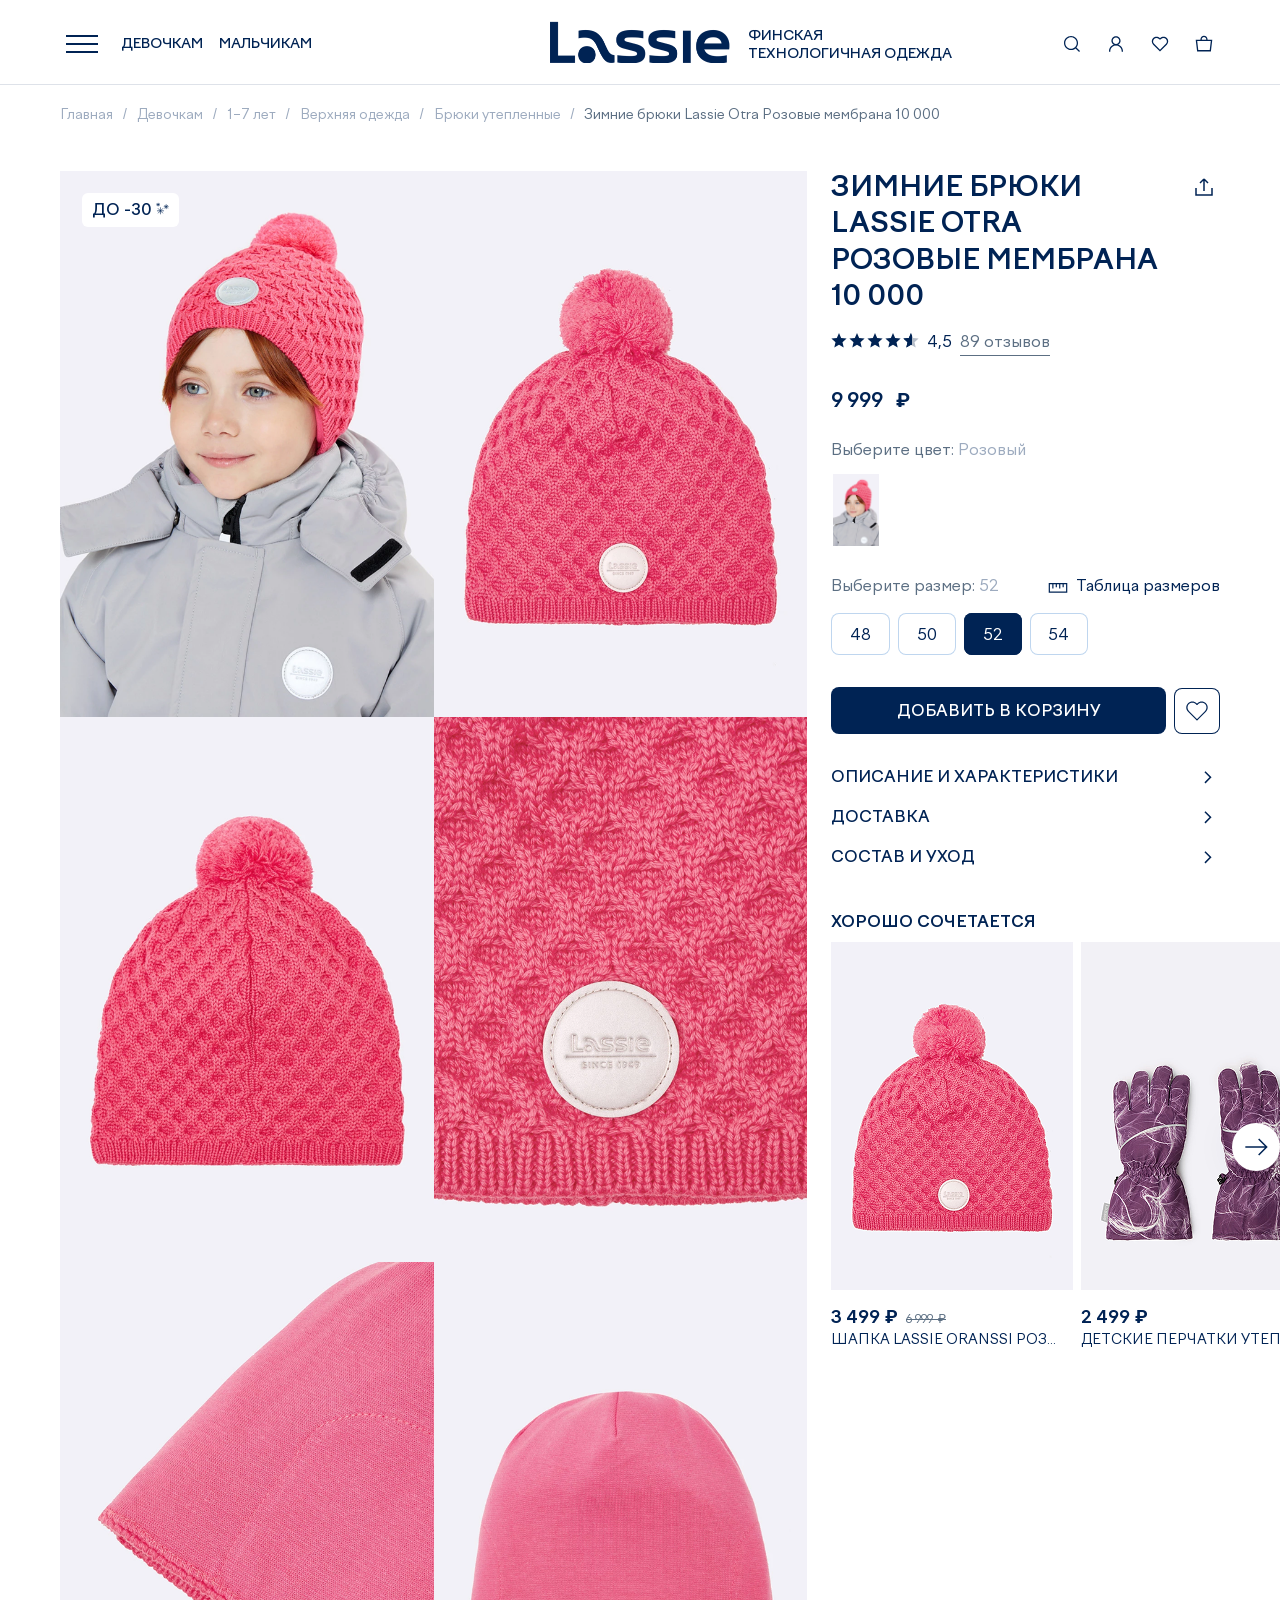
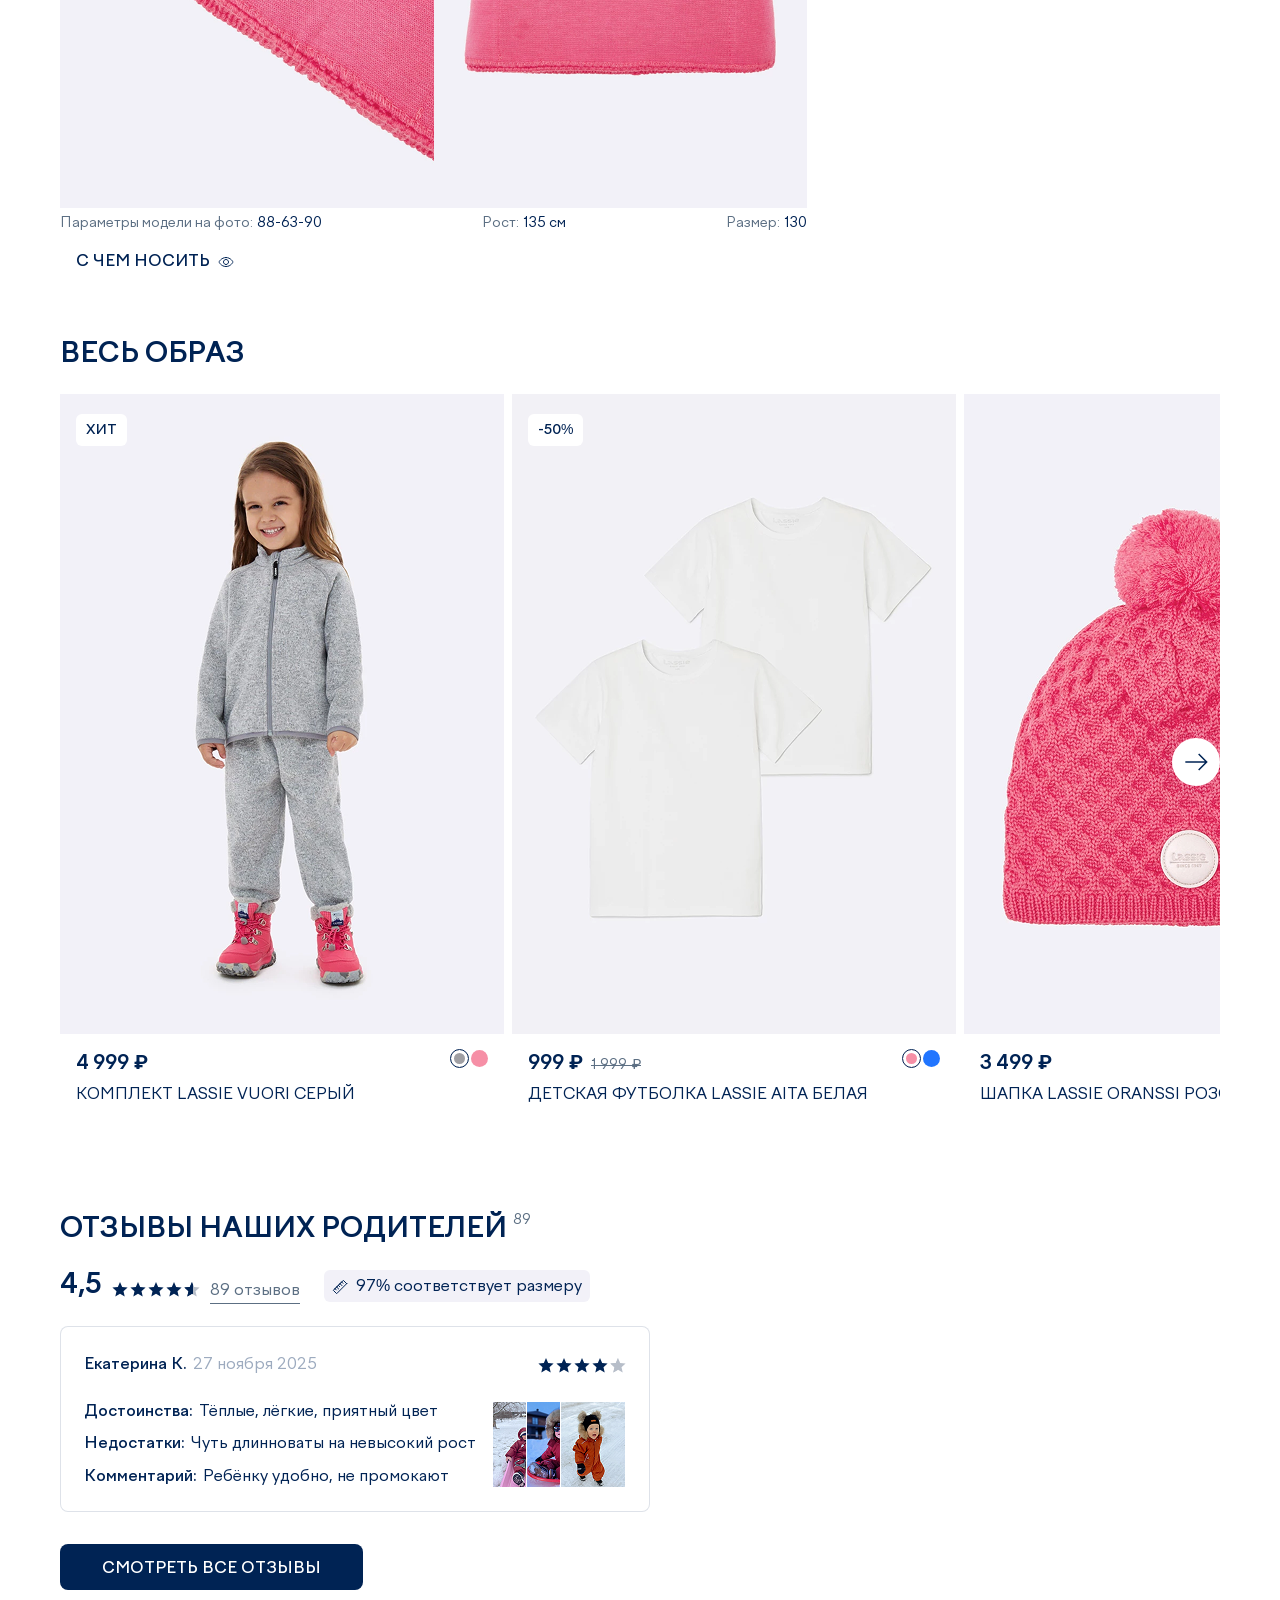
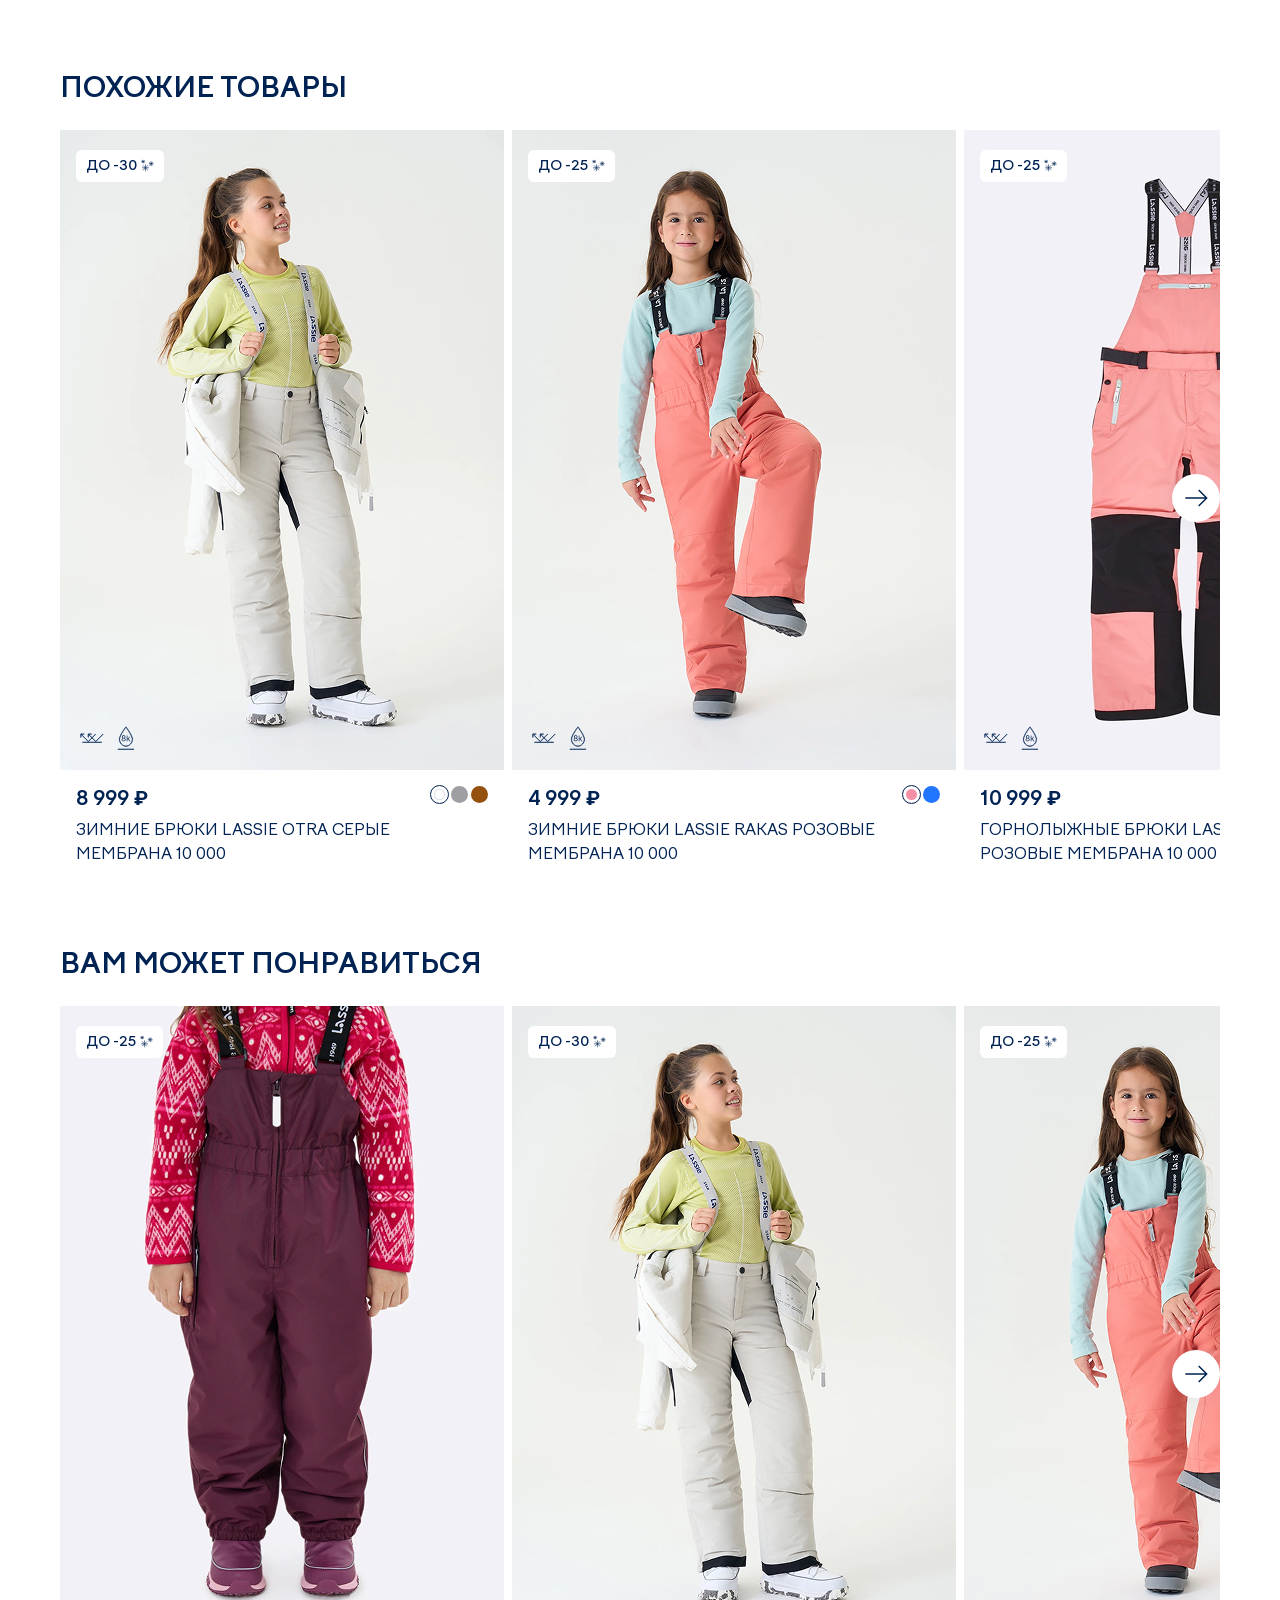
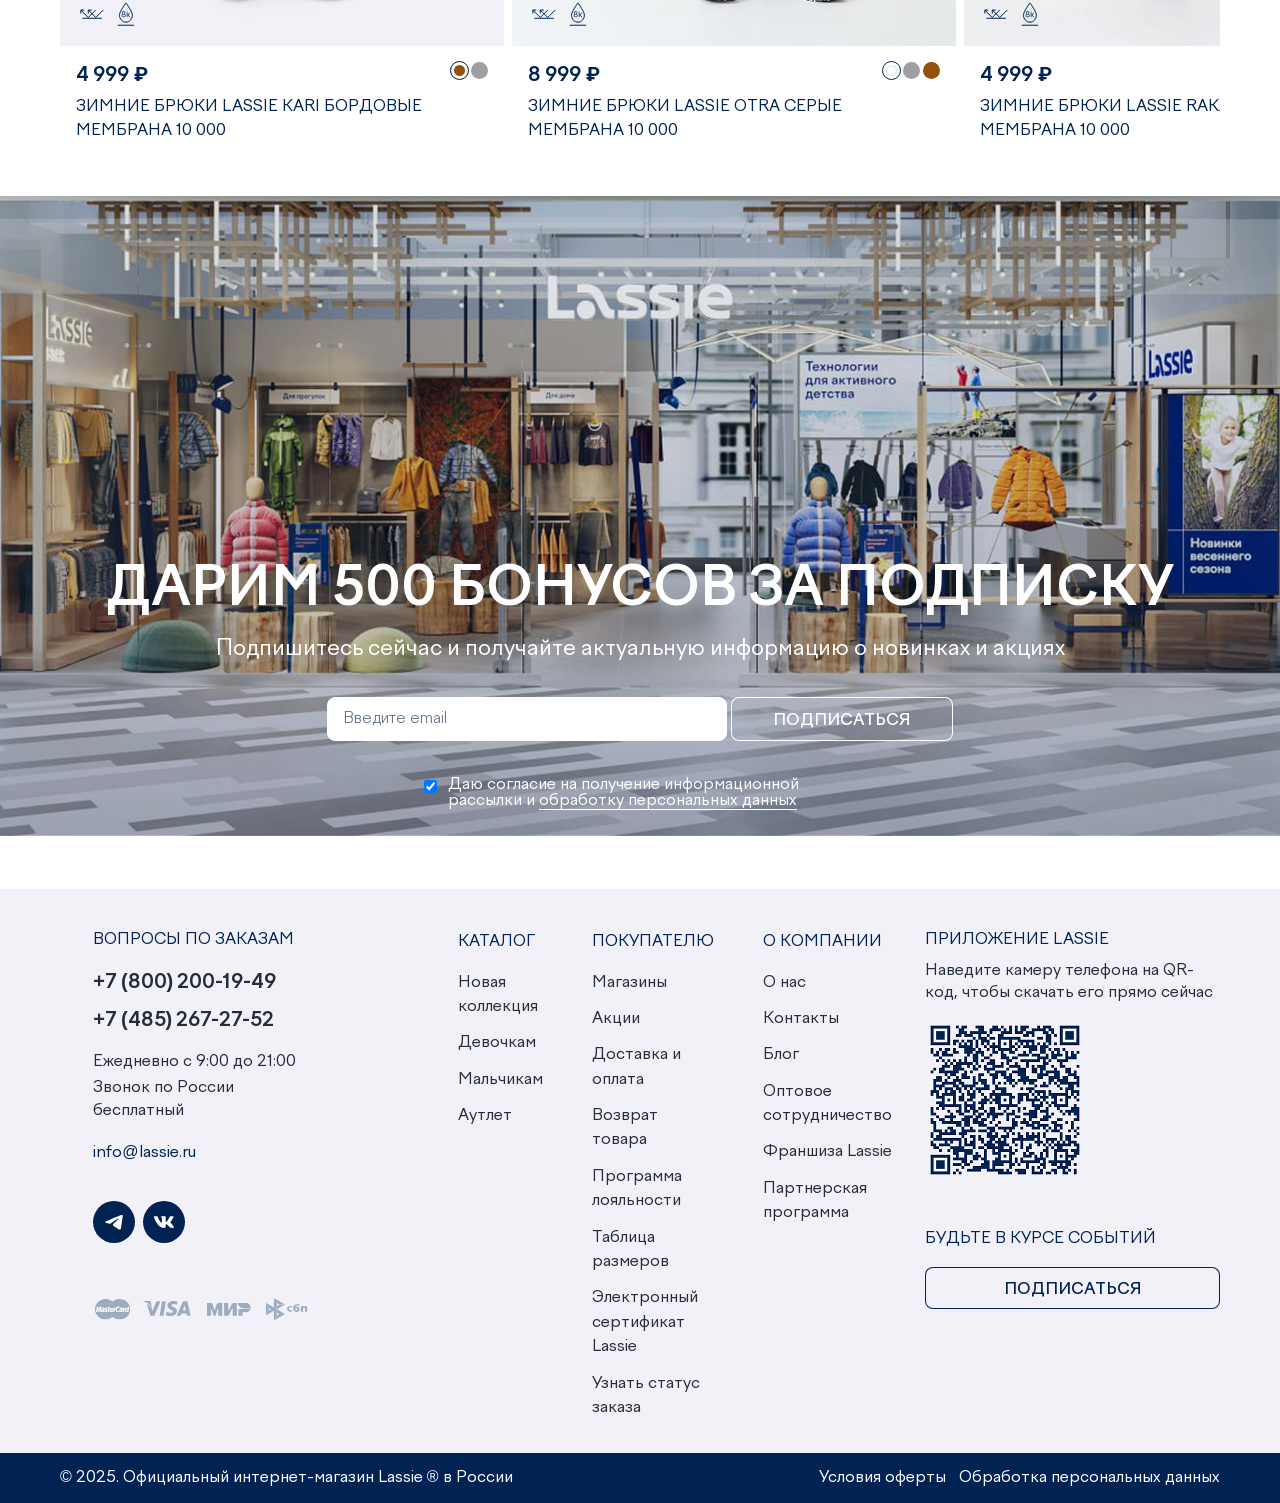
==== commit 9c59782d: "a major semantic fix, adding a basket and its mechanics to js" ====
--- a/catalog-item-max.html
+++ b/catalog-item-max.html
@@ -10,15 +10,12 @@
 <!--[if lt IE 9]>
       <script src="https://oss.maxcdn.com/libs/html5shiv/3.7.0/html5shiv.js"></script>
       <script src="https://oss.maxcdn.com/libs/respond.js/1.4.2/respond.min.js"></script>
-<![endif]-->
+<![endif] -->
 <link rel="preconnect" href="https://fonts.googleapis.com">
 <link href="https://fonts.googleapis.com/css2?family=Roboto:wght@400;500;700&display=swap" rel="stylesheet">
 <!-- Styles -->
-<link href="css/swiper-bundle.min.css" rel="stylesheet" type="text/css">
-<link href="css/jquery.formstyler.css" rel="stylesheet" type="text/css">
-<link href="css/fancybox.css" rel="stylesheet" type="text/css">
 <link href="style.css" rel="stylesheet" type="text/css">
-<link href="css/mobile.css" rel="stylesheet" type="text/css">
+<link href="mobile.css" rel="stylesheet" type="text/css">
 
 <link href="img/app.png" rel="shortcut icon">
 <link href="img/app.png" rel="apple-touch-icon-precomposed">
@@ -28,14 +25,14 @@
 <title>Lassie - Финская технологичная одежда - страница товара</title>
 </head>
 <body>
-	<!--Menu Phone-->
+	<!-- Mobile Menu -->
 	<div id="menu-phone" class="popup">
 		<div class="flex popup-big__box">
 			<div class="flex popup-content">
 				<div class="popup-header flex">
 					<h3>Меню</h3>
 					<div class="popup-btns flex">
-						<a href="#"><i class="icon search-icon"></i></a>
+						<a href="javascript:void(0)"><i class="icon search-icon"></i></a>
 						<button class="menu-btn"><span></span><span></span><span></span></button>
 					</div>
 				</div>
@@ -71,14 +68,14 @@
 								</li>
 							</ul>
 						</nav>
-						
-						<div class="menu-location flex" data-popup data-animation="right" data-bg data-link="city-select">
+
+						<a href="javascript:void(0)" class="menu-location flex" data-popup data-animation="right" data-bg data-link="city-select">
 							<div class="flex">
 								<i class="icon location-icon"></i>
 								Омск
 							</div>
-						</div>
-						
+						</a>
+
 						<div class="footer-phone">
 							<a href="tel:+78002001949">+7 (800) 200-19-49</a>
 							<a href="tel:+74852672752">+7 (485) 267-27-52</a>
@@ -89,32 +86,32 @@
 						</div>
 						<a href="mailto:info@lassie.ru" class="email-link">info@lassie.ru</a>
 						<div class="soc-list flex">
-							<a href="#"><i class="icon telegram-icon"></i></a>
-							<a href="#"><i class="icon vk-icon"></i></a>
-						</div>
-						
+							<a href="javascript:void(0)"><i class="icon telegram-icon"></i></a>
+							<a href="javascript:void(0)"><i class="icon vk-icon"></i></a>
+						</div>
+
 						<div class="footer-qr__box">
 							<h4>приложение lassie</h4>
 						</div>
-						
+
 						<div class="flex ph app-download__links">
-							<a href="#" target="_blank"><img src="img/download-google.svg" alt="title" title="title" /></a>
-							<a href="#" target="_blank"><img src="img/download-app.svg" alt="title" title="title" /></a>
+							<a href="javascript:void(0)" target="_blank"><img src="img/download-google.svg" alt="title" title="title" /></a>
+							<a href="javascript:void(0)" target="_blank"><img src="img/download-app.svg" alt="title" title="title" /></a>
 						</div>
 					</div>
 				</div>
 			</div>
 		</div>
 	</div>
-	<!--/Menu Phone-->
-	<!--Menu Catalog-->
+	<!-- /Mobile Menu -->
+	<!-- Catalog Menu -->
 	<div id="catalog-menu" class="popup">
 		<div class="flex popup-big__box">
 			<div class="flex popup-content">
 				<div class="popup-header flex">
 					<h3>Каталог</h3>
 					<div class="popup-btns flex">
-						<a href="#"><i class="icon search-icon"></i></a>
+						<a href="javascript:void(0)"><i class="icon search-icon"></i></a>
 						<button class="close"><span></span><span></span></button>
 					</div>
 				</div>
@@ -214,9 +211,9 @@
 			</div>
 		</div>
 	</div>
-	<!--/Menu Catalog-->
-	<!--City-->
-	<!--<div class="wrapper">
+	<!-- /Catalog Menu -->
+	<!-- City -->
+	<!-- <div class="wrapper">
 		<div id="city" class="popup" data-message>
 			<div class="popup-container">
 				<div class="popup-box">
@@ -230,10 +227,10 @@
 				</div>
 			</div>
 		</div>
-	</div>-->
-	<!--/City-->
-	<!--App Banner-->
-	<!--<div class="app-banner popup hide" data-message>
+	</div> -->
+	<!-- /City -->
+	<!-- App Banner -->
+	<!-- <div class="app-banner popup hide" data-message>
 		<div class="wrapper flex">
 			<div class="app-banner__column flex app-banner__column-txt">
 				<div class="app-banner__icon flex">
@@ -279,77 +276,78 @@
 		
 			<div class="close"><button><i class="icon close-icon"></i></button></div>
 		</div>
-	</div>-->
-	<!--/App Banner-->
-	<!--Tabber-->
+	</div> -->
+	<!-- /App Banner -->
+	<!-- Tabber -->
 	<div class="tabber-menu__box">
 		<div class="tabber-menu__list flex">
-			<!--Tabber Item-->
+			<!-- Tabber Item -->
 			<div class="tabber-menu__item selected">
-				<a href="#" data-popup data-animation data-bg data-link="catalog-menu" data-index>
+				<a href="javascript:void(0)" data-popup data-animation data-bg data-link="catalog-menu" data-index>
 					<div>
 						<i class="icon catalog-menu"></i>
 					</div>
 					<span>Каталог</span>
 				</a>
 			</div>
-			<!--/Tabber Item-->
-			<!--Tabber Item-->
+			<!-- /Tabber Item -->
+			<!-- Tabber Item -->
 			<div class="tabber-menu__item">
-				<a href="#">
+				<a href="javascript:void(0)">
 					<div>
 						<i class="icon like-menu"></i>
 					</div>
 					<span>Избранное</span>
 				</a>
 			</div>
-			<!--/Tabber Item-->
-			<!--Tabber Item-->
+			<!-- /Tabber Item -->
+			<!-- Tabber Item -->
 			<div class="tabber-menu__item">
-				<a href="#">
+				<a href="javascript:void(0)">
 					<div>
 						<i class="icon home-menu"></i>
 					</div>
 					<span>Главная</span>
 				</a>
 			</div>
-			<!--/Tabber Item-->
-			<!--Tabber Item-->
+			<!-- /Tabber Item -->
+			<!-- Tabber Item -->
+				<div class="tabber-menu__item">
+					<a href="javascript:void(0)" data-popup data-animation="right" data-bg data-link="basket">
+						<div>
+							<i class="icon basket-menu"></i>
+							<span class="basket-num__box cart-num__box mobile-cart-num__box" aria-hidden="true">0</span>
+						</div>
+						<span>Корзина</span>
+					</a>
+				</div>
+			<!-- /Tabber Item -->
+			<!-- Tabber Item -->
 			<div class="tabber-menu__item">
-				<a href="#" data-popup data-animation="right" data-bg data-link="basket">
-					<div>
-						<i class="icon basket-menu"></i>
-					</div>
-					<span>Корзина</span>
-				</a>
-			</div>
-			<!--/Tabber Item-->
-			<!--Tabber Item-->
-			<div class="tabber-menu__item">
-				<a href="#">
+				<a href="javascript:void(0)">
 					<div>
 						<i class="icon user-menu"></i>
 					</div>
 					<span>Профиль</span>
 				</a>
 			</div>
-			<!--/Tabber Item-->
+			<!-- /Tabber Item -->
 		</div>
 	</div>
-	<!--/Tabber-->
-	<!--Header-->
+	<!-- /Tabber -->
+	<!-- Header -->
 	<header class="page-header">
 		<div class="wrapper flex">
-			<!--Left Menu-->
+			<!-- Left Menu -->
 			<div class="flex header-menu__box">
 				<button class="menu-btn"><span></span><span></span><span></span></button>
 				<div class="menu-category__box flex">
-					<a href="#" data-link="menu-girl">Девочкам</a>
-					<a href="#" data-link="menu-boy">Мальчикам</a>
-				</div>
-			</div>
-			<!--/Left Menu-->
-			<!-- Menu-->
+					<a href="javascript:void(0)" data-link="menu-girl">Девочкам</a>
+					<a href="javascript:void(0)" data-link="menu-boy">Мальчикам</a>
+				</div>
+			</div>
+			<!-- /Left Menu -->
+			<!-- Menu -->
 			<div id="menu" class="popup">
 				<div class="menu-header__box">
 					<nav>
@@ -639,19 +637,19 @@
 								</ul>
 							</li>
 						</ul>
-					
-						<div class="menu-location flex" data-popup data-animation="right" data-bg data-link="city-select">
+
+						<a href="javascript:void(0)" class="menu-location flex" data-popup data-animation="right" data-bg data-link="city-select">
 							<div class="flex">
 								<i class="icon location-icon"></i>
 								Омск
 							</div>
-						</div>
+						</a>
 					</nav>
 				</div>
 				<div class="black-bg"></div>
 			</div>
-			<!--/Menu-->
-			<!--Menu-->
+			<!-- /Menu -->
+			<!-- Menu -->
 			<div id="menu-girl" class="popup popup-menu">
 				<div class="menu-header__box">
 					<div class="flex tabs-menu">
@@ -788,8 +786,8 @@
 				</div>
 				<div class="black-bg"></div>
 			</div>
-			<!--/Menu-->
-			<!--Menu-->
+			<!-- /Menu -->
+			<!-- Menu -->
 			<div id="menu-boy" class="popup popup-menu">
 				<div class="menu-header__box">
 					<div class="flex tabs-menu">
@@ -926,32 +924,32 @@
 				</div>
 				<div class="black-bg"></div>
 			</div>
-			<!--/Menu-->
-			<!--Logo-->
+			<!-- /Menu -->
+			<!-- Logo -->
 			<div class="header-logo__box flex">
 				<img src="img/lassie-logo.png" alt="Lassie - Финская технологичная одежда" title="Lassie - Финская технологичная одежда" />
 				<div class="logo-title__box">Финская технологичная одежда</div>
 			</div>
-			<!--/Logo-->
-			<!--Right Menu-->
+			<!-- /Logo -->
+			<!-- Right Menu -->
 			<div class="flex header-menu__links">
 				<a href="#"><i class="icon search-icon"></i></a>
 				<a href="#"><i class="icon user-icon"></i></a>
 				<a href="#"><i class="icon like-icon"></i></a>
-				<a href="#" data-popup data-animation="right" data-bg data-link="basket"><i class="icon basket-icon"></i></a>
-			</div>
-			<!--/Right Menu-->
+					<a href="#" data-popup data-animation="right" data-bg data-link="basket"><i class="icon basket-icon"></i><span class="basket-num__box cart-num__box" aria-hidden="true">0</span></a>
+				</div>
+			<!-- /Right Menu -->
 		</div>
 		<div class="filters-header item-header">
 			
 		</div>
 	</header>
-	<!--/Header-->
-	<!--Content-->
+	<!-- /Header -->
+	<!-- Content -->
 	<main>
-		<!--Catalog-->
+		<!-- Catalog -->
 		<section id="catalog" class="wrapper">
-			<!--Breadcrumbs-->
+			<!-- Breadcrumbs -->
 			<div class="breadcrumbs pc">
 				<a href="#">Главная</a>
 				<a href="#">Девочкам</a>
@@ -960,10 +958,10 @@
 				<a href="#">Брюки утепленные</a>
 				<span>Зимние брюки Lassie Otra Розовые мембрана 10 000</span>
 			</div>
-			<!--/Breadcrumbs-->
-			<!--Item-->
+			<!-- /Breadcrumbs -->
+			<!-- Item -->
 			<div class="product-item__box flex">
-				<!--Gallery-->
+				<!-- Gallery -->
                 <div class="product-item__gallery">
 	                <div class="label">до -30<i class="icon snow-icon"></i></div>
 	                <div class="product-gallery grid col-2">
@@ -981,8 +979,8 @@
 	            </div>
 	            <button class="btn btn-white" data-go="hit">С чем носить<i class="icon see-icon"></i></button>
             </div>
-                <!--/Gallery-->
-				<!--Info-->
+                <!-- /Gallery -->
+				<!-- Info -->
 				<div class="product-info__block">
 					<div class="product-info__title flex">
 						<h1>Зимние брюки Lassie Otra Розовые мембрана 10 000</h1>
@@ -1030,12 +1028,12 @@
 						<div class="product-item__link flex"><button class="btn btn-white" data-popup data-animation="right" data-bg data-link="delivery">Доставка</button></div>
 						<div class="product-item__link flex"><button class="btn btn-white" data-popup data-animation="right" data-bg data-link="care">Состав и уход</button></div>
 					</div>
-					<!--Slider-->
+					<!-- Slider -->
 					<div class="slider-product__box">
 						<h4>Хорошо сочетается</h4>
 						<div class="swiper slider-product">
 							<div class="swiper-wrapper">
-								<!--Item-->
+								<!-- Item -->
 								<div class="swiper-slide">
 									<div class="catalog-item">
 										<div class="catalog-item__img-box">																				
@@ -1060,8 +1058,8 @@
 										</div>
 									</div>
 								</div>
-								<!--/Item-->
-								<!--Item-->
+								<!-- /Item -->
+								<!-- Item -->
 								<div class="swiper-slide">
 									<div class="catalog-item">
 										<div class="catalog-item__img-box">																				
@@ -1085,8 +1083,8 @@
 										</div>
 									</div>
 								</div>
-								<!--/Item-->
-								<!--Item-->
+								<!-- /Item -->
+								<!-- Item -->
 								<div class="swiper-slide">
 									<div class="catalog-item">
 										<div class="catalog-item__img-box">																				
@@ -1111,7 +1109,7 @@
 										</div>
 									</div>
 								</div>
-								<!--/Item-->
+								<!-- /Item -->
 							</div>
 							<div class="swiper-nav">
 								<div class="swiper-button-prev"></div>
@@ -1119,21 +1117,21 @@
 							</div>
 						</div>
 					</div>
-					<!--/Slider-->
-				</div>
-				<!--/Info-->
-			</div>
-			<!--/Item-->
+					<!-- /Slider -->
+				</div>
+				<!-- /Info -->
+			</div>
+			<!-- /Item -->
 		</section>
-		<!--/Catalog-->
-		<!--Slider Items-->
+		<!-- /Catalog -->
+		<!-- Slider Items -->
 		<section id="hit" class="wrapper">
 			<div class="title-box flex">
 				<h3>Весь образ</h3>
 			</div>
 			<div class="swiper slider-hit">
 				<div class="swiper-wrapper">
-					<!--Item-->
+					<!-- Item -->
 					<div class="swiper-slide">
 						<div class="catalog-item">
 							<div class="catalog-item__img-box">
@@ -1187,8 +1185,8 @@
 							</div>
 						</div>
 					</div>
-					<!--/Item-->
-					<!--Item-->
+					<!-- /Item -->
+					<!-- Item -->
 					<div class="swiper-slide">
 						<div class="catalog-item">
 							<div class="catalog-item__img-box">
@@ -1243,8 +1241,8 @@
 							</div>
 						</div>
 					</div>
-					<!--/Item-->
-					<!--Item-->
+					<!-- /Item -->
+					<!-- Item -->
 					<div class="swiper-slide">
 						<div class="catalog-item">
 							<div class="catalog-item__img-box">
@@ -1299,8 +1297,8 @@
 							</div>
 						</div>
 					</div>
-					<!--/Item-->
-					<!--Item-->
+					<!-- /Item -->
+					<!-- Item -->
 					<div class="swiper-slide">
 						<div class="catalog-item">
 							<div class="catalog-item__img-box">
@@ -1356,7 +1354,7 @@
 							</div>
 						</div>
 					</div>
-					<!--/Item-->
+					<!-- /Item -->
 				</div>
 				<div class="swiper-nav">
 					<div class="swiper-button-prev"></div>
@@ -1364,8 +1362,8 @@
 				</div>
 			</div>
 		</section>
-		<!--/Slider Items-->
-		<!--Reviews-->
+		<!-- /Slider Items -->
+		<!-- Reviews -->
 		<section id="reviews" class="wrapper">
 			<div class="title-num__box"><h3>Отзывы наших родителей</h3><sup>89</sup></div>
 			<div class="reviews-num__box flex">
@@ -1381,7 +1379,7 @@
 			</div>
 			<div class="swiper reviews-slider">
 				<div class="swiper-wrapper">
-					<!--Item-->
+					<!-- Item -->
 					<div class="swiper-slide">
 						<div class="review-item">
 							<div class="review-item__date-box flex">
@@ -1403,20 +1401,20 @@
 							</div>
 						</div>
 					</div>
-					<!--/Item-->
+					<!-- /Item -->
 				</div>
 			</div>
 			<a href="#" class="btn">Смотреть все отзывы</a>
 		</section>
-		<!--/Reviews-->
-		<!--Slider Items-->
+		<!-- /Reviews -->
+		<!-- Slider Items -->
 		<section id="similar-products" class="wrapper">
 			<div class="title-box flex">
 				<h3>Похожие товары</h3>
 			</div>
 			<div class="swiper slider-similar">
 				<div class="swiper-wrapper">
-					<!--Item-->
+					<!-- Item -->
 					<div class="swiper-slide">
 						<div class="catalog-item">
 							<div class="catalog-item__img-box">
@@ -1480,8 +1478,8 @@
 							</div>
 						</div>
 					</div>
-					<!--/Item-->
-					<!--Item-->
+					<!-- /Item -->
+					<!-- Item -->
 					<div class="swiper-slide">
 						<div class="catalog-item">
 							<div class="catalog-item__img-box">
@@ -1541,8 +1539,8 @@
 							</div>
 						</div>
 					</div>
-					<!--/Item-->
-					<!--Item-->
+					<!-- /Item -->
+					<!-- Item -->
 					<div class="swiper-slide">
 						<div class="catalog-item">
 							<div class="catalog-item__img-box">
@@ -1604,8 +1602,8 @@
 							</div>
 						</div>
 					</div>
-					<!--/Item-->
-					<!--Item-->
+					<!-- /Item -->
+					<!-- Item -->
 					<div class="swiper-slide">
 						<div class="catalog-item">
 							<div class="catalog-item__img-box">
@@ -1665,7 +1663,7 @@
 							</div>
 						</div>
 					</div>
-					<!--/Item-->
+					<!-- /Item -->
 				</div>
 				<div class="swiper-nav">
 					<div class="swiper-button-prev"></div>
@@ -1673,15 +1671,15 @@
 				</div>
 			</div>
 		</section>
-		<!--/Slider Items-->
-		<!--Slider Items-->
+		<!-- /Slider Items -->
+		<!-- Slider Items -->
 		<section id="like-products" class="wrapper">
 			<div class="title-box flex">
 				<h3>Вам может понравиться</h3>
 			</div>
 			<div class="swiper slider-like">
 				<div class="swiper-wrapper">
-					<!--Item-->
+					<!-- Item -->
 					<div class="swiper-slide">
 						<div class="catalog-item">
 							<div class="catalog-item__img-box">
@@ -1741,8 +1739,8 @@
 							</div>
 						</div>
 					</div>
-					<!--/Item-->
-					<!--Item-->
+					<!-- /Item -->
+					<!-- Item -->
 					<div class="swiper-slide">
 						<div class="catalog-item">
 							<div class="catalog-item__img-box">
@@ -1806,8 +1804,8 @@
 							</div>
 						</div>
 					</div>
-					<!--/Item-->
-					<!--Item-->
+					<!-- /Item -->
+					<!-- Item -->
 					<div class="swiper-slide">
 						<div class="catalog-item">
 							<div class="catalog-item__img-box">
@@ -1867,8 +1865,8 @@
 							</div>
 						</div>
 					</div>
-					<!--/Item-->
-					<!--Item-->
+					<!-- /Item -->
+					<!-- Item -->
 					<div class="swiper-slide">
 						<div class="catalog-item">
 							<div class="catalog-item__img-box">
@@ -1930,7 +1928,7 @@
 							</div>
 						</div>
 					</div>
-					<!--/Item-->
+					<!-- /Item -->
 				</div>
 				<div class="swiper-nav">
 					<div class="swiper-button-prev"></div>
@@ -1938,8 +1936,8 @@
 				</div>
 			</div>
 		</section>
-		<!--/Slider Items-->
-		<!--Subscribe-->
+		<!-- /Slider Items -->
+		<!-- Subscribe -->
 		<section id="subscribe">
 			<div class="banner-box">
 				<div class="wrapper slider-text__box subscribe-txt__box">
@@ -1965,10 +1963,10 @@
 				<div class="swiper-img__box"><img src="img/contact.png" alt="title" title="title" /></div>
 			</div>
 		</section>
-		<!--/Subscribe-->
+		<!-- /Subscribe -->
 	</main>
-	<!--/Content-->
-	<!--Footer-->
+	<!-- /Content -->
+	<!-- Footer -->
 	<footer>
 		<div class="footer-top__box">
 			<div class="wrapper">
@@ -2077,34 +2075,33 @@
 			</div>
 		</div>
 	</footer>
-	<!--/Footer-->
-	<!--Tooltip-->
+	<!-- /Footer -->
+	<!-- Tooltip -->
 	<div id="tooltip">
 		<div class="close"><i class="icon delete-icon"></i></div>
 		<span></span>
 	</div>
-	<div class="tooltip-bg"></div>
-	<!--/Tooltip-->
-	<!--Message-->
+	<!-- /Tooltip -->
+	<!-- Message -->
 	<div id="info-message">
 		<div class="flex">		
 			<span></span>
 			<div class="close-box"><i class="icon delete-icon"></i></div>
 		</div>
 	</div>
-	<!--/Message-->
-	<!--Add item-->
+	<!-- /Message -->
+	<!-- Add Item -->
 	<div id="add-item" class="popup popup-down">
 		<div class="close"><button><i class="icon delete-icon"></i></button></div>
 		<div class="flex popup-content">
-			<div class="popup-header">
-				<h3>Товар добавлен в корзину</h3>
-			</div>
+				<div class="popup-header">
+					<h3>Корзина</h3>
+				</div>
 			
 			<div class="flex popup-content__box">
 				<div class="popup-scroll">
 					<div class="basket-list">
-						<!--Item-->
+						<!-- Item -->
 						<div class="basket-item flex">
 							<div class="basket-item__pic"><a href="#"><img src="img/catalog/basket-item.png" alt="title" title="title" /></a></div>
 							<div class="basket-item__txt">
@@ -2133,18 +2130,18 @@
 								</div>
 							</div>
 						</div>
-						<!--/Item-->
-					</div>
-					<!--Btn-->
+						<!-- /Item -->
+					</div>
+					<!-- Buttons -->
 					<a href="#" class="btn btn-border">перейти к корзине</a>
-					<!--/Btn-->
+					<!-- /Buttons -->
 				</div>
 			</div>
 
 		</div>
 	</div>
-	<!--/Add item-->
-	<!--Basket-->
+	<!-- /Add Item -->
+	<!-- Basket -->
 	<div id="basket" class="popup">
 		<div class="close"><button><i class="icon delete-icon"></i></button></div>
 		<div class="flex popup-content">
@@ -2162,8 +2159,8 @@
 			</div>
 		</div>
 	</div>
-	<!--/Basket-->
-	<!--City Box-->
+	<!-- /Basket -->
+	<!-- City Box -->
 	<div id="city-select" class="popup">
 		<div class="close"><button><i class="icon delete-icon"></i></button></div>
 		<div class="flex popup-content">
@@ -2207,8 +2204,8 @@
 			</div>
 		</div>
 	</div>
-	<!--/City Box-->
-	<!--Subscribe-->
+	<!-- /City Box -->
+	<!-- Subscribe -->
 	<div id="subscribe-box" class="popup">
 		<div class="close"><button><i class="icon delete-icon"></i></button></div>
 		<div class="flex popup-content">
@@ -2237,8 +2234,8 @@
 			</div>
 		</div>
 	</div>
-	<!--/Subscribe-->
-	<!--Status-->
+	<!-- /Subscribe -->
+	<!-- Status -->
 	<div id="status" class="popup">
 		<div class="close"><button><i class="icon delete-icon"></i></button></div>
 		<div class="flex popup-content">
@@ -2278,7 +2275,7 @@
 							</div>
 						</div>
 						
-						<!--<div class="stat-item">
+						<!-- <div class="stat-item">
 							<div class="stat-status stat-return">Возврат</div>
 							<div class="stat-txt__box">
 								<div class="stat-label">Номер заказа</div>
@@ -2380,14 +2377,14 @@
 									<p>Если вы забыли, или потеряли номер заказа, <a href="#">свяжитесь с нами</a></p>
 								</div>
 							</div>
-						</div>-->
+						</div> -->
 					</div>
 				</div>
 			</div>
 		</div>
 	</div>
-	<!--/Status-->
-	<!--Style-->
+	<!-- /Status -->
+	<!-- Style List -->
 	<div id="style-list" class="popup popup-box">
 		<div class="close"><button><i class="icon delete-icon"></i></button></div>
 		<div class="flex popup-big__box">	
@@ -2401,7 +2398,7 @@
 					<div class="popup-scroll">
 						<div class="ph style-img__phone"><img src="img/home/catalog-popup-phone.png" alt="title" title="title" /></div>
 						<div class="catalog-popup grid col-3">
-							<!--Item-->
+							<!-- Item -->
 							<div class="catalog-item">
 								<div class="catalog-item__img-box">
 									<div class="label">до -30<i class="icon snow-icon"></i></div>
@@ -2431,8 +2428,7 @@
 												<button class="btn btn-border" data-popup data-animation="down" data-bg data-link="add-item">39</button>
 											</div>
 										</div>
-										<div class="size-bg"></div>
-									</div>
+										</div>
 									
 									<a href="#">								
 										<div class="pages-slider">
@@ -2467,8 +2463,8 @@
 									<div class="catalog-item__color blue"></div>
 								</div>
 							</div>
-							<!--/Item-->
-							<!--Item-->
+							<!-- /Item -->
+							<!-- Item -->
 							<div class="catalog-item">
 								<div class="catalog-item__img-box">
 									<div class="label">50%</div>
@@ -2487,8 +2483,7 @@
 												<button class="btn btn-border" data-popup data-animation="down" data-bg data-link="add-item">30</button>
 											</div>
 										</div>
-										<div class="size-bg"></div>
-									</div>
+										</div>
 									
 									<a href="#">								
 										<div class="pages-slider">
@@ -2519,8 +2514,8 @@
 									<div class="catalog-item__color blue"></div>
 								</div>
 							</div>
-							<!--/Item-->
-							<!--Item-->
+							<!-- /Item -->
+							<!-- Item -->
 							<div class="catalog-item">
 								<div class="catalog-item__img-box">
 									<div class="catalog-item__like-box"><button class="action-btn"><i class="icon like-icon"></i></button></div>
@@ -2538,8 +2533,7 @@
 												<button class="btn btn-border" data-popup data-animation="down" data-bg data-link="add-item">30</button>
 											</div>
 										</div>
-										<div class="size-bg"></div>
-									</div>
+										</div>
 									
 									<a href="#">								
 										<div class="pages-slider">
@@ -2569,8 +2563,8 @@
 									<div class="catalog-item__color blue"></div>
 								</div>
 							</div>
-							<!--/Item-->
-							<!--Item-->
+							<!-- /Item -->
+							<!-- Item -->
 							<div class="catalog-item">
 								<div class="catalog-item__img-box">
 									<div class="catalog-item__like-box"><button class="action-btn"><i class="icon like-icon"></i></button></div>
@@ -2588,8 +2582,7 @@
 												<button class="btn btn-border" data-popup data-animation="down" data-bg data-link="add-item">30</button>
 											</div>
 										</div>
-										<div class="size-bg"></div>
-									</div>
+										</div>
 									
 									<a href="#">								
 										<div class="pages-slider">
@@ -2619,8 +2612,8 @@
 									<div class="catalog-item__color blue"></div>
 								</div>
 							</div>
-							<!--/Item-->
-							<!--Item-->
+							<!-- /Item -->
+							<!-- Item -->
 							<div class="catalog-item catalog-item__load">
 								<div class="catalog-item__img-box"><img src="img/no-photo.png" alt="title" title="title" /></div>
 								<div class="catalog-item__txt-box">
@@ -2628,15 +2621,15 @@
 									<a href="#"></a>
 								</div>
 							</div>
-							<!--/Item-->
+							<!-- /Item -->
 						</div>
 					</div>
 				</div>
 			</div>
 		</div>
 	</div>
-	<!--/Style-->
-	<!--Status-->
+	<!-- /Style List -->
+	<!-- Status -->
 	<div id="filter" class="popup">
 		<div class="close"><button><i class="icon delete-icon"></i></button></div>
 		<div class="flex popup-content">
@@ -2646,7 +2639,7 @@
 			
 			<div class="flex popup-content__box">
 				<div class="popup-scroll">
-					<!--Item-->
+					<!-- Item -->
 					<div class="filter-selected__box flex">
 						<div class="flex filter-selected__item">86<button><i class="icon delete-icon"></i></button></div>
 						<div class="flex filter-selected__item">92<button><i class="icon delete-icon"></i></button></div>
@@ -2659,8 +2652,8 @@
 						<div class="flex filter-selected__item"><div class="selected-color green"></div>Зеленый<button><i class="icon delete-icon"></i></button></div>
 						<div class="flex filter-selected__item">Распродажа<button><i class="icon delete-icon"></i></button></div>
 					</div>
-					<!--/Item-->
-					<!--Item-->
+					<!-- /Item -->
+					<!-- Item -->
 					<div class="filter-item">
 						<div class="filter-title flex"><h4><div>Сортировка</div></h4></div>
 						<div class="filter-item__list">
@@ -2686,8 +2679,8 @@
 							</div>
 						</div>
 					</div>
-					<!--/Item-->
-					<!--Item-->
+					<!-- /Item -->
+					<!-- Item -->
 					<div class="filter-item hidden">
 						<div class="filter-title flex"><h4><div>Размер</div><div class="filter-active__num">2</div></h4></div>
 						<div class="filter-item__list">
@@ -2827,8 +2820,8 @@
 							</div>
 						</div>
 					</div>
-					<!--/Item-->
-					<!--Item-->
+					<!-- /Item -->
+					<!-- Item -->
 					<div class="filter-item hidden">
 						<div class="filter-title flex"><h4><div>Цена</div><div class="filter-active__num">1</div></h4></div>
 						<div class="filter-item__list">
@@ -2855,8 +2848,8 @@
 							</div>
 						</div>
 					</div>
-					<!--/Item-->
-					<!--Item-->
+					<!-- /Item -->
+					<!-- Item -->
 					<div class="filter-item hidden">
 						<div class="filter-title flex"><h4><div>Возрастная группа</div><div class="filter-active__num">1</div></h4></div>
 						<div class="filter-item__list">
@@ -2885,8 +2878,8 @@
 							</div>
 						</div>
 					</div>
-					<!--/Item-->
-					<!--Item-->
+					<!-- /Item -->
+					<!-- Item -->
 					<div class="filter-item hidden">
 						<div class="filter-title flex"><h4><div>Степень утепления</div><div class="filter-active__num">2</div></h4></div>
 						<div class="filter-item__list">
@@ -2919,8 +2912,8 @@
 							</div>
 						</div>
 					</div>
-					<!--/Item-->
-					<!--Item-->
+					<!-- /Item -->
+					<!-- Item -->
 					<div class="filter-item hidden">
 						<div class="filter-title flex"><h4><div>Вес утеплителя</div><div class="tooltip" data-text="<h4>Вес утеплителя</h4>Вес утеплителя — это количество утепляющего материала в изделии (г/м²). Чем выше значение, тем теплее одежда и лучше она подходит для холодной погоды"></div></h4></div>
 						<div class="filter-item__list">
@@ -2947,8 +2940,8 @@
 							</div>
 						</div>
 					</div>
-					<!--/Item-->
-					<!--Item-->
+					<!-- /Item -->
+					<!-- Item -->
 					<div class="filter-item hidden">
 						<div class="filter-title flex"><h4><div>Цвет</div><div class="filter-active__num">2</div></h4></div>
 						<div class="filter-item__list">
@@ -3025,15 +3018,15 @@
 							</div>
 						</div>
 					</div>
-					<!--/Item-->
-					<!--Item-->
+					<!-- /Item -->
+					<!-- Item -->
 					<div class="filter-item flex">
 						<div class="filter-title flex"><h4><div>Распродажа</div></h4></div>
 						<div class="filter-item__list">
 							<input type="checkbox" class="switch" id="check53" checked />
 						</div>
 					</div>
-					<!--/Item-->
+					<!-- /Item -->
 				</div>
 			</div>
 			
@@ -3043,15 +3036,11 @@
 			</div>
 		</div>
 	</div>
-	<!--/Status-->
-	<!--Black Bg-->
+	<!-- /Status -->
+	<!-- Backdrop -->
 	<div class="black-bg"></div>
-	<!--/Black Bg-->
-	<!--Top-->
-	<div id="top"></div>
-	<!--/Top-->
-    
-<script src="js/main.js"></script>
+	<!-- /Backdrop -->
+<script src="main.js"></script>
 
 </body>
-</html>+</html>
--- a/style.css
+++ b/style.css
@@ -108,7 +108,7 @@
 	width: 4px;
 	scrollbar-color:transparent;
 }
-html::-webkit-scrollbar-track, body::-webkit-scrollbar-track, .fancybox-slide::-webkit-scrollbar-track, textarea::-webkit-scrollbar-track, .link-popup__list::-webkit-scrollbar-track, .popup::-webkit-scrollbar-track, .filter-item__list::-webkit-scrollbar-track, .pickup-popup__list::-webkit-scrollbar-track, .popup-box::-webkit-scrollbar-track, .filter-shop__list-check::-webkit-scrollbar-track, .map-select__list::-webkit-scrollbar-track, #registration:not(:has(.step-active)) .popup-form::-webkit-scrollbar-trac, .tabber-content.map-delivery__txt-list::-webkit-scrollbar-trac, .popup-scroll::-webkit-scrollbar-trac, .menu-header__box nav::-webkit-scrollbar-trac, .parent .child-menu::-webkit-scrollbar-trac {
+html::-webkit-scrollbar-track, body::-webkit-scrollbar-track, .fancybox-slide::-webkit-scrollbar-track, textarea::-webkit-scrollbar-track, .link-popup__list::-webkit-scrollbar-track, .popup::-webkit-scrollbar-track, .filter-item__list::-webkit-scrollbar-track, .pickup-popup__list::-webkit-scrollbar-track, .popup-box::-webkit-scrollbar-track, .filter-shop__list-check::-webkit-scrollbar-track, .map-select__list::-webkit-scrollbar-track, #registration:not(:has(.step-active)) .popup-form::-webkit-scrollbar-track, .tabber-content.map-delivery__txt-list::-webkit-scrollbar-track, .popup-scroll::-webkit-scrollbar-track, .menu-header__box nav::-webkit-scrollbar-track, .parent .child-menu::-webkit-scrollbar-track {
 	background: transparent;
 	scrollbar-color:transparent;
 }
@@ -255,17 +255,11 @@
 	color:var(--link-color-hover);
 	border-color:var(--white);
 }
-main input[type=text]:disabled, main input[type=email]:disabled, main input[type=password]:disabled, main input[type=number]:disabled, main input[type=phone]:disabled, main textarea:disabled, main input[type=date]:disabled, .popup input[type=text]:disabled, .popup input[type=email]:disabled, .popup input[type=password]:disabled, .popup input[type=number]:disabled, .popup input[type=phone]:disabled, .popup textarea:disabled, .popup input[type=date]:disabled, #search:disabled, main textarea:disabled, .popup textarea:disabled {
-	
-}
 main label, .popup label {
 	font-size: var(--font-small);
 	line-height: 16px;
 	color:var(--link-color-hover);
 	display:block;
-}
-.input-box input:focus + label, .input-box input.tel:hover + label, .input-box input:not(:placeholder-shown) + label, .order-pickup__list-search__box input:not(:placeholder-shown) + label, .order-pickup__list-search__box input:focus + label, main textarea:not(:placeholder-shown) + label, .popup textarea:not(:placeholder-shown) + label, main textarea:focus + label, .popup textarea:focus + label, .input-box input.date:hover + label {
-	
 }
 button {
 	cursor:pointer;
@@ -335,7 +329,10 @@
 	margin:4px 0 0;
 }
 .wrapper {
-	margin:0 60px;
+	width:100%;
+	max-width:1610px;
+	margin:0 auto;
+	padding:0 60px;
 	box-sizing:border-box;
 }
 .flex {
@@ -389,7 +386,7 @@
 .ph {
 	display:none!important;
 }
-/*Icons*/
+/* Icons */
 .search-icon {
 	width:32px;
 	height:32px;
@@ -635,7 +632,7 @@
 	mask-image:url("data:image/svg+xml,%3Csvg width='24' height='24' viewBox='0 0 24 24' fill='none' xmlns='http://www.w3.org/2000/svg'%3E%3Cpath d='M12.0878 12L11.9883 21.6385' stroke='%23002354' stroke-linecap='round' stroke-linejoin='round'/%3E%3Cpath d='M20.6133 16.4372V7.56241C20.6133 7.4296 20.578 7.29917 20.5111 7.18445C20.4441 7.06973 20.3479 6.97485 20.2323 6.90949L12.3573 2.45841C12.2447 2.39477 12.1176 2.36133 11.9883 2.36133C11.859 2.36133 11.7318 2.39477 11.6192 2.45841L3.74424 6.90949C3.62861 6.97485 3.53242 7.06973 3.46548 7.18445C3.39855 7.29917 3.36328 7.4296 3.36328 7.56241V16.4372C3.36328 16.57 3.39855 16.7005 3.46548 16.8152C3.53242 16.9299 3.62861 17.0248 3.74424 17.0901L11.6192 21.5412C11.7318 21.6049 11.859 21.6383 11.9883 21.6383C12.1176 21.6383 12.2447 21.6049 12.3573 21.5412L20.2323 17.0901C20.3479 17.0248 20.4441 16.9299 20.5111 16.8152C20.578 16.7005 20.6133 16.57 20.6133 16.4372V16.4372Z' stroke='%23002354' stroke-linecap='round' stroke-linejoin='round'/%3E%3Cpath d='M20.5127 7.18463L12.0899 12.0008L3.46875 7.18359' stroke='%23002354' stroke-linecap='round' stroke-linejoin='round'/%3E%3Cpath d='M16.5965 13.9227V9.42269L7.89844 4.5625' stroke='%23002354' stroke-linecap='round' stroke-linejoin='round'/%3E%3C/svg%3E%0A");
 	-webkit-mask-image:url("data:image/svg+xml,%3Csvg width='24' height='24' viewBox='0 0 24 24' fill='none' xmlns='http://www.w3.org/2000/svg'%3E%3Cpath d='M12.0878 12L11.9883 21.6385' stroke='%23002354' stroke-linecap='round' stroke-linejoin='round'/%3E%3Cpath d='M20.6133 16.4372V7.56241C20.6133 7.4296 20.578 7.29917 20.5111 7.18445C20.4441 7.06973 20.3479 6.97485 20.2323 6.90949L12.3573 2.45841C12.2447 2.39477 12.1176 2.36133 11.9883 2.36133C11.859 2.36133 11.7318 2.39477 11.6192 2.45841L3.74424 6.90949C3.62861 6.97485 3.53242 7.06973 3.46548 7.18445C3.39855 7.29917 3.36328 7.4296 3.36328 7.56241V16.4372C3.36328 16.57 3.39855 16.7005 3.46548 16.8152C3.53242 16.9299 3.62861 17.0248 3.74424 17.0901L11.6192 21.5412C11.7318 21.6049 11.859 21.6383 11.9883 21.6383C12.1176 21.6383 12.2447 21.6049 12.3573 21.5412L20.2323 17.0901C20.3479 17.0248 20.4441 16.9299 20.5111 16.8152C20.578 16.7005 20.6133 16.57 20.6133 16.4372V16.4372Z' stroke='%23002354' stroke-linecap='round' stroke-linejoin='round'/%3E%3Cpath d='M20.5127 7.18463L12.0899 12.0008L3.46875 7.18359' stroke='%23002354' stroke-linecap='round' stroke-linejoin='round'/%3E%3Cpath d='M16.5965 13.9227V9.42269L7.89844 4.5625' stroke='%23002354' stroke-linecap='round' stroke-linejoin='round'/%3E%3C/svg%3E%0A");
 }
-/*Header*/
+/* Header */
 .app-banner.popup {
 	position:fixed;
 	top:auto;
@@ -730,9 +727,49 @@
 	align-items:center;
 	justify-content:center;
 }
-.tabber-menu__item svg {
-	
-}
+.scroll-top-btn {
+    width: 48px;
+    height: 48px;
+    display: flex;
+    align-items: center;
+    justify-content: center;
+    border-radius: 50%;
+    border: 0;
+    outline: none;
+    -webkit-appearance: none;
+    position: fixed;
+    bottom: 24px;
+    right: 24px;
+    background: var(--light-blue);
+    box-shadow: rgba(0, 35, 84, 0.09) 0px 0px 40px;
+    opacity: 0;
+    visibility: hidden;
+    transform: translateY(8px);
+    pointer-events: none;
+    z-index: 10;
+    cursor: pointer;
+}
+.scroll-top-btn img {
+    display: block;
+    width: 32px;
+    height: 32px;
+}
+.scroll-top-btn:focus,
+.scroll-top-btn:focus-visible,
+.scroll-top-btn:active {
+    outline: none;
+    border: 0;
+}
+.scroll-top-btn.visible {
+	opacity:1;
+	visibility:visible;
+	transform:translateY(0);
+	pointer-events:auto;
+}
+.scroll-top-btn:hover {
+	filter: brightness(0.9);
+}
+
 header {
 	position:fixed;
 	top:0;
@@ -752,7 +789,16 @@
 }
 header .wrapper {
 	border-bottom:1px solid var(--white);
-	padding:24px 0 20px;
+	padding:24px 60px 20px;
+}
+@media screen and (min-width:1201px) {
+	header .wrapper,
+	header.fixed .wrapper,
+	.page-header .wrapper,
+	.fixed.page-header .wrapper {
+		padding-left:60px;
+		padding-right:60px;
+	}
 }
 .menu-btn {
 	width:40px;
@@ -802,21 +848,53 @@
 	width:16px;
 	height:16px;
 	border-radius:50%;
-	display:flex;
-	align-items:center;
-	justify-content:center;
+	display:grid;
+	place-items:center;
+	box-sizing:border-box;
+	padding-top:1px;
 	font-size:9px;
 	font-weight:700;
-	line-height:100%;
+	line-height:1;
+	text-align:center;
+	font-variant-numeric:tabular-nums;
+	font-feature-settings:"tnum" 1;
 	background:var(--white);
 	top:0;
 	right:0;
 	color:var(--font-color);
 	z-index:2;
 }
+.favorite-num__box {
+	display:none;
+	background:#002354;
+	border-radius:16px;
+	color:var(--white);
+}
+.favorite-num__box.visible {
+	display:grid;
+}
+.cart-num__box {
+	display:none;
+	background:#002354;
+	border-radius:16px;
+	color:var(--white);
+	right:0;
+	left:auto;
+}
+.cart-num__box.visible {
+	display:grid;
+}
 .header-menu__links a:hover .basket-num__box {
 	background:rgba(255,255,255,.8);
 	color:rgba(0, 35, 84, .8);
+}
+.header-menu__links a:hover .favorite-num__box {
+	background:#002354;
+	color:var(--white);
+}
+.header-menu__links a:hover .cart-num__box {
+	background:#002354;
+	color:var(--white);
 }
 .header-logo__box {
 	gap:1.25vw;
@@ -876,6 +954,96 @@
 }
 .fixed.page-header .wrapper {
 	border-color:var(--white);
+}
+.desktop-sticky-add {
+	position:fixed;
+	left:0;
+	right:0;
+	top:calc(var(--desktop-sticky-add-top, 96px) - 1px);
+	height:96px;
+	background:var(--white);
+	border-bottom:1px solid var(--line);
+	z-index:9;
+	display:none;
+}
+.desktop-sticky-add.active {
+	display:block;
+}
+.desktop-sticky-add__inner {
+	height:100%;
+}
+.desktop-sticky-add__left {
+	gap:12px;
+}
+.desktop-sticky-add__thumb label {
+	border-color:var(--light-blue);
+}
+.desktop-sticky-add__thumb label img {
+	width:48px;
+	height:72px;
+}
+.desktop-sticky-add__info {
+	display:flex;
+	flex-direction:column;
+	justify-content:center;
+	gap:8px;
+}
+.desktop-sticky-add__title {
+	font-family:var(--font-default);
+	font-style:normal;
+	font-weight:var(--font-weight);
+	font-size:var(--font-small);
+	line-height:var(--font-line);
+	text-transform:uppercase;
+	color:var(--font-color);
+}
+.desktop-sticky-add__meta {
+	justify-content:flex-start;
+	align-items:center;
+	flex-wrap:nowrap;
+	gap:16px;
+	font-size:var(--font-small);
+	line-height:var(--font-line);
+	color:var(--grey);
+}
+.desktop-sticky-add__color {
+	justify-content:flex-start;
+	gap:8px;
+}
+.desktop-sticky-add__color span {
+	color:var(--grey);
+}
+.desktop-sticky-add__size {
+	margin:0;
+	display:flex;
+	align-items:center;
+	gap:4px;
+	white-space:nowrap;
+	color:var(--grey);
+	line-height:var(--font-line);
+}
+.desktop-sticky-add .product-select__box.desktop-sticky-add__size {
+	margin:0 !important;
+}
+.desktop-sticky-add__size span {
+	margin-left:0;
+}
+.desktop-sticky-size-value {
+	cursor:pointer;
+	text-decoration:underline;
+	text-underline-offset:2px;
+}
+.desktop-sticky-add__right {
+	gap:16px;
+}
+.desktop-sticky-add__price {
+	font-size:28px;
+	font-weight:700;
+	line-height:130%;
+	color:var(--font-color);
+}
+.desktop-sticky-add__right .btn {
+	padding:14px 20px 10px;
 }
 .menu-header__box {
 	position:relative;
@@ -1107,7 +1275,7 @@
 .tab-menu.active {
 	background:var(--light-grey);
 }
-/*Content*/
+/* Content */
 #slider {
 	height:100vh;
 }
@@ -1288,6 +1456,10 @@
 .read-more:hover:after {
 	background:var(--grey);
 }
+.catalog-item {
+	width:444px;
+	height:732px;
+}
 .catalog-item__img-box {
 	position:relative;
 }
@@ -1298,6 +1470,9 @@
 .catalog-item__like-box button.selected i {
 	mask-image:url("data:image/svg+xml,%3Csvg width='24' height='24' viewBox='0 0 24 24' fill='none' xmlns='http://www.w3.org/2000/svg'%3E%3Cpath fill-rule='evenodd' clip-rule='evenodd' d='M5.14968 6.06179C6.99512 4.21636 9.98717 4.21639 11.8326 6.06186L11.9998 6.22915L12.1671 6.06186C14.0125 4.21639 17.0046 4.21636 18.85 6.06179C20.6954 7.9072 20.6954 10.8992 18.85 12.7446L11.9998 19.5948L5.14967 12.7446C3.30427 10.8992 3.30428 7.9072 5.14968 6.06179Z' fill='white'/%3E%3C/svg%3E%0A");
 	-webkit-mask-image:url("data:image/svg+xml,%3Csvg width='24' height='24' viewBox='0 0 24 24' fill='none' xmlns='http://www.w3.org/2000/svg'%3E%3Cpath fill-rule='evenodd' clip-rule='evenodd' d='M5.14968 6.06179C6.99512 4.21636 9.98717 4.21639 11.8326 6.06186L11.9998 6.22915L12.1671 6.06186C14.0125 4.21639 17.0046 4.21636 18.85 6.06179C20.6954 7.9072 20.6954 10.8992 18.85 12.7446L11.9998 19.5948L5.14967 12.7446C3.30427 10.8992 3.30428 7.9072 5.14968 6.06179Z' fill='white'/%3E%3C/svg%3E%0A");
+}
+.catalog-item__like-box .btn.btn-border.selected i {
+	background-color:var(--font-color);
 }
 .catalog-item__like-box, .catalog-item__basket-box {
 	position:absolute;
@@ -1556,7 +1731,7 @@
 .catalog-banner__list a:hover img {
 	transform:scale(1.03);
 }
-.subscribe-txt__box input[type-text] {
+.subscribe-txt__box input[type="text"] {
 	border-color:var(--white);
 }
 .subscribe-txt__box h2 {
@@ -1713,31 +1888,50 @@
 #info-message {
 	position:fixed;
 	bottom:24px;
-	left:0;
-	right:0;
-	margin:0 auto;
+	left:50%;
+	transform:translateX(-50%);
 	background:var(--font-color);
 	padding:12px 13px 8px 24px;
 	color:var(--white);
-	font-size:var(--font-small);
+	font-size:16px;
 	font-weight:500;
-	line-height:var(--font-line);
+	line-height:140%;
 	text-transform:uppercase;
 	display:none;
-	width:max-content;
+	width:359px;
+	min-height:42px;
 	z-index:15;
 	border-radius:8px;
-}
-#info-message .close {
-	position:relative;
-	top:auto;
-	right:auto;
+	box-sizing:border-box;
+	align-items:flex-start;
+}
+#info-message.is-visible {
+	display:flex;
 }
 #info-message .flex {
-	gap:24px;
+	display:flex;
 	align-items:flex-start;
-}
-.black-bg, .size-bg, .tooltip-bg {
+	justify-content:space-between;
+	gap:10px;
+	width:100%;
+}
+#info-message span {
+	width:282px;
+	font-size:16px;
+	font-weight:500;
+	line-height:140%;
+	text-align:center;
+	text-transform:uppercase;
+	color:var(--white);
+}
+#info-message .close-box {
+	flex-shrink:0;
+	display:flex;
+	align-items:center;
+	justify-content:center;
+	cursor:pointer;
+}
+.black-bg {
 	position:fixed;
 	left:0;
 	right:0;
@@ -1747,8 +1941,8 @@
 	z-index:11;
 	display:none;
 }
-.tooltip-bg {
-	z-index:14;
+.black-bg.is-open {
+	display:block;
 }
 .popup:not(.app-banner) {
 	top:0;
@@ -1761,6 +1955,9 @@
 	width:100%;
 	display:none;
 }
+.popup:not(.app-banner).is-open {
+	display:block;
+}
 .popup:not(.app-banner) .close {
 	top:24px;
 	right:24px;
@@ -1815,9 +2012,12 @@
 .basket-item__pic {
 	width:100%;
 	max-width:106px;
+	flex:0 0 106px;
 }
 .basket-item__pic img {
 	display:block;
+	width:100%;
+	height:auto;
 }
 .basket-item h4 {
 	font-weight:var(--font-weight);
@@ -1861,6 +2061,7 @@
 .basket-item__txt {
 	gap:20px;
 	align-items:flex-start;
+	min-width:0;
 }
 .basket-item__right {
 	flex-shrink:0;
@@ -2806,18 +3007,6 @@
 	display:none;
 	margin: 0 60px;
 }
-#top {
-	width:48px;
-	height:48px;
-	border-radius:50%;
-	position:fixed;
-	bottom:75px;
-	right:16px;
-	background:var(--light-blue) url("data:image/svg+xml,%3Csvg width='32' height='32' viewBox='0 0 32 32' fill='none' xmlns='http://www.w3.org/2000/svg'%3E%3Cpath d='M15.9912 4.27344L24.5215 12.8037L23.4609 13.8643L16.7412 7.14453L16.7412 26.667L15.2412 26.667L15.2412 7.14453L8.52149 13.8643L7.46094 12.8037L15.9912 4.27344Z' fill='%23002354'/%3E%3C/svg%3E%0A") no-repeat center center;
-	box-shadow: 0px 0px 40px rgba(0, 35, 84, 0.09);
-	display:none;
-	z-index:8;
-}
 .filter-flex {
 	flex-flow:column;
 	align-items:normal;
@@ -2827,18 +3016,31 @@
 }
 .product-item__box {
 	position:relative;
-	align-items:normal;
+	justify-content:center;
+	align-items:flex-start;
 	gap:24px;
 }
 .product-item__gallery {
 	position:relative;
-	width:100%;
+	flex:1 1 1208px;
+	width:auto;
 	max-width:1208px;
-	margin-left:-60px;
+	min-width:0;
+	margin-left:0;
 }
 .product-info__block {
-	width:100%;
+	flex:0 1 628px;
+	width:auto;
 	max-width:628px;
+	min-width:0;
+}
+@media screen and (min-width:1201px) {
+.product-info__block {
+	position:sticky;
+	top:124px;
+	align-self:flex-start;
+	height:max-content;
+}
 }
 .product-gallery__item video {
 	width:100%;
@@ -2863,6 +3065,21 @@
 .product-item__gallery.label i {
 	width:20px;
 	height:20px;
+}
+.item-components {
+	display:none;
+}
+.item-component-right {
+	display:none;
+}
+.item-components-tooltip {
+	display:none;
+}
+.item-components-tooltip-overlay {
+	display:none;
+}
+.sticky-bottom-bar {
+	display:none;
 }
 .gallery-info {
 	position:sticky;
@@ -2919,7 +3136,7 @@
 }
 .product-gallery__banner-txt h4, .product-gallery__tech-txt h4 {
 	margin:0;
-	color:Var(--white);
+	color: var(--white);
 }
 .product-gallery__tech-txt h4 {
 	margin:0 0 6px;
@@ -3001,6 +3218,12 @@
 .product-info__block .catalog-item__like-box .btn:hover i {
 	background:var(--grey);
 }
+.product-info__block .catalog-item__like-box .btn.selected i,
+.product-info__block .catalog-item__like-box .btn.selected:hover i {
+	background:var(--font-color);
+	mask-image:url("data:image/svg+xml,%3Csvg width='32' height='32' viewBox='0 0 32 32' fill='none' xmlns='http://www.w3.org/2000/svg'%3E%3Cpath d='M16.0006 25.7346L7.73438 17.4684C5.44943 15.1835 5.44943 11.4788 7.73438 9.19385C10.0193 6.90889 13.724 6.90889 16.009 9.19385L16.0006 9.20224L15.9922 9.19385C18.2772 6.90889 21.9818 6.90889 24.2668 9.19385C26.5518 11.4788 26.5518 15.1835 24.2668 17.4684L16.0006 25.7346Z' fill='%23002354'/%3E%3C/svg%3E%0A");
+	-webkit-mask-image:url("data:image/svg+xml,%3Csvg width='32' height='32' viewBox='0 0 32 32' fill='none' xmlns='http://www.w3.org/2000/svg'%3E%3Cpath d='M16.0006 25.7346L7.73438 17.4684C5.44943 15.1835 5.44943 11.4788 7.73438 9.19385C10.0193 6.90889 13.724 6.90889 16.009 9.19385L16.0006 9.20224L15.9922 9.19385C18.2772 6.90889 21.9818 6.90889 24.2668 9.19385C26.5518 11.4788 26.5518 15.1835 24.2668 17.4684L16.0006 25.7346Z' fill='%23002354'/%3E%3C/svg%3E%0A");
+}
 .rating-stars__active {
     background: var(--font-color);
     height: 100%;
@@ -3103,7 +3326,29 @@
 }
 .product-item__link .btn {
 	padding:0;
+}
+.product-link-title {
+	display:block;
+	flex:none;
+	order:0;
+	flex-grow:0;
+	font-family:var(--font-default);
+	font-style:normal;
 	font-weight:700;
+	font-size:14px;
+	line-height:140%;
+	text-transform:uppercase;
+	color:var(--font-color);
+}
+.product-slider-title {
+	font-family:var(--font-default);
+	font-style:normal;
+	font-weight:700;
+	font-size:20px;
+	line-height:130%;
+	text-transform:uppercase;
+	color:var(--font-color);
+	margin:0 0 16px;
 }
 .product-item__link .btn:hover {
 	color:var(--grey);
@@ -3119,7 +3364,15 @@
 	margin-top:42px;
 }
 .slider-product .swiper-slide {
+	width:242px;
 	max-width:242px;
+}
+.slider-product .catalog-item {
+	width:242px;
+	height:auto;
+}
+.slider-product .catalog-item__img-box {
+	width:242px;
 }
 .slider-product {
 	margin-right:-60px;
@@ -3133,6 +3386,19 @@
 }
 .slider-product .catalog-item__txt-box {
 	padding:0 12px 0 0;
+}
+.product-info__block .catalog-item__colors {
+	justify-content:flex-start;
+	align-items:flex-start;
+	gap:8px;
+	flex-wrap:wrap;
+}
+.product-info__block .catalog-item__price {
+	min-width:0;
+	flex-wrap:wrap;
+}
+.product-info__block .catalog-item__colors-list {
+	flex-shrink:0;
 }
 .slider-product .catalog-item__txt-box a {
 	white-space: nowrap;
@@ -3140,6 +3406,13 @@
     text-overflow: ellipsis;
 	display:block;
 	font-size:var(--font-desc);
+}
+.product-info__block .slider-product .swiper-nav {
+	z-index:4;
+}
+.product-info__block .slider-product .swiper-button-next,
+.product-info__block .slider-product .swiper-button-prev {
+	z-index:5;
 }
 .slider-product__box h4 {
 	margin:0 0 8px;
@@ -3242,8 +3515,8 @@
 
 .reviews-empty {
     display: flex;
-    flex-direction: row; /* Выстраиваем элементы в ряд */
-    text-align: left; /* Текст внутри контента выравниваем по левому краю */
+    flex-direction: row;
+    text-align: left;
 	gap: 90px;
 }
 
@@ -3296,7 +3569,57 @@
 .popup-content__box .popup-btns__box .btn:not(:last-child) {
 	margin:0 0 8px;
 }
-/*Footer*/
+#desktop-size-select.popup {
+	left:50%;
+	top:50%;
+	right:auto;
+	bottom:auto;
+	transform:translate(-50%, -50%);
+	max-width:420px;
+	width:100%;
+	height:auto;
+	max-height:calc(100vh - 48px);
+	border-radius:8px;
+}
+#desktop-size-select .popup-content,
+#desktop-size-select .popup-content__box {
+	height:auto;
+	overflow:visible;
+}
+#desktop-size-select .popup-header {
+	padding:24px 24px 12px;
+}
+#desktop-size-select .popup-content__box {
+	padding:0 24px 24px;
+}
+#desktop-size-select .popup-scroll {
+	padding:0;
+	overflow:visible;
+	height:auto;
+}
+#desktop-size-select .table-size {
+	margin:0 0 12px;
+}
+#desktop-size-select .add-size__box {
+	gap:8px;
+}
+#desktop-size-select .add-size__box .btn {
+	width:100%;
+	padding:11px 10px 9px;
+	box-shadow:inset 0 0 0 1px var(--light-blue);
+	font-weight:var(--font-weight);
+	margin:0;
+	border-radius:8px;
+	background:none;
+	color:var(--font-color);
+}
+#desktop-size-select .add-size__box .btn.active,
+#desktop-size-select .add-size__box .btn:hover {
+	background:var(--font-color);
+	color:var(--white);
+	box-shadow:inset 0 0 0 1px var(--font-color);
+}
+/* Footer */
 footer {
 	margin-top:4.17vw;
 }
@@ -3443,4 +3766,4 @@
 }
 .footer-sub__box .btn {
 	width:100%;
-}+}
--- a/mobile.css
+++ b/mobile.css
@@ -0,0 +1,1909 @@
+@media screen and (max-width:1200px) {
+
+:root {
+	--font-size:16px;
+	--font-small:12px;
+	--font-desc:10px;
+}
+body {
+	font-size:16px;
+	margin:0 0 58px;
+	padding-bottom: 68px !important;
+}
+ .scroll-top-btn {
+	display:none !important;
+}
+.desktop-sticky-add {
+	display:none !important;
+}
+body.tabber-at-footer {
+	margin-bottom: 0 !important;
+	padding-bottom: 0 !important;
+}
+h1 {
+	font-size:32px;
+}
+h2 {
+	font-size:24px;
+}
+h3 {
+	font-size:20px;
+}
+a, main input[type=text], main input[type=email], main input[type=password], main input[type=number], main input[type=phone], main input[type=date], .popup input[type=text], .popup input[type=email], .popup input[type=password], .popup input[type=number], .popup input[type=phone], .popup input[type=date], #search, .email-link, .footer-top__column nav ul li ul a, .footer-top__column-qr {
+	font-size:16px;
+}
+.app-banner.popup {
+	top:0;
+	bottom:auto;
+	background:var(--light-grey);
+	padding:16px;
+	z-index:11;
+	font-size:12px;
+	line-height:normal;
+}
+body:not(:has(.app-banner.hide)) header {
+	top:72px;
+}
+body:not(:has(.app-banner)) header {
+	top:0!important;
+}
+.app-banner__txt {
+	padding:0;
+	border:0;
+}
+.app-banner__txt-box, .app-banner__list, .menu-category__box {
+	display:none;
+}
+.ph {
+	display:block!important;
+}
+.pc {
+	display:none!important;
+}
+.ph.flex {
+	display:flex!important;
+}
+.ph.grid {
+	display:grid!important;
+}
+.app-banner.popup .close {
+	position:relative;
+	top:auto;
+	right:auto;
+}
+.app-banner__icon > img {
+	max-width:40px;
+	border-radius:10px;
+}
+.app-banner__column {
+	gap:10px;	
+	align-items:flex-start;
+}
+.app-banner__column-txt {
+	width:100%;
+	justify-content:flex-start;
+}
+.app-banner .wrapper {
+	gap:13px;
+}
+.app-banner h4 {
+	font-size:11px;
+	margin:0 0 4px;
+}
+main input[type=submit], main button, .btn {
+	padding:12px 20px 8px;
+	font-size:14px;
+}
+.app-banner .btn {
+	padding:10px 6px 8px;
+	font-size:11px;
+	line-height:normal;	
+}
+.app-banner__column-btn, .close {
+	flex-shrink:0;
+}
+.close-icon {
+	width:16px;
+	height:16px;
+}
+.wrapper {
+	width:auto;
+	margin:0 16px;
+	padding:0;
+	max-width:none;
+}
+#catalog.wrapper {
+	margin: 0 !important;
+	padding: 0 !important;
+	width: 100% !important;
+	max-width: 100% !important;
+}
+header .wrapper {
+	padding:16px 0;
+}
+.header-logo__box {
+	order:1;
+	width:100%;
+	justify-content:flex-start;
+	gap:12px;
+	margin-top:0;
+}
+.header-menu__links {
+	order:2;
+	flex-shrink:0;
+}
+.header-menu__box {
+	order:3;
+	flex-shrink:0;
+}
+.header-menu__links a:not(:first-child) {
+	display:none;
+}
+.header-logo__box img {
+	max-width:90px;
+}
+.logo-title__box {
+	font-size:8px;
+	font-weight:normal;
+position:relative;
+	left:auto;
+	max-width:120px;
+}
+.header-logo__box {
+	position:relative;
+}
+.menu-btn {
+	width:32px;
+	height:32px;
+}
+.menu-btn span {
+	width:24px;
+}
+.menu-btn span:not(:last-child) {
+    margin: 0 0 4px;
+}
+.tabber-menu__box {
+	display:block;
+	transition: transform 0.3s ease !important;
+}
+.tabber-menu__box.hidden {
+	transform: translateY(100%) !important;
+}
+.tabber-menu__box.at-footer {
+	position: static !important;
+	transform: none !important;
+	display: block !important;
+}
+.page-header {
+	transition: transform 0.3s ease !important;
+}
+.page-header.hidden {
+	transform: translateY(-100%) !important;
+}
+.tabber-menu__item a {
+	color:var(--grey);
+	font-size:11px;
+	line-height:20px;
+}
+.tabber-menu__item div {
+	position:relative;
+}
+.tabber-menu__item .basket-num__box {
+	background:var(--grey);
+	color:var(--white);
+	display:grid;
+	right:-4px;
+	top:-4px;
+	border:1px solid var(--white);
+}
+.tabber-menu__item .mobile-favorite-num__box {
+	display:none;
+	background:#002354;
+	color:var(--white);
+}
+.tabber-menu__item .mobile-favorite-num__box.visible {
+	display:grid;
+	background:#002354;
+	color:var(--white);
+}
+.tabber-menu__item .mobile-cart-num__box {
+	display:none;
+	background:#002354;
+	color:var(--white);
+	right:-4px;
+	left:auto;
+}
+.tabber-menu__item .mobile-cart-num__box.visible {
+	display:grid;
+	background:#002354;
+	color:var(--white);
+}
+.tabber-menu__item.selected .basket-num__box {
+	background:var(--font-color);
+}
+.selected.tabber-menu__item a {
+	color:var(--font-color);
+}
+.selected.tabber-menu__item i {
+	background:var(--font-color);
+}
+#slider {
+	height:calc(100vh - 58px);
+}
+#slider .swiper-pagination {
+	bottom:16px;
+}
+#slider .slider-text__box {
+	bottom:57px;
+}
+.slider-text__box h4 {
+	font-size:14px;
+	margin:0 0 12px;
+}
+#slider .slider-text__box h2, #banner-middle .slider-text__box h2 {
+	font-size:32px;
+}
+.catalog-categories__item-txt {
+	bottom:16px;
+	margin:0 16px;
+}
+.catalog-categories__item-txt .flex {
+	gap:8px;
+	margin:8px 0 0;
+}
+.catalog-categories__item-txt .flex a {
+	width:100%;
+	background:var(--white);
+	padding:12px 16px 8px;
+	text-align:center;
+	box-sizing:border-box;
+	font-size:16px;
+}
+.catalog-item__txt-box a {
+	display: -webkit-box;
+    -webkit-line-clamp:2;
+    -webkit-box-orient: vertical;
+    overflow: hidden;
+    text-overflow: ellipsis;
+}
+.swiper .pages-slider, .catalog-item__like-box, .swiper .catalog-item__basket-box .action-btn {
+	display:none;
+}
+.txt-box__column:last-child .txt-box__column-txt {
+	margin:0 16px 0 0;
+}
+.txt-box__column:first-child .txt-box__column-txt {
+    margin: 0 16px;
+}
+.txt-box__column-img:not(:last-child) {
+    margin: 0 0 24px;
+}
+.txt-box__column-img:not(:first-child) {
+    margin: 24px 0 0;
+}
+#slider .swiper-slide:before, .banner-box:before {
+	background: linear-gradient(0deg, rgba(0, 18, 84, 0) 0%, rgba(0, 18, 84, 0.2) 100%);
+}
+.banner-box:after {
+	content:'';
+	position:absolute;
+	z-index:1;
+	left:0;
+	right:0;
+	bottom:0;
+	height:100%;
+	max-height: 150px;
+	background: linear-gradient(0deg, rgba(0, 18, 84, 0) 0%, rgba(0, 18, 84, 0.2) 100%);
+	transform: rotate(180deg);
+}
+.banner-box:has(.banner-txt__box):before {
+    max-height: 270px;
+}
+#subscribe:before {
+	content:'';
+	position:absolute;
+	z-index:1;
+	left:0;
+	right:0;
+	bottom:0;
+	top:0;
+	background: linear-gradient(0deg, rgba(0, 18, 84, 0) 0%, rgba(0, 18, 84, 0.3) 55.7%);
+	transform: rotate(180deg);
+}
+.slider-text__box h2, .subscribe-txt__box h2 {
+	font-size:20px;
+}
+.footer-top__container {
+	padding:32px 0 24px;
+}
+footer .wrapper {
+	margin:0;
+}
+.footer-top__container {
+	display:block;
+}
+.footer-top__column-phone {
+	padding:0 16px 24px;
+	max-width:none;
+	width:auto;
+}
+.footer-top__column-menu {
+	padding:24px 16px 0;
+	border-top:1px solid #BFD6EF;
+	max-width:none;
+	width:auto;
+}
+.footer-top__column nav ul li ul {
+	display:none;
+}
+.footer-top__column-qr {
+	padding:24px 0 0;
+	max-width:none;
+	width:auto;
+	display:flex;
+	flex-flow:column;
+}
+.footer-qr__box img {
+	display:none;
+}
+.footer-qr__box p {
+	max-width:320px;
+	display:none;
+}
+.soc-list {
+	gap:14px;
+}
+.footer-sub__box {
+	order:-1;
+}
+.footer-sub__box:not(:first-child) {
+	margin:0 16px 24px;
+}
+.app-download__links {
+	justify-content:flex-start;
+	gap:10px;
+	margin:16px 16px 0;
+}
+.cards-list {
+	margin:24px 16px 0;
+}
+.footer-bottom__box {
+	padding:24px 16px;
+	font-size:12px;
+	line-height:130%;
+}
+.footer-bottom__box .wrapper.flex {
+	flex-flow:column;
+	gap:16px;
+	align-items:flex-start;
+}
+.footer-menu__bottom {
+	order:-1;
+	flex-flow:column;
+	gap:8px;
+	align-items:flex-start;	
+}
+.footer-menu__bottom a {
+	font-size:12px;
+	line-height:130%;
+}
+footer h4 {
+	font-size:14px;
+}
+.footer-phone a:not(:last-child) {
+    margin: 0 0 4px;
+}
+.footer-phone a {
+	font-size:18px;
+}
+.footer-phone__txt {
+	font-size:14px;
+	line-height:130%;
+}
+.soc-list:not(:first-child) {
+    margin:20px 0 0;
+}
+.soc-list a {
+	width:39px;
+	height:39px;
+}
+.footer-top__column nav > ul {
+	flex-flow:column;
+	align-items:normal;
+	gap:12px;
+}
+.footer-top__column nav > ul > li > a {
+	padding:6px 0 6px;
+	display:flex;
+	align-items:center;
+	justify-content:space-between;
+	gap:15px;
+}
+.footer-top__column nav > ul > li > a:hover {
+	color:var(--font-color);
+}
+.footer-top__column nav > ul > li > a:after {
+	content:'';
+	width:20px;
+	height:20px;
+	display:block;
+	mask-size: contain;
+	mask-repeat: no-repeat;
+	mask-position: center;
+	flex-shrink:0;
+	-webkit-mask-size: contain;
+	-webkit-mask-repeat: no-repeat;
+	-webkit-mask-position: center;
+	background-color:var(--font-color);
+	mask-image:url("data:image/svg+xml,%3Csvg width='24' height='24' viewBox='0 0 24 24' fill='none' xmlns='http://www.w3.org/2000/svg'%3E%3Cpath fill-rule='evenodd' clip-rule='evenodd' d='M12.5018 15.5586L6.44118 9.49793L7.50184 8.43727L12.5018 13.4373L17.5018 8.43727L18.5625 9.49793L12.5018 15.5586Z' fill='%23002354'/%3E%3C/svg%3E%0A");
+	-webkit-mask-image:url("data:image/svg+xml,%3Csvg width='24' height='24' viewBox='0 0 24 24' fill='none' xmlns='http://www.w3.org/2000/svg'%3E%3Cpath fill-rule='evenodd' clip-rule='evenodd' d='M12.5018 15.5586L6.44118 9.49793L7.50184 8.43727L12.5018 13.4373L17.5018 8.43727L18.5625 9.49793L12.5018 15.5586Z' fill='%23002354'/%3E%3C/svg%3E%0A");
+}
+.footer-sub__box h4 {
+	margin:0 0 12px;
+	font-weight:500;
+}
+.footer-qr__box {
+	max-width:none;
+	padding:24px 16px 0;
+	border-top:1px solid #BFD6EF;
+}
+.footer-top__column nav > ul > li > a.active:after {
+	transform:rotate(-180deg);
+}
+#txt-box, #banner-catalog {
+    margin-top: 80px;
+}
+.catalog-categories__item:hover img {
+	transform:scale(1);
+}
+#city {
+	bottom:0;
+	left:0;
+	right:0;
+	top:auto;
+	z-index:9;
+	font-size:16px;
+	max-width:none;
+}
+#city .flex {
+	margin:16px 0 0;
+}
+#city .flex .btn {
+	padding:12px 15px 8px;
+	font-size:11px;
+}
+.popup:not(.app-banner) .close {
+	top:16px;
+	right:16px;
+}
+#city .popup-container {
+	padding:16px;
+}
+.success-txt h3 {
+	font-size:20px;
+}
+h4 {
+	font-size:16px;
+}
+.popup-header {
+	padding:16px;
+}
+.basket-delivery__box {
+	margin:10px 0 0;
+}
+.popup:has(.popup-btns__filter, .basket-total__box) .popup-content__box {
+    padding-bottom: 130px;
+}
+.popup-content__box {
+	padding: 0 0 16px 16px;
+}
+.popup-header h3 {
+	font-size:16px;
+}
+.popup-txt__box {
+	font-size:16px;
+}
+.search-btn {
+	top:12px;
+	right:12px;
+}
+.city-list:not(:first-child) {
+    margin: 24px 0 0;
+}
+.city-form {
+	margin:16px 0 4px;
+}
+.city-list {
+	gap:20px;
+	grid-template-columns:1fr;
+}
+.popup:not(.app-banner) {
+	top:0;
+	left:0;
+	right:0;
+	bottom:0;
+	max-width:none;
+}
+.swiper .label {
+	display:none;
+}
+.footer-top__column nav > ul > li > a {
+	font-size:14px;
+}
+main label, main label a {
+	font-size:12px;
+}
+.popup label, .stat-txt, .stat-txt__box a {
+	font-size:14px;
+	line-height:140%;
+}
+.popup-scroll .legal-box {
+	align-items:flex-start;
+	gap:12px;
+}
+.popup-content__box .btn {
+    margin:24px 0 0;
+}
+.error-txt {
+	font-size:12px;
+}
+.form-message__alert {
+	font-size:14px;
+}
+.stat-list {
+	margin:36px 0 0;
+}
+.stat-item {
+	padding:20px;
+	font-size:14px;
+}
+.stat-delete {
+	padding:6px 8px 3px;
+	font-size:11px;
+	border-radius:24px;
+}
+.stat-txt__box:not(:first-child) {
+    margin:12px 0 0;
+}
+.stat-label {
+	font-size:12px;
+	line-height:120%;
+	margin:0 0 4px;
+}
+.popup-big__box {
+	flex-flow:column;
+	gap:8px;
+}
+.catalog-popup {
+	grid-template-columns: repeat(2, 1fr);
+	grid-column-gap:8px;
+	grid-row-gap:24px;
+}
+#style-list .popup-content__box {
+	padding-left:0;
+}
+#style-list .popup-scroll {
+	padding-right:0;
+}
+#style-list .popup-header {
+	padding-bottom:12px;
+}
+.popup:not(.app-banner) .close i, .close-size i {
+	width:16px;
+	height:16px;
+}
+.style-img__phone {
+	position:relative;
+	margin:0 0 8px;
+}
+.style-img__phone img {
+	display:block;
+	width:100%;
+	height:100%;
+	object-fit:cover;
+}
+.style-img__phone:after {
+    content: '';
+    position: absolute;
+    left: 0;
+    top: 0;
+    right: 0;
+    bottom: 0;
+    background: linear-gradient(0deg, rgba(0, 35, 84, 0.1), rgba(0, 35, 84, 0.1));
+}
+.action-btn, .pages-slider div:before {
+	opacity:1;
+}
+.label {
+	padding:3px 4px 2px;
+	gap:3px;
+	font-size:9px;
+	top:8px;
+	left:8px;
+}
+.label i {
+	width:10px;
+	height:10px;
+}
+.action-btn {
+	width:24px;
+	height:24px;
+}
+.action-btn i {
+	width:19px;
+	height:19px;
+}
+.pages-slider {
+	left:16px;
+	right:16px;
+	top:0;
+	bottom:-1px;
+}
+.pages-slider div:before {
+	top:auto;
+	bottom:-1px;
+}
+.catalog-item__price {
+	font-size:16px;
+}
+.catalog-item__txt-box a {
+	font-size:12px;
+}
+.catalog-item__colors-list {
+	margin:4px 8px 0 16px;
+}
+.add-size {
+	left:0;
+	right:0;
+	bottom:0;
+	position:fixed;
+	z-index:12;
+	border-radius:0;
+}
+.add-size h4 {
+	font-size:16px;
+	text-align:left;
+}
+.close-size {
+	display:block;
+}
+.catalog-item__basket-box.hover {
+	z-index:4;
+}
+.basket-item h4 {
+	font-size:12px;
+}
+.basket-price {
+	font-size:16px;
+}
+.fav-actions {
+	font-size:14px;
+	line-height:normal;
+}
+.item-color {
+	width:10px;
+	height:10px;
+}
+.basket-item__txt {
+	gap:16px;
+}
+.basket-item {
+	align-items:flex-start;
+}
+#menu-phone {
+	z-index:14;
+}
+.menu-header__box {
+	padding: 72px 16px 16px !important;
+}
+.menu-btn.active span:nth-child(1) {
+	top:6px;
+}
+.menu-btn.active span:nth-child(3) {
+	top:-6px;
+}
+header.fixed .menu-btn:hover span {
+	background:var(--font-color);
+}
+.menu-box > li > a, .child-menu > li > a, .menu-all__links > li > a {
+	padding:11px 0 9px;
+}
+.menu-box > li > a, .child-menu > li > a, .menu-all__links > li > a {
+	font-size:12px;
+}
+#menu-phone .popup-header, #catalog-menu .popup-header {
+	padding:16px 16px 12px 16px;
+	z-index:4;
+}
+#menu-phone .popup-header h3, #catalog-menu .popup-header h3 {
+	font-size:14px;
+	display:flex;
+	align-items:center;
+	gap:8px;
+	line-height:normal;
+}
+.menu-box > li, .menu-all__links > li, .menu-location {
+	padding:0;
+}
+.menu-location {
+	margin:16px 0 0;
+	padding:16px 0 0;
+	font-size:12px;
+}
+#menu-phone .footer-phone {
+	padding:24px 0 0;
+	margin:16px 0 0;
+	border-top:1px solid var(--line);
+}
+#menu-phone .footer-phone__txt {
+	color:var(--link-color-hover);
+}
+.footer-qr__box {
+	padding:24px 16px 0;
+}
+#menu-phone .footer-qr__box h4 {
+	font-weight:normal;
+	font-size:14px;
+}
+#menu-phone .app-download__links {
+	margin:16px 0 0;
+}
+.popup-scroll {
+	padding:0 16px 20px 0;
+}
+.menu-box > li > a:hover, .menu-box > li:hover > a, .menu-all__links > li.parent > a:hover {
+	background:none;
+}
+.parent .child-menu {
+	padding:60px 16px 16px;
+	top:0;
+	bottom:0;
+	left:0;
+	right:0;
+	z-index:3;
+}
+.child-menu > li:not(:last-child) {
+	margin:0;
+}
+.popup-btns i, .popup-btns span {
+	background:var(--font-color);
+}
+.popup-btns .close {
+	background:none;
+	border:0;
+	padding:0;
+	width:32px;
+	height:32px;
+	position:relative;
+	top:auto!important;
+	right:auto!important;
+	display:flex;
+	align-items:center;
+	justify-content:center;
+	flex-flow:column;
+}
+.popup-btns .close span:nth-child(1) {
+	top:1px;
+	position:relative;
+	transform:rotate(45deg);
+	background:var(--font-color);
+	display:block;
+	width:24px;
+	height:2px;
+}
+.popup-btns .close span:nth-child(2) {
+	top:-1px;
+	position:relative;
+	transform:rotate(-45deg);
+	background:var(--font-color);
+	display:block;
+	width:24px;
+	height:2px;
+}
+.tabber-menu__box.hover {
+	z-index:16;
+	box-shadow:0px 0px 40px rgba(0, 35, 84, 0.09);
+}
+.parent > a:after, .menu-location:after {
+	content:'';
+	display:block;
+	mask-size: contain;
+	mask-repeat: no-repeat;
+	mask-position: center;
+	flex-shrink:0;
+	-webkit-mask-size: contain;
+	-webkit-mask-repeat: no-repeat;
+	-webkit-mask-position: center;
+	width:16px;
+	height:16px;
+	background-color:var(--grey);
+	mask-image:url("data:image/svg+xml,%3Csvg width='16' height='16' viewBox='0 0 16 16' fill='none' xmlns='http://www.w3.org/2000/svg'%3E%3Cpath d='M6 3L11 8L6 13' stroke='%235C6F83' stroke-width='1.5' stroke-linejoin='round'/%3E%3C/svg%3E%0A");
+	-webkit-mask-image:url("data:image/svg+xml,%3Csvg width='16' height='16' viewBox='0 0 16 16' fill='none' xmlns='http://www.w3.org/2000/svg'%3E%3Cpath d='M6 3L11 8L6 13' stroke='%235C6F83' stroke-width='1.5' stroke-linejoin='round'/%3E%3C/svg%3E%0A");
+}
+html:has(body.fix) {
+	padding-right:0;
+}
+html:has(body.fix) header, html:has(body.fix) .page-header {
+	right:0;
+}
+.breadcrumbs {
+	margin:0 0 16px;
+}
+.breadcrumbs .back {
+	justify-content:flex-start;
+	gap:4px;
+	text-transform:uppercase;
+	color:var(--font-color);
+	font-weight:500;
+	line-height:normal;
+}
+.breadcrumbs .back:after {
+	display:none;
+}
+body:has(.page-header) main {
+    padding: 65px 0 0 !important;
+	margin: 0 !important;
+	width: 100% !important;
+}
+.banner-catalog__txt {
+	margin:16px;
+}
+.banner-catalog {
+    margin: 0 0 16px;
+}
+.category-slider__list {
+	margin:0 -16px 16px;
+	padding:0 16px;
+}
+.catalog-item__banner .banner-catalog__txt {
+	left:16px;
+	right:16px;
+	bottom:16px;
+}
+.banner-catalog__img {
+	height:100%;
+}
+.banner-catalog__img img {
+	height:100%;
+	width:100%;
+	object-fit:cover;
+}
+.filters-header {
+	margin:0 16px;
+}
+.filters-header .category-slider__list {
+	display:none;
+}
+.catalog-item__banner h4 {
+	font-size:14px;
+}
+#catalog h1 {
+	font-size:20px;
+}
+#tooltip {
+	bottom:0;
+	left:0;
+	right:0;
+	padding:24px 16px 28px;
+	box-shadow:none;
+	position:fixed;
+	font-size:16px;
+}
+#tooltip h4 {
+	display:block;
+	margin:0 0 12px;
+	font-size:16px;
+}
+#tooltip .close {
+	display:block;
+}
+#tooltip .close i {
+	background:var(--font-color);
+}
+.popup.popup-down {
+	top:auto;
+}
+.popup.popup-down .popup-scroll {
+	padding-bottom:0;
+}
+.popup-btns__filter {
+	padding:16px;
+}
+.filter-selected__item {
+	padding:8px 12px 6px;
+}
+.delete-icon {
+	width:14px;
+	height:14px;
+}
+.filter-title {
+	padding:16px 0;
+}
+.filter-title h4 {
+	font-size:14px;
+}
+.filter-selected__box {
+	margin:0 0 16px;
+}
+.filter-item:not(:last-child) .filter-item__list {
+    padding: 0 0 24px;
+}
+.filter-item.hidden .filter-title:after {
+	width:16px;
+	height:16px;
+	transform:rotate(-90deg);
+}
+.filter-item.hidden:has(.filter-price__box) .filter-item__list {
+	display:block!important;
+}
+.filter-item.hidden:has(.filter-price__box) .filter-title:after {
+	display:none;
+}
+.popup .filter-price__box input[type=text] {
+	padding:10px 39px 9px;
+	font-size:16px;
+}
+.popup .filter-price__box .delete-btn {
+	top:14px;
+}
+.filter-item.hidden:not(:has(.filter-price__box)) .filter-item__list {
+	position:absolute;
+	left:0;
+	right:0;
+	top:0;
+	bottom:0;
+	background:var(--white);
+	padding:16px;
+	z-index:3;
+}
+.filter-check__sizes label {
+	padding:10px 5px 9px;
+}
+.filter-flex__btn {
+	position:absolute;
+	left:0;
+	right:0;
+	bottom:0;
+	padding:16px;
+	background:var(--white);
+}
+.popup .filter-flex__btn .btn {
+	margin:0;
+}
+.filter-flex {
+	height:calc(100% - 60px);
+}
+.filter-check__box label:not(:has(.catalog-item__color)) {
+	display:block;
+	margin:4px 0 0;
+}
+.filter-check__box label:not(:has(.catalog-item__color)) span {
+	margin-left:6px;
+}
+.filter-flex__body {
+	height:100%;
+	overflow:hidden;
+	overflow-y:auto;
+}
+.filter-check__box {
+	align-items:normal;
+}
+.filter-flex__header {
+	flex-shrink:0;
+	padding:0 0 20px;
+	font-size:16px;
+	line-height:normal;
+	font-weight:700;
+	text-transform:uppercase;
+}
+.filter-flex__header i {
+	width:22px;
+	height:22px;
+}
+.filter-back, .filter-back span {
+	gap:8px;
+	line-height:normal;
+}
+.filter-back span {
+	margin:2px 0 0;
+}
+.filter-back .filter-active__num {
+	padding:2px 0 0;
+}
+.filter-flex__header .del-filter {
+	display:block;
+	border:0;
+	padding:0;
+	margin:0;
+	width:auto;
+	text-transform:uppercase;
+	font-weight:500;
+	font-size:12px;
+}
+.basket-item__actions .catalog-item__like-box {
+	display:block;
+}
+.basket-item__pic {
+	width:68px;
+	flex:0 0 68px;
+	max-width:68px;
+}
+.filter-price__input label {
+	top: 13px;
+    left: 16px;
+}
+#info-message {
+	top:52px;
+	bottom:auto;
+	left:50%;
+	transform:translateX(-50%);
+	padding:10px 13px 8px 24px;
+	width:max-content;
+	max-width:none;
+	align-items:center;
+}
+#info-message .flex {
+	gap:10px;
+	align-items:center;
+}
+#info-message span {
+	width:auto;
+	white-space:nowrap;
+}
+#info-message .close-box {
+	width:16px;
+	height:16px;
+	display:flex;
+	align-items:center;
+	justify-content:center;
+}
+
+/* Product mobile layout */
+.product-item__box {
+	flex-flow: column !important;
+	align-items: stretch !important;
+	gap: 24px !important;
+	margin: 0 !important;
+	width: 100% !important;
+	max-width: 100% !important;
+}
+.product-item__gallery {
+	flex: none !important;
+	width: 100% !important;
+	max-width: 100% !important;
+	margin-left: 0 !important;
+	margin-right: 0 !important;
+	padding: 0 !important;
+	box-sizing: border-box !important;
+	position: relative !important;
+	height: auto !important;
+	min-height: 0 !important;
+}
+.product-gallery {
+	grid-template-columns: 1fr !important;
+	grid-template-rows: auto !important;
+	gap: 0 !important;
+	margin: 0 !important;
+	position: relative !important;
+	width: 100% !important;
+	height: auto !important;
+}
+.product-gallery__item {
+	width: 100% !important;
+	height: auto !important;
+	display: none !important;
+	position: absolute !important;
+	top: 0 !important;
+	left: 0 !important;
+}
+.product-gallery__item.active {
+	display: block !important;
+	position: relative !important;
+}
+.product-gallery__item img {
+	width: 100% !important;
+	height: auto !important;
+	object-fit: contain !important;
+	display: block !important;
+	border-radius: 0 !important;
+}
+.product-gallery__item video {
+	width: 100% !important;
+	height: auto !important;
+	display: block !important;
+	border-radius: 8px !important;
+}
+.product-gallery__nav {
+	display: flex !important;
+	justify-content: center !important;
+	gap: 8px !important;
+	padding: 12px 0 24px !important;
+}
+.product-gallery__nav-dot {
+	width: 8px !important;
+	height: 8px !important;
+	border-radius: 50% !important;
+	background: var(--line) !important;
+	border: 0 !important;
+	padding: 0 !important;
+	cursor: pointer !important;
+	transition: background 0.3s ease !important;
+}
+.product-gallery__nav-dot.active {
+	background: var(--font-color) !important;
+	transform: scale(1.2) !important;
+}
+.product-gallery__arrow {
+	position: absolute !important;
+	top: 50% !important;
+	transform: translateY(-50%) !important;
+	width: 40px !important;
+	height: 40px !important;
+	border-radius: 50% !important;
+	background: rgba(255,255,255,0.9) !important;
+	border: 0 !important;
+	padding: 0 !important;
+	display: flex !important;
+	align-items: center !important;
+	justify-content: center !important;
+	z-index: 2 !important;
+	box-shadow: 0 2px 10px rgba(0,0,0,0.1) !important;
+}
+.product-gallery__arrow.prev { left: 24px !important; }
+.product-gallery__arrow.next { right: 24px !important; }
+.product-gallery__arrow i {
+	width: 20px !important;
+	height: 20px !important;
+	background: var(--font-color) !important;
+	mask-size: contain !important;
+	mask-repeat: no-repeat !important;
+	mask-position: center !important;
+}
+.product-gallery__arrow.prev i {
+	mask-image: url("data:image/svg+xml,%3Csvg width='20' height='20' viewBox='0 0 20 20' fill='none' xmlns='http://www.w3.org/2000/svg'%3E%3Cpath d='M12.5 5L7.5 10L12.5 15' stroke='%23002354' stroke-width='1.5' stroke-linecap='round' stroke-linejoin='round'/%3E%3C/svg%3E") !important;
+	-webkit-mask-image: url("data:image/svg+xml,%3Csvg width='20' height='20' viewBox='0 0 20 20' fill='none' xmlns='http://www.w3.org/2000/svg'%3E%3Cpath d='M12.5 5L7.5 10L12.5 15' stroke='%23002354' stroke-width='1.5' stroke-linecap='round' stroke-linejoin='round'/%3E%3C/svg%3E") !important;
+}
+.product-gallery__arrow.next i {
+	mask-image: url("data:image/svg+xml,%3Csvg width='20' height='20' viewBox='0 0 20 20' fill='none' xmlns='http://www.w3.org/2000/svg'%3E%3Cpath d='M7.5 5L12.5 10L7.5 15' stroke='%23002354' stroke-width='1.5' stroke-linecap='round' stroke-linejoin='round'/%3E%3C/svg%3E") !important;
+	-webkit-mask-image: url("data:image/svg+xml,%3Csvg width='20' height='20' viewBox='0 0 20 20' fill='none' xmlns='http://www.w3.org/2000/svg'%3E%3Cpath d='M7.5 5L12.5 10L7.5 15' stroke='%23002354' stroke-width='1.5' stroke-linecap='round' stroke-linejoin='round'/%3E%3C/svg%3E") !important;
+}
+.product-info__block {
+	width: 100% !important;
+	max-width: 100% !important;
+	padding: 0 16px !important;
+	box-sizing: border-box !important;
+	order: 2 !important;
+}
+.product-gallery__banner,
+.product-gallery__tech-item,
+.gallery-info {
+	display: none !important;
+}
+.product-item__gallery .label {
+	top: 24px !important;
+	left: 24px !important;
+	z-index: 3 !important;
+	font-size: 12px !important;
+	padding: 6px 10px !important;
+}
+.product-gallery__counter {
+	position: absolute !important;
+	bottom: 16px !important;
+	right: 24px !important;
+	background: rgba(0,35,84,0.7) !important;
+	color: var(--white) !important;
+	padding: 4px 10px !important;
+	border-radius: 12px !important;
+	font-size: 12px !important;
+	z-index: 2 !important;
+}
+.product-gallery__segments {
+	display: flex !important;
+	align-items: center !important;
+	justify-content: stretch !important;
+	gap: 4px !important;
+	padding: 0 !important;
+	width: 100% !important;
+	box-sizing: border-box !important;
+}
+.product-gallery__segment {
+	flex: 1 !important;
+	height: 1px !important;
+	background: var(--line) !important;
+	border: 0 !important;
+	padding: 0 !important;
+	margin: 0 !important;
+	cursor: pointer !important;
+	transition: background 0.3s ease !important;
+}
+.product-gallery__segment.active {
+	background: #002354 !important;
+}
+.product-info__title {
+	flex-flow: row !important;
+	align-items: center !important;
+	justify-content: space-between !important;
+	gap: 8px !important;
+}
+.product-info__title h1 {
+	font-size: 20px !important;
+	margin: 0 !important;
+	line-height: 130% !important;
+}
+.product-info__title .product-share {
+	flex-shrink: 0 !important;
+}
+.item-components {
+	display: flex !important;
+	position: absolute !important;
+	bottom: 16px !important;
+	left: 16px !important;
+	z-index: 3 !important;
+	gap: 8px !important;
+}
+.item-components img {
+	max-width: 40px !important;
+	height: auto !important;
+}
+.item-component-right {
+	display: block !important;
+	position: absolute !important;
+	bottom: 16px !important;
+	right: 16px !important;
+	z-index: 3 !important;
+}
+.item-component-right img {
+	max-width: 40px !important;
+	height: auto !important;
+}
+.item-components-tooltip-overlay {
+	display: none !important;
+	position: fixed !important;
+	top: 0 !important;
+	left: 0 !important;
+	right: 0 !important;
+	bottom: 0 !important;
+	background: rgba(0, 18, 84, 0.5) !important;
+	z-index: 14 !important;
+}
+.item-components-tooltip-overlay.active {
+	display: block !important;
+}
+.item-components-tooltip {
+	display: none !important;
+	position: fixed !important;
+	bottom: 0 !important;
+	left: 0 !important;
+	right: 0 !important;
+	height: 73px !important;
+	background: var(--white) !important;
+	padding: 0 16px !important;
+	box-sizing: border-box !important;
+	align-items: center !important;
+	justify-content: space-between !important;
+	gap: 12px !important;
+	z-index: 15 !important;
+	box-shadow: 0 -2px 10px rgba(0,0,0,0.1) !important;
+}
+.item-components-tooltip.active {
+	display: flex !important;
+}
+.item-components-tooltip__txt {
+	font-family: var(--font-default) !important;
+	font-weight: 400 !important;
+	font-size: 16px !important;
+	line-height: 130% !important;
+	color: var(--font-color) !important;
+	white-space: nowrap !important;
+}
+.item-components-tooltip__close {
+	background: none !important;
+	border: 0 !important;
+	padding: 0 !important;
+	cursor: pointer !important;
+	flex-shrink: 0 !important;
+	width: 16px !important;
+	height: 16px !important;
+	position: relative !important;
+}
+.item-components-tooltip__close::before,
+.item-components-tooltip__close::after {
+	content: '' !important;
+	position: absolute !important;
+	top: 50% !important;
+	left: 50% !important;
+	width: 16px !important;
+	height: 2px !important;
+	background: var(--font-color) !important;
+}
+.item-components-tooltip__close::before {
+	transform: translate(-50%, -50%) rotate(45deg) !important;
+}
+.item-components-tooltip__close::after {
+	transform: translate(-50%, -50%) rotate(-45deg) !important;
+}
+.item-components-tooltip__close i {
+	display: none !important;
+}
+.sticky-bottom-bar {
+	display: none !important;
+	position: fixed !important;
+	bottom: 0 !important;
+	left: 0 !important;
+	right: 0 !important;
+	width: 100% !important;
+	max-width: 100% !important;
+	height: 68px !important;
+	background: var(--white) !important;
+	padding: 0 16px !important;
+	box-sizing: border-box !important;
+	align-items: center !important;
+	justify-content: space-between !important;
+	z-index: 9 !important;
+	box-shadow: 0 -2px 10px rgba(0,0,0,0.1) !important;
+	transition: bottom 0.3s ease !important;
+}
+.sticky-bottom-bar.above-tabber {
+	bottom: 58px !important;
+}
+.sticky-bottom-bar.active {
+	display: flex !important;
+}
+.sticky-bottom-bar__price {
+	font-family: var(--font-default) !important;
+	font-weight: 500 !important;
+	font-size: 20px !important;
+	line-height: 130% !important;
+	color: var(--font-color) !important;
+}
+.sticky-bottom-bar__btns {
+	display: flex !important;
+	align-items: center !important;
+	gap: 8px !important;
+}
+.sticky-bottom-bar__cart-btn {
+	width: 156px !important;
+	height: 40px !important;
+	background: #002354 !important;
+	color: var(--white) !important;
+	border: 0 !important;
+	border-radius: 8px !important;
+	font-family: var(--font-default) !important;
+	font-weight: 500 !important;
+	font-size: 14px !important;
+	line-height: 130% !important;
+	text-transform: uppercase !important;
+	cursor: pointer !important;
+	padding: 0 !important;
+}
+.sticky-bottom-bar__like-btn {
+	width: 40px !important;
+	height: 40px !important;
+	background: none !important;
+	border: 1px solid var(--font-color) !important;
+	border-radius: 8px !important;
+	display: flex !important;
+	align-items: center !important;
+	justify-content: center !important;
+	cursor: pointer !important;
+	padding: 0 !important;
+}
+.sticky-bottom-bar__like-btn i {
+	width: 20px !important;
+	height: 20px !important;
+	background-color: var(--font-color) !important;
+}
+.sticky-bottom-bar__like-btn.selected i,
+.sticky-bottom-bar__like-btn.selected:hover i {
+	background-color: var(--font-color) !important;
+	mask-image: url("data:image/svg+xml,%3Csvg width='24' height='24' viewBox='0 0 24 24' fill='none' xmlns='http://www.w3.org/2000/svg'%3E%3Cpath d='M12.0004 19.301L5.80078 13.1014C4.08795 11.3885 4.08795 8.61158 5.80078 6.89874C7.51361 5.18591 10.2906 5.18591 12.0034 6.89874L11.9972 6.90503L11.9909 6.89874C13.7037 5.18591 16.4807 5.18591 18.1935 6.89874C19.9064 8.61158 19.9064 11.3885 18.1935 13.1014L12.0004 19.301Z' fill='%23002354'/%3E%3C/svg%3E") !important;
+	-webkit-mask-image: url("data:image/svg+xml,%3Csvg width='24' height='24' viewBox='0 0 24 24' fill='none' xmlns='http://www.w3.org/2000/svg'%3E%3Cpath d='M12.0004 19.301L5.80078 13.1014C4.08795 11.3885 4.08795 8.61158 5.80078 6.89874C7.51361 5.18591 10.2906 5.18591 12.0034 6.89874L11.9972 6.90503L11.9909 6.89874C13.7037 5.18591 16.4807 5.18591 18.1935 6.89874C19.9064 8.61158 19.9064 11.3885 18.1935 13.1014L12.0004 19.301Z' fill='%23002354'/%3E%3C/svg%3E") !important;
+}
+.item-rating {
+	margin: 8px 0 16px !important;
+	gap: 6px !important;
+}
+.item-rating span {
+	font-size: 16px !important;
+}
+.item-price__box.catalog-item__price {
+	font-size: 20px !important;
+	margin: 0 0 16px !important;
+}
+.product-color__list {
+	flex-wrap: wrap !important;
+	gap: 8px !important;
+}
+.product-color__select label img {
+	width: 40px !important;
+	height: 60px !important;
+}
+.add-size__box {
+	grid-template-columns: repeat(4, 1fr) !important;
+	gap: 8px !important;
+}
+.add-size__box .btn {
+	padding: 10px 8px !important;
+	font-size: 14px !important;
+}
+.product-item__add-btn {
+	flex-flow: column !important;
+	gap: 12px !important;
+}
+.product-item__add-btn .btn {
+	width: 100% !important;
+	padding: 14px 20px !important;
+	font-size: 16px !important;
+}
+.product-item__link .btn {
+	width: 100% !important;
+	justify-content: space-between !important;
+	padding: 12px 0 !important;
+	font-family: var(--font-default) !important;
+	font-style: normal !important;
+	font-weight: 700 !important;
+	font-size: 14px !important;
+	line-height: 140% !important;
+	text-transform: uppercase !important;
+	color: var(--font-color) !important;
+	background: var(--white) !important;
+	text-align: left !important;
+}
+.slider-product {
+	margin-right: 0 !important;
+	padding-right: 0 !important;
+}
+.slider-product__box h2 {
+	padding-left: 16px !important;
+}
+.product-link-title {
+	width: 249px !important;
+	min-height: 20px !important;
+	font-family: var(--font-default) !important;
+	font-style: normal !important;
+	font-weight: 700 !important;
+	font-size: 14px !important;
+	line-height: 140% !important;
+	text-transform: uppercase !important;
+	color: var(--font-color) !important;
+	flex: none !important;
+	order: 0 !important;
+	flex-grow: 0 !important;
+	background: transparent !important;
+}
+.product-item__link .product-link-title {
+	text-align: left !important;
+}
+.product-slider-title {
+	font-family: var(--font-default) !important;
+	font-style: normal !important;
+	font-weight: 700 !important;
+	font-size: 20px !important;
+	line-height: 130% !important;
+	text-transform: uppercase !important;
+	color: var(--font-color) !important;
+	text-align: left !important;
+}
+.slider-product .catalog-item__txt-box {
+	padding-left: 16px !important;
+}
+.slider-product .swiper-slide {
+	width: 175px !important;
+	max-width: 175px !important;
+}
+.slider-product .catalog-item {
+	width: 175px !important;
+	height: 343px !important;
+}
+.slider-product .catalog-item__img-box {
+	width: 175px !important;
+	height: 252px !important;
+}
+.slider-product .catalog-item__txt-box a {
+	font-size: 12px !important;
+	-webkit-line-clamp: 2 !important;
+}
+.product-info__box {
+	flex-flow: column !important;
+	align-items: flex-start !important;
+	gap: 4px !important;
+	font-size: 12px !important;
+	margin: 16px 0 !important;
+	padding: 12px !important;
+	background: var(--light-grey) !important;
+	border-radius: 8px !important;
+}
+
+.reviews-empty {
+    flex-direction: column;
+    text-align: center;
+    padding: 24px;
+    gap: 24px;
+}
+
+ .reviews-empty__img {
+    width: 100%;
+    max-width: 320px;
+    height: auto;
+    margin: 0 auto;
+}
+
+.reviews-empty__content {
+	max-width: 100%;
+	width: 100%;
+	height: auto !important;
+	display: flex;
+	flex-direction: column;
+	align-items: center;
+	gap: 12px;
+}
+
+.reviews-empty__content .btn {
+	justify-content: center;
+	width: 343px;
+	height: 40px;
+	margin: 0 !important;
+}
+
+#reviews .reviews-btn-all {
+	margin-top: 24px !important;
+}
+
+.reviews-slider.no-reviews + .reviews-empty + .btn,
+.reviews-slider.no-reviews ~ .swiper-button-next,
+.reviews-slider.no-reviews ~ .swiper-button-prev {
+    display: none !important;
+}
+}
+
+@media screen and (max-width:800px) {
+.catalog-list {
+	grid-template-columns: repeat(2, 1fr);
+	gap: 2px;
+}
+.catalog-list.col-2 {
+	grid-template-columns: repeat(1, 1fr);
+}
+.catalog-item {
+	width: 175px !important;
+	height: 343px !important;
+}
+.catalog-item__img-box {
+	width: 175px !important;
+	height: 252px !important;
+}
+.catalog-item__img-box img {
+	width: 100% !important;
+	height: 100% !important;
+	object-fit: cover !important;
+}
+.catalog-item__load.catalog-item__big .catalog-item__colors {
+	max-width:160px;
+}
+.catalog-item__load .catalog-item__colors, .catalog-item__load a {
+	height:12px;
+}
+.catalog-list.col-8 {
+	grid-template-columns: repeat(4, 1fr);
+}
+}
+
+@media screen and (max-width:736px) {
+.txt-box__column:last-child {
+	display:none;
+}
+.catalog-categories__list {
+	grid-template-columns: repeat(1, 1fr);
+}
+.catalog-categories__item:before {
+	max-height:200px;
+}
+.catalog-categories__item {
+	max-height:100vw;
+}
+.catalog-categories__item img, .catalog-banner__list a:hover img {
+	object-fit: cover;
+	height:100%;
+	width:100%;
+}
+#hit, #banner, #banner-middle, #subscribe {
+    margin-top: 40px;
+}
+.title-box {
+    margin: 0 0 16px;
+}
+.read-more span {
+	display:none;
+}
+.slider-hit .swiper-slide, .slider-catalog .swiper-slide {
+	width: 175px !important;
+	max-width: 175px !important;
+}
+.slider-hit .catalog-item, .slider-catalog .catalog-item {
+	width: 175px !important;
+	height: 343px !important;
+}
+.slider-hit .catalog-item__img-box, .slider-catalog .catalog-item__img-box {
+	width: 175px !important;
+	height: 252px !important;
+}
+.slider-hit .swiper-wrapper, .slider-catalog .swiper-wrapper {
+	gap: 2px !important;
+}
+.catalog-item__icons-list {
+    gap: 3px;
+}
+.catalog-item__icons-list i {
+	width:16px;
+	height:16px;
+}
+.swiper-nav {
+	display:none;
+}
+.catalog-item__img-box:not(:last-child) {
+	margin:0 0 8px;
+}
+.catalog-item__txt-box {
+	padding:0 8px;
+}
+.catalog-item__basket-box {
+	left:8px;
+	bottom:8px;
+	right:8px;
+}
+section:not(:has(.swiper)) .swiper-img__box {
+	height:500px;
+}
+.slider-text__box {
+	bottom:16px;
+}
+.slider-text__box h4 {
+	margin:0 0 8px;
+}
+.slider-text__box .btn {
+    margin:16px auto 0;
+}
+.slider-text__box h2, .subscribe-txt__box h2 {
+	margin:0;
+}
+#banner-middle .slider-text__box h2 {
+	font-size:20px;
+}
+.banner-txt__box.slider-text__box .btn {
+	margin:16px 0 0;
+}
+#txt-box, #banner-catalog {
+    margin-top:40px;
+}
+.txt-box__column-txt h2 {
+	font-size:20px;
+    margin: 0 0 8px;
+}
+.txt-box__column .btn {
+    margin:24px 0 0;
+}
+.banners-block__columns {
+	flex-flow:column;
+}
+#subscribe-form {
+    margin:16px auto 0;
+}
+.slider-text__box.subscribe-txt__box .btn {
+	width:38px;
+	height:38px;
+	font-size:0;
+	display:flex;
+	align-items:center;
+	justify-content:center;
+	padding:0;
+	flex-shrink:0;
+	gap:0;
+}
+.slider-text__box.subscribe-txt__box .btn:after {
+	content:'';
+	width:24px;
+	height:24px;
+	display:block;
+	mask-size: contain;
+	mask-repeat: no-repeat;
+	mask-position: center;
+	flex-shrink:0;
+	-webkit-mask-size: contain;
+	-webkit-mask-repeat: no-repeat;
+	-webkit-mask-position: center;
+	background-color:var(--white);
+	mask-image:url("data:image/svg+xml,%3Csvg width='24' height='24' viewBox='0 0 24 24' fill='none' xmlns='http://www.w3.org/2000/svg'%3E%3Cpath fill-rule='evenodd' clip-rule='evenodd' d='M15.5625 11.3419L9.50184 17.4026L8.44118 16.3419L13.4412 11.3419L8.44118 6.34191L9.50184 5.28125L15.5625 11.3419Z' fill='white'/%3E%3C/svg%3E%0A");
+	-webkit-mask-image:url("data:image/svg+xml,%3Csvg width='24' height='24' viewBox='0 0 24 24' fill='none' xmlns='http://www.w3.org/2000/svg'%3E%3Cpath fill-rule='evenodd' clip-rule='evenodd' d='M15.5625 11.3419L9.50184 17.4026L8.44118 16.3419L13.4412 11.3419L8.44118 6.34191L9.50184 5.28125L15.5625 11.3419Z' fill='white'/%3E%3C/svg%3E%0A");
+}
+main input[type=text], main input[type=email], main input[type=password], main input[type=number], main input[type=phone], main input[type=date], .popup input[type=text], .popup input[type=email], .popup input[type=password], .popup input[type=number], .popup input[type=phone], .popup input[type=date], #search {
+	padding:8px 16px 6px;
+	font-size:14px;
+}
+.legal-box, .subscribe-txt__box .legal-box {
+	margin:16px 0 0;
+	text-align:left;
+	justify-content:flex-start;
+	gap:8px;
+}
+footer {
+    margin-top:40px;
+}
+.banner-catalog {
+	height:180px;
+	margin:0 -16px 16px;
+}
+.banner-catalog a {
+	height:100%;
+}
+.banner-catalog__img:before {
+	display:none;
+}
+.banner-catalog__img:after {
+	right:0;
+	background: linear-gradient(90deg, rgba(0, 0, 0, 0.5) 0%, rgba(0, 0, 0, 0) 100%);
+	width:auto;
+}
+.banner-catalog__txt {
+	justify-content:flex-end;
+}
+.banner-catalog h4 {
+	font-size:14px;
+}
+.banner-catalog__txt .flex {
+	flex-flow:column;
+	gap:8px;
+	align-items:flex-start;
+}
+.banner-catalog__txt-icon {
+	max-width:43px;
+}
+.del-filter, .filters-header .del-filter {
+	display:none;
+}
+.filter-btn, .filters-header .filter-btn, .filter-block {
+	gap:4px;
+	justify-content:flex-start;	
+}
+.filter-btn {
+	width:auto;
+}
+.filter-active__num {
+	width:17px;
+	height:17px;
+	font-size:10px;
+	padding:1px 0 0;
+}
+.sort-box {
+	gap:8px;
+}
+.sort-box button {
+	width:auto;
+}
+.filter-icon {
+	width:20px;
+	height:20px;
+}
+.catalog-list {
+	grid-row-gap:24px;
+	margin:0 -16px;
+	position:relative;
+	counter-reset: num;
+}
+.catalog-item__price-old, .basket-price__old {
+	font-size:12px;
+}
+.basket-price__old {
+	text-align:right;
+}
+.catalog-list.hover {
+	z-index:10;
+}
+.col-4 .catalog-item.catalog-item__banner {
+	grid-column: span 2;
+}
+.col-4 .catalog-item__big:not(.catalog-item__load) {
+	grid-column: span 1;
+}
+.col-4 .catalog-item.catalog-item__banner:nth-child(8) + .catalog-item {
+	grid-row:4 / 4;
+	grid-column: 2 / 2;
+}
+.col-4 .catalog-item.catalog-item__banner:nth-child(15) {
+	grid-row:12 / 12;
+}
+.col-4 .catalog-item:nth-child(10n), .col-4 .catalog-item:nth-child(10n) + .catalog-item {
+	grid-column: span 2;
+}
+.col-4 .catalog-item:nth-child(22) {
+	grid-row:11 / 11;
+	grid-column: 2 / 2;
+}
+.catalog-item__color {
+	width:14px;
+	height:14px;
+}
+.col-4 .catalog-item:nth-child(10n) .catalog-item__colors-list.pc, .col-4 .catalog-item:nth-child(10n) + .catalog-item .catalog-item__colors-list.pc {
+	display:flex!important;
+	margin:0 8px 0 0;
+}
+.col-4 .catalog-item:nth-child(10n) .catalog-item__colors-list.ph, .col-4 .catalog-item:nth-child(10n) + .catalog-item .catalog-item__colors-list.ph {
+	display:none!important;
+}
+.catalog-item__color.active {
+	box-shadow: inset 0 0 0 2px var(--white);
+}
+.catalog-item__banner {
+	max-height:500px;
+	height:100%;
+}
+.col-4 .catalog-item:nth-child(10n) .items-slider .item, .col-4 .catalog-item:nth-child(10n) + .catalog-item .items-slider .item {
+	height:500px;
+}
+.col-4 .catalog-item:nth-child(10n) img, .col-4 .catalog-item:nth-child(10n) + .catalog-item img {
+	height:100%;
+	width:100%;
+	object-fit:cover;
+}
+#hit.wrapper .slider-hit {
+	margin:0 -16px;
+	padding:0 16px;
+}
+    
+#reviews .reviews-num__box {
+    margin: 0 0 16px !important;
+    gap: 12px !important;
+}
+    
+#reviews .item-rating span {
+    font-size: 20px !important;
+}
+    
+#reviews .rating-stars {
+    width: 70px !important;
+    height: 14px !important;
+}
+
+}
+
+@media screen and (max-width:440px) {
+main input[type=submit], main button, .btn {
+	width:100%;
+}
+body:not(:has(.app-banner.hide)) header {
+	top:74px;
+}
+body:not(:has(.app-banner)) header {
+	top:0!important;
+}
+}
+
+@media screen and (max-width: 375px) {
+    .reviews-empty {
+        padding: 16px !important;
+        gap: 16px !important;
+    }
+    
+    .reviews-empty__img {
+        max-width: 100% !important;
+        width: 100% !important;
+        height: auto !important;
+    }
+    
+    .reviews-empty__content {
+        width: 100% !important;
+        max-width: 100% !important;
+        display: flex !important;
+        flex-direction: column !important;
+        align-items: center !important;
+        text-align: center !important;
+    }
+    
+    .reviews-empty__content .btn {
+        width: 100% !important;
+        max-width: 280px !important;
+        margin: 0 auto !important;
+        box-sizing: border-box !important;
+        padding-left: 16px !important;
+        padding-right: 16px !important;
+    }
+}
